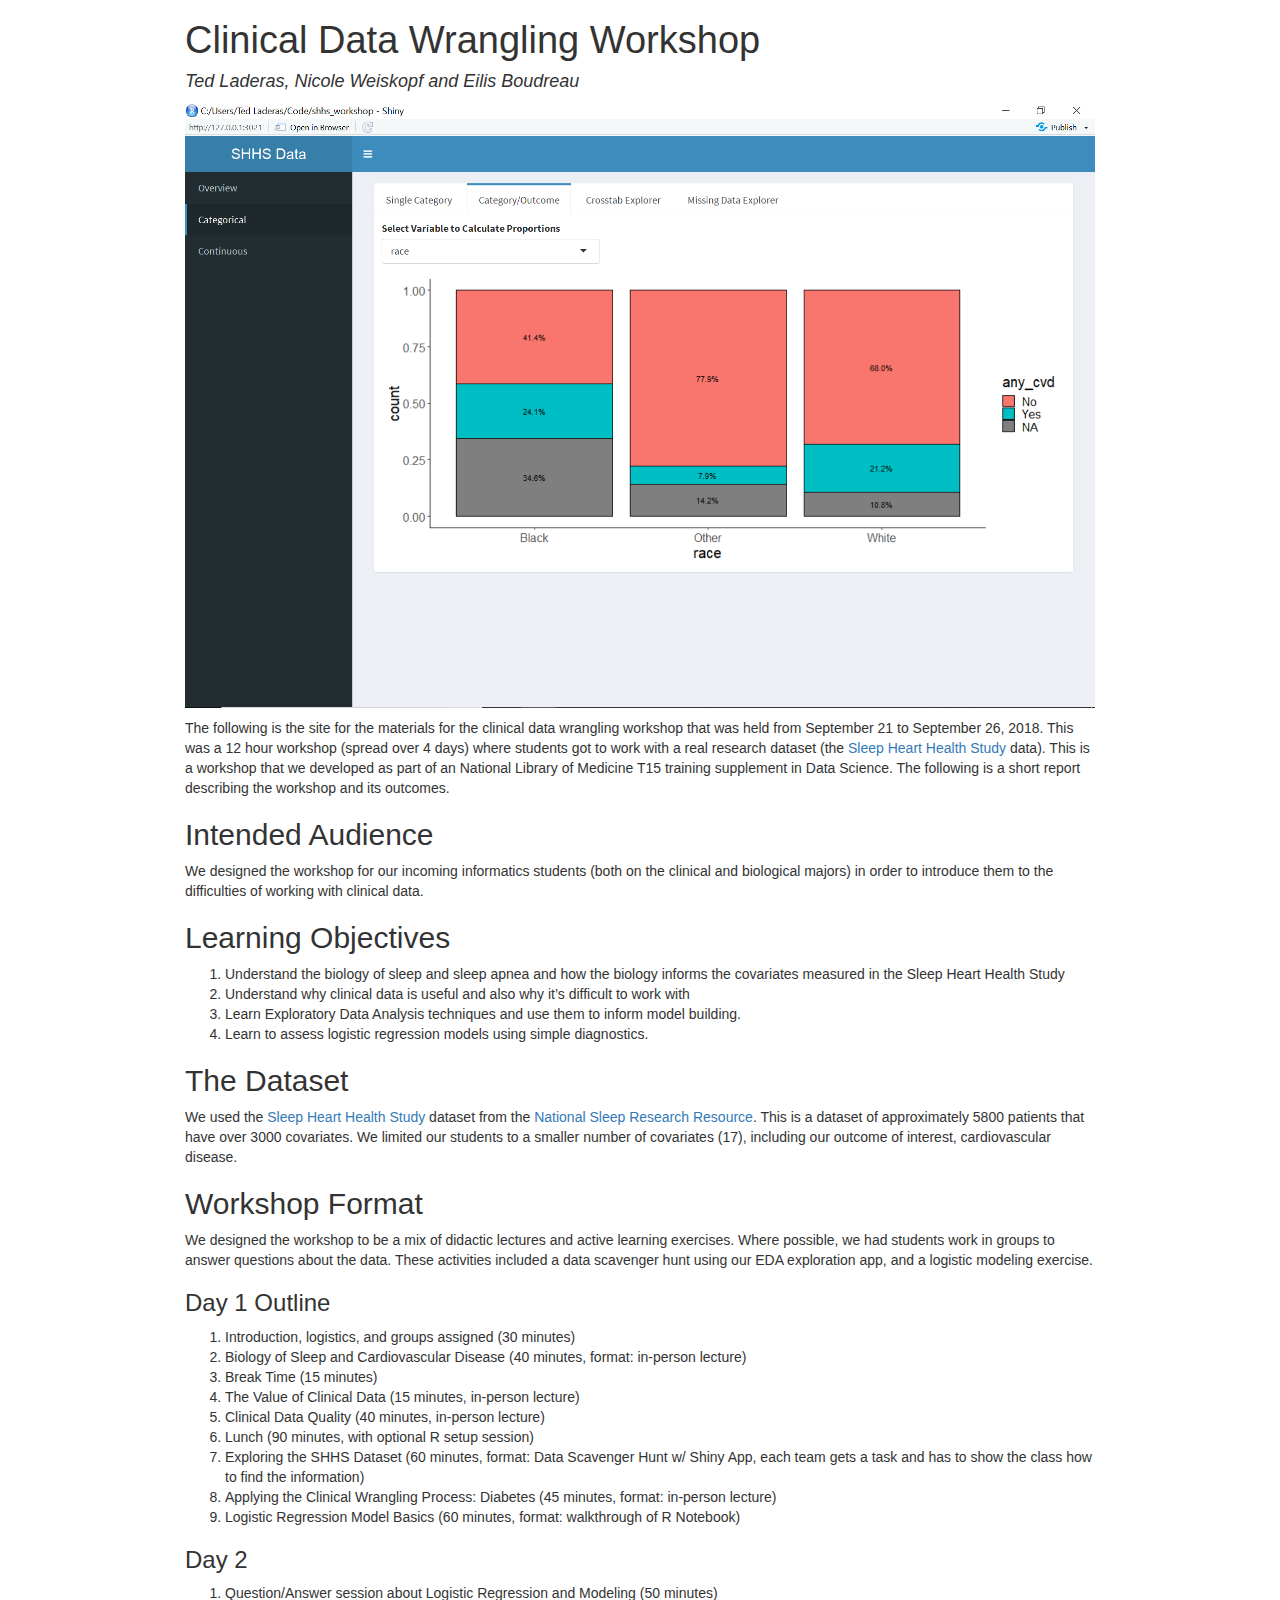
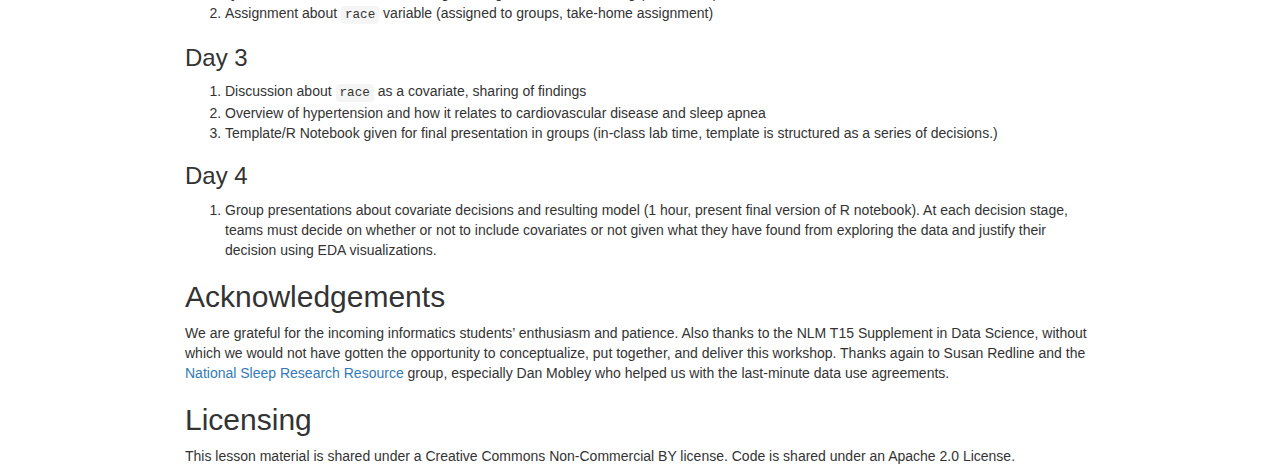
==== docs/index.html @ 7036409e "adding docs folder" ====
<!DOCTYPE html>

<html xmlns="http://www.w3.org/1999/xhtml">

<head>

<meta charset="utf-8" />
<meta http-equiv="Content-Type" content="text/html; charset=utf-8" />
<meta name="generator" content="pandoc" />


<meta name="author" content="Ted Laderas, Nicole Weiskopf and Eilis Boudreau" />


<title>Clinical Data Wrangling Workshop</title>

<script>/*! jQuery v1.11.3 | (c) 2005, 2015 jQuery Foundation, Inc. | jquery.org/license */
!function(a,b){"object"==typeof module&&"object"==typeof module.exports?module.exports=a.document?b(a,!0):function(a){if(!a.document)throw new Error("jQuery requires a window with a document");return b(a)}:b(a)}("undefined"!=typeof window?window:this,function(a,b){var c=[],d=c.slice,e=c.concat,f=c.push,g=c.indexOf,h={},i=h.toString,j=h.hasOwnProperty,k={},l="1.11.3",m=function(a,b){return new m.fn.init(a,b)},n=/^[\s\uFEFF\xA0]+|[\s\uFEFF\xA0]+$/g,o=/^-ms-/,p=/-([\da-z])/gi,q=function(a,b){return b.toUpperCase()};m.fn=m.prototype={jquery:l,constructor:m,selector:"",length:0,toArray:function(){return d.call(this)},get:function(a){return null!=a?0>a?this[a+this.length]:this[a]:d.call(this)},pushStack:function(a){var b=m.merge(this.constructor(),a);return b.prevObject=this,b.context=this.context,b},each:function(a,b){return m.each(this,a,b)},map:function(a){return this.pushStack(m.map(this,function(b,c){return a.call(b,c,b)}))},slice:function(){return this.pushStack(d.apply(this,arguments))},first:function(){return this.eq(0)},last:function(){return this.eq(-1)},eq:function(a){var b=this.length,c=+a+(0>a?b:0);return this.pushStack(c>=0&&b>c?[this[c]]:[])},end:function(){return this.prevObject||this.constructor(null)},push:f,sort:c.sort,splice:c.splice},m.extend=m.fn.extend=function(){var a,b,c,d,e,f,g=arguments[0]||{},h=1,i=arguments.length,j=!1;for("boolean"==typeof g&&(j=g,g=arguments[h]||{},h++),"object"==typeof g||m.isFunction(g)||(g={}),h===i&&(g=this,h--);i>h;h++)if(null!=(e=arguments[h]))for(d in e)a=g[d],c=e[d],g!==c&&(j&&c&&(m.isPlainObject(c)||(b=m.isArray(c)))?(b?(b=!1,f=a&&m.isArray(a)?a:[]):f=a&&m.isPlainObject(a)?a:{},g[d]=m.extend(j,f,c)):void 0!==c&&(g[d]=c));return g},m.extend({expando:"jQuery"+(l+Math.random()).replace(/\D/g,""),isReady:!0,error:function(a){throw new Error(a)},noop:function(){},isFunction:function(a){return"function"===m.type(a)},isArray:Array.isArray||function(a){return"array"===m.type(a)},isWindow:function(a){return null!=a&&a==a.window},isNumeric:function(a){return!m.isArray(a)&&a-parseFloat(a)+1>=0},isEmptyObject:function(a){var b;for(b in a)return!1;return!0},isPlainObject:function(a){var b;if(!a||"object"!==m.type(a)||a.nodeType||m.isWindow(a))return!1;try{if(a.constructor&&!j.call(a,"constructor")&&!j.call(a.constructor.prototype,"isPrototypeOf"))return!1}catch(c){return!1}if(k.ownLast)for(b in a)return j.call(a,b);for(b in a);return void 0===b||j.call(a,b)},type:function(a){return null==a?a+"":"object"==typeof a||"function"==typeof a?h[i.call(a)]||"object":typeof a},globalEval:function(b){b&&m.trim(b)&&(a.execScript||function(b){a.eval.call(a,b)})(b)},camelCase:function(a){return a.replace(o,"ms-").replace(p,q)},nodeName:function(a,b){return a.nodeName&&a.nodeName.toLowerCase()===b.toLowerCase()},each:function(a,b,c){var d,e=0,f=a.length,g=r(a);if(c){if(g){for(;f>e;e++)if(d=b.apply(a[e],c),d===!1)break}else for(e in a)if(d=b.apply(a[e],c),d===!1)break}else if(g){for(;f>e;e++)if(d=b.call(a[e],e,a[e]),d===!1)break}else for(e in a)if(d=b.call(a[e],e,a[e]),d===!1)break;return a},trim:function(a){return null==a?"":(a+"").replace(n,"")},makeArray:function(a,b){var c=b||[];return null!=a&&(r(Object(a))?m.merge(c,"string"==typeof a?[a]:a):f.call(c,a)),c},inArray:function(a,b,c){var d;if(b){if(g)return g.call(b,a,c);for(d=b.length,c=c?0>c?Math.max(0,d+c):c:0;d>c;c++)if(c in b&&b[c]===a)return c}return-1},merge:function(a,b){var c=+b.length,d=0,e=a.length;while(c>d)a[e++]=b[d++];if(c!==c)while(void 0!==b[d])a[e++]=b[d++];return a.length=e,a},grep:function(a,b,c){for(var d,e=[],f=0,g=a.length,h=!c;g>f;f++)d=!b(a[f],f),d!==h&&e.push(a[f]);return e},map:function(a,b,c){var d,f=0,g=a.length,h=r(a),i=[];if(h)for(;g>f;f++)d=b(a[f],f,c),null!=d&&i.push(d);else for(f in a)d=b(a[f],f,c),null!=d&&i.push(d);return e.apply([],i)},guid:1,proxy:function(a,b){var c,e,f;return"string"==typeof b&&(f=a[b],b=a,a=f),m.isFunction(a)?(c=d.call(arguments,2),e=function(){return a.apply(b||this,c.concat(d.call(arguments)))},e.guid=a.guid=a.guid||m.guid++,e):void 0},now:function(){return+new Date},support:k}),m.each("Boolean Number String Function Array Date RegExp Object Error".split(" "),function(a,b){h["[object "+b+"]"]=b.toLowerCase()});function r(a){var b="length"in a&&a.length,c=m.type(a);return"function"===c||m.isWindow(a)?!1:1===a.nodeType&&b?!0:"array"===c||0===b||"number"==typeof b&&b>0&&b-1 in a}var s=function(a){var b,c,d,e,f,g,h,i,j,k,l,m,n,o,p,q,r,s,t,u="sizzle"+1*new Date,v=a.document,w=0,x=0,y=ha(),z=ha(),A=ha(),B=function(a,b){return a===b&&(l=!0),0},C=1<<31,D={}.hasOwnProperty,E=[],F=E.pop,G=E.push,H=E.push,I=E.slice,J=function(a,b){for(var c=0,d=a.length;d>c;c++)if(a[c]===b)return c;return-1},K="checked|selected|async|autofocus|autoplay|controls|defer|disabled|hidden|ismap|loop|multiple|open|readonly|required|scoped",L="[\\x20\\t\\r\\n\\f]",M="(?:\\\\.|[\\w-]|[^\\x00-\\xa0])+",N=M.replace("w","w#"),O="\\["+L+"*("+M+")(?:"+L+"*([*^$|!~]?=)"+L+"*(?:'((?:\\\\.|[^\\\\'])*)'|\"((?:\\\\.|[^\\\\\"])*)\"|("+N+"))|)"+L+"*\\]",P=":("+M+")(?:\\((('((?:\\\\.|[^\\\\'])*)'|\"((?:\\\\.|[^\\\\\"])*)\")|((?:\\\\.|[^\\\\()[\\]]|"+O+")*)|.*)\\)|)",Q=new RegExp(L+"+","g"),R=new RegExp("^"+L+"+|((?:^|[^\\\\])(?:\\\\.)*)"+L+"+$","g"),S=new RegExp("^"+L+"*,"+L+"*"),T=new RegExp("^"+L+"*([>+~]|"+L+")"+L+"*"),U=new RegExp("="+L+"*([^\\]'\"]*?)"+L+"*\\]","g"),V=new RegExp(P),W=new RegExp("^"+N+"$"),X={ID:new RegExp("^#("+M+")"),CLASS:new RegExp("^\\.("+M+")"),TAG:new RegExp("^("+M.replace("w","w*")+")"),ATTR:new RegExp("^"+O),PSEUDO:new RegExp("^"+P),CHILD:new RegExp("^:(only|first|last|nth|nth-last)-(child|of-type)(?:\\("+L+"*(even|odd|(([+-]|)(\\d*)n|)"+L+"*(?:([+-]|)"+L+"*(\\d+)|))"+L+"*\\)|)","i"),bool:new RegExp("^(?:"+K+")$","i"),needsContext:new RegExp("^"+L+"*[>+~]|:(even|odd|eq|gt|lt|nth|first|last)(?:\\("+L+"*((?:-\\d)?\\d*)"+L+"*\\)|)(?=[^-]|$)","i")},Y=/^(?:input|select|textarea|button)$/i,Z=/^h\d$/i,$=/^[^{]+\{\s*\[native \w/,_=/^(?:#([\w-]+)|(\w+)|\.([\w-]+))$/,aa=/[+~]/,ba=/'|\\/g,ca=new RegExp("\\\\([\\da-f]{1,6}"+L+"?|("+L+")|.)","ig"),da=function(a,b,c){var d="0x"+b-65536;return d!==d||c?b:0>d?String.fromCharCode(d+65536):String.fromCharCode(d>>10|55296,1023&d|56320)},ea=function(){m()};try{H.apply(E=I.call(v.childNodes),v.childNodes),E[v.childNodes.length].nodeType}catch(fa){H={apply:E.length?function(a,b){G.apply(a,I.call(b))}:function(a,b){var c=a.length,d=0;while(a[c++]=b[d++]);a.length=c-1}}}function ga(a,b,d,e){var f,h,j,k,l,o,r,s,w,x;if((b?b.ownerDocument||b:v)!==n&&m(b),b=b||n,d=d||[],k=b.nodeType,"string"!=typeof a||!a||1!==k&&9!==k&&11!==k)return d;if(!e&&p){if(11!==k&&(f=_.exec(a)))if(j=f[1]){if(9===k){if(h=b.getElementById(j),!h||!h.parentNode)return d;if(h.id===j)return d.push(h),d}else if(b.ownerDocument&&(h=b.ownerDocument.getElementById(j))&&t(b,h)&&h.id===j)return d.push(h),d}else{if(f[2])return H.apply(d,b.getElementsByTagName(a)),d;if((j=f[3])&&c.getElementsByClassName)return H.apply(d,b.getElementsByClassName(j)),d}if(c.qsa&&(!q||!q.test(a))){if(s=r=u,w=b,x=1!==k&&a,1===k&&"object"!==b.nodeName.toLowerCase()){o=g(a),(r=b.getAttribute("id"))?s=r.replace(ba,"\\$&"):b.setAttribute("id",s),s="[id='"+s+"'] ",l=o.length;while(l--)o[l]=s+ra(o[l]);w=aa.test(a)&&pa(b.parentNode)||b,x=o.join(",")}if(x)try{return H.apply(d,w.querySelectorAll(x)),d}catch(y){}finally{r||b.removeAttribute("id")}}}return i(a.replace(R,"$1"),b,d,e)}function ha(){var a=[];function b(c,e){return a.push(c+" ")>d.cacheLength&&delete b[a.shift()],b[c+" "]=e}return b}function ia(a){return a[u]=!0,a}function ja(a){var b=n.createElement("div");try{return!!a(b)}catch(c){return!1}finally{b.parentNode&&b.parentNode.removeChild(b),b=null}}function ka(a,b){var c=a.split("|"),e=a.length;while(e--)d.attrHandle[c[e]]=b}function la(a,b){var c=b&&a,d=c&&1===a.nodeType&&1===b.nodeType&&(~b.sourceIndex||C)-(~a.sourceIndex||C);if(d)return d;if(c)while(c=c.nextSibling)if(c===b)return-1;return a?1:-1}function ma(a){return function(b){var c=b.nodeName.toLowerCase();return"input"===c&&b.type===a}}function na(a){return function(b){var c=b.nodeName.toLowerCase();return("input"===c||"button"===c)&&b.type===a}}function oa(a){return ia(function(b){return b=+b,ia(function(c,d){var e,f=a([],c.length,b),g=f.length;while(g--)c[e=f[g]]&&(c[e]=!(d[e]=c[e]))})})}function pa(a){return a&&"undefined"!=typeof a.getElementsByTagName&&a}c=ga.support={},f=ga.isXML=function(a){var b=a&&(a.ownerDocument||a).documentElement;return b?"HTML"!==b.nodeName:!1},m=ga.setDocument=function(a){var b,e,g=a?a.ownerDocument||a:v;return g!==n&&9===g.nodeType&&g.documentElement?(n=g,o=g.documentElement,e=g.defaultView,e&&e!==e.top&&(e.addEventListener?e.addEventListener("unload",ea,!1):e.attachEvent&&e.attachEvent("onunload",ea)),p=!f(g),c.attributes=ja(function(a){return a.className="i",!a.getAttribute("className")}),c.getElementsByTagName=ja(function(a){return a.appendChild(g.createComment("")),!a.getElementsByTagName("*").length}),c.getElementsByClassName=$.test(g.getElementsByClassName),c.getById=ja(function(a){return o.appendChild(a).id=u,!g.getElementsByName||!g.getElementsByName(u).length}),c.getById?(d.find.ID=function(a,b){if("undefined"!=typeof b.getElementById&&p){var c=b.getElementById(a);return c&&c.parentNode?[c]:[]}},d.filter.ID=function(a){var b=a.replace(ca,da);return function(a){return a.getAttribute("id")===b}}):(delete d.find.ID,d.filter.ID=function(a){var b=a.replace(ca,da);return function(a){var c="undefined"!=typeof a.getAttributeNode&&a.getAttributeNode("id");return c&&c.value===b}}),d.find.TAG=c.getElementsByTagName?function(a,b){return"undefined"!=typeof b.getElementsByTagName?b.getElementsByTagName(a):c.qsa?b.querySelectorAll(a):void 0}:function(a,b){var c,d=[],e=0,f=b.getElementsByTagName(a);if("*"===a){while(c=f[e++])1===c.nodeType&&d.push(c);return d}return f},d.find.CLASS=c.getElementsByClassName&&function(a,b){return p?b.getElementsByClassName(a):void 0},r=[],q=[],(c.qsa=$.test(g.querySelectorAll))&&(ja(function(a){o.appendChild(a).innerHTML="<a id='"+u+"'></a><select id='"+u+"-\f]' msallowcapture=''><option selected=''></option></select>",a.querySelectorAll("[msallowcapture^='']").length&&q.push("[*^$]="+L+"*(?:''|\"\")"),a.querySelectorAll("[selected]").length||q.push("\\["+L+"*(?:value|"+K+")"),a.querySelectorAll("[id~="+u+"-]").length||q.push("~="),a.querySelectorAll(":checked").length||q.push(":checked"),a.querySelectorAll("a#"+u+"+*").length||q.push(".#.+[+~]")}),ja(function(a){var b=g.createElement("input");b.setAttribute("type","hidden"),a.appendChild(b).setAttribute("name","D"),a.querySelectorAll("[name=d]").length&&q.push("name"+L+"*[*^$|!~]?="),a.querySelectorAll(":enabled").length||q.push(":enabled",":disabled"),a.querySelectorAll("*,:x"),q.push(",.*:")})),(c.matchesSelector=$.test(s=o.matches||o.webkitMatchesSelector||o.mozMatchesSelector||o.oMatchesSelector||o.msMatchesSelector))&&ja(function(a){c.disconnectedMatch=s.call(a,"div"),s.call(a,"[s!='']:x"),r.push("!=",P)}),q=q.length&&new RegExp(q.join("|")),r=r.length&&new RegExp(r.join("|")),b=$.test(o.compareDocumentPosition),t=b||$.test(o.contains)?function(a,b){var c=9===a.nodeType?a.documentElement:a,d=b&&b.parentNode;return a===d||!(!d||1!==d.nodeType||!(c.contains?c.contains(d):a.compareDocumentPosition&&16&a.compareDocumentPosition(d)))}:function(a,b){if(b)while(b=b.parentNode)if(b===a)return!0;return!1},B=b?function(a,b){if(a===b)return l=!0,0;var d=!a.compareDocumentPosition-!b.compareDocumentPosition;return d?d:(d=(a.ownerDocument||a)===(b.ownerDocument||b)?a.compareDocumentPosition(b):1,1&d||!c.sortDetached&&b.compareDocumentPosition(a)===d?a===g||a.ownerDocument===v&&t(v,a)?-1:b===g||b.ownerDocument===v&&t(v,b)?1:k?J(k,a)-J(k,b):0:4&d?-1:1)}:function(a,b){if(a===b)return l=!0,0;var c,d=0,e=a.parentNode,f=b.parentNode,h=[a],i=[b];if(!e||!f)return a===g?-1:b===g?1:e?-1:f?1:k?J(k,a)-J(k,b):0;if(e===f)return la(a,b);c=a;while(c=c.parentNode)h.unshift(c);c=b;while(c=c.parentNode)i.unshift(c);while(h[d]===i[d])d++;return d?la(h[d],i[d]):h[d]===v?-1:i[d]===v?1:0},g):n},ga.matches=function(a,b){return ga(a,null,null,b)},ga.matchesSelector=function(a,b){if((a.ownerDocument||a)!==n&&m(a),b=b.replace(U,"='$1']"),!(!c.matchesSelector||!p||r&&r.test(b)||q&&q.test(b)))try{var d=s.call(a,b);if(d||c.disconnectedMatch||a.document&&11!==a.document.nodeType)return d}catch(e){}return ga(b,n,null,[a]).length>0},ga.contains=function(a,b){return(a.ownerDocument||a)!==n&&m(a),t(a,b)},ga.attr=function(a,b){(a.ownerDocument||a)!==n&&m(a);var e=d.attrHandle[b.toLowerCase()],f=e&&D.call(d.attrHandle,b.toLowerCase())?e(a,b,!p):void 0;return void 0!==f?f:c.attributes||!p?a.getAttribute(b):(f=a.getAttributeNode(b))&&f.specified?f.value:null},ga.error=function(a){throw new Error("Syntax error, unrecognized expression: "+a)},ga.uniqueSort=function(a){var b,d=[],e=0,f=0;if(l=!c.detectDuplicates,k=!c.sortStable&&a.slice(0),a.sort(B),l){while(b=a[f++])b===a[f]&&(e=d.push(f));while(e--)a.splice(d[e],1)}return k=null,a},e=ga.getText=function(a){var b,c="",d=0,f=a.nodeType;if(f){if(1===f||9===f||11===f){if("string"==typeof a.textContent)return a.textContent;for(a=a.firstChild;a;a=a.nextSibling)c+=e(a)}else if(3===f||4===f)return a.nodeValue}else while(b=a[d++])c+=e(b);return c},d=ga.selectors={cacheLength:50,createPseudo:ia,match:X,attrHandle:{},find:{},relative:{">":{dir:"parentNode",first:!0}," ":{dir:"parentNode"},"+":{dir:"previousSibling",first:!0},"~":{dir:"previousSibling"}},preFilter:{ATTR:function(a){return a[1]=a[1].replace(ca,da),a[3]=(a[3]||a[4]||a[5]||"").replace(ca,da),"~="===a[2]&&(a[3]=" "+a[3]+" "),a.slice(0,4)},CHILD:function(a){return a[1]=a[1].toLowerCase(),"nth"===a[1].slice(0,3)?(a[3]||ga.error(a[0]),a[4]=+(a[4]?a[5]+(a[6]||1):2*("even"===a[3]||"odd"===a[3])),a[5]=+(a[7]+a[8]||"odd"===a[3])):a[3]&&ga.error(a[0]),a},PSEUDO:function(a){var b,c=!a[6]&&a[2];return X.CHILD.test(a[0])?null:(a[3]?a[2]=a[4]||a[5]||"":c&&V.test(c)&&(b=g(c,!0))&&(b=c.indexOf(")",c.length-b)-c.length)&&(a[0]=a[0].slice(0,b),a[2]=c.slice(0,b)),a.slice(0,3))}},filter:{TAG:function(a){var b=a.replace(ca,da).toLowerCase();return"*"===a?function(){return!0}:function(a){return a.nodeName&&a.nodeName.toLowerCase()===b}},CLASS:function(a){var b=y[a+" "];return b||(b=new RegExp("(^|"+L+")"+a+"("+L+"|$)"))&&y(a,function(a){return b.test("string"==typeof a.className&&a.className||"undefined"!=typeof a.getAttribute&&a.getAttribute("class")||"")})},ATTR:function(a,b,c){return function(d){var e=ga.attr(d,a);return null==e?"!="===b:b?(e+="","="===b?e===c:"!="===b?e!==c:"^="===b?c&&0===e.indexOf(c):"*="===b?c&&e.indexOf(c)>-1:"$="===b?c&&e.slice(-c.length)===c:"~="===b?(" "+e.replace(Q," ")+" ").indexOf(c)>-1:"|="===b?e===c||e.slice(0,c.length+1)===c+"-":!1):!0}},CHILD:function(a,b,c,d,e){var f="nth"!==a.slice(0,3),g="last"!==a.slice(-4),h="of-type"===b;return 1===d&&0===e?function(a){return!!a.parentNode}:function(b,c,i){var j,k,l,m,n,o,p=f!==g?"nextSibling":"previousSibling",q=b.parentNode,r=h&&b.nodeName.toLowerCase(),s=!i&&!h;if(q){if(f){while(p){l=b;while(l=l[p])if(h?l.nodeName.toLowerCase()===r:1===l.nodeType)return!1;o=p="only"===a&&!o&&"nextSibling"}return!0}if(o=[g?q.firstChild:q.lastChild],g&&s){k=q[u]||(q[u]={}),j=k[a]||[],n=j[0]===w&&j[1],m=j[0]===w&&j[2],l=n&&q.childNodes[n];while(l=++n&&l&&l[p]||(m=n=0)||o.pop())if(1===l.nodeType&&++m&&l===b){k[a]=[w,n,m];break}}else if(s&&(j=(b[u]||(b[u]={}))[a])&&j[0]===w)m=j[1];else while(l=++n&&l&&l[p]||(m=n=0)||o.pop())if((h?l.nodeName.toLowerCase()===r:1===l.nodeType)&&++m&&(s&&((l[u]||(l[u]={}))[a]=[w,m]),l===b))break;return m-=e,m===d||m%d===0&&m/d>=0}}},PSEUDO:function(a,b){var c,e=d.pseudos[a]||d.setFilters[a.toLowerCase()]||ga.error("unsupported pseudo: "+a);return e[u]?e(b):e.length>1?(c=[a,a,"",b],d.setFilters.hasOwnProperty(a.toLowerCase())?ia(function(a,c){var d,f=e(a,b),g=f.length;while(g--)d=J(a,f[g]),a[d]=!(c[d]=f[g])}):function(a){return e(a,0,c)}):e}},pseudos:{not:ia(function(a){var b=[],c=[],d=h(a.replace(R,"$1"));return d[u]?ia(function(a,b,c,e){var f,g=d(a,null,e,[]),h=a.length;while(h--)(f=g[h])&&(a[h]=!(b[h]=f))}):function(a,e,f){return b[0]=a,d(b,null,f,c),b[0]=null,!c.pop()}}),has:ia(function(a){return function(b){return ga(a,b).length>0}}),contains:ia(function(a){return a=a.replace(ca,da),function(b){return(b.textContent||b.innerText||e(b)).indexOf(a)>-1}}),lang:ia(function(a){return W.test(a||"")||ga.error("unsupported lang: "+a),a=a.replace(ca,da).toLowerCase(),function(b){var c;do if(c=p?b.lang:b.getAttribute("xml:lang")||b.getAttribute("lang"))return c=c.toLowerCase(),c===a||0===c.indexOf(a+"-");while((b=b.parentNode)&&1===b.nodeType);return!1}}),target:function(b){var c=a.location&&a.location.hash;return c&&c.slice(1)===b.id},root:function(a){return a===o},focus:function(a){return a===n.activeElement&&(!n.hasFocus||n.hasFocus())&&!!(a.type||a.href||~a.tabIndex)},enabled:function(a){return a.disabled===!1},disabled:function(a){return a.disabled===!0},checked:function(a){var b=a.nodeName.toLowerCase();return"input"===b&&!!a.checked||"option"===b&&!!a.selected},selected:function(a){return a.parentNode&&a.parentNode.selectedIndex,a.selected===!0},empty:function(a){for(a=a.firstChild;a;a=a.nextSibling)if(a.nodeType<6)return!1;return!0},parent:function(a){return!d.pseudos.empty(a)},header:function(a){return Z.test(a.nodeName)},input:function(a){return Y.test(a.nodeName)},button:function(a){var b=a.nodeName.toLowerCase();return"input"===b&&"button"===a.type||"button"===b},text:function(a){var b;return"input"===a.nodeName.toLowerCase()&&"text"===a.type&&(null==(b=a.getAttribute("type"))||"text"===b.toLowerCase())},first:oa(function(){return[0]}),last:oa(function(a,b){return[b-1]}),eq:oa(function(a,b,c){return[0>c?c+b:c]}),even:oa(function(a,b){for(var c=0;b>c;c+=2)a.push(c);return a}),odd:oa(function(a,b){for(var c=1;b>c;c+=2)a.push(c);return a}),lt:oa(function(a,b,c){for(var d=0>c?c+b:c;--d>=0;)a.push(d);return a}),gt:oa(function(a,b,c){for(var d=0>c?c+b:c;++d<b;)a.push(d);return a})}},d.pseudos.nth=d.pseudos.eq;for(b in{radio:!0,checkbox:!0,file:!0,password:!0,image:!0})d.pseudos[b]=ma(b);for(b in{submit:!0,reset:!0})d.pseudos[b]=na(b);function qa(){}qa.prototype=d.filters=d.pseudos,d.setFilters=new qa,g=ga.tokenize=function(a,b){var c,e,f,g,h,i,j,k=z[a+" "];if(k)return b?0:k.slice(0);h=a,i=[],j=d.preFilter;while(h){(!c||(e=S.exec(h)))&&(e&&(h=h.slice(e[0].length)||h),i.push(f=[])),c=!1,(e=T.exec(h))&&(c=e.shift(),f.push({value:c,type:e[0].replace(R," ")}),h=h.slice(c.length));for(g in d.filter)!(e=X[g].exec(h))||j[g]&&!(e=j[g](e))||(c=e.shift(),f.push({value:c,type:g,matches:e}),h=h.slice(c.length));if(!c)break}return b?h.length:h?ga.error(a):z(a,i).slice(0)};function ra(a){for(var b=0,c=a.length,d="";c>b;b++)d+=a[b].value;return d}function sa(a,b,c){var d=b.dir,e=c&&"parentNode"===d,f=x++;return b.first?function(b,c,f){while(b=b[d])if(1===b.nodeType||e)return a(b,c,f)}:function(b,c,g){var h,i,j=[w,f];if(g){while(b=b[d])if((1===b.nodeType||e)&&a(b,c,g))return!0}else while(b=b[d])if(1===b.nodeType||e){if(i=b[u]||(b[u]={}),(h=i[d])&&h[0]===w&&h[1]===f)return j[2]=h[2];if(i[d]=j,j[2]=a(b,c,g))return!0}}}function ta(a){return a.length>1?function(b,c,d){var e=a.length;while(e--)if(!a[e](b,c,d))return!1;return!0}:a[0]}function ua(a,b,c){for(var d=0,e=b.length;e>d;d++)ga(a,b[d],c);return c}function va(a,b,c,d,e){for(var f,g=[],h=0,i=a.length,j=null!=b;i>h;h++)(f=a[h])&&(!c||c(f,d,e))&&(g.push(f),j&&b.push(h));return g}function wa(a,b,c,d,e,f){return d&&!d[u]&&(d=wa(d)),e&&!e[u]&&(e=wa(e,f)),ia(function(f,g,h,i){var j,k,l,m=[],n=[],o=g.length,p=f||ua(b||"*",h.nodeType?[h]:h,[]),q=!a||!f&&b?p:va(p,m,a,h,i),r=c?e||(f?a:o||d)?[]:g:q;if(c&&c(q,r,h,i),d){j=va(r,n),d(j,[],h,i),k=j.length;while(k--)(l=j[k])&&(r[n[k]]=!(q[n[k]]=l))}if(f){if(e||a){if(e){j=[],k=r.length;while(k--)(l=r[k])&&j.push(q[k]=l);e(null,r=[],j,i)}k=r.length;while(k--)(l=r[k])&&(j=e?J(f,l):m[k])>-1&&(f[j]=!(g[j]=l))}}else r=va(r===g?r.splice(o,r.length):r),e?e(null,g,r,i):H.apply(g,r)})}function xa(a){for(var b,c,e,f=a.length,g=d.relative[a[0].type],h=g||d.relative[" "],i=g?1:0,k=sa(function(a){return a===b},h,!0),l=sa(function(a){return J(b,a)>-1},h,!0),m=[function(a,c,d){var e=!g&&(d||c!==j)||((b=c).nodeType?k(a,c,d):l(a,c,d));return b=null,e}];f>i;i++)if(c=d.relative[a[i].type])m=[sa(ta(m),c)];else{if(c=d.filter[a[i].type].apply(null,a[i].matches),c[u]){for(e=++i;f>e;e++)if(d.relative[a[e].type])break;return wa(i>1&&ta(m),i>1&&ra(a.slice(0,i-1).concat({value:" "===a[i-2].type?"*":""})).replace(R,"$1"),c,e>i&&xa(a.slice(i,e)),f>e&&xa(a=a.slice(e)),f>e&&ra(a))}m.push(c)}return ta(m)}function ya(a,b){var c=b.length>0,e=a.length>0,f=function(f,g,h,i,k){var l,m,o,p=0,q="0",r=f&&[],s=[],t=j,u=f||e&&d.find.TAG("*",k),v=w+=null==t?1:Math.random()||.1,x=u.length;for(k&&(j=g!==n&&g);q!==x&&null!=(l=u[q]);q++){if(e&&l){m=0;while(o=a[m++])if(o(l,g,h)){i.push(l);break}k&&(w=v)}c&&((l=!o&&l)&&p--,f&&r.push(l))}if(p+=q,c&&q!==p){m=0;while(o=b[m++])o(r,s,g,h);if(f){if(p>0)while(q--)r[q]||s[q]||(s[q]=F.call(i));s=va(s)}H.apply(i,s),k&&!f&&s.length>0&&p+b.length>1&&ga.uniqueSort(i)}return k&&(w=v,j=t),r};return c?ia(f):f}return h=ga.compile=function(a,b){var c,d=[],e=[],f=A[a+" "];if(!f){b||(b=g(a)),c=b.length;while(c--)f=xa(b[c]),f[u]?d.push(f):e.push(f);f=A(a,ya(e,d)),f.selector=a}return f},i=ga.select=function(a,b,e,f){var i,j,k,l,m,n="function"==typeof a&&a,o=!f&&g(a=n.selector||a);if(e=e||[],1===o.length){if(j=o[0]=o[0].slice(0),j.length>2&&"ID"===(k=j[0]).type&&c.getById&&9===b.nodeType&&p&&d.relative[j[1].type]){if(b=(d.find.ID(k.matches[0].replace(ca,da),b)||[])[0],!b)return e;n&&(b=b.parentNode),a=a.slice(j.shift().value.length)}i=X.needsContext.test(a)?0:j.length;while(i--){if(k=j[i],d.relative[l=k.type])break;if((m=d.find[l])&&(f=m(k.matches[0].replace(ca,da),aa.test(j[0].type)&&pa(b.parentNode)||b))){if(j.splice(i,1),a=f.length&&ra(j),!a)return H.apply(e,f),e;break}}}return(n||h(a,o))(f,b,!p,e,aa.test(a)&&pa(b.parentNode)||b),e},c.sortStable=u.split("").sort(B).join("")===u,c.detectDuplicates=!!l,m(),c.sortDetached=ja(function(a){return 1&a.compareDocumentPosition(n.createElement("div"))}),ja(function(a){return a.innerHTML="<a href='#'></a>","#"===a.firstChild.getAttribute("href")})||ka("type|href|height|width",function(a,b,c){return c?void 0:a.getAttribute(b,"type"===b.toLowerCase()?1:2)}),c.attributes&&ja(function(a){return a.innerHTML="<input/>",a.firstChild.setAttribute("value",""),""===a.firstChild.getAttribute("value")})||ka("value",function(a,b,c){return c||"input"!==a.nodeName.toLowerCase()?void 0:a.defaultValue}),ja(function(a){return null==a.getAttribute("disabled")})||ka(K,function(a,b,c){var d;return c?void 0:a[b]===!0?b.toLowerCase():(d=a.getAttributeNode(b))&&d.specified?d.value:null}),ga}(a);m.find=s,m.expr=s.selectors,m.expr[":"]=m.expr.pseudos,m.unique=s.uniqueSort,m.text=s.getText,m.isXMLDoc=s.isXML,m.contains=s.contains;var t=m.expr.match.needsContext,u=/^<(\w+)\s*\/?>(?:<\/\1>|)$/,v=/^.[^:#\[\.,]*$/;function w(a,b,c){if(m.isFunction(b))return m.grep(a,function(a,d){return!!b.call(a,d,a)!==c});if(b.nodeType)return m.grep(a,function(a){return a===b!==c});if("string"==typeof b){if(v.test(b))return m.filter(b,a,c);b=m.filter(b,a)}return m.grep(a,function(a){return m.inArray(a,b)>=0!==c})}m.filter=function(a,b,c){var d=b[0];return c&&(a=":not("+a+")"),1===b.length&&1===d.nodeType?m.find.matchesSelector(d,a)?[d]:[]:m.find.matches(a,m.grep(b,function(a){return 1===a.nodeType}))},m.fn.extend({find:function(a){var b,c=[],d=this,e=d.length;if("string"!=typeof a)return this.pushStack(m(a).filter(function(){for(b=0;e>b;b++)if(m.contains(d[b],this))return!0}));for(b=0;e>b;b++)m.find(a,d[b],c);return c=this.pushStack(e>1?m.unique(c):c),c.selector=this.selector?this.selector+" "+a:a,c},filter:function(a){return this.pushStack(w(this,a||[],!1))},not:function(a){return this.pushStack(w(this,a||[],!0))},is:function(a){return!!w(this,"string"==typeof a&&t.test(a)?m(a):a||[],!1).length}});var x,y=a.document,z=/^(?:\s*(<[\w\W]+>)[^>]*|#([\w-]*))$/,A=m.fn.init=function(a,b){var c,d;if(!a)return this;if("string"==typeof a){if(c="<"===a.charAt(0)&&">"===a.charAt(a.length-1)&&a.length>=3?[null,a,null]:z.exec(a),!c||!c[1]&&b)return!b||b.jquery?(b||x).find(a):this.constructor(b).find(a);if(c[1]){if(b=b instanceof m?b[0]:b,m.merge(this,m.parseHTML(c[1],b&&b.nodeType?b.ownerDocument||b:y,!0)),u.test(c[1])&&m.isPlainObject(b))for(c in b)m.isFunction(this[c])?this[c](b[c]):this.attr(c,b[c]);return this}if(d=y.getElementById(c[2]),d&&d.parentNode){if(d.id!==c[2])return x.find(a);this.length=1,this[0]=d}return this.context=y,this.selector=a,this}return a.nodeType?(this.context=this[0]=a,this.length=1,this):m.isFunction(a)?"undefined"!=typeof x.ready?x.ready(a):a(m):(void 0!==a.selector&&(this.selector=a.selector,this.context=a.context),m.makeArray(a,this))};A.prototype=m.fn,x=m(y);var B=/^(?:parents|prev(?:Until|All))/,C={children:!0,contents:!0,next:!0,prev:!0};m.extend({dir:function(a,b,c){var d=[],e=a[b];while(e&&9!==e.nodeType&&(void 0===c||1!==e.nodeType||!m(e).is(c)))1===e.nodeType&&d.push(e),e=e[b];return d},sibling:function(a,b){for(var c=[];a;a=a.nextSibling)1===a.nodeType&&a!==b&&c.push(a);return c}}),m.fn.extend({has:function(a){var b,c=m(a,this),d=c.length;return this.filter(function(){for(b=0;d>b;b++)if(m.contains(this,c[b]))return!0})},closest:function(a,b){for(var c,d=0,e=this.length,f=[],g=t.test(a)||"string"!=typeof a?m(a,b||this.context):0;e>d;d++)for(c=this[d];c&&c!==b;c=c.parentNode)if(c.nodeType<11&&(g?g.index(c)>-1:1===c.nodeType&&m.find.matchesSelector(c,a))){f.push(c);break}return this.pushStack(f.length>1?m.unique(f):f)},index:function(a){return a?"string"==typeof a?m.inArray(this[0],m(a)):m.inArray(a.jquery?a[0]:a,this):this[0]&&this[0].parentNode?this.first().prevAll().length:-1},add:function(a,b){return this.pushStack(m.unique(m.merge(this.get(),m(a,b))))},addBack:function(a){return this.add(null==a?this.prevObject:this.prevObject.filter(a))}});function D(a,b){do a=a[b];while(a&&1!==a.nodeType);return a}m.each({parent:function(a){var b=a.parentNode;return b&&11!==b.nodeType?b:null},parents:function(a){return m.dir(a,"parentNode")},parentsUntil:function(a,b,c){return m.dir(a,"parentNode",c)},next:function(a){return D(a,"nextSibling")},prev:function(a){return D(a,"previousSibling")},nextAll:function(a){return m.dir(a,"nextSibling")},prevAll:function(a){return m.dir(a,"previousSibling")},nextUntil:function(a,b,c){return m.dir(a,"nextSibling",c)},prevUntil:function(a,b,c){return m.dir(a,"previousSibling",c)},siblings:function(a){return m.sibling((a.parentNode||{}).firstChild,a)},children:function(a){return m.sibling(a.firstChild)},contents:function(a){return m.nodeName(a,"iframe")?a.contentDocument||a.contentWindow.document:m.merge([],a.childNodes)}},function(a,b){m.fn[a]=function(c,d){var e=m.map(this,b,c);return"Until"!==a.slice(-5)&&(d=c),d&&"string"==typeof d&&(e=m.filter(d,e)),this.length>1&&(C[a]||(e=m.unique(e)),B.test(a)&&(e=e.reverse())),this.pushStack(e)}});var E=/\S+/g,F={};function G(a){var b=F[a]={};return m.each(a.match(E)||[],function(a,c){b[c]=!0}),b}m.Callbacks=function(a){a="string"==typeof a?F[a]||G(a):m.extend({},a);var b,c,d,e,f,g,h=[],i=!a.once&&[],j=function(l){for(c=a.memory&&l,d=!0,f=g||0,g=0,e=h.length,b=!0;h&&e>f;f++)if(h[f].apply(l[0],l[1])===!1&&a.stopOnFalse){c=!1;break}b=!1,h&&(i?i.length&&j(i.shift()):c?h=[]:k.disable())},k={add:function(){if(h){var d=h.length;!function f(b){m.each(b,function(b,c){var d=m.type(c);"function"===d?a.unique&&k.has(c)||h.push(c):c&&c.length&&"string"!==d&&f(c)})}(arguments),b?e=h.length:c&&(g=d,j(c))}return this},remove:function(){return h&&m.each(arguments,function(a,c){var d;while((d=m.inArray(c,h,d))>-1)h.splice(d,1),b&&(e>=d&&e--,f>=d&&f--)}),this},has:function(a){return a?m.inArray(a,h)>-1:!(!h||!h.length)},empty:function(){return h=[],e=0,this},disable:function(){return h=i=c=void 0,this},disabled:function(){return!h},lock:function(){return i=void 0,c||k.disable(),this},locked:function(){return!i},fireWith:function(a,c){return!h||d&&!i||(c=c||[],c=[a,c.slice?c.slice():c],b?i.push(c):j(c)),this},fire:function(){return k.fireWith(this,arguments),this},fired:function(){return!!d}};return k},m.extend({Deferred:function(a){var b=[["resolve","done",m.Callbacks("once memory"),"resolved"],["reject","fail",m.Callbacks("once memory"),"rejected"],["notify","progress",m.Callbacks("memory")]],c="pending",d={state:function(){return c},always:function(){return e.done(arguments).fail(arguments),this},then:function(){var a=arguments;return m.Deferred(function(c){m.each(b,function(b,f){var g=m.isFunction(a[b])&&a[b];e[f[1]](function(){var a=g&&g.apply(this,arguments);a&&m.isFunction(a.promise)?a.promise().done(c.resolve).fail(c.reject).progress(c.notify):c[f[0]+"With"](this===d?c.promise():this,g?[a]:arguments)})}),a=null}).promise()},promise:function(a){return null!=a?m.extend(a,d):d}},e={};return d.pipe=d.then,m.each(b,function(a,f){var g=f[2],h=f[3];d[f[1]]=g.add,h&&g.add(function(){c=h},b[1^a][2].disable,b[2][2].lock),e[f[0]]=function(){return e[f[0]+"With"](this===e?d:this,arguments),this},e[f[0]+"With"]=g.fireWith}),d.promise(e),a&&a.call(e,e),e},when:function(a){var b=0,c=d.call(arguments),e=c.length,f=1!==e||a&&m.isFunction(a.promise)?e:0,g=1===f?a:m.Deferred(),h=function(a,b,c){return function(e){b[a]=this,c[a]=arguments.length>1?d.call(arguments):e,c===i?g.notifyWith(b,c):--f||g.resolveWith(b,c)}},i,j,k;if(e>1)for(i=new Array(e),j=new Array(e),k=new Array(e);e>b;b++)c[b]&&m.isFunction(c[b].promise)?c[b].promise().done(h(b,k,c)).fail(g.reject).progress(h(b,j,i)):--f;return f||g.resolveWith(k,c),g.promise()}});var H;m.fn.ready=function(a){return m.ready.promise().done(a),this},m.extend({isReady:!1,readyWait:1,holdReady:function(a){a?m.readyWait++:m.ready(!0)},ready:function(a){if(a===!0?!--m.readyWait:!m.isReady){if(!y.body)return setTimeout(m.ready);m.isReady=!0,a!==!0&&--m.readyWait>0||(H.resolveWith(y,[m]),m.fn.triggerHandler&&(m(y).triggerHandler("ready"),m(y).off("ready")))}}});function I(){y.addEventListener?(y.removeEventListener("DOMContentLoaded",J,!1),a.removeEventListener("load",J,!1)):(y.detachEvent("onreadystatechange",J),a.detachEvent("onload",J))}function J(){(y.addEventListener||"load"===event.type||"complete"===y.readyState)&&(I(),m.ready())}m.ready.promise=function(b){if(!H)if(H=m.Deferred(),"complete"===y.readyState)setTimeout(m.ready);else if(y.addEventListener)y.addEventListener("DOMContentLoaded",J,!1),a.addEventListener("load",J,!1);else{y.attachEvent("onreadystatechange",J),a.attachEvent("onload",J);var c=!1;try{c=null==a.frameElement&&y.documentElement}catch(d){}c&&c.doScroll&&!function e(){if(!m.isReady){try{c.doScroll("left")}catch(a){return setTimeout(e,50)}I(),m.ready()}}()}return H.promise(b)};var K="undefined",L;for(L in m(k))break;k.ownLast="0"!==L,k.inlineBlockNeedsLayout=!1,m(function(){var a,b,c,d;c=y.getElementsByTagName("body")[0],c&&c.style&&(b=y.createElement("div"),d=y.createElement("div"),d.style.cssText="position:absolute;border:0;width:0;height:0;top:0;left:-9999px",c.appendChild(d).appendChild(b),typeof b.style.zoom!==K&&(b.style.cssText="display:inline;margin:0;border:0;padding:1px;width:1px;zoom:1",k.inlineBlockNeedsLayout=a=3===b.offsetWidth,a&&(c.style.zoom=1)),c.removeChild(d))}),function(){var a=y.createElement("div");if(null==k.deleteExpando){k.deleteExpando=!0;try{delete a.test}catch(b){k.deleteExpando=!1}}a=null}(),m.acceptData=function(a){var b=m.noData[(a.nodeName+" ").toLowerCase()],c=+a.nodeType||1;return 1!==c&&9!==c?!1:!b||b!==!0&&a.getAttribute("classid")===b};var M=/^(?:\{[\w\W]*\}|\[[\w\W]*\])$/,N=/([A-Z])/g;function O(a,b,c){if(void 0===c&&1===a.nodeType){var d="data-"+b.replace(N,"-$1").toLowerCase();if(c=a.getAttribute(d),"string"==typeof c){try{c="true"===c?!0:"false"===c?!1:"null"===c?null:+c+""===c?+c:M.test(c)?m.parseJSON(c):c}catch(e){}m.data(a,b,c)}else c=void 0}return c}function P(a){var b;for(b in a)if(("data"!==b||!m.isEmptyObject(a[b]))&&"toJSON"!==b)return!1;

return!0}function Q(a,b,d,e){if(m.acceptData(a)){var f,g,h=m.expando,i=a.nodeType,j=i?m.cache:a,k=i?a[h]:a[h]&&h;if(k&&j[k]&&(e||j[k].data)||void 0!==d||"string"!=typeof b)return k||(k=i?a[h]=c.pop()||m.guid++:h),j[k]||(j[k]=i?{}:{toJSON:m.noop}),("object"==typeof b||"function"==typeof b)&&(e?j[k]=m.extend(j[k],b):j[k].data=m.extend(j[k].data,b)),g=j[k],e||(g.data||(g.data={}),g=g.data),void 0!==d&&(g[m.camelCase(b)]=d),"string"==typeof b?(f=g[b],null==f&&(f=g[m.camelCase(b)])):f=g,f}}function R(a,b,c){if(m.acceptData(a)){var d,e,f=a.nodeType,g=f?m.cache:a,h=f?a[m.expando]:m.expando;if(g[h]){if(b&&(d=c?g[h]:g[h].data)){m.isArray(b)?b=b.concat(m.map(b,m.camelCase)):b in d?b=[b]:(b=m.camelCase(b),b=b in d?[b]:b.split(" ")),e=b.length;while(e--)delete d[b[e]];if(c?!P(d):!m.isEmptyObject(d))return}(c||(delete g[h].data,P(g[h])))&&(f?m.cleanData([a],!0):k.deleteExpando||g!=g.window?delete g[h]:g[h]=null)}}}m.extend({cache:{},noData:{"applet ":!0,"embed ":!0,"object ":"clsid:D27CDB6E-AE6D-11cf-96B8-444553540000"},hasData:function(a){return a=a.nodeType?m.cache[a[m.expando]]:a[m.expando],!!a&&!P(a)},data:function(a,b,c){return Q(a,b,c)},removeData:function(a,b){return R(a,b)},_data:function(a,b,c){return Q(a,b,c,!0)},_removeData:function(a,b){return R(a,b,!0)}}),m.fn.extend({data:function(a,b){var c,d,e,f=this[0],g=f&&f.attributes;if(void 0===a){if(this.length&&(e=m.data(f),1===f.nodeType&&!m._data(f,"parsedAttrs"))){c=g.length;while(c--)g[c]&&(d=g[c].name,0===d.indexOf("data-")&&(d=m.camelCase(d.slice(5)),O(f,d,e[d])));m._data(f,"parsedAttrs",!0)}return e}return"object"==typeof a?this.each(function(){m.data(this,a)}):arguments.length>1?this.each(function(){m.data(this,a,b)}):f?O(f,a,m.data(f,a)):void 0},removeData:function(a){return this.each(function(){m.removeData(this,a)})}}),m.extend({queue:function(a,b,c){var d;return a?(b=(b||"fx")+"queue",d=m._data(a,b),c&&(!d||m.isArray(c)?d=m._data(a,b,m.makeArray(c)):d.push(c)),d||[]):void 0},dequeue:function(a,b){b=b||"fx";var c=m.queue(a,b),d=c.length,e=c.shift(),f=m._queueHooks(a,b),g=function(){m.dequeue(a,b)};"inprogress"===e&&(e=c.shift(),d--),e&&("fx"===b&&c.unshift("inprogress"),delete f.stop,e.call(a,g,f)),!d&&f&&f.empty.fire()},_queueHooks:function(a,b){var c=b+"queueHooks";return m._data(a,c)||m._data(a,c,{empty:m.Callbacks("once memory").add(function(){m._removeData(a,b+"queue"),m._removeData(a,c)})})}}),m.fn.extend({queue:function(a,b){var c=2;return"string"!=typeof a&&(b=a,a="fx",c--),arguments.length<c?m.queue(this[0],a):void 0===b?this:this.each(function(){var c=m.queue(this,a,b);m._queueHooks(this,a),"fx"===a&&"inprogress"!==c[0]&&m.dequeue(this,a)})},dequeue:function(a){return this.each(function(){m.dequeue(this,a)})},clearQueue:function(a){return this.queue(a||"fx",[])},promise:function(a,b){var c,d=1,e=m.Deferred(),f=this,g=this.length,h=function(){--d||e.resolveWith(f,[f])};"string"!=typeof a&&(b=a,a=void 0),a=a||"fx";while(g--)c=m._data(f[g],a+"queueHooks"),c&&c.empty&&(d++,c.empty.add(h));return h(),e.promise(b)}});var S=/[+-]?(?:\d*\.|)\d+(?:[eE][+-]?\d+|)/.source,T=["Top","Right","Bottom","Left"],U=function(a,b){return a=b||a,"none"===m.css(a,"display")||!m.contains(a.ownerDocument,a)},V=m.access=function(a,b,c,d,e,f,g){var h=0,i=a.length,j=null==c;if("object"===m.type(c)){e=!0;for(h in c)m.access(a,b,h,c[h],!0,f,g)}else if(void 0!==d&&(e=!0,m.isFunction(d)||(g=!0),j&&(g?(b.call(a,d),b=null):(j=b,b=function(a,b,c){return j.call(m(a),c)})),b))for(;i>h;h++)b(a[h],c,g?d:d.call(a[h],h,b(a[h],c)));return e?a:j?b.call(a):i?b(a[0],c):f},W=/^(?:checkbox|radio)$/i;!function(){var a=y.createElement("input"),b=y.createElement("div"),c=y.createDocumentFragment();if(b.innerHTML="  <link/><table></table><a href='/a'>a</a><input type='checkbox'/>",k.leadingWhitespace=3===b.firstChild.nodeType,k.tbody=!b.getElementsByTagName("tbody").length,k.htmlSerialize=!!b.getElementsByTagName("link").length,k.html5Clone="<:nav></:nav>"!==y.createElement("nav").cloneNode(!0).outerHTML,a.type="checkbox",a.checked=!0,c.appendChild(a),k.appendChecked=a.checked,b.innerHTML="<textarea>x</textarea>",k.noCloneChecked=!!b.cloneNode(!0).lastChild.defaultValue,c.appendChild(b),b.innerHTML="<input type='radio' checked='checked' name='t'/>",k.checkClone=b.cloneNode(!0).cloneNode(!0).lastChild.checked,k.noCloneEvent=!0,b.attachEvent&&(b.attachEvent("onclick",function(){k.noCloneEvent=!1}),b.cloneNode(!0).click()),null==k.deleteExpando){k.deleteExpando=!0;try{delete b.test}catch(d){k.deleteExpando=!1}}}(),function(){var b,c,d=y.createElement("div");for(b in{submit:!0,change:!0,focusin:!0})c="on"+b,(k[b+"Bubbles"]=c in a)||(d.setAttribute(c,"t"),k[b+"Bubbles"]=d.attributes[c].expando===!1);d=null}();var X=/^(?:input|select|textarea)$/i,Y=/^key/,Z=/^(?:mouse|pointer|contextmenu)|click/,$=/^(?:focusinfocus|focusoutblur)$/,_=/^([^.]*)(?:\.(.+)|)$/;function aa(){return!0}function ba(){return!1}function ca(){try{return y.activeElement}catch(a){}}m.event={global:{},add:function(a,b,c,d,e){var f,g,h,i,j,k,l,n,o,p,q,r=m._data(a);if(r){c.handler&&(i=c,c=i.handler,e=i.selector),c.guid||(c.guid=m.guid++),(g=r.events)||(g=r.events={}),(k=r.handle)||(k=r.handle=function(a){return typeof m===K||a&&m.event.triggered===a.type?void 0:m.event.dispatch.apply(k.elem,arguments)},k.elem=a),b=(b||"").match(E)||[""],h=b.length;while(h--)f=_.exec(b[h])||[],o=q=f[1],p=(f[2]||"").split(".").sort(),o&&(j=m.event.special[o]||{},o=(e?j.delegateType:j.bindType)||o,j=m.event.special[o]||{},l=m.extend({type:o,origType:q,data:d,handler:c,guid:c.guid,selector:e,needsContext:e&&m.expr.match.needsContext.test(e),namespace:p.join(".")},i),(n=g[o])||(n=g[o]=[],n.delegateCount=0,j.setup&&j.setup.call(a,d,p,k)!==!1||(a.addEventListener?a.addEventListener(o,k,!1):a.attachEvent&&a.attachEvent("on"+o,k))),j.add&&(j.add.call(a,l),l.handler.guid||(l.handler.guid=c.guid)),e?n.splice(n.delegateCount++,0,l):n.push(l),m.event.global[o]=!0);a=null}},remove:function(a,b,c,d,e){var f,g,h,i,j,k,l,n,o,p,q,r=m.hasData(a)&&m._data(a);if(r&&(k=r.events)){b=(b||"").match(E)||[""],j=b.length;while(j--)if(h=_.exec(b[j])||[],o=q=h[1],p=(h[2]||"").split(".").sort(),o){l=m.event.special[o]||{},o=(d?l.delegateType:l.bindType)||o,n=k[o]||[],h=h[2]&&new RegExp("(^|\\.)"+p.join("\\.(?:.*\\.|)")+"(\\.|$)"),i=f=n.length;while(f--)g=n[f],!e&&q!==g.origType||c&&c.guid!==g.guid||h&&!h.test(g.namespace)||d&&d!==g.selector&&("**"!==d||!g.selector)||(n.splice(f,1),g.selector&&n.delegateCount--,l.remove&&l.remove.call(a,g));i&&!n.length&&(l.teardown&&l.teardown.call(a,p,r.handle)!==!1||m.removeEvent(a,o,r.handle),delete k[o])}else for(o in k)m.event.remove(a,o+b[j],c,d,!0);m.isEmptyObject(k)&&(delete r.handle,m._removeData(a,"events"))}},trigger:function(b,c,d,e){var f,g,h,i,k,l,n,o=[d||y],p=j.call(b,"type")?b.type:b,q=j.call(b,"namespace")?b.namespace.split("."):[];if(h=l=d=d||y,3!==d.nodeType&&8!==d.nodeType&&!$.test(p+m.event.triggered)&&(p.indexOf(".")>=0&&(q=p.split("."),p=q.shift(),q.sort()),g=p.indexOf(":")<0&&"on"+p,b=b[m.expando]?b:new m.Event(p,"object"==typeof b&&b),b.isTrigger=e?2:3,b.namespace=q.join("."),b.namespace_re=b.namespace?new RegExp("(^|\\.)"+q.join("\\.(?:.*\\.|)")+"(\\.|$)"):null,b.result=void 0,b.target||(b.target=d),c=null==c?[b]:m.makeArray(c,[b]),k=m.event.special[p]||{},e||!k.trigger||k.trigger.apply(d,c)!==!1)){if(!e&&!k.noBubble&&!m.isWindow(d)){for(i=k.delegateType||p,$.test(i+p)||(h=h.parentNode);h;h=h.parentNode)o.push(h),l=h;l===(d.ownerDocument||y)&&o.push(l.defaultView||l.parentWindow||a)}n=0;while((h=o[n++])&&!b.isPropagationStopped())b.type=n>1?i:k.bindType||p,f=(m._data(h,"events")||{})[b.type]&&m._data(h,"handle"),f&&f.apply(h,c),f=g&&h[g],f&&f.apply&&m.acceptData(h)&&(b.result=f.apply(h,c),b.result===!1&&b.preventDefault());if(b.type=p,!e&&!b.isDefaultPrevented()&&(!k._default||k._default.apply(o.pop(),c)===!1)&&m.acceptData(d)&&g&&d[p]&&!m.isWindow(d)){l=d[g],l&&(d[g]=null),m.event.triggered=p;try{d[p]()}catch(r){}m.event.triggered=void 0,l&&(d[g]=l)}return b.result}},dispatch:function(a){a=m.event.fix(a);var b,c,e,f,g,h=[],i=d.call(arguments),j=(m._data(this,"events")||{})[a.type]||[],k=m.event.special[a.type]||{};if(i[0]=a,a.delegateTarget=this,!k.preDispatch||k.preDispatch.call(this,a)!==!1){h=m.event.handlers.call(this,a,j),b=0;while((f=h[b++])&&!a.isPropagationStopped()){a.currentTarget=f.elem,g=0;while((e=f.handlers[g++])&&!a.isImmediatePropagationStopped())(!a.namespace_re||a.namespace_re.test(e.namespace))&&(a.handleObj=e,a.data=e.data,c=((m.event.special[e.origType]||{}).handle||e.handler).apply(f.elem,i),void 0!==c&&(a.result=c)===!1&&(a.preventDefault(),a.stopPropagation()))}return k.postDispatch&&k.postDispatch.call(this,a),a.result}},handlers:function(a,b){var c,d,e,f,g=[],h=b.delegateCount,i=a.target;if(h&&i.nodeType&&(!a.button||"click"!==a.type))for(;i!=this;i=i.parentNode||this)if(1===i.nodeType&&(i.disabled!==!0||"click"!==a.type)){for(e=[],f=0;h>f;f++)d=b[f],c=d.selector+" ",void 0===e[c]&&(e[c]=d.needsContext?m(c,this).index(i)>=0:m.find(c,this,null,[i]).length),e[c]&&e.push(d);e.length&&g.push({elem:i,handlers:e})}return h<b.length&&g.push({elem:this,handlers:b.slice(h)}),g},fix:function(a){if(a[m.expando])return a;var b,c,d,e=a.type,f=a,g=this.fixHooks[e];g||(this.fixHooks[e]=g=Z.test(e)?this.mouseHooks:Y.test(e)?this.keyHooks:{}),d=g.props?this.props.concat(g.props):this.props,a=new m.Event(f),b=d.length;while(b--)c=d[b],a[c]=f[c];return a.target||(a.target=f.srcElement||y),3===a.target.nodeType&&(a.target=a.target.parentNode),a.metaKey=!!a.metaKey,g.filter?g.filter(a,f):a},props:"altKey bubbles cancelable ctrlKey currentTarget eventPhase metaKey relatedTarget shiftKey target timeStamp view which".split(" "),fixHooks:{},keyHooks:{props:"char charCode key keyCode".split(" "),filter:function(a,b){return null==a.which&&(a.which=null!=b.charCode?b.charCode:b.keyCode),a}},mouseHooks:{props:"button buttons clientX clientY fromElement offsetX offsetY pageX pageY screenX screenY toElement".split(" "),filter:function(a,b){var c,d,e,f=b.button,g=b.fromElement;return null==a.pageX&&null!=b.clientX&&(d=a.target.ownerDocument||y,e=d.documentElement,c=d.body,a.pageX=b.clientX+(e&&e.scrollLeft||c&&c.scrollLeft||0)-(e&&e.clientLeft||c&&c.clientLeft||0),a.pageY=b.clientY+(e&&e.scrollTop||c&&c.scrollTop||0)-(e&&e.clientTop||c&&c.clientTop||0)),!a.relatedTarget&&g&&(a.relatedTarget=g===a.target?b.toElement:g),a.which||void 0===f||(a.which=1&f?1:2&f?3:4&f?2:0),a}},special:{load:{noBubble:!0},focus:{trigger:function(){if(this!==ca()&&this.focus)try{return this.focus(),!1}catch(a){}},delegateType:"focusin"},blur:{trigger:function(){return this===ca()&&this.blur?(this.blur(),!1):void 0},delegateType:"focusout"},click:{trigger:function(){return m.nodeName(this,"input")&&"checkbox"===this.type&&this.click?(this.click(),!1):void 0},_default:function(a){return m.nodeName(a.target,"a")}},beforeunload:{postDispatch:function(a){void 0!==a.result&&a.originalEvent&&(a.originalEvent.returnValue=a.result)}}},simulate:function(a,b,c,d){var e=m.extend(new m.Event,c,{type:a,isSimulated:!0,originalEvent:{}});d?m.event.trigger(e,null,b):m.event.dispatch.call(b,e),e.isDefaultPrevented()&&c.preventDefault()}},m.removeEvent=y.removeEventListener?function(a,b,c){a.removeEventListener&&a.removeEventListener(b,c,!1)}:function(a,b,c){var d="on"+b;a.detachEvent&&(typeof a[d]===K&&(a[d]=null),a.detachEvent(d,c))},m.Event=function(a,b){return this instanceof m.Event?(a&&a.type?(this.originalEvent=a,this.type=a.type,this.isDefaultPrevented=a.defaultPrevented||void 0===a.defaultPrevented&&a.returnValue===!1?aa:ba):this.type=a,b&&m.extend(this,b),this.timeStamp=a&&a.timeStamp||m.now(),void(this[m.expando]=!0)):new m.Event(a,b)},m.Event.prototype={isDefaultPrevented:ba,isPropagationStopped:ba,isImmediatePropagationStopped:ba,preventDefault:function(){var a=this.originalEvent;this.isDefaultPrevented=aa,a&&(a.preventDefault?a.preventDefault():a.returnValue=!1)},stopPropagation:function(){var a=this.originalEvent;this.isPropagationStopped=aa,a&&(a.stopPropagation&&a.stopPropagation(),a.cancelBubble=!0)},stopImmediatePropagation:function(){var a=this.originalEvent;this.isImmediatePropagationStopped=aa,a&&a.stopImmediatePropagation&&a.stopImmediatePropagation(),this.stopPropagation()}},m.each({mouseenter:"mouseover",mouseleave:"mouseout",pointerenter:"pointerover",pointerleave:"pointerout"},function(a,b){m.event.special[a]={delegateType:b,bindType:b,handle:function(a){var c,d=this,e=a.relatedTarget,f=a.handleObj;return(!e||e!==d&&!m.contains(d,e))&&(a.type=f.origType,c=f.handler.apply(this,arguments),a.type=b),c}}}),k.submitBubbles||(m.event.special.submit={setup:function(){return m.nodeName(this,"form")?!1:void m.event.add(this,"click._submit keypress._submit",function(a){var b=a.target,c=m.nodeName(b,"input")||m.nodeName(b,"button")?b.form:void 0;c&&!m._data(c,"submitBubbles")&&(m.event.add(c,"submit._submit",function(a){a._submit_bubble=!0}),m._data(c,"submitBubbles",!0))})},postDispatch:function(a){a._submit_bubble&&(delete a._submit_bubble,this.parentNode&&!a.isTrigger&&m.event.simulate("submit",this.parentNode,a,!0))},teardown:function(){return m.nodeName(this,"form")?!1:void m.event.remove(this,"._submit")}}),k.changeBubbles||(m.event.special.change={setup:function(){return X.test(this.nodeName)?(("checkbox"===this.type||"radio"===this.type)&&(m.event.add(this,"propertychange._change",function(a){"checked"===a.originalEvent.propertyName&&(this._just_changed=!0)}),m.event.add(this,"click._change",function(a){this._just_changed&&!a.isTrigger&&(this._just_changed=!1),m.event.simulate("change",this,a,!0)})),!1):void m.event.add(this,"beforeactivate._change",function(a){var b=a.target;X.test(b.nodeName)&&!m._data(b,"changeBubbles")&&(m.event.add(b,"change._change",function(a){!this.parentNode||a.isSimulated||a.isTrigger||m.event.simulate("change",this.parentNode,a,!0)}),m._data(b,"changeBubbles",!0))})},handle:function(a){var b=a.target;return this!==b||a.isSimulated||a.isTrigger||"radio"!==b.type&&"checkbox"!==b.type?a.handleObj.handler.apply(this,arguments):void 0},teardown:function(){return m.event.remove(this,"._change"),!X.test(this.nodeName)}}),k.focusinBubbles||m.each({focus:"focusin",blur:"focusout"},function(a,b){var c=function(a){m.event.simulate(b,a.target,m.event.fix(a),!0)};m.event.special[b]={setup:function(){var d=this.ownerDocument||this,e=m._data(d,b);e||d.addEventListener(a,c,!0),m._data(d,b,(e||0)+1)},teardown:function(){var d=this.ownerDocument||this,e=m._data(d,b)-1;e?m._data(d,b,e):(d.removeEventListener(a,c,!0),m._removeData(d,b))}}}),m.fn.extend({on:function(a,b,c,d,e){var f,g;if("object"==typeof a){"string"!=typeof b&&(c=c||b,b=void 0);for(f in a)this.on(f,b,c,a[f],e);return this}if(null==c&&null==d?(d=b,c=b=void 0):null==d&&("string"==typeof b?(d=c,c=void 0):(d=c,c=b,b=void 0)),d===!1)d=ba;else if(!d)return this;return 1===e&&(g=d,d=function(a){return m().off(a),g.apply(this,arguments)},d.guid=g.guid||(g.guid=m.guid++)),this.each(function(){m.event.add(this,a,d,c,b)})},one:function(a,b,c,d){return this.on(a,b,c,d,1)},off:function(a,b,c){var d,e;if(a&&a.preventDefault&&a.handleObj)return d=a.handleObj,m(a.delegateTarget).off(d.namespace?d.origType+"."+d.namespace:d.origType,d.selector,d.handler),this;if("object"==typeof a){for(e in a)this.off(e,b,a[e]);return this}return(b===!1||"function"==typeof b)&&(c=b,b=void 0),c===!1&&(c=ba),this.each(function(){m.event.remove(this,a,c,b)})},trigger:function(a,b){return this.each(function(){m.event.trigger(a,b,this)})},triggerHandler:function(a,b){var c=this[0];return c?m.event.trigger(a,b,c,!0):void 0}});function da(a){var b=ea.split("|"),c=a.createDocumentFragment();if(c.createElement)while(b.length)c.createElement(b.pop());return c}var ea="abbr|article|aside|audio|bdi|canvas|data|datalist|details|figcaption|figure|footer|header|hgroup|mark|meter|nav|output|progress|section|summary|time|video",fa=/ jQuery\d+="(?:null|\d+)"/g,ga=new RegExp("<(?:"+ea+")[\\s/>]","i"),ha=/^\s+/,ia=/<(?!area|br|col|embed|hr|img|input|link|meta|param)(([\w:]+)[^>]*)\/>/gi,ja=/<([\w:]+)/,ka=/<tbody/i,la=/<|&#?\w+;/,ma=/<(?:script|style|link)/i,na=/checked\s*(?:[^=]|=\s*.checked.)/i,oa=/^$|\/(?:java|ecma)script/i,pa=/^true\/(.*)/,qa=/^\s*<!(?:\[CDATA\[|--)|(?:\]\]|--)>\s*$/g,ra={option:[1,"<select multiple='multiple'>","</select>"],legend:[1,"<fieldset>","</fieldset>"],area:[1,"<map>","</map>"],param:[1,"<object>","</object>"],thead:[1,"<table>","</table>"],tr:[2,"<table><tbody>","</tbody></table>"],col:[2,"<table><tbody></tbody><colgroup>","</colgroup></table>"],td:[3,"<table><tbody><tr>","</tr></tbody></table>"],_default:k.htmlSerialize?[0,"",""]:[1,"X<div>","</div>"]},sa=da(y),ta=sa.appendChild(y.createElement("div"));ra.optgroup=ra.option,ra.tbody=ra.tfoot=ra.colgroup=ra.caption=ra.thead,ra.th=ra.td;function ua(a,b){var c,d,e=0,f=typeof a.getElementsByTagName!==K?a.getElementsByTagName(b||"*"):typeof a.querySelectorAll!==K?a.querySelectorAll(b||"*"):void 0;if(!f)for(f=[],c=a.childNodes||a;null!=(d=c[e]);e++)!b||m.nodeName(d,b)?f.push(d):m.merge(f,ua(d,b));return void 0===b||b&&m.nodeName(a,b)?m.merge([a],f):f}function va(a){W.test(a.type)&&(a.defaultChecked=a.checked)}function wa(a,b){return m.nodeName(a,"table")&&m.nodeName(11!==b.nodeType?b:b.firstChild,"tr")?a.getElementsByTagName("tbody")[0]||a.appendChild(a.ownerDocument.createElement("tbody")):a}function xa(a){return a.type=(null!==m.find.attr(a,"type"))+"/"+a.type,a}function ya(a){var b=pa.exec(a.type);return b?a.type=b[1]:a.removeAttribute("type"),a}function za(a,b){for(var c,d=0;null!=(c=a[d]);d++)m._data(c,"globalEval",!b||m._data(b[d],"globalEval"))}function Aa(a,b){if(1===b.nodeType&&m.hasData(a)){var c,d,e,f=m._data(a),g=m._data(b,f),h=f.events;if(h){delete g.handle,g.events={};for(c in h)for(d=0,e=h[c].length;e>d;d++)m.event.add(b,c,h[c][d])}g.data&&(g.data=m.extend({},g.data))}}function Ba(a,b){var c,d,e;if(1===b.nodeType){if(c=b.nodeName.toLowerCase(),!k.noCloneEvent&&b[m.expando]){e=m._data(b);for(d in e.events)m.removeEvent(b,d,e.handle);b.removeAttribute(m.expando)}"script"===c&&b.text!==a.text?(xa(b).text=a.text,ya(b)):"object"===c?(b.parentNode&&(b.outerHTML=a.outerHTML),k.html5Clone&&a.innerHTML&&!m.trim(b.innerHTML)&&(b.innerHTML=a.innerHTML)):"input"===c&&W.test(a.type)?(b.defaultChecked=b.checked=a.checked,b.value!==a.value&&(b.value=a.value)):"option"===c?b.defaultSelected=b.selected=a.defaultSelected:("input"===c||"textarea"===c)&&(b.defaultValue=a.defaultValue)}}m.extend({clone:function(a,b,c){var d,e,f,g,h,i=m.contains(a.ownerDocument,a);if(k.html5Clone||m.isXMLDoc(a)||!ga.test("<"+a.nodeName+">")?f=a.cloneNode(!0):(ta.innerHTML=a.outerHTML,ta.removeChild(f=ta.firstChild)),!(k.noCloneEvent&&k.noCloneChecked||1!==a.nodeType&&11!==a.nodeType||m.isXMLDoc(a)))for(d=ua(f),h=ua(a),g=0;null!=(e=h[g]);++g)d[g]&&Ba(e,d[g]);if(b)if(c)for(h=h||ua(a),d=d||ua(f),g=0;null!=(e=h[g]);g++)Aa(e,d[g]);else Aa(a,f);return d=ua(f,"script"),d.length>0&&za(d,!i&&ua(a,"script")),d=h=e=null,f},buildFragment:function(a,b,c,d){for(var e,f,g,h,i,j,l,n=a.length,o=da(b),p=[],q=0;n>q;q++)if(f=a[q],f||0===f)if("object"===m.type(f))m.merge(p,f.nodeType?[f]:f);else if(la.test(f)){h=h||o.appendChild(b.createElement("div")),i=(ja.exec(f)||["",""])[1].toLowerCase(),l=ra[i]||ra._default,h.innerHTML=l[1]+f.replace(ia,"<$1></$2>")+l[2],e=l[0];while(e--)h=h.lastChild;if(!k.leadingWhitespace&&ha.test(f)&&p.push(b.createTextNode(ha.exec(f)[0])),!k.tbody){f="table"!==i||ka.test(f)?"<table>"!==l[1]||ka.test(f)?0:h:h.firstChild,e=f&&f.childNodes.length;while(e--)m.nodeName(j=f.childNodes[e],"tbody")&&!j.childNodes.length&&f.removeChild(j)}m.merge(p,h.childNodes),h.textContent="";while(h.firstChild)h.removeChild(h.firstChild);h=o.lastChild}else p.push(b.createTextNode(f));h&&o.removeChild(h),k.appendChecked||m.grep(ua(p,"input"),va),q=0;while(f=p[q++])if((!d||-1===m.inArray(f,d))&&(g=m.contains(f.ownerDocument,f),h=ua(o.appendChild(f),"script"),g&&za(h),c)){e=0;while(f=h[e++])oa.test(f.type||"")&&c.push(f)}return h=null,o},cleanData:function(a,b){for(var d,e,f,g,h=0,i=m.expando,j=m.cache,l=k.deleteExpando,n=m.event.special;null!=(d=a[h]);h++)if((b||m.acceptData(d))&&(f=d[i],g=f&&j[f])){if(g.events)for(e in g.events)n[e]?m.event.remove(d,e):m.removeEvent(d,e,g.handle);j[f]&&(delete j[f],l?delete d[i]:typeof d.removeAttribute!==K?d.removeAttribute(i):d[i]=null,c.push(f))}}}),m.fn.extend({text:function(a){return V(this,function(a){return void 0===a?m.text(this):this.empty().append((this[0]&&this[0].ownerDocument||y).createTextNode(a))},null,a,arguments.length)},append:function(){return this.domManip(arguments,function(a){if(1===this.nodeType||11===this.nodeType||9===this.nodeType){var b=wa(this,a);b.appendChild(a)}})},prepend:function(){return this.domManip(arguments,function(a){if(1===this.nodeType||11===this.nodeType||9===this.nodeType){var b=wa(this,a);b.insertBefore(a,b.firstChild)}})},before:function(){return this.domManip(arguments,function(a){this.parentNode&&this.parentNode.insertBefore(a,this)})},after:function(){return this.domManip(arguments,function(a){this.parentNode&&this.parentNode.insertBefore(a,this.nextSibling)})},remove:function(a,b){for(var c,d=a?m.filter(a,this):this,e=0;null!=(c=d[e]);e++)b||1!==c.nodeType||m.cleanData(ua(c)),c.parentNode&&(b&&m.contains(c.ownerDocument,c)&&za(ua(c,"script")),c.parentNode.removeChild(c));return this},empty:function(){for(var a,b=0;null!=(a=this[b]);b++){1===a.nodeType&&m.cleanData(ua(a,!1));while(a.firstChild)a.removeChild(a.firstChild);a.options&&m.nodeName(a,"select")&&(a.options.length=0)}return this},clone:function(a,b){return a=null==a?!1:a,b=null==b?a:b,this.map(function(){return m.clone(this,a,b)})},html:function(a){return V(this,function(a){var b=this[0]||{},c=0,d=this.length;if(void 0===a)return 1===b.nodeType?b.innerHTML.replace(fa,""):void 0;if(!("string"!=typeof a||ma.test(a)||!k.htmlSerialize&&ga.test(a)||!k.leadingWhitespace&&ha.test(a)||ra[(ja.exec(a)||["",""])[1].toLowerCase()])){a=a.replace(ia,"<$1></$2>");try{for(;d>c;c++)b=this[c]||{},1===b.nodeType&&(m.cleanData(ua(b,!1)),b.innerHTML=a);b=0}catch(e){}}b&&this.empty().append(a)},null,a,arguments.length)},replaceWith:function(){var a=arguments[0];return this.domManip(arguments,function(b){a=this.parentNode,m.cleanData(ua(this)),a&&a.replaceChild(b,this)}),a&&(a.length||a.nodeType)?this:this.remove()},detach:function(a){return this.remove(a,!0)},domManip:function(a,b){a=e.apply([],a);var c,d,f,g,h,i,j=0,l=this.length,n=this,o=l-1,p=a[0],q=m.isFunction(p);if(q||l>1&&"string"==typeof p&&!k.checkClone&&na.test(p))return this.each(function(c){var d=n.eq(c);q&&(a[0]=p.call(this,c,d.html())),d.domManip(a,b)});if(l&&(i=m.buildFragment(a,this[0].ownerDocument,!1,this),c=i.firstChild,1===i.childNodes.length&&(i=c),c)){for(g=m.map(ua(i,"script"),xa),f=g.length;l>j;j++)d=i,j!==o&&(d=m.clone(d,!0,!0),f&&m.merge(g,ua(d,"script"))),b.call(this[j],d,j);if(f)for(h=g[g.length-1].ownerDocument,m.map(g,ya),j=0;f>j;j++)d=g[j],oa.test(d.type||"")&&!m._data(d,"globalEval")&&m.contains(h,d)&&(d.src?m._evalUrl&&m._evalUrl(d.src):m.globalEval((d.text||d.textContent||d.innerHTML||"").replace(qa,"")));i=c=null}return this}}),m.each({appendTo:"append",prependTo:"prepend",insertBefore:"before",insertAfter:"after",replaceAll:"replaceWith"},function(a,b){m.fn[a]=function(a){for(var c,d=0,e=[],g=m(a),h=g.length-1;h>=d;d++)c=d===h?this:this.clone(!0),m(g[d])[b](c),f.apply(e,c.get());return this.pushStack(e)}});var Ca,Da={};function Ea(b,c){var d,e=m(c.createElement(b)).appendTo(c.body),f=a.getDefaultComputedStyle&&(d=a.getDefaultComputedStyle(e[0]))?d.display:m.css(e[0],"display");return e.detach(),f}function Fa(a){var b=y,c=Da[a];return c||(c=Ea(a,b),"none"!==c&&c||(Ca=(Ca||m("<iframe frameborder='0' width='0' height='0'/>")).appendTo(b.documentElement),b=(Ca[0].contentWindow||Ca[0].contentDocument).document,b.write(),b.close(),c=Ea(a,b),Ca.detach()),Da[a]=c),c}!function(){var a;k.shrinkWrapBlocks=function(){if(null!=a)return a;a=!1;var b,c,d;return c=y.getElementsByTagName("body")[0],c&&c.style?(b=y.createElement("div"),d=y.createElement("div"),d.style.cssText="position:absolute;border:0;width:0;height:0;top:0;left:-9999px",c.appendChild(d).appendChild(b),typeof b.style.zoom!==K&&(b.style.cssText="-webkit-box-sizing:content-box;-moz-box-sizing:content-box;box-sizing:content-box;display:block;margin:0;border:0;padding:1px;width:1px;zoom:1",b.appendChild(y.createElement("div")).style.width="5px",a=3!==b.offsetWidth),c.removeChild(d),a):void 0}}();var Ga=/^margin/,Ha=new RegExp("^("+S+")(?!px)[a-z%]+$","i"),Ia,Ja,Ka=/^(top|right|bottom|left)$/;a.getComputedStyle?(Ia=function(b){return b.ownerDocument.defaultView.opener?b.ownerDocument.defaultView.getComputedStyle(b,null):a.getComputedStyle(b,null)},Ja=function(a,b,c){var d,e,f,g,h=a.style;return c=c||Ia(a),g=c?c.getPropertyValue(b)||c[b]:void 0,c&&(""!==g||m.contains(a.ownerDocument,a)||(g=m.style(a,b)),Ha.test(g)&&Ga.test(b)&&(d=h.width,e=h.minWidth,f=h.maxWidth,h.minWidth=h.maxWidth=h.width=g,g=c.width,h.width=d,h.minWidth=e,h.maxWidth=f)),void 0===g?g:g+""}):y.documentElement.currentStyle&&(Ia=function(a){return a.currentStyle},Ja=function(a,b,c){var d,e,f,g,h=a.style;return c=c||Ia(a),g=c?c[b]:void 0,null==g&&h&&h[b]&&(g=h[b]),Ha.test(g)&&!Ka.test(b)&&(d=h.left,e=a.runtimeStyle,f=e&&e.left,f&&(e.left=a.currentStyle.left),h.left="fontSize"===b?"1em":g,g=h.pixelLeft+"px",h.left=d,f&&(e.left=f)),void 0===g?g:g+""||"auto"});function La(a,b){return{get:function(){var c=a();if(null!=c)return c?void delete this.get:(this.get=b).apply(this,arguments)}}}!function(){var b,c,d,e,f,g,h;if(b=y.createElement("div"),b.innerHTML="  <link/><table></table><a href='/a'>a</a><input type='checkbox'/>",d=b.getElementsByTagName("a")[0],c=d&&d.style){c.cssText="float:left;opacity:.5",k.opacity="0.5"===c.opacity,k.cssFloat=!!c.cssFloat,b.style.backgroundClip="content-box",b.cloneNode(!0).style.backgroundClip="",k.clearCloneStyle="content-box"===b.style.backgroundClip,k.boxSizing=""===c.boxSizing||""===c.MozBoxSizing||""===c.WebkitBoxSizing,m.extend(k,{reliableHiddenOffsets:function(){return null==g&&i(),g},boxSizingReliable:function(){return null==f&&i(),f},pixelPosition:function(){return null==e&&i(),e},reliableMarginRight:function(){return null==h&&i(),h}});function i(){var b,c,d,i;c=y.getElementsByTagName("body")[0],c&&c.style&&(b=y.createElement("div"),d=y.createElement("div"),d.style.cssText="position:absolute;border:0;width:0;height:0;top:0;left:-9999px",c.appendChild(d).appendChild(b),b.style.cssText="-webkit-box-sizing:border-box;-moz-box-sizing:border-box;box-sizing:border-box;display:block;margin-top:1%;top:1%;border:1px;padding:1px;width:4px;position:absolute",e=f=!1,h=!0,a.getComputedStyle&&(e="1%"!==(a.getComputedStyle(b,null)||{}).top,f="4px"===(a.getComputedStyle(b,null)||{width:"4px"}).width,i=b.appendChild(y.createElement("div")),i.style.cssText=b.style.cssText="-webkit-box-sizing:content-box;-moz-box-sizing:content-box;box-sizing:content-box;display:block;margin:0;border:0;padding:0",i.style.marginRight=i.style.width="0",b.style.width="1px",h=!parseFloat((a.getComputedStyle(i,null)||{}).marginRight),b.removeChild(i)),b.innerHTML="<table><tr><td></td><td>t</td></tr></table>",i=b.getElementsByTagName("td"),i[0].style.cssText="margin:0;border:0;padding:0;display:none",g=0===i[0].offsetHeight,g&&(i[0].style.display="",i[1].style.display="none",g=0===i[0].offsetHeight),c.removeChild(d))}}}(),m.swap=function(a,b,c,d){var e,f,g={};for(f in b)g[f]=a.style[f],a.style[f]=b[f];e=c.apply(a,d||[]);for(f in b)a.style[f]=g[f];return e};var Ma=/alpha\([^)]*\)/i,Na=/opacity\s*=\s*([^)]*)/,Oa=/^(none|table(?!-c[ea]).+)/,Pa=new RegExp("^("+S+")(.*)$","i"),Qa=new RegExp("^([+-])=("+S+")","i"),Ra={position:"absolute",visibility:"hidden",display:"block"},Sa={letterSpacing:"0",fontWeight:"400"},Ta=["Webkit","O","Moz","ms"];function Ua(a,b){if(b in a)return b;var c=b.charAt(0).toUpperCase()+b.slice(1),d=b,e=Ta.length;while(e--)if(b=Ta[e]+c,b in a)return b;return d}function Va(a,b){for(var c,d,e,f=[],g=0,h=a.length;h>g;g++)d=a[g],d.style&&(f[g]=m._data(d,"olddisplay"),c=d.style.display,b?(f[g]||"none"!==c||(d.style.display=""),""===d.style.display&&U(d)&&(f[g]=m._data(d,"olddisplay",Fa(d.nodeName)))):(e=U(d),(c&&"none"!==c||!e)&&m._data(d,"olddisplay",e?c:m.css(d,"display"))));for(g=0;h>g;g++)d=a[g],d.style&&(b&&"none"!==d.style.display&&""!==d.style.display||(d.style.display=b?f[g]||"":"none"));return a}function Wa(a,b,c){var d=Pa.exec(b);return d?Math.max(0,d[1]-(c||0))+(d[2]||"px"):b}function Xa(a,b,c,d,e){for(var f=c===(d?"border":"content")?4:"width"===b?1:0,g=0;4>f;f+=2)"margin"===c&&(g+=m.css(a,c+T[f],!0,e)),d?("content"===c&&(g-=m.css(a,"padding"+T[f],!0,e)),"margin"!==c&&(g-=m.css(a,"border"+T[f]+"Width",!0,e))):(g+=m.css(a,"padding"+T[f],!0,e),"padding"!==c&&(g+=m.css(a,"border"+T[f]+"Width",!0,e)));return g}function Ya(a,b,c){var d=!0,e="width"===b?a.offsetWidth:a.offsetHeight,f=Ia(a),g=k.boxSizing&&"border-box"===m.css(a,"boxSizing",!1,f);if(0>=e||null==e){if(e=Ja(a,b,f),(0>e||null==e)&&(e=a.style[b]),Ha.test(e))return e;d=g&&(k.boxSizingReliable()||e===a.style[b]),e=parseFloat(e)||0}return e+Xa(a,b,c||(g?"border":"content"),d,f)+"px"}m.extend({cssHooks:{opacity:{get:function(a,b){if(b){var c=Ja(a,"opacity");return""===c?"1":c}}}},cssNumber:{columnCount:!0,fillOpacity:!0,flexGrow:!0,flexShrink:!0,fontWeight:!0,lineHeight:!0,opacity:!0,order:!0,orphans:!0,widows:!0,zIndex:!0,zoom:!0},cssProps:{"float":k.cssFloat?"cssFloat":"styleFloat"},style:function(a,b,c,d){if(a&&3!==a.nodeType&&8!==a.nodeType&&a.style){var e,f,g,h=m.camelCase(b),i=a.style;if(b=m.cssProps[h]||(m.cssProps[h]=Ua(i,h)),g=m.cssHooks[b]||m.cssHooks[h],void 0===c)return g&&"get"in g&&void 0!==(e=g.get(a,!1,d))?e:i[b];if(f=typeof c,"string"===f&&(e=Qa.exec(c))&&(c=(e[1]+1)*e[2]+parseFloat(m.css(a,b)),f="number"),null!=c&&c===c&&("number"!==f||m.cssNumber[h]||(c+="px"),k.clearCloneStyle||""!==c||0!==b.indexOf("background")||(i[b]="inherit"),!(g&&"set"in g&&void 0===(c=g.set(a,c,d)))))try{i[b]=c}catch(j){}}},css:function(a,b,c,d){var e,f,g,h=m.camelCase(b);return b=m.cssProps[h]||(m.cssProps[h]=Ua(a.style,h)),g=m.cssHooks[b]||m.cssHooks[h],g&&"get"in g&&(f=g.get(a,!0,c)),void 0===f&&(f=Ja(a,b,d)),"normal"===f&&b in Sa&&(f=Sa[b]),""===c||c?(e=parseFloat(f),c===!0||m.isNumeric(e)?e||0:f):f}}),m.each(["height","width"],function(a,b){m.cssHooks[b]={get:function(a,c,d){return c?Oa.test(m.css(a,"display"))&&0===a.offsetWidth?m.swap(a,Ra,function(){return Ya(a,b,d)}):Ya(a,b,d):void 0},set:function(a,c,d){var e=d&&Ia(a);return Wa(a,c,d?Xa(a,b,d,k.boxSizing&&"border-box"===m.css(a,"boxSizing",!1,e),e):0)}}}),k.opacity||(m.cssHooks.opacity={get:function(a,b){return Na.test((b&&a.currentStyle?a.currentStyle.filter:a.style.filter)||"")?.01*parseFloat(RegExp.$1)+"":b?"1":""},set:function(a,b){var c=a.style,d=a.currentStyle,e=m.isNumeric(b)?"alpha(opacity="+100*b+")":"",f=d&&d.filter||c.filter||"";c.zoom=1,(b>=1||""===b)&&""===m.trim(f.replace(Ma,""))&&c.removeAttribute&&(c.removeAttribute("filter"),""===b||d&&!d.filter)||(c.filter=Ma.test(f)?f.replace(Ma,e):f+" "+e)}}),m.cssHooks.marginRight=La(k.reliableMarginRight,function(a,b){return b?m.swap(a,{display:"inline-block"},Ja,[a,"marginRight"]):void 0}),m.each({margin:"",padding:"",border:"Width"},function(a,b){m.cssHooks[a+b]={expand:function(c){for(var d=0,e={},f="string"==typeof c?c.split(" "):[c];4>d;d++)e[a+T[d]+b]=f[d]||f[d-2]||f[0];return e}},Ga.test(a)||(m.cssHooks[a+b].set=Wa)}),m.fn.extend({css:function(a,b){return V(this,function(a,b,c){var d,e,f={},g=0;if(m.isArray(b)){for(d=Ia(a),e=b.length;e>g;g++)f[b[g]]=m.css(a,b[g],!1,d);return f}return void 0!==c?m.style(a,b,c):m.css(a,b)},a,b,arguments.length>1)},show:function(){return Va(this,!0)},hide:function(){return Va(this)},toggle:function(a){return"boolean"==typeof a?a?this.show():this.hide():this.each(function(){U(this)?m(this).show():m(this).hide()})}});function Za(a,b,c,d,e){
return new Za.prototype.init(a,b,c,d,e)}m.Tween=Za,Za.prototype={constructor:Za,init:function(a,b,c,d,e,f){this.elem=a,this.prop=c,this.easing=e||"swing",this.options=b,this.start=this.now=this.cur(),this.end=d,this.unit=f||(m.cssNumber[c]?"":"px")},cur:function(){var a=Za.propHooks[this.prop];return a&&a.get?a.get(this):Za.propHooks._default.get(this)},run:function(a){var b,c=Za.propHooks[this.prop];return this.options.duration?this.pos=b=m.easing[this.easing](a,this.options.duration*a,0,1,this.options.duration):this.pos=b=a,this.now=(this.end-this.start)*b+this.start,this.options.step&&this.options.step.call(this.elem,this.now,this),c&&c.set?c.set(this):Za.propHooks._default.set(this),this}},Za.prototype.init.prototype=Za.prototype,Za.propHooks={_default:{get:function(a){var b;return null==a.elem[a.prop]||a.elem.style&&null!=a.elem.style[a.prop]?(b=m.css(a.elem,a.prop,""),b&&"auto"!==b?b:0):a.elem[a.prop]},set:function(a){m.fx.step[a.prop]?m.fx.step[a.prop](a):a.elem.style&&(null!=a.elem.style[m.cssProps[a.prop]]||m.cssHooks[a.prop])?m.style(a.elem,a.prop,a.now+a.unit):a.elem[a.prop]=a.now}}},Za.propHooks.scrollTop=Za.propHooks.scrollLeft={set:function(a){a.elem.nodeType&&a.elem.parentNode&&(a.elem[a.prop]=a.now)}},m.easing={linear:function(a){return a},swing:function(a){return.5-Math.cos(a*Math.PI)/2}},m.fx=Za.prototype.init,m.fx.step={};var $a,_a,ab=/^(?:toggle|show|hide)$/,bb=new RegExp("^(?:([+-])=|)("+S+")([a-z%]*)$","i"),cb=/queueHooks$/,db=[ib],eb={"*":[function(a,b){var c=this.createTween(a,b),d=c.cur(),e=bb.exec(b),f=e&&e[3]||(m.cssNumber[a]?"":"px"),g=(m.cssNumber[a]||"px"!==f&&+d)&&bb.exec(m.css(c.elem,a)),h=1,i=20;if(g&&g[3]!==f){f=f||g[3],e=e||[],g=+d||1;do h=h||".5",g/=h,m.style(c.elem,a,g+f);while(h!==(h=c.cur()/d)&&1!==h&&--i)}return e&&(g=c.start=+g||+d||0,c.unit=f,c.end=e[1]?g+(e[1]+1)*e[2]:+e[2]),c}]};function fb(){return setTimeout(function(){$a=void 0}),$a=m.now()}function gb(a,b){var c,d={height:a},e=0;for(b=b?1:0;4>e;e+=2-b)c=T[e],d["margin"+c]=d["padding"+c]=a;return b&&(d.opacity=d.width=a),d}function hb(a,b,c){for(var d,e=(eb[b]||[]).concat(eb["*"]),f=0,g=e.length;g>f;f++)if(d=e[f].call(c,b,a))return d}function ib(a,b,c){var d,e,f,g,h,i,j,l,n=this,o={},p=a.style,q=a.nodeType&&U(a),r=m._data(a,"fxshow");c.queue||(h=m._queueHooks(a,"fx"),null==h.unqueued&&(h.unqueued=0,i=h.empty.fire,h.empty.fire=function(){h.unqueued||i()}),h.unqueued++,n.always(function(){n.always(function(){h.unqueued--,m.queue(a,"fx").length||h.empty.fire()})})),1===a.nodeType&&("height"in b||"width"in b)&&(c.overflow=[p.overflow,p.overflowX,p.overflowY],j=m.css(a,"display"),l="none"===j?m._data(a,"olddisplay")||Fa(a.nodeName):j,"inline"===l&&"none"===m.css(a,"float")&&(k.inlineBlockNeedsLayout&&"inline"!==Fa(a.nodeName)?p.zoom=1:p.display="inline-block")),c.overflow&&(p.overflow="hidden",k.shrinkWrapBlocks()||n.always(function(){p.overflow=c.overflow[0],p.overflowX=c.overflow[1],p.overflowY=c.overflow[2]}));for(d in b)if(e=b[d],ab.exec(e)){if(delete b[d],f=f||"toggle"===e,e===(q?"hide":"show")){if("show"!==e||!r||void 0===r[d])continue;q=!0}o[d]=r&&r[d]||m.style(a,d)}else j=void 0;if(m.isEmptyObject(o))"inline"===("none"===j?Fa(a.nodeName):j)&&(p.display=j);else{r?"hidden"in r&&(q=r.hidden):r=m._data(a,"fxshow",{}),f&&(r.hidden=!q),q?m(a).show():n.done(function(){m(a).hide()}),n.done(function(){var b;m._removeData(a,"fxshow");for(b in o)m.style(a,b,o[b])});for(d in o)g=hb(q?r[d]:0,d,n),d in r||(r[d]=g.start,q&&(g.end=g.start,g.start="width"===d||"height"===d?1:0))}}function jb(a,b){var c,d,e,f,g;for(c in a)if(d=m.camelCase(c),e=b[d],f=a[c],m.isArray(f)&&(e=f[1],f=a[c]=f[0]),c!==d&&(a[d]=f,delete a[c]),g=m.cssHooks[d],g&&"expand"in g){f=g.expand(f),delete a[d];for(c in f)c in a||(a[c]=f[c],b[c]=e)}else b[d]=e}function kb(a,b,c){var d,e,f=0,g=db.length,h=m.Deferred().always(function(){delete i.elem}),i=function(){if(e)return!1;for(var b=$a||fb(),c=Math.max(0,j.startTime+j.duration-b),d=c/j.duration||0,f=1-d,g=0,i=j.tweens.length;i>g;g++)j.tweens[g].run(f);return h.notifyWith(a,[j,f,c]),1>f&&i?c:(h.resolveWith(a,[j]),!1)},j=h.promise({elem:a,props:m.extend({},b),opts:m.extend(!0,{specialEasing:{}},c),originalProperties:b,originalOptions:c,startTime:$a||fb(),duration:c.duration,tweens:[],createTween:function(b,c){var d=m.Tween(a,j.opts,b,c,j.opts.specialEasing[b]||j.opts.easing);return j.tweens.push(d),d},stop:function(b){var c=0,d=b?j.tweens.length:0;if(e)return this;for(e=!0;d>c;c++)j.tweens[c].run(1);return b?h.resolveWith(a,[j,b]):h.rejectWith(a,[j,b]),this}}),k=j.props;for(jb(k,j.opts.specialEasing);g>f;f++)if(d=db[f].call(j,a,k,j.opts))return d;return m.map(k,hb,j),m.isFunction(j.opts.start)&&j.opts.start.call(a,j),m.fx.timer(m.extend(i,{elem:a,anim:j,queue:j.opts.queue})),j.progress(j.opts.progress).done(j.opts.done,j.opts.complete).fail(j.opts.fail).always(j.opts.always)}m.Animation=m.extend(kb,{tweener:function(a,b){m.isFunction(a)?(b=a,a=["*"]):a=a.split(" ");for(var c,d=0,e=a.length;e>d;d++)c=a[d],eb[c]=eb[c]||[],eb[c].unshift(b)},prefilter:function(a,b){b?db.unshift(a):db.push(a)}}),m.speed=function(a,b,c){var d=a&&"object"==typeof a?m.extend({},a):{complete:c||!c&&b||m.isFunction(a)&&a,duration:a,easing:c&&b||b&&!m.isFunction(b)&&b};return d.duration=m.fx.off?0:"number"==typeof d.duration?d.duration:d.duration in m.fx.speeds?m.fx.speeds[d.duration]:m.fx.speeds._default,(null==d.queue||d.queue===!0)&&(d.queue="fx"),d.old=d.complete,d.complete=function(){m.isFunction(d.old)&&d.old.call(this),d.queue&&m.dequeue(this,d.queue)},d},m.fn.extend({fadeTo:function(a,b,c,d){return this.filter(U).css("opacity",0).show().end().animate({opacity:b},a,c,d)},animate:function(a,b,c,d){var e=m.isEmptyObject(a),f=m.speed(b,c,d),g=function(){var b=kb(this,m.extend({},a),f);(e||m._data(this,"finish"))&&b.stop(!0)};return g.finish=g,e||f.queue===!1?this.each(g):this.queue(f.queue,g)},stop:function(a,b,c){var d=function(a){var b=a.stop;delete a.stop,b(c)};return"string"!=typeof a&&(c=b,b=a,a=void 0),b&&a!==!1&&this.queue(a||"fx",[]),this.each(function(){var b=!0,e=null!=a&&a+"queueHooks",f=m.timers,g=m._data(this);if(e)g[e]&&g[e].stop&&d(g[e]);else for(e in g)g[e]&&g[e].stop&&cb.test(e)&&d(g[e]);for(e=f.length;e--;)f[e].elem!==this||null!=a&&f[e].queue!==a||(f[e].anim.stop(c),b=!1,f.splice(e,1));(b||!c)&&m.dequeue(this,a)})},finish:function(a){return a!==!1&&(a=a||"fx"),this.each(function(){var b,c=m._data(this),d=c[a+"queue"],e=c[a+"queueHooks"],f=m.timers,g=d?d.length:0;for(c.finish=!0,m.queue(this,a,[]),e&&e.stop&&e.stop.call(this,!0),b=f.length;b--;)f[b].elem===this&&f[b].queue===a&&(f[b].anim.stop(!0),f.splice(b,1));for(b=0;g>b;b++)d[b]&&d[b].finish&&d[b].finish.call(this);delete c.finish})}}),m.each(["toggle","show","hide"],function(a,b){var c=m.fn[b];m.fn[b]=function(a,d,e){return null==a||"boolean"==typeof a?c.apply(this,arguments):this.animate(gb(b,!0),a,d,e)}}),m.each({slideDown:gb("show"),slideUp:gb("hide"),slideToggle:gb("toggle"),fadeIn:{opacity:"show"},fadeOut:{opacity:"hide"},fadeToggle:{opacity:"toggle"}},function(a,b){m.fn[a]=function(a,c,d){return this.animate(b,a,c,d)}}),m.timers=[],m.fx.tick=function(){var a,b=m.timers,c=0;for($a=m.now();c<b.length;c++)a=b[c],a()||b[c]!==a||b.splice(c--,1);b.length||m.fx.stop(),$a=void 0},m.fx.timer=function(a){m.timers.push(a),a()?m.fx.start():m.timers.pop()},m.fx.interval=13,m.fx.start=function(){_a||(_a=setInterval(m.fx.tick,m.fx.interval))},m.fx.stop=function(){clearInterval(_a),_a=null},m.fx.speeds={slow:600,fast:200,_default:400},m.fn.delay=function(a,b){return a=m.fx?m.fx.speeds[a]||a:a,b=b||"fx",this.queue(b,function(b,c){var d=setTimeout(b,a);c.stop=function(){clearTimeout(d)}})},function(){var a,b,c,d,e;b=y.createElement("div"),b.setAttribute("className","t"),b.innerHTML="  <link/><table></table><a href='/a'>a</a><input type='checkbox'/>",d=b.getElementsByTagName("a")[0],c=y.createElement("select"),e=c.appendChild(y.createElement("option")),a=b.getElementsByTagName("input")[0],d.style.cssText="top:1px",k.getSetAttribute="t"!==b.className,k.style=/top/.test(d.getAttribute("style")),k.hrefNormalized="/a"===d.getAttribute("href"),k.checkOn=!!a.value,k.optSelected=e.selected,k.enctype=!!y.createElement("form").enctype,c.disabled=!0,k.optDisabled=!e.disabled,a=y.createElement("input"),a.setAttribute("value",""),k.input=""===a.getAttribute("value"),a.value="t",a.setAttribute("type","radio"),k.radioValue="t"===a.value}();var lb=/\r/g;m.fn.extend({val:function(a){var b,c,d,e=this[0];{if(arguments.length)return d=m.isFunction(a),this.each(function(c){var e;1===this.nodeType&&(e=d?a.call(this,c,m(this).val()):a,null==e?e="":"number"==typeof e?e+="":m.isArray(e)&&(e=m.map(e,function(a){return null==a?"":a+""})),b=m.valHooks[this.type]||m.valHooks[this.nodeName.toLowerCase()],b&&"set"in b&&void 0!==b.set(this,e,"value")||(this.value=e))});if(e)return b=m.valHooks[e.type]||m.valHooks[e.nodeName.toLowerCase()],b&&"get"in b&&void 0!==(c=b.get(e,"value"))?c:(c=e.value,"string"==typeof c?c.replace(lb,""):null==c?"":c)}}}),m.extend({valHooks:{option:{get:function(a){var b=m.find.attr(a,"value");return null!=b?b:m.trim(m.text(a))}},select:{get:function(a){for(var b,c,d=a.options,e=a.selectedIndex,f="select-one"===a.type||0>e,g=f?null:[],h=f?e+1:d.length,i=0>e?h:f?e:0;h>i;i++)if(c=d[i],!(!c.selected&&i!==e||(k.optDisabled?c.disabled:null!==c.getAttribute("disabled"))||c.parentNode.disabled&&m.nodeName(c.parentNode,"optgroup"))){if(b=m(c).val(),f)return b;g.push(b)}return g},set:function(a,b){var c,d,e=a.options,f=m.makeArray(b),g=e.length;while(g--)if(d=e[g],m.inArray(m.valHooks.option.get(d),f)>=0)try{d.selected=c=!0}catch(h){d.scrollHeight}else d.selected=!1;return c||(a.selectedIndex=-1),e}}}}),m.each(["radio","checkbox"],function(){m.valHooks[this]={set:function(a,b){return m.isArray(b)?a.checked=m.inArray(m(a).val(),b)>=0:void 0}},k.checkOn||(m.valHooks[this].get=function(a){return null===a.getAttribute("value")?"on":a.value})});var mb,nb,ob=m.expr.attrHandle,pb=/^(?:checked|selected)$/i,qb=k.getSetAttribute,rb=k.input;m.fn.extend({attr:function(a,b){return V(this,m.attr,a,b,arguments.length>1)},removeAttr:function(a){return this.each(function(){m.removeAttr(this,a)})}}),m.extend({attr:function(a,b,c){var d,e,f=a.nodeType;if(a&&3!==f&&8!==f&&2!==f)return typeof a.getAttribute===K?m.prop(a,b,c):(1===f&&m.isXMLDoc(a)||(b=b.toLowerCase(),d=m.attrHooks[b]||(m.expr.match.bool.test(b)?nb:mb)),void 0===c?d&&"get"in d&&null!==(e=d.get(a,b))?e:(e=m.find.attr(a,b),null==e?void 0:e):null!==c?d&&"set"in d&&void 0!==(e=d.set(a,c,b))?e:(a.setAttribute(b,c+""),c):void m.removeAttr(a,b))},removeAttr:function(a,b){var c,d,e=0,f=b&&b.match(E);if(f&&1===a.nodeType)while(c=f[e++])d=m.propFix[c]||c,m.expr.match.bool.test(c)?rb&&qb||!pb.test(c)?a[d]=!1:a[m.camelCase("default-"+c)]=a[d]=!1:m.attr(a,c,""),a.removeAttribute(qb?c:d)},attrHooks:{type:{set:function(a,b){if(!k.radioValue&&"radio"===b&&m.nodeName(a,"input")){var c=a.value;return a.setAttribute("type",b),c&&(a.value=c),b}}}}}),nb={set:function(a,b,c){return b===!1?m.removeAttr(a,c):rb&&qb||!pb.test(c)?a.setAttribute(!qb&&m.propFix[c]||c,c):a[m.camelCase("default-"+c)]=a[c]=!0,c}},m.each(m.expr.match.bool.source.match(/\w+/g),function(a,b){var c=ob[b]||m.find.attr;ob[b]=rb&&qb||!pb.test(b)?function(a,b,d){var e,f;return d||(f=ob[b],ob[b]=e,e=null!=c(a,b,d)?b.toLowerCase():null,ob[b]=f),e}:function(a,b,c){return c?void 0:a[m.camelCase("default-"+b)]?b.toLowerCase():null}}),rb&&qb||(m.attrHooks.value={set:function(a,b,c){return m.nodeName(a,"input")?void(a.defaultValue=b):mb&&mb.set(a,b,c)}}),qb||(mb={set:function(a,b,c){var d=a.getAttributeNode(c);return d||a.setAttributeNode(d=a.ownerDocument.createAttribute(c)),d.value=b+="","value"===c||b===a.getAttribute(c)?b:void 0}},ob.id=ob.name=ob.coords=function(a,b,c){var d;return c?void 0:(d=a.getAttributeNode(b))&&""!==d.value?d.value:null},m.valHooks.button={get:function(a,b){var c=a.getAttributeNode(b);return c&&c.specified?c.value:void 0},set:mb.set},m.attrHooks.contenteditable={set:function(a,b,c){mb.set(a,""===b?!1:b,c)}},m.each(["width","height"],function(a,b){m.attrHooks[b]={set:function(a,c){return""===c?(a.setAttribute(b,"auto"),c):void 0}}})),k.style||(m.attrHooks.style={get:function(a){return a.style.cssText||void 0},set:function(a,b){return a.style.cssText=b+""}});var sb=/^(?:input|select|textarea|button|object)$/i,tb=/^(?:a|area)$/i;m.fn.extend({prop:function(a,b){return V(this,m.prop,a,b,arguments.length>1)},removeProp:function(a){return a=m.propFix[a]||a,this.each(function(){try{this[a]=void 0,delete this[a]}catch(b){}})}}),m.extend({propFix:{"for":"htmlFor","class":"className"},prop:function(a,b,c){var d,e,f,g=a.nodeType;if(a&&3!==g&&8!==g&&2!==g)return f=1!==g||!m.isXMLDoc(a),f&&(b=m.propFix[b]||b,e=m.propHooks[b]),void 0!==c?e&&"set"in e&&void 0!==(d=e.set(a,c,b))?d:a[b]=c:e&&"get"in e&&null!==(d=e.get(a,b))?d:a[b]},propHooks:{tabIndex:{get:function(a){var b=m.find.attr(a,"tabindex");return b?parseInt(b,10):sb.test(a.nodeName)||tb.test(a.nodeName)&&a.href?0:-1}}}}),k.hrefNormalized||m.each(["href","src"],function(a,b){m.propHooks[b]={get:function(a){return a.getAttribute(b,4)}}}),k.optSelected||(m.propHooks.selected={get:function(a){var b=a.parentNode;return b&&(b.selectedIndex,b.parentNode&&b.parentNode.selectedIndex),null}}),m.each(["tabIndex","readOnly","maxLength","cellSpacing","cellPadding","rowSpan","colSpan","useMap","frameBorder","contentEditable"],function(){m.propFix[this.toLowerCase()]=this}),k.enctype||(m.propFix.enctype="encoding");var ub=/[\t\r\n\f]/g;m.fn.extend({addClass:function(a){var b,c,d,e,f,g,h=0,i=this.length,j="string"==typeof a&&a;if(m.isFunction(a))return this.each(function(b){m(this).addClass(a.call(this,b,this.className))});if(j)for(b=(a||"").match(E)||[];i>h;h++)if(c=this[h],d=1===c.nodeType&&(c.className?(" "+c.className+" ").replace(ub," "):" ")){f=0;while(e=b[f++])d.indexOf(" "+e+" ")<0&&(d+=e+" ");g=m.trim(d),c.className!==g&&(c.className=g)}return this},removeClass:function(a){var b,c,d,e,f,g,h=0,i=this.length,j=0===arguments.length||"string"==typeof a&&a;if(m.isFunction(a))return this.each(function(b){m(this).removeClass(a.call(this,b,this.className))});if(j)for(b=(a||"").match(E)||[];i>h;h++)if(c=this[h],d=1===c.nodeType&&(c.className?(" "+c.className+" ").replace(ub," "):"")){f=0;while(e=b[f++])while(d.indexOf(" "+e+" ")>=0)d=d.replace(" "+e+" "," ");g=a?m.trim(d):"",c.className!==g&&(c.className=g)}return this},toggleClass:function(a,b){var c=typeof a;return"boolean"==typeof b&&"string"===c?b?this.addClass(a):this.removeClass(a):this.each(m.isFunction(a)?function(c){m(this).toggleClass(a.call(this,c,this.className,b),b)}:function(){if("string"===c){var b,d=0,e=m(this),f=a.match(E)||[];while(b=f[d++])e.hasClass(b)?e.removeClass(b):e.addClass(b)}else(c===K||"boolean"===c)&&(this.className&&m._data(this,"__className__",this.className),this.className=this.className||a===!1?"":m._data(this,"__className__")||"")})},hasClass:function(a){for(var b=" "+a+" ",c=0,d=this.length;d>c;c++)if(1===this[c].nodeType&&(" "+this[c].className+" ").replace(ub," ").indexOf(b)>=0)return!0;return!1}}),m.each("blur focus focusin focusout load resize scroll unload click dblclick mousedown mouseup mousemove mouseover mouseout mouseenter mouseleave change select submit keydown keypress keyup error contextmenu".split(" "),function(a,b){m.fn[b]=function(a,c){return arguments.length>0?this.on(b,null,a,c):this.trigger(b)}}),m.fn.extend({hover:function(a,b){return this.mouseenter(a).mouseleave(b||a)},bind:function(a,b,c){return this.on(a,null,b,c)},unbind:function(a,b){return this.off(a,null,b)},delegate:function(a,b,c,d){return this.on(b,a,c,d)},undelegate:function(a,b,c){return 1===arguments.length?this.off(a,"**"):this.off(b,a||"**",c)}});var vb=m.now(),wb=/\?/,xb=/(,)|(\[|{)|(}|])|"(?:[^"\\\r\n]|\\["\\\/bfnrt]|\\u[\da-fA-F]{4})*"\s*:?|true|false|null|-?(?!0\d)\d+(?:\.\d+|)(?:[eE][+-]?\d+|)/g;m.parseJSON=function(b){if(a.JSON&&a.JSON.parse)return a.JSON.parse(b+"");var c,d=null,e=m.trim(b+"");return e&&!m.trim(e.replace(xb,function(a,b,e,f){return c&&b&&(d=0),0===d?a:(c=e||b,d+=!f-!e,"")}))?Function("return "+e)():m.error("Invalid JSON: "+b)},m.parseXML=function(b){var c,d;if(!b||"string"!=typeof b)return null;try{a.DOMParser?(d=new DOMParser,c=d.parseFromString(b,"text/xml")):(c=new ActiveXObject("Microsoft.XMLDOM"),c.async="false",c.loadXML(b))}catch(e){c=void 0}return c&&c.documentElement&&!c.getElementsByTagName("parsererror").length||m.error("Invalid XML: "+b),c};var yb,zb,Ab=/#.*$/,Bb=/([?&])_=[^&]*/,Cb=/^(.*?):[ \t]*([^\r\n]*)\r?$/gm,Db=/^(?:about|app|app-storage|.+-extension|file|res|widget):$/,Eb=/^(?:GET|HEAD)$/,Fb=/^\/\//,Gb=/^([\w.+-]+:)(?:\/\/(?:[^\/?#]*@|)([^\/?#:]*)(?::(\d+)|)|)/,Hb={},Ib={},Jb="*/".concat("*");try{zb=location.href}catch(Kb){zb=y.createElement("a"),zb.href="",zb=zb.href}yb=Gb.exec(zb.toLowerCase())||[];function Lb(a){return function(b,c){"string"!=typeof b&&(c=b,b="*");var d,e=0,f=b.toLowerCase().match(E)||[];if(m.isFunction(c))while(d=f[e++])"+"===d.charAt(0)?(d=d.slice(1)||"*",(a[d]=a[d]||[]).unshift(c)):(a[d]=a[d]||[]).push(c)}}function Mb(a,b,c,d){var e={},f=a===Ib;function g(h){var i;return e[h]=!0,m.each(a[h]||[],function(a,h){var j=h(b,c,d);return"string"!=typeof j||f||e[j]?f?!(i=j):void 0:(b.dataTypes.unshift(j),g(j),!1)}),i}return g(b.dataTypes[0])||!e["*"]&&g("*")}function Nb(a,b){var c,d,e=m.ajaxSettings.flatOptions||{};for(d in b)void 0!==b[d]&&((e[d]?a:c||(c={}))[d]=b[d]);return c&&m.extend(!0,a,c),a}function Ob(a,b,c){var d,e,f,g,h=a.contents,i=a.dataTypes;while("*"===i[0])i.shift(),void 0===e&&(e=a.mimeType||b.getResponseHeader("Content-Type"));if(e)for(g in h)if(h[g]&&h[g].test(e)){i.unshift(g);break}if(i[0]in c)f=i[0];else{for(g in c){if(!i[0]||a.converters[g+" "+i[0]]){f=g;break}d||(d=g)}f=f||d}return f?(f!==i[0]&&i.unshift(f),c[f]):void 0}function Pb(a,b,c,d){var e,f,g,h,i,j={},k=a.dataTypes.slice();if(k[1])for(g in a.converters)j[g.toLowerCase()]=a.converters[g];f=k.shift();while(f)if(a.responseFields[f]&&(c[a.responseFields[f]]=b),!i&&d&&a.dataFilter&&(b=a.dataFilter(b,a.dataType)),i=f,f=k.shift())if("*"===f)f=i;else if("*"!==i&&i!==f){if(g=j[i+" "+f]||j["* "+f],!g)for(e in j)if(h=e.split(" "),h[1]===f&&(g=j[i+" "+h[0]]||j["* "+h[0]])){g===!0?g=j[e]:j[e]!==!0&&(f=h[0],k.unshift(h[1]));break}if(g!==!0)if(g&&a["throws"])b=g(b);else try{b=g(b)}catch(l){return{state:"parsererror",error:g?l:"No conversion from "+i+" to "+f}}}return{state:"success",data:b}}m.extend({active:0,lastModified:{},etag:{},ajaxSettings:{url:zb,type:"GET",isLocal:Db.test(yb[1]),global:!0,processData:!0,async:!0,contentType:"application/x-www-form-urlencoded; charset=UTF-8",accepts:{"*":Jb,text:"text/plain",html:"text/html",xml:"application/xml, text/xml",json:"application/json, text/javascript"},contents:{xml:/xml/,html:/html/,json:/json/},responseFields:{xml:"responseXML",text:"responseText",json:"responseJSON"},converters:{"* text":String,"text html":!0,"text json":m.parseJSON,"text xml":m.parseXML},flatOptions:{url:!0,context:!0}},ajaxSetup:function(a,b){return b?Nb(Nb(a,m.ajaxSettings),b):Nb(m.ajaxSettings,a)},ajaxPrefilter:Lb(Hb),ajaxTransport:Lb(Ib),ajax:function(a,b){"object"==typeof a&&(b=a,a=void 0),b=b||{};var c,d,e,f,g,h,i,j,k=m.ajaxSetup({},b),l=k.context||k,n=k.context&&(l.nodeType||l.jquery)?m(l):m.event,o=m.Deferred(),p=m.Callbacks("once memory"),q=k.statusCode||{},r={},s={},t=0,u="canceled",v={readyState:0,getResponseHeader:function(a){var b;if(2===t){if(!j){j={};while(b=Cb.exec(f))j[b[1].toLowerCase()]=b[2]}b=j[a.toLowerCase()]}return null==b?null:b},getAllResponseHeaders:function(){return 2===t?f:null},setRequestHeader:function(a,b){var c=a.toLowerCase();return t||(a=s[c]=s[c]||a,r[a]=b),this},overrideMimeType:function(a){return t||(k.mimeType=a),this},statusCode:function(a){var b;if(a)if(2>t)for(b in a)q[b]=[q[b],a[b]];else v.always(a[v.status]);return this},abort:function(a){var b=a||u;return i&&i.abort(b),x(0,b),this}};if(o.promise(v).complete=p.add,v.success=v.done,v.error=v.fail,k.url=((a||k.url||zb)+"").replace(Ab,"").replace(Fb,yb[1]+"//"),k.type=b.method||b.type||k.method||k.type,k.dataTypes=m.trim(k.dataType||"*").toLowerCase().match(E)||[""],null==k.crossDomain&&(c=Gb.exec(k.url.toLowerCase()),k.crossDomain=!(!c||c[1]===yb[1]&&c[2]===yb[2]&&(c[3]||("http:"===c[1]?"80":"443"))===(yb[3]||("http:"===yb[1]?"80":"443")))),k.data&&k.processData&&"string"!=typeof k.data&&(k.data=m.param(k.data,k.traditional)),Mb(Hb,k,b,v),2===t)return v;h=m.event&&k.global,h&&0===m.active++&&m.event.trigger("ajaxStart"),k.type=k.type.toUpperCase(),k.hasContent=!Eb.test(k.type),e=k.url,k.hasContent||(k.data&&(e=k.url+=(wb.test(e)?"&":"?")+k.data,delete k.data),k.cache===!1&&(k.url=Bb.test(e)?e.replace(Bb,"$1_="+vb++):e+(wb.test(e)?"&":"?")+"_="+vb++)),k.ifModified&&(m.lastModified[e]&&v.setRequestHeader("If-Modified-Since",m.lastModified[e]),m.etag[e]&&v.setRequestHeader("If-None-Match",m.etag[e])),(k.data&&k.hasContent&&k.contentType!==!1||b.contentType)&&v.setRequestHeader("Content-Type",k.contentType),v.setRequestHeader("Accept",k.dataTypes[0]&&k.accepts[k.dataTypes[0]]?k.accepts[k.dataTypes[0]]+("*"!==k.dataTypes[0]?", "+Jb+"; q=0.01":""):k.accepts["*"]);for(d in k.headers)v.setRequestHeader(d,k.headers[d]);if(k.beforeSend&&(k.beforeSend.call(l,v,k)===!1||2===t))return v.abort();u="abort";for(d in{success:1,error:1,complete:1})v[d](k[d]);if(i=Mb(Ib,k,b,v)){v.readyState=1,h&&n.trigger("ajaxSend",[v,k]),k.async&&k.timeout>0&&(g=setTimeout(function(){v.abort("timeout")},k.timeout));try{t=1,i.send(r,x)}catch(w){if(!(2>t))throw w;x(-1,w)}}else x(-1,"No Transport");function x(a,b,c,d){var j,r,s,u,w,x=b;2!==t&&(t=2,g&&clearTimeout(g),i=void 0,f=d||"",v.readyState=a>0?4:0,j=a>=200&&300>a||304===a,c&&(u=Ob(k,v,c)),u=Pb(k,u,v,j),j?(k.ifModified&&(w=v.getResponseHeader("Last-Modified"),w&&(m.lastModified[e]=w),w=v.getResponseHeader("etag"),w&&(m.etag[e]=w)),204===a||"HEAD"===k.type?x="nocontent":304===a?x="notmodified":(x=u.state,r=u.data,s=u.error,j=!s)):(s=x,(a||!x)&&(x="error",0>a&&(a=0))),v.status=a,v.statusText=(b||x)+"",j?o.resolveWith(l,[r,x,v]):o.rejectWith(l,[v,x,s]),v.statusCode(q),q=void 0,h&&n.trigger(j?"ajaxSuccess":"ajaxError",[v,k,j?r:s]),p.fireWith(l,[v,x]),h&&(n.trigger("ajaxComplete",[v,k]),--m.active||m.event.trigger("ajaxStop")))}return v},getJSON:function(a,b,c){return m.get(a,b,c,"json")},getScript:function(a,b){return m.get(a,void 0,b,"script")}}),m.each(["get","post"],function(a,b){m[b]=function(a,c,d,e){return m.isFunction(c)&&(e=e||d,d=c,c=void 0),m.ajax({url:a,type:b,dataType:e,data:c,success:d})}}),m._evalUrl=function(a){return m.ajax({url:a,type:"GET",dataType:"script",async:!1,global:!1,"throws":!0})},m.fn.extend({wrapAll:function(a){if(m.isFunction(a))return this.each(function(b){m(this).wrapAll(a.call(this,b))});if(this[0]){var b=m(a,this[0].ownerDocument).eq(0).clone(!0);this[0].parentNode&&b.insertBefore(this[0]),b.map(function(){var a=this;while(a.firstChild&&1===a.firstChild.nodeType)a=a.firstChild;return a}).append(this)}return this},wrapInner:function(a){return this.each(m.isFunction(a)?function(b){m(this).wrapInner(a.call(this,b))}:function(){var b=m(this),c=b.contents();c.length?c.wrapAll(a):b.append(a)})},wrap:function(a){var b=m.isFunction(a);return this.each(function(c){m(this).wrapAll(b?a.call(this,c):a)})},unwrap:function(){return this.parent().each(function(){m.nodeName(this,"body")||m(this).replaceWith(this.childNodes)}).end()}}),m.expr.filters.hidden=function(a){return a.offsetWidth<=0&&a.offsetHeight<=0||!k.reliableHiddenOffsets()&&"none"===(a.style&&a.style.display||m.css(a,"display"))},m.expr.filters.visible=function(a){return!m.expr.filters.hidden(a)};var Qb=/%20/g,Rb=/\[\]$/,Sb=/\r?\n/g,Tb=/^(?:submit|button|image|reset|file)$/i,Ub=/^(?:input|select|textarea|keygen)/i;function Vb(a,b,c,d){var e;if(m.isArray(b))m.each(b,function(b,e){c||Rb.test(a)?d(a,e):Vb(a+"["+("object"==typeof e?b:"")+"]",e,c,d)});else if(c||"object"!==m.type(b))d(a,b);else for(e in b)Vb(a+"["+e+"]",b[e],c,d)}m.param=function(a,b){var c,d=[],e=function(a,b){b=m.isFunction(b)?b():null==b?"":b,d[d.length]=encodeURIComponent(a)+"="+encodeURIComponent(b)};if(void 0===b&&(b=m.ajaxSettings&&m.ajaxSettings.traditional),m.isArray(a)||a.jquery&&!m.isPlainObject(a))m.each(a,function(){e(this.name,this.value)});else for(c in a)Vb(c,a[c],b,e);return d.join("&").replace(Qb,"+")},m.fn.extend({serialize:function(){return m.param(this.serializeArray())},serializeArray:function(){return this.map(function(){var a=m.prop(this,"elements");return a?m.makeArray(a):this}).filter(function(){var a=this.type;return this.name&&!m(this).is(":disabled")&&Ub.test(this.nodeName)&&!Tb.test(a)&&(this.checked||!W.test(a))}).map(function(a,b){var c=m(this).val();return null==c?null:m.isArray(c)?m.map(c,function(a){return{name:b.name,value:a.replace(Sb,"\r\n")}}):{name:b.name,value:c.replace(Sb,"\r\n")}}).get()}}),m.ajaxSettings.xhr=void 0!==a.ActiveXObject?function(){return!this.isLocal&&/^(get|post|head|put|delete|options)$/i.test(this.type)&&Zb()||$b()}:Zb;var Wb=0,Xb={},Yb=m.ajaxSettings.xhr();a.attachEvent&&a.attachEvent("onunload",function(){for(var a in Xb)Xb[a](void 0,!0)}),k.cors=!!Yb&&"withCredentials"in Yb,Yb=k.ajax=!!Yb,Yb&&m.ajaxTransport(function(a){if(!a.crossDomain||k.cors){var b;return{send:function(c,d){var e,f=a.xhr(),g=++Wb;if(f.open(a.type,a.url,a.async,a.username,a.password),a.xhrFields)for(e in a.xhrFields)f[e]=a.xhrFields[e];a.mimeType&&f.overrideMimeType&&f.overrideMimeType(a.mimeType),a.crossDomain||c["X-Requested-With"]||(c["X-Requested-With"]="XMLHttpRequest");for(e in c)void 0!==c[e]&&f.setRequestHeader(e,c[e]+"");f.send(a.hasContent&&a.data||null),b=function(c,e){var h,i,j;if(b&&(e||4===f.readyState))if(delete Xb[g],b=void 0,f.onreadystatechange=m.noop,e)4!==f.readyState&&f.abort();else{j={},h=f.status,"string"==typeof f.responseText&&(j.text=f.responseText);try{i=f.statusText}catch(k){i=""}h||!a.isLocal||a.crossDomain?1223===h&&(h=204):h=j.text?200:404}j&&d(h,i,j,f.getAllResponseHeaders())},a.async?4===f.readyState?setTimeout(b):f.onreadystatechange=Xb[g]=b:b()},abort:function(){b&&b(void 0,!0)}}}});function Zb(){try{return new a.XMLHttpRequest}catch(b){}}function $b(){try{return new a.ActiveXObject("Microsoft.XMLHTTP")}catch(b){}}m.ajaxSetup({accepts:{script:"text/javascript, application/javascript, application/ecmascript, application/x-ecmascript"},contents:{script:/(?:java|ecma)script/},converters:{"text script":function(a){return m.globalEval(a),a}}}),m.ajaxPrefilter("script",function(a){void 0===a.cache&&(a.cache=!1),a.crossDomain&&(a.type="GET",a.global=!1)}),m.ajaxTransport("script",function(a){if(a.crossDomain){var b,c=y.head||m("head")[0]||y.documentElement;return{send:function(d,e){b=y.createElement("script"),b.async=!0,a.scriptCharset&&(b.charset=a.scriptCharset),b.src=a.url,b.onload=b.onreadystatechange=function(a,c){(c||!b.readyState||/loaded|complete/.test(b.readyState))&&(b.onload=b.onreadystatechange=null,b.parentNode&&b.parentNode.removeChild(b),b=null,c||e(200,"success"))},c.insertBefore(b,c.firstChild)},abort:function(){b&&b.onload(void 0,!0)}}}});var _b=[],ac=/(=)\?(?=&|$)|\?\?/;m.ajaxSetup({jsonp:"callback",jsonpCallback:function(){var a=_b.pop()||m.expando+"_"+vb++;return this[a]=!0,a}}),m.ajaxPrefilter("json jsonp",function(b,c,d){var e,f,g,h=b.jsonp!==!1&&(ac.test(b.url)?"url":"string"==typeof b.data&&!(b.contentType||"").indexOf("application/x-www-form-urlencoded")&&ac.test(b.data)&&"data");return h||"jsonp"===b.dataTypes[0]?(e=b.jsonpCallback=m.isFunction(b.jsonpCallback)?b.jsonpCallback():b.jsonpCallback,h?b[h]=b[h].replace(ac,"$1"+e):b.jsonp!==!1&&(b.url+=(wb.test(b.url)?"&":"?")+b.jsonp+"="+e),b.converters["script json"]=function(){return g||m.error(e+" was not called"),g[0]},b.dataTypes[0]="json",f=a[e],a[e]=function(){g=arguments},d.always(function(){a[e]=f,b[e]&&(b.jsonpCallback=c.jsonpCallback,_b.push(e)),g&&m.isFunction(f)&&f(g[0]),g=f=void 0}),"script"):void 0}),m.parseHTML=function(a,b,c){if(!a||"string"!=typeof a)return null;"boolean"==typeof b&&(c=b,b=!1),b=b||y;var d=u.exec(a),e=!c&&[];return d?[b.createElement(d[1])]:(d=m.buildFragment([a],b,e),e&&e.length&&m(e).remove(),m.merge([],d.childNodes))};var bc=m.fn.load;m.fn.load=function(a,b,c){if("string"!=typeof a&&bc)return bc.apply(this,arguments);var d,e,f,g=this,h=a.indexOf(" ");return h>=0&&(d=m.trim(a.slice(h,a.length)),a=a.slice(0,h)),m.isFunction(b)?(c=b,b=void 0):b&&"object"==typeof b&&(f="POST"),g.length>0&&m.ajax({url:a,type:f,dataType:"html",data:b}).done(function(a){e=arguments,g.html(d?m("<div>").append(m.parseHTML(a)).find(d):a)}).complete(c&&function(a,b){g.each(c,e||[a.responseText,b,a])}),this},m.each(["ajaxStart","ajaxStop","ajaxComplete","ajaxError","ajaxSuccess","ajaxSend"],function(a,b){m.fn[b]=function(a){return this.on(b,a)}}),m.expr.filters.animated=function(a){return m.grep(m.timers,function(b){return a===b.elem}).length};var cc=a.document.documentElement;function dc(a){return m.isWindow(a)?a:9===a.nodeType?a.defaultView||a.parentWindow:!1}m.offset={setOffset:function(a,b,c){var d,e,f,g,h,i,j,k=m.css(a,"position"),l=m(a),n={};"static"===k&&(a.style.position="relative"),h=l.offset(),f=m.css(a,"top"),i=m.css(a,"left"),j=("absolute"===k||"fixed"===k)&&m.inArray("auto",[f,i])>-1,j?(d=l.position(),g=d.top,e=d.left):(g=parseFloat(f)||0,e=parseFloat(i)||0),m.isFunction(b)&&(b=b.call(a,c,h)),null!=b.top&&(n.top=b.top-h.top+g),null!=b.left&&(n.left=b.left-h.left+e),"using"in b?b.using.call(a,n):l.css(n)}},m.fn.extend({offset:function(a){if(arguments.length)return void 0===a?this:this.each(function(b){m.offset.setOffset(this,a,b)});var b,c,d={top:0,left:0},e=this[0],f=e&&e.ownerDocument;if(f)return b=f.documentElement,m.contains(b,e)?(typeof e.getBoundingClientRect!==K&&(d=e.getBoundingClientRect()),c=dc(f),{top:d.top+(c.pageYOffset||b.scrollTop)-(b.clientTop||0),left:d.left+(c.pageXOffset||b.scrollLeft)-(b.clientLeft||0)}):d},position:function(){if(this[0]){var a,b,c={top:0,left:0},d=this[0];return"fixed"===m.css(d,"position")?b=d.getBoundingClientRect():(a=this.offsetParent(),b=this.offset(),m.nodeName(a[0],"html")||(c=a.offset()),c.top+=m.css(a[0],"borderTopWidth",!0),c.left+=m.css(a[0],"borderLeftWidth",!0)),{top:b.top-c.top-m.css(d,"marginTop",!0),left:b.left-c.left-m.css(d,"marginLeft",!0)}}},offsetParent:function(){return this.map(function(){var a=this.offsetParent||cc;while(a&&!m.nodeName(a,"html")&&"static"===m.css(a,"position"))a=a.offsetParent;return a||cc})}}),m.each({scrollLeft:"pageXOffset",scrollTop:"pageYOffset"},function(a,b){var c=/Y/.test(b);m.fn[a]=function(d){return V(this,function(a,d,e){var f=dc(a);return void 0===e?f?b in f?f[b]:f.document.documentElement[d]:a[d]:void(f?f.scrollTo(c?m(f).scrollLeft():e,c?e:m(f).scrollTop()):a[d]=e)},a,d,arguments.length,null)}}),m.each(["top","left"],function(a,b){m.cssHooks[b]=La(k.pixelPosition,function(a,c){return c?(c=Ja(a,b),Ha.test(c)?m(a).position()[b]+"px":c):void 0})}),m.each({Height:"height",Width:"width"},function(a,b){m.each({padding:"inner"+a,content:b,"":"outer"+a},function(c,d){m.fn[d]=function(d,e){var f=arguments.length&&(c||"boolean"!=typeof d),g=c||(d===!0||e===!0?"margin":"border");return V(this,function(b,c,d){var e;return m.isWindow(b)?b.document.documentElement["client"+a]:9===b.nodeType?(e=b.documentElement,Math.max(b.body["scroll"+a],e["scroll"+a],b.body["offset"+a],e["offset"+a],e["client"+a])):void 0===d?m.css(b,c,g):m.style(b,c,d,g)},b,f?d:void 0,f,null)}})}),m.fn.size=function(){return this.length},m.fn.andSelf=m.fn.addBack,"function"==typeof define&&define.amd&&define("jquery",[],function(){return m});var ec=a.jQuery,fc=a.$;return m.noConflict=function(b){return a.$===m&&(a.$=fc),b&&a.jQuery===m&&(a.jQuery=ec),m},typeof b===K&&(a.jQuery=a.$=m),m});
</script>
<meta name="viewport" content="width=device-width, initial-scale=1" />
<style type="text/css">html{font-family:sans-serif;-webkit-text-size-adjust:100%;-ms-text-size-adjust:100%}body{margin:0}article,aside,details,figcaption,figure,footer,header,hgroup,main,menu,nav,section,summary{display:block}audio,canvas,progress,video{display:inline-block;vertical-align:baseline}audio:not([controls]){display:none;height:0}[hidden],template{display:none}a{background-color:transparent}a:active,a:hover{outline:0}abbr[title]{border-bottom:1px dotted}b,strong{font-weight:700}dfn{font-style:italic}h1{margin:.67em 0;font-size:2em}mark{color:#000;background:#ff0}small{font-size:80%}sub,sup{position:relative;font-size:75%;line-height:0;vertical-align:baseline}sup{top:-.5em}sub{bottom:-.25em}img{border:0}svg:not(:root){overflow:hidden}figure{margin:1em 40px}hr{height:0;-webkit-box-sizing:content-box;-moz-box-sizing:content-box;box-sizing:content-box}pre{overflow:auto}code,kbd,pre,samp{font-family:monospace,monospace;font-size:1em}button,input,optgroup,select,textarea{margin:0;font:inherit;color:inherit}button{overflow:visible}button,select{text-transform:none}button,html input[type=button],input[type=reset],input[type=submit]{-webkit-appearance:button;cursor:pointer}button[disabled],html input[disabled]{cursor:default}button::-moz-focus-inner,input::-moz-focus-inner{padding:0;border:0}input{line-height:normal}input[type=checkbox],input[type=radio]{-webkit-box-sizing:border-box;-moz-box-sizing:border-box;box-sizing:border-box;padding:0}input[type=number]::-webkit-inner-spin-button,input[type=number]::-webkit-outer-spin-button{height:auto}input[type=search]{-webkit-box-sizing:content-box;-moz-box-sizing:content-box;box-sizing:content-box;-webkit-appearance:textfield}input[type=search]::-webkit-search-cancel-button,input[type=search]::-webkit-search-decoration{-webkit-appearance:none}fieldset{padding:.35em .625em .75em;margin:0 2px;border:1px solid silver}legend{padding:0;border:0}textarea{overflow:auto}optgroup{font-weight:700}table{border-spacing:0;border-collapse:collapse}td,th{padding:0}@media print{*,:after,:before{color:#000!important;text-shadow:none!important;background:0 0!important;-webkit-box-shadow:none!important;box-shadow:none!important}a,a:visited{text-decoration:underline}a[href]:after{content:" (" attr(href) ")"}abbr[title]:after{content:" (" attr(title) ")"}a[href^="javascript:"]:after,a[href^="#"]:after{content:""}blockquote,pre{border:1px solid #999;page-break-inside:avoid}thead{display:table-header-group}img,tr{page-break-inside:avoid}img{max-width:100%!important}h2,h3,p{orphans:3;widows:3}h2,h3{page-break-after:avoid}.navbar{display:none}.btn>.caret,.dropup>.btn>.caret{border-top-color:#000!important}.label{border:1px solid #000}.table{border-collapse:collapse!important}.table td,.table th{background-color:#fff!important}.table-bordered td,.table-bordered th{border:1px solid #ddd!important}}@font-face{font-family:'Glyphicons Halflings';src:url([data-uri]);src:url([data-uri]) format('embedded-opentype'),url([data-uri]) format('woff'),url([data-uri]) format('truetype'),url([data-uri]) format('svg')}.glyphicon{position:relative;top:1px;display:inline-block;font-family:'Glyphicons Halflings';font-style:normal;font-weight:400;line-height:1;-webkit-font-smoothing:antialiased;-moz-osx-font-smoothing:grayscale}.glyphicon-asterisk:before{content:"\2a"}.glyphicon-plus:before{content:"\2b"}.glyphicon-eur:before,.glyphicon-euro:before{content:"\20ac"}.glyphicon-minus:before{content:"\2212"}.glyphicon-cloud:before{content:"\2601"}.glyphicon-envelope:before{content:"\2709"}.glyphicon-pencil:before{content:"\270f"}.glyphicon-glass:before{content:"\e001"}.glyphicon-music:before{content:"\e002"}.glyphicon-search:before{content:"\e003"}.glyphicon-heart:before{content:"\e005"}.glyphicon-star:before{content:"\e006"}.glyphicon-star-empty:before{content:"\e007"}.glyphicon-user:before{content:"\e008"}.glyphicon-film:before{content:"\e009"}.glyphicon-th-large:before{content:"\e010"}.glyphicon-th:before{content:"\e011"}.glyphicon-th-list:before{content:"\e012"}.glyphicon-ok:before{content:"\e013"}.glyphicon-remove:before{content:"\e014"}.glyphicon-zoom-in:before{content:"\e015"}.glyphicon-zoom-out:before{content:"\e016"}.glyphicon-off:before{content:"\e017"}.glyphicon-signal:before{content:"\e018"}.glyphicon-cog:before{content:"\e019"}.glyphicon-trash:before{content:"\e020"}.glyphicon-home:before{content:"\e021"}.glyphicon-file:before{content:"\e022"}.glyphicon-time:before{content:"\e023"}.glyphicon-road:before{content:"\e024"}.glyphicon-download-alt:before{content:"\e025"}.glyphicon-download:before{content:"\e026"}.glyphicon-upload:before{content:"\e027"}.glyphicon-inbox:before{content:"\e028"}.glyphicon-play-circle:before{content:"\e029"}.glyphicon-repeat:before{content:"\e030"}.glyphicon-refresh:before{content:"\e031"}.glyphicon-list-alt:before{content:"\e032"}.glyphicon-lock:before{content:"\e033"}.glyphicon-flag:before{content:"\e034"}.glyphicon-headphones:before{content:"\e035"}.glyphicon-volume-off:before{content:"\e036"}.glyphicon-volume-down:before{content:"\e037"}.glyphicon-volume-up:before{content:"\e038"}.glyphicon-qrcode:before{content:"\e039"}.glyphicon-barcode:before{content:"\e040"}.glyphicon-tag:before{content:"\e041"}.glyphicon-tags:before{content:"\e042"}.glyphicon-book:before{content:"\e043"}.glyphicon-bookmark:before{content:"\e044"}.glyphicon-print:before{content:"\e045"}.glyphicon-camera:before{content:"\e046"}.glyphicon-font:before{content:"\e047"}.glyphicon-bold:before{content:"\e048"}.glyphicon-italic:before{content:"\e049"}.glyphicon-text-height:before{content:"\e050"}.glyphicon-text-width:before{content:"\e051"}.glyphicon-align-left:before{content:"\e052"}.glyphicon-align-center:before{content:"\e053"}.glyphicon-align-right:before{content:"\e054"}.glyphicon-align-justify:before{content:"\e055"}.glyphicon-list:before{content:"\e056"}.glyphicon-indent-left:before{content:"\e057"}.glyphicon-indent-right:before{content:"\e058"}.glyphicon-facetime-video:before{content:"\e059"}.glyphicon-picture:before{content:"\e060"}.glyphicon-map-marker:before{content:"\e062"}.glyphicon-adjust:before{content:"\e063"}.glyphicon-tint:before{content:"\e064"}.glyphicon-edit:before{content:"\e065"}.glyphicon-share:before{content:"\e066"}.glyphicon-check:before{content:"\e067"}.glyphicon-move:before{content:"\e068"}.glyphicon-step-backward:before{content:"\e069"}.glyphicon-fast-backward:before{content:"\e070"}.glyphicon-backward:before{content:"\e071"}.glyphicon-play:before{content:"\e072"}.glyphicon-pause:before{content:"\e073"}.glyphicon-stop:before{content:"\e074"}.glyphicon-forward:before{content:"\e075"}.glyphicon-fast-forward:before{content:"\e076"}.glyphicon-step-forward:before{content:"\e077"}.glyphicon-eject:before{content:"\e078"}.glyphicon-chevron-left:before{content:"\e079"}.glyphicon-chevron-right:before{content:"\e080"}.glyphicon-plus-sign:before{content:"\e081"}.glyphicon-minus-sign:before{content:"\e082"}.glyphicon-remove-sign:before{content:"\e083"}.glyphicon-ok-sign:before{content:"\e084"}.glyphicon-question-sign:before{content:"\e085"}.glyphicon-info-sign:before{content:"\e086"}.glyphicon-screenshot:before{content:"\e087"}.glyphicon-remove-circle:before{content:"\e088"}.glyphicon-ok-circle:before{content:"\e089"}.glyphicon-ban-circle:before{content:"\e090"}.glyphicon-arrow-left:before{content:"\e091"}.glyphicon-arrow-right:before{content:"\e092"}.glyphicon-arrow-up:before{content:"\e093"}.glyphicon-arrow-down:before{content:"\e094"}.glyphicon-share-alt:before{content:"\e095"}.glyphicon-resize-full:before{content:"\e096"}.glyphicon-resize-small:before{content:"\e097"}.glyphicon-exclamation-sign:before{content:"\e101"}.glyphicon-gift:before{content:"\e102"}.glyphicon-leaf:before{content:"\e103"}.glyphicon-fire:before{content:"\e104"}.glyphicon-eye-open:before{content:"\e105"}.glyphicon-eye-close:before{content:"\e106"}.glyphicon-warning-sign:before{content:"\e107"}.glyphicon-plane:before{content:"\e108"}.glyphicon-calendar:before{content:"\e109"}.glyphicon-random:before{content:"\e110"}.glyphicon-comment:before{content:"\e111"}.glyphicon-magnet:before{content:"\e112"}.glyphicon-chevron-up:before{content:"\e113"}.glyphicon-chevron-down:before{content:"\e114"}.glyphicon-retweet:before{content:"\e115"}.glyphicon-shopping-cart:before{content:"\e116"}.glyphicon-folder-close:before{content:"\e117"}.glyphicon-folder-open:before{content:"\e118"}.glyphicon-resize-vertical:before{content:"\e119"}.glyphicon-resize-horizontal:before{content:"\e120"}.glyphicon-hdd:before{content:"\e121"}.glyphicon-bullhorn:before{content:"\e122"}.glyphicon-bell:before{content:"\e123"}.glyphicon-certificate:before{content:"\e124"}.glyphicon-thumbs-up:before{content:"\e125"}.glyphicon-thumbs-down:before{content:"\e126"}.glyphicon-hand-right:before{content:"\e127"}.glyphicon-hand-left:before{content:"\e128"}.glyphicon-hand-up:before{content:"\e129"}.glyphicon-hand-down:before{content:"\e130"}.glyphicon-circle-arrow-right:before{content:"\e131"}.glyphicon-circle-arrow-left:before{content:"\e132"}.glyphicon-circle-arrow-up:before{content:"\e133"}.glyphicon-circle-arrow-down:before{content:"\e134"}.glyphicon-globe:before{content:"\e135"}.glyphicon-wrench:before{content:"\e136"}.glyphicon-tasks:before{content:"\e137"}.glyphicon-filter:before{content:"\e138"}.glyphicon-briefcase:before{content:"\e139"}.glyphicon-fullscreen:before{content:"\e140"}.glyphicon-dashboard:before{content:"\e141"}.glyphicon-paperclip:before{content:"\e142"}.glyphicon-heart-empty:before{content:"\e143"}.glyphicon-link:before{content:"\e144"}.glyphicon-phone:before{content:"\e145"}.glyphicon-pushpin:before{content:"\e146"}.glyphicon-usd:before{content:"\e148"}.glyphicon-gbp:before{content:"\e149"}.glyphicon-sort:before{content:"\e150"}.glyphicon-sort-by-alphabet:before{content:"\e151"}.glyphicon-sort-by-alphabet-alt:before{content:"\e152"}.glyphicon-sort-by-order:before{content:"\e153"}.glyphicon-sort-by-order-alt:before{content:"\e154"}.glyphicon-sort-by-attributes:before{content:"\e155"}.glyphicon-sort-by-attributes-alt:before{content:"\e156"}.glyphicon-unchecked:before{content:"\e157"}.glyphicon-expand:before{content:"\e158"}.glyphicon-collapse-down:before{content:"\e159"}.glyphicon-collapse-up:before{content:"\e160"}.glyphicon-log-in:before{content:"\e161"}.glyphicon-flash:before{content:"\e162"}.glyphicon-log-out:before{content:"\e163"}.glyphicon-new-window:before{content:"\e164"}.glyphicon-record:before{content:"\e165"}.glyphicon-save:before{content:"\e166"}.glyphicon-open:before{content:"\e167"}.glyphicon-saved:before{content:"\e168"}.glyphicon-import:before{content:"\e169"}.glyphicon-export:before{content:"\e170"}.glyphicon-send:before{content:"\e171"}.glyphicon-floppy-disk:before{content:"\e172"}.glyphicon-floppy-saved:before{content:"\e173"}.glyphicon-floppy-remove:before{content:"\e174"}.glyphicon-floppy-save:before{content:"\e175"}.glyphicon-floppy-open:before{content:"\e176"}.glyphicon-credit-card:before{content:"\e177"}.glyphicon-transfer:before{content:"\e178"}.glyphicon-cutlery:before{content:"\e179"}.glyphicon-header:before{content:"\e180"}.glyphicon-compressed:before{content:"\e181"}.glyphicon-earphone:before{content:"\e182"}.glyphicon-phone-alt:before{content:"\e183"}.glyphicon-tower:before{content:"\e184"}.glyphicon-stats:before{content:"\e185"}.glyphicon-sd-video:before{content:"\e186"}.glyphicon-hd-video:before{content:"\e187"}.glyphicon-subtitles:before{content:"\e188"}.glyphicon-sound-stereo:before{content:"\e189"}.glyphicon-sound-dolby:before{content:"\e190"}.glyphicon-sound-5-1:before{content:"\e191"}.glyphicon-sound-6-1:before{content:"\e192"}.glyphicon-sound-7-1:before{content:"\e193"}.glyphicon-copyright-mark:before{content:"\e194"}.glyphicon-registration-mark:before{content:"\e195"}.glyphicon-cloud-download:before{content:"\e197"}.glyphicon-cloud-upload:before{content:"\e198"}.glyphicon-tree-conifer:before{content:"\e199"}.glyphicon-tree-deciduous:before{content:"\e200"}.glyphicon-cd:before{content:"\e201"}.glyphicon-save-file:before{content:"\e202"}.glyphicon-open-file:before{content:"\e203"}.glyphicon-level-up:before{content:"\e204"}.glyphicon-copy:before{content:"\e205"}.glyphicon-paste:before{content:"\e206"}.glyphicon-alert:before{content:"\e209"}.glyphicon-equalizer:before{content:"\e210"}.glyphicon-king:before{content:"\e211"}.glyphicon-queen:before{content:"\e212"}.glyphicon-pawn:before{content:"\e213"}.glyphicon-bishop:before{content:"\e214"}.glyphicon-knight:before{content:"\e215"}.glyphicon-baby-formula:before{content:"\e216"}.glyphicon-tent:before{content:"\26fa"}.glyphicon-blackboard:before{content:"\e218"}.glyphicon-bed:before{content:"\e219"}.glyphicon-apple:before{content:"\f8ff"}.glyphicon-erase:before{content:"\e221"}.glyphicon-hourglass:before{content:"\231b"}.glyphicon-lamp:before{content:"\e223"}.glyphicon-duplicate:before{content:"\e224"}.glyphicon-piggy-bank:before{content:"\e225"}.glyphicon-scissors:before{content:"\e226"}.glyphicon-bitcoin:before{content:"\e227"}.glyphicon-btc:before{content:"\e227"}.glyphicon-xbt:before{content:"\e227"}.glyphicon-yen:before{content:"\00a5"}.glyphicon-jpy:before{content:"\00a5"}.glyphicon-ruble:before{content:"\20bd"}.glyphicon-rub:before{content:"\20bd"}.glyphicon-scale:before{content:"\e230"}.glyphicon-ice-lolly:before{content:"\e231"}.glyphicon-ice-lolly-tasted:before{content:"\e232"}.glyphicon-education:before{content:"\e233"}.glyphicon-option-horizontal:before{content:"\e234"}.glyphicon-option-vertical:before{content:"\e235"}.glyphicon-menu-hamburger:before{content:"\e236"}.glyphicon-modal-window:before{content:"\e237"}.glyphicon-oil:before{content:"\e238"}.glyphicon-grain:before{content:"\e239"}.glyphicon-sunglasses:before{content:"\e240"}.glyphicon-text-size:before{content:"\e241"}.glyphicon-text-color:before{content:"\e242"}.glyphicon-text-background:before{content:"\e243"}.glyphicon-object-align-top:before{content:"\e244"}.glyphicon-object-align-bottom:before{content:"\e245"}.glyphicon-object-align-horizontal:before{content:"\e246"}.glyphicon-object-align-left:before{content:"\e247"}.glyphicon-object-align-vertical:before{content:"\e248"}.glyphicon-object-align-right:before{content:"\e249"}.glyphicon-triangle-right:before{content:"\e250"}.glyphicon-triangle-left:before{content:"\e251"}.glyphicon-triangle-bottom:before{content:"\e252"}.glyphicon-triangle-top:before{content:"\e253"}.glyphicon-console:before{content:"\e254"}.glyphicon-superscript:before{content:"\e255"}.glyphicon-subscript:before{content:"\e256"}.glyphicon-menu-left:before{content:"\e257"}.glyphicon-menu-right:before{content:"\e258"}.glyphicon-menu-down:before{content:"\e259"}.glyphicon-menu-up:before{content:"\e260"}*{-webkit-box-sizing:border-box;-moz-box-sizing:border-box;box-sizing:border-box}:after,:before{-webkit-box-sizing:border-box;-moz-box-sizing:border-box;box-sizing:border-box}html{font-size:10px;-webkit-tap-highlight-color:rgba(0,0,0,0)}body{font-family:"Helvetica Neue",Helvetica,Arial,sans-serif;font-size:14px;line-height:1.42857143;color:#333;background-color:#fff}button,input,select,textarea{font-family:inherit;font-size:inherit;line-height:inherit}a{color:#337ab7;text-decoration:none}a:focus,a:hover{color:#23527c;text-decoration:underline}a:focus{outline:thin dotted;outline:5px auto -webkit-focus-ring-color;outline-offset:-2px}figure{margin:0}img{vertical-align:middle}.carousel-inner>.item>a>img,.carousel-inner>.item>img,.img-responsive,.thumbnail a>img,.thumbnail>img{display:block;max-width:100%;height:auto}.img-rounded{border-radius:6px}.img-thumbnail{display:inline-block;max-width:100%;height:auto;padding:4px;line-height:1.42857143;background-color:#fff;border:1px solid #ddd;border-radius:4px;-webkit-transition:all .2s ease-in-out;-o-transition:all .2s ease-in-out;transition:all .2s ease-in-out}.img-circle{border-radius:50%}hr{margin-top:20px;margin-bottom:20px;border:0;border-top:1px solid #eee}.sr-only{position:absolute;width:1px;height:1px;padding:0;margin:-1px;overflow:hidden;clip:rect(0,0,0,0);border:0}.sr-only-focusable:active,.sr-only-focusable:focus{position:static;width:auto;height:auto;margin:0;overflow:visible;clip:auto}[role=button]{cursor:pointer}.h1,.h2,.h3,.h4,.h5,.h6,h1,h2,h3,h4,h5,h6{font-family:inherit;font-weight:500;line-height:1.1;color:inherit}.h1 .small,.h1 small,.h2 .small,.h2 small,.h3 .small,.h3 small,.h4 .small,.h4 small,.h5 .small,.h5 small,.h6 .small,.h6 small,h1 .small,h1 small,h2 .small,h2 small,h3 .small,h3 small,h4 .small,h4 small,h5 .small,h5 small,h6 .small,h6 small{font-weight:400;line-height:1;color:#777}.h1,.h2,.h3,h1,h2,h3{margin-top:20px;margin-bottom:10px}.h1 .small,.h1 small,.h2 .small,.h2 small,.h3 .small,.h3 small,h1 .small,h1 small,h2 .small,h2 small,h3 .small,h3 small{font-size:65%}.h4,.h5,.h6,h4,h5,h6{margin-top:10px;margin-bottom:10px}.h4 .small,.h4 small,.h5 .small,.h5 small,.h6 .small,.h6 small,h4 .small,h4 small,h5 .small,h5 small,h6 .small,h6 small{font-size:75%}.h1,h1{font-size:36px}.h2,h2{font-size:30px}.h3,h3{font-size:24px}.h4,h4{font-size:18px}.h5,h5{font-size:14px}.h6,h6{font-size:12px}p{margin:0 0 10px}.lead{margin-bottom:20px;font-size:16px;font-weight:300;line-height:1.4}@media (min-width:768px){.lead{font-size:21px}}.small,small{font-size:85%}.mark,mark{padding:.2em;background-color:#fcf8e3}.text-left{text-align:left}.text-right{text-align:right}.text-center{text-align:center}.text-justify{text-align:justify}.text-nowrap{white-space:nowrap}.text-lowercase{text-transform:lowercase}.text-uppercase{text-transform:uppercase}.text-capitalize{text-transform:capitalize}.text-muted{color:#777}.text-primary{color:#337ab7}a.text-primary:focus,a.text-primary:hover{color:#286090}.text-success{color:#3c763d}a.text-success:focus,a.text-success:hover{color:#2b542c}.text-info{color:#31708f}a.text-info:focus,a.text-info:hover{color:#245269}.text-warning{color:#8a6d3b}a.text-warning:focus,a.text-warning:hover{color:#66512c}.text-danger{color:#a94442}a.text-danger:focus,a.text-danger:hover{color:#843534}.bg-primary{color:#fff;background-color:#337ab7}a.bg-primary:focus,a.bg-primary:hover{background-color:#286090}.bg-success{background-color:#dff0d8}a.bg-success:focus,a.bg-success:hover{background-color:#c1e2b3}.bg-info{background-color:#d9edf7}a.bg-info:focus,a.bg-info:hover{background-color:#afd9ee}.bg-warning{background-color:#fcf8e3}a.bg-warning:focus,a.bg-warning:hover{background-color:#f7ecb5}.bg-danger{background-color:#f2dede}a.bg-danger:focus,a.bg-danger:hover{background-color:#e4b9b9}.page-header{padding-bottom:9px;margin:40px 0 20px;border-bottom:1px solid #eee}ol,ul{margin-top:0;margin-bottom:10px}ol ol,ol ul,ul ol,ul ul{margin-bottom:0}.list-unstyled{padding-left:0;list-style:none}.list-inline{padding-left:0;margin-left:-5px;list-style:none}.list-inline>li{display:inline-block;padding-right:5px;padding-left:5px}dl{margin-top:0;margin-bottom:20px}dd,dt{line-height:1.42857143}dt{font-weight:700}dd{margin-left:0}@media (min-width:768px){.dl-horizontal dt{float:left;width:160px;overflow:hidden;clear:left;text-align:right;text-overflow:ellipsis;white-space:nowrap}.dl-horizontal dd{margin-left:180px}}abbr[data-original-title],abbr[title]{cursor:help;border-bottom:1px dotted #777}.initialism{font-size:90%;text-transform:uppercase}blockquote{padding:10px 20px;margin:0 0 20px;font-size:17.5px;border-left:5px solid #eee}blockquote ol:last-child,blockquote p:last-child,blockquote ul:last-child{margin-bottom:0}blockquote .small,blockquote footer,blockquote small{display:block;font-size:80%;line-height:1.42857143;color:#777}blockquote .small:before,blockquote footer:before,blockquote small:before{content:'\2014 \00A0'}.blockquote-reverse,blockquote.pull-right{padding-right:15px;padding-left:0;text-align:right;border-right:5px solid #eee;border-left:0}.blockquote-reverse .small:before,.blockquote-reverse footer:before,.blockquote-reverse small:before,blockquote.pull-right .small:before,blockquote.pull-right footer:before,blockquote.pull-right small:before{content:''}.blockquote-reverse .small:after,.blockquote-reverse footer:after,.blockquote-reverse small:after,blockquote.pull-right .small:after,blockquote.pull-right footer:after,blockquote.pull-right small:after{content:'\00A0 \2014'}address{margin-bottom:20px;font-style:normal;line-height:1.42857143}code,kbd,pre,samp{font-family:monospace}code{padding:2px 4px;font-size:90%;color:#c7254e;background-color:#f9f2f4;border-radius:4px}kbd{padding:2px 4px;font-size:90%;color:#fff;background-color:#333;border-radius:3px;-webkit-box-shadow:inset 0 -1px 0 rgba(0,0,0,.25);box-shadow:inset 0 -1px 0 rgba(0,0,0,.25)}kbd kbd{padding:0;font-size:100%;font-weight:700;-webkit-box-shadow:none;box-shadow:none}pre{display:block;padding:9.5px;margin:0 0 10px;font-size:13px;line-height:1.42857143;color:#333;word-break:break-all;word-wrap:break-word;background-color:#f5f5f5;border:1px solid #ccc;border-radius:4px}pre code{padding:0;font-size:inherit;color:inherit;white-space:pre-wrap;background-color:transparent;border-radius:0}.pre-scrollable{max-height:340px;overflow-y:scroll}.container{padding-right:15px;padding-left:15px;margin-right:auto;margin-left:auto}@media (min-width:768px){.container{width:750px}}@media (min-width:992px){.container{width:970px}}@media (min-width:1200px){.container{width:1170px}}.container-fluid{padding-right:15px;padding-left:15px;margin-right:auto;margin-left:auto}.row{margin-right:-15px;margin-left:-15px}.col-lg-1,.col-lg-10,.col-lg-11,.col-lg-12,.col-lg-2,.col-lg-3,.col-lg-4,.col-lg-5,.col-lg-6,.col-lg-7,.col-lg-8,.col-lg-9,.col-md-1,.col-md-10,.col-md-11,.col-md-12,.col-md-2,.col-md-3,.col-md-4,.col-md-5,.col-md-6,.col-md-7,.col-md-8,.col-md-9,.col-sm-1,.col-sm-10,.col-sm-11,.col-sm-12,.col-sm-2,.col-sm-3,.col-sm-4,.col-sm-5,.col-sm-6,.col-sm-7,.col-sm-8,.col-sm-9,.col-xs-1,.col-xs-10,.col-xs-11,.col-xs-12,.col-xs-2,.col-xs-3,.col-xs-4,.col-xs-5,.col-xs-6,.col-xs-7,.col-xs-8,.col-xs-9{position:relative;min-height:1px;padding-right:15px;padding-left:15px}.col-xs-1,.col-xs-10,.col-xs-11,.col-xs-12,.col-xs-2,.col-xs-3,.col-xs-4,.col-xs-5,.col-xs-6,.col-xs-7,.col-xs-8,.col-xs-9{float:left}.col-xs-12{width:100%}.col-xs-11{width:91.66666667%}.col-xs-10{width:83.33333333%}.col-xs-9{width:75%}.col-xs-8{width:66.66666667%}.col-xs-7{width:58.33333333%}.col-xs-6{width:50%}.col-xs-5{width:41.66666667%}.col-xs-4{width:33.33333333%}.col-xs-3{width:25%}.col-xs-2{width:16.66666667%}.col-xs-1{width:8.33333333%}.col-xs-pull-12{right:100%}.col-xs-pull-11{right:91.66666667%}.col-xs-pull-10{right:83.33333333%}.col-xs-pull-9{right:75%}.col-xs-pull-8{right:66.66666667%}.col-xs-pull-7{right:58.33333333%}.col-xs-pull-6{right:50%}.col-xs-pull-5{right:41.66666667%}.col-xs-pull-4{right:33.33333333%}.col-xs-pull-3{right:25%}.col-xs-pull-2{right:16.66666667%}.col-xs-pull-1{right:8.33333333%}.col-xs-pull-0{right:auto}.col-xs-push-12{left:100%}.col-xs-push-11{left:91.66666667%}.col-xs-push-10{left:83.33333333%}.col-xs-push-9{left:75%}.col-xs-push-8{left:66.66666667%}.col-xs-push-7{left:58.33333333%}.col-xs-push-6{left:50%}.col-xs-push-5{left:41.66666667%}.col-xs-push-4{left:33.33333333%}.col-xs-push-3{left:25%}.col-xs-push-2{left:16.66666667%}.col-xs-push-1{left:8.33333333%}.col-xs-push-0{left:auto}.col-xs-offset-12{margin-left:100%}.col-xs-offset-11{margin-left:91.66666667%}.col-xs-offset-10{margin-left:83.33333333%}.col-xs-offset-9{margin-left:75%}.col-xs-offset-8{margin-left:66.66666667%}.col-xs-offset-7{margin-left:58.33333333%}.col-xs-offset-6{margin-left:50%}.col-xs-offset-5{margin-left:41.66666667%}.col-xs-offset-4{margin-left:33.33333333%}.col-xs-offset-3{margin-left:25%}.col-xs-offset-2{margin-left:16.66666667%}.col-xs-offset-1{margin-left:8.33333333%}.col-xs-offset-0{margin-left:0}@media (min-width:768px){.col-sm-1,.col-sm-10,.col-sm-11,.col-sm-12,.col-sm-2,.col-sm-3,.col-sm-4,.col-sm-5,.col-sm-6,.col-sm-7,.col-sm-8,.col-sm-9{float:left}.col-sm-12{width:100%}.col-sm-11{width:91.66666667%}.col-sm-10{width:83.33333333%}.col-sm-9{width:75%}.col-sm-8{width:66.66666667%}.col-sm-7{width:58.33333333%}.col-sm-6{width:50%}.col-sm-5{width:41.66666667%}.col-sm-4{width:33.33333333%}.col-sm-3{width:25%}.col-sm-2{width:16.66666667%}.col-sm-1{width:8.33333333%}.col-sm-pull-12{right:100%}.col-sm-pull-11{right:91.66666667%}.col-sm-pull-10{right:83.33333333%}.col-sm-pull-9{right:75%}.col-sm-pull-8{right:66.66666667%}.col-sm-pull-7{right:58.33333333%}.col-sm-pull-6{right:50%}.col-sm-pull-5{right:41.66666667%}.col-sm-pull-4{right:33.33333333%}.col-sm-pull-3{right:25%}.col-sm-pull-2{right:16.66666667%}.col-sm-pull-1{right:8.33333333%}.col-sm-pull-0{right:auto}.col-sm-push-12{left:100%}.col-sm-push-11{left:91.66666667%}.col-sm-push-10{left:83.33333333%}.col-sm-push-9{left:75%}.col-sm-push-8{left:66.66666667%}.col-sm-push-7{left:58.33333333%}.col-sm-push-6{left:50%}.col-sm-push-5{left:41.66666667%}.col-sm-push-4{left:33.33333333%}.col-sm-push-3{left:25%}.col-sm-push-2{left:16.66666667%}.col-sm-push-1{left:8.33333333%}.col-sm-push-0{left:auto}.col-sm-offset-12{margin-left:100%}.col-sm-offset-11{margin-left:91.66666667%}.col-sm-offset-10{margin-left:83.33333333%}.col-sm-offset-9{margin-left:75%}.col-sm-offset-8{margin-left:66.66666667%}.col-sm-offset-7{margin-left:58.33333333%}.col-sm-offset-6{margin-left:50%}.col-sm-offset-5{margin-left:41.66666667%}.col-sm-offset-4{margin-left:33.33333333%}.col-sm-offset-3{margin-left:25%}.col-sm-offset-2{margin-left:16.66666667%}.col-sm-offset-1{margin-left:8.33333333%}.col-sm-offset-0{margin-left:0}}@media (min-width:992px){.col-md-1,.col-md-10,.col-md-11,.col-md-12,.col-md-2,.col-md-3,.col-md-4,.col-md-5,.col-md-6,.col-md-7,.col-md-8,.col-md-9{float:left}.col-md-12{width:100%}.col-md-11{width:91.66666667%}.col-md-10{width:83.33333333%}.col-md-9{width:75%}.col-md-8{width:66.66666667%}.col-md-7{width:58.33333333%}.col-md-6{width:50%}.col-md-5{width:41.66666667%}.col-md-4{width:33.33333333%}.col-md-3{width:25%}.col-md-2{width:16.66666667%}.col-md-1{width:8.33333333%}.col-md-pull-12{right:100%}.col-md-pull-11{right:91.66666667%}.col-md-pull-10{right:83.33333333%}.col-md-pull-9{right:75%}.col-md-pull-8{right:66.66666667%}.col-md-pull-7{right:58.33333333%}.col-md-pull-6{right:50%}.col-md-pull-5{right:41.66666667%}.col-md-pull-4{right:33.33333333%}.col-md-pull-3{right:25%}.col-md-pull-2{right:16.66666667%}.col-md-pull-1{right:8.33333333%}.col-md-pull-0{right:auto}.col-md-push-12{left:100%}.col-md-push-11{left:91.66666667%}.col-md-push-10{left:83.33333333%}.col-md-push-9{left:75%}.col-md-push-8{left:66.66666667%}.col-md-push-7{left:58.33333333%}.col-md-push-6{left:50%}.col-md-push-5{left:41.66666667%}.col-md-push-4{left:33.33333333%}.col-md-push-3{left:25%}.col-md-push-2{left:16.66666667%}.col-md-push-1{left:8.33333333%}.col-md-push-0{left:auto}.col-md-offset-12{margin-left:100%}.col-md-offset-11{margin-left:91.66666667%}.col-md-offset-10{margin-left:83.33333333%}.col-md-offset-9{margin-left:75%}.col-md-offset-8{margin-left:66.66666667%}.col-md-offset-7{margin-left:58.33333333%}.col-md-offset-6{margin-left:50%}.col-md-offset-5{margin-left:41.66666667%}.col-md-offset-4{margin-left:33.33333333%}.col-md-offset-3{margin-left:25%}.col-md-offset-2{margin-left:16.66666667%}.col-md-offset-1{margin-left:8.33333333%}.col-md-offset-0{margin-left:0}}@media (min-width:1200px){.col-lg-1,.col-lg-10,.col-lg-11,.col-lg-12,.col-lg-2,.col-lg-3,.col-lg-4,.col-lg-5,.col-lg-6,.col-lg-7,.col-lg-8,.col-lg-9{float:left}.col-lg-12{width:100%}.col-lg-11{width:91.66666667%}.col-lg-10{width:83.33333333%}.col-lg-9{width:75%}.col-lg-8{width:66.66666667%}.col-lg-7{width:58.33333333%}.col-lg-6{width:50%}.col-lg-5{width:41.66666667%}.col-lg-4{width:33.33333333%}.col-lg-3{width:25%}.col-lg-2{width:16.66666667%}.col-lg-1{width:8.33333333%}.col-lg-pull-12{right:100%}.col-lg-pull-11{right:91.66666667%}.col-lg-pull-10{right:83.33333333%}.col-lg-pull-9{right:75%}.col-lg-pull-8{right:66.66666667%}.col-lg-pull-7{right:58.33333333%}.col-lg-pull-6{right:50%}.col-lg-pull-5{right:41.66666667%}.col-lg-pull-4{right:33.33333333%}.col-lg-pull-3{right:25%}.col-lg-pull-2{right:16.66666667%}.col-lg-pull-1{right:8.33333333%}.col-lg-pull-0{right:auto}.col-lg-push-12{left:100%}.col-lg-push-11{left:91.66666667%}.col-lg-push-10{left:83.33333333%}.col-lg-push-9{left:75%}.col-lg-push-8{left:66.66666667%}.col-lg-push-7{left:58.33333333%}.col-lg-push-6{left:50%}.col-lg-push-5{left:41.66666667%}.col-lg-push-4{left:33.33333333%}.col-lg-push-3{left:25%}.col-lg-push-2{left:16.66666667%}.col-lg-push-1{left:8.33333333%}.col-lg-push-0{left:auto}.col-lg-offset-12{margin-left:100%}.col-lg-offset-11{margin-left:91.66666667%}.col-lg-offset-10{margin-left:83.33333333%}.col-lg-offset-9{margin-left:75%}.col-lg-offset-8{margin-left:66.66666667%}.col-lg-offset-7{margin-left:58.33333333%}.col-lg-offset-6{margin-left:50%}.col-lg-offset-5{margin-left:41.66666667%}.col-lg-offset-4{margin-left:33.33333333%}.col-lg-offset-3{margin-left:25%}.col-lg-offset-2{margin-left:16.66666667%}.col-lg-offset-1{margin-left:8.33333333%}.col-lg-offset-0{margin-left:0}}table{background-color:transparent}caption{padding-top:8px;padding-bottom:8px;color:#777;text-align:left}th{}.table{width:100%;max-width:100%;margin-bottom:20px}.table>tbody>tr>td,.table>tbody>tr>th,.table>tfoot>tr>td,.table>tfoot>tr>th,.table>thead>tr>td,.table>thead>tr>th{padding:8px;line-height:1.42857143;vertical-align:top;border-top:1px solid #ddd}.table>thead>tr>th{vertical-align:bottom;border-bottom:2px solid #ddd}.table>caption+thead>tr:first-child>td,.table>caption+thead>tr:first-child>th,.table>colgroup+thead>tr:first-child>td,.table>colgroup+thead>tr:first-child>th,.table>thead:first-child>tr:first-child>td,.table>thead:first-child>tr:first-child>th{border-top:0}.table>tbody+tbody{border-top:2px solid #ddd}.table .table{background-color:#fff}.table-condensed>tbody>tr>td,.table-condensed>tbody>tr>th,.table-condensed>tfoot>tr>td,.table-condensed>tfoot>tr>th,.table-condensed>thead>tr>td,.table-condensed>thead>tr>th{padding:5px}.table-bordered{border:1px solid #ddd}.table-bordered>tbody>tr>td,.table-bordered>tbody>tr>th,.table-bordered>tfoot>tr>td,.table-bordered>tfoot>tr>th,.table-bordered>thead>tr>td,.table-bordered>thead>tr>th{border:1px solid #ddd}.table-bordered>thead>tr>td,.table-bordered>thead>tr>th{border-bottom-width:2px}.table-striped>tbody>tr:nth-of-type(odd){background-color:#f9f9f9}.table-hover>tbody>tr:hover{background-color:#f5f5f5}table col[class*=col-]{position:static;display:table-column;float:none}table td[class*=col-],table th[class*=col-]{position:static;display:table-cell;float:none}.table>tbody>tr.active>td,.table>tbody>tr.active>th,.table>tbody>tr>td.active,.table>tbody>tr>th.active,.table>tfoot>tr.active>td,.table>tfoot>tr.active>th,.table>tfoot>tr>td.active,.table>tfoot>tr>th.active,.table>thead>tr.active>td,.table>thead>tr.active>th,.table>thead>tr>td.active,.table>thead>tr>th.active{background-color:#f5f5f5}.table-hover>tbody>tr.active:hover>td,.table-hover>tbody>tr.active:hover>th,.table-hover>tbody>tr:hover>.active,.table-hover>tbody>tr>td.active:hover,.table-hover>tbody>tr>th.active:hover{background-color:#e8e8e8}.table>tbody>tr.success>td,.table>tbody>tr.success>th,.table>tbody>tr>td.success,.table>tbody>tr>th.success,.table>tfoot>tr.success>td,.table>tfoot>tr.success>th,.table>tfoot>tr>td.success,.table>tfoot>tr>th.success,.table>thead>tr.success>td,.table>thead>tr.success>th,.table>thead>tr>td.success,.table>thead>tr>th.success{background-color:#dff0d8}.table-hover>tbody>tr.success:hover>td,.table-hover>tbody>tr.success:hover>th,.table-hover>tbody>tr:hover>.success,.table-hover>tbody>tr>td.success:hover,.table-hover>tbody>tr>th.success:hover{background-color:#d0e9c6}.table>tbody>tr.info>td,.table>tbody>tr.info>th,.table>tbody>tr>td.info,.table>tbody>tr>th.info,.table>tfoot>tr.info>td,.table>tfoot>tr.info>th,.table>tfoot>tr>td.info,.table>tfoot>tr>th.info,.table>thead>tr.info>td,.table>thead>tr.info>th,.table>thead>tr>td.info,.table>thead>tr>th.info{background-color:#d9edf7}.table-hover>tbody>tr.info:hover>td,.table-hover>tbody>tr.info:hover>th,.table-hover>tbody>tr:hover>.info,.table-hover>tbody>tr>td.info:hover,.table-hover>tbody>tr>th.info:hover{background-color:#c4e3f3}.table>tbody>tr.warning>td,.table>tbody>tr.warning>th,.table>tbody>tr>td.warning,.table>tbody>tr>th.warning,.table>tfoot>tr.warning>td,.table>tfoot>tr.warning>th,.table>tfoot>tr>td.warning,.table>tfoot>tr>th.warning,.table>thead>tr.warning>td,.table>thead>tr.warning>th,.table>thead>tr>td.warning,.table>thead>tr>th.warning{background-color:#fcf8e3}.table-hover>tbody>tr.warning:hover>td,.table-hover>tbody>tr.warning:hover>th,.table-hover>tbody>tr:hover>.warning,.table-hover>tbody>tr>td.warning:hover,.table-hover>tbody>tr>th.warning:hover{background-color:#faf2cc}.table>tbody>tr.danger>td,.table>tbody>tr.danger>th,.table>tbody>tr>td.danger,.table>tbody>tr>th.danger,.table>tfoot>tr.danger>td,.table>tfoot>tr.danger>th,.table>tfoot>tr>td.danger,.table>tfoot>tr>th.danger,.table>thead>tr.danger>td,.table>thead>tr.danger>th,.table>thead>tr>td.danger,.table>thead>tr>th.danger{background-color:#f2dede}.table-hover>tbody>tr.danger:hover>td,.table-hover>tbody>tr.danger:hover>th,.table-hover>tbody>tr:hover>.danger,.table-hover>tbody>tr>td.danger:hover,.table-hover>tbody>tr>th.danger:hover{background-color:#ebcccc}.table-responsive{min-height:.01%;overflow-x:auto}@media screen and (max-width:767px){.table-responsive{width:100%;margin-bottom:15px;overflow-y:hidden;-ms-overflow-style:-ms-autohiding-scrollbar;border:1px solid #ddd}.table-responsive>.table{margin-bottom:0}.table-responsive>.table>tbody>tr>td,.table-responsive>.table>tbody>tr>th,.table-responsive>.table>tfoot>tr>td,.table-responsive>.table>tfoot>tr>th,.table-responsive>.table>thead>tr>td,.table-responsive>.table>thead>tr>th{white-space:nowrap}.table-responsive>.table-bordered{border:0}.table-responsive>.table-bordered>tbody>tr>td:first-child,.table-responsive>.table-bordered>tbody>tr>th:first-child,.table-responsive>.table-bordered>tfoot>tr>td:first-child,.table-responsive>.table-bordered>tfoot>tr>th:first-child,.table-responsive>.table-bordered>thead>tr>td:first-child,.table-responsive>.table-bordered>thead>tr>th:first-child{border-left:0}.table-responsive>.table-bordered>tbody>tr>td:last-child,.table-responsive>.table-bordered>tbody>tr>th:last-child,.table-responsive>.table-bordered>tfoot>tr>td:last-child,.table-responsive>.table-bordered>tfoot>tr>th:last-child,.table-responsive>.table-bordered>thead>tr>td:last-child,.table-responsive>.table-bordered>thead>tr>th:last-child{border-right:0}.table-responsive>.table-bordered>tbody>tr:last-child>td,.table-responsive>.table-bordered>tbody>tr:last-child>th,.table-responsive>.table-bordered>tfoot>tr:last-child>td,.table-responsive>.table-bordered>tfoot>tr:last-child>th{border-bottom:0}}fieldset{min-width:0;padding:0;margin:0;border:0}legend{display:block;width:100%;padding:0;margin-bottom:20px;font-size:21px;line-height:inherit;color:#333;border:0;border-bottom:1px solid #e5e5e5}label{display:inline-block;max-width:100%;margin-bottom:5px;font-weight:700}input[type=search]{-webkit-box-sizing:border-box;-moz-box-sizing:border-box;box-sizing:border-box}input[type=checkbox],input[type=radio]{margin:4px 0 0;margin-top:1px\9;line-height:normal}input[type=file]{display:block}input[type=range]{display:block;width:100%}select[multiple],select[size]{height:auto}input[type=file]:focus,input[type=checkbox]:focus,input[type=radio]:focus{outline:thin dotted;outline:5px auto -webkit-focus-ring-color;outline-offset:-2px}output{display:block;padding-top:7px;font-size:14px;line-height:1.42857143;color:#555}.form-control{display:block;width:100%;height:34px;padding:6px 12px;font-size:14px;line-height:1.42857143;color:#555;background-color:#fff;background-image:none;border:1px solid #ccc;border-radius:4px;-webkit-box-shadow:inset 0 1px 1px rgba(0,0,0,.075);box-shadow:inset 0 1px 1px rgba(0,0,0,.075);-webkit-transition:border-color ease-in-out .15s,-webkit-box-shadow ease-in-out .15s;-o-transition:border-color ease-in-out .15s,box-shadow ease-in-out .15s;transition:border-color ease-in-out .15s,box-shadow ease-in-out .15s}.form-control:focus{border-color:#66afe9;outline:0;-webkit-box-shadow:inset 0 1px 1px rgba(0,0,0,.075),0 0 8px rgba(102,175,233,.6);box-shadow:inset 0 1px 1px rgba(0,0,0,.075),0 0 8px rgba(102,175,233,.6)}.form-control::-moz-placeholder{color:#999;opacity:1}.form-control:-ms-input-placeholder{color:#999}.form-control::-webkit-input-placeholder{color:#999}.form-control[disabled],.form-control[readonly],fieldset[disabled] .form-control{background-color:#eee;opacity:1}.form-control[disabled],fieldset[disabled] .form-control{cursor:not-allowed}textarea.form-control{height:auto}input[type=search]{-webkit-appearance:none}@media screen and (-webkit-min-device-pixel-ratio:0){input[type=date].form-control,input[type=time].form-control,input[type=datetime-local].form-control,input[type=month].form-control{line-height:34px}.input-group-sm input[type=date],.input-group-sm input[type=time],.input-group-sm input[type=datetime-local],.input-group-sm input[type=month],input[type=date].input-sm,input[type=time].input-sm,input[type=datetime-local].input-sm,input[type=month].input-sm{line-height:30px}.input-group-lg input[type=date],.input-group-lg input[type=time],.input-group-lg input[type=datetime-local],.input-group-lg input[type=month],input[type=date].input-lg,input[type=time].input-lg,input[type=datetime-local].input-lg,input[type=month].input-lg{line-height:46px}}.form-group{margin-bottom:15px}.checkbox,.radio{position:relative;display:block;margin-top:10px;margin-bottom:10px}.checkbox label,.radio label{min-height:20px;padding-left:20px;margin-bottom:0;font-weight:400;cursor:pointer}.checkbox input[type=checkbox],.checkbox-inline input[type=checkbox],.radio input[type=radio],.radio-inline input[type=radio]{position:absolute;margin-top:4px\9;margin-left:-20px}.checkbox+.checkbox,.radio+.radio{margin-top:-5px}.checkbox-inline,.radio-inline{position:relative;display:inline-block;padding-left:20px;margin-bottom:0;font-weight:400;vertical-align:middle;cursor:pointer}.checkbox-inline+.checkbox-inline,.radio-inline+.radio-inline{margin-top:0;margin-left:10px}fieldset[disabled] input[type=checkbox],fieldset[disabled] input[type=radio],input[type=checkbox].disabled,input[type=checkbox][disabled],input[type=radio].disabled,input[type=radio][disabled]{cursor:not-allowed}.checkbox-inline.disabled,.radio-inline.disabled,fieldset[disabled] .checkbox-inline,fieldset[disabled] .radio-inline{cursor:not-allowed}.checkbox.disabled label,.radio.disabled label,fieldset[disabled] .checkbox label,fieldset[disabled] .radio label{cursor:not-allowed}.form-control-static{min-height:34px;padding-top:7px;padding-bottom:7px;margin-bottom:0}.form-control-static.input-lg,.form-control-static.input-sm{padding-right:0;padding-left:0}.input-sm{height:30px;padding:5px 10px;font-size:12px;line-height:1.5;border-radius:3px}select.input-sm{height:30px;line-height:30px}select[multiple].input-sm,textarea.input-sm{height:auto}.form-group-sm .form-control{height:30px;padding:5px 10px;font-size:12px;line-height:1.5;border-radius:3px}.form-group-sm select.form-control{height:30px;line-height:30px}.form-group-sm select[multiple].form-control,.form-group-sm textarea.form-control{height:auto}.form-group-sm .form-control-static{height:30px;min-height:32px;padding:6px 10px;font-size:12px;line-height:1.5}.input-lg{height:46px;padding:10px 16px;font-size:18px;line-height:1.3333333;border-radius:6px}select.input-lg{height:46px;line-height:46px}select[multiple].input-lg,textarea.input-lg{height:auto}.form-group-lg .form-control{height:46px;padding:10px 16px;font-size:18px;line-height:1.3333333;border-radius:6px}.form-group-lg select.form-control{height:46px;line-height:46px}.form-group-lg select[multiple].form-control,.form-group-lg textarea.form-control{height:auto}.form-group-lg .form-control-static{height:46px;min-height:38px;padding:11px 16px;font-size:18px;line-height:1.3333333}.has-feedback{position:relative}.has-feedback .form-control{padding-right:42.5px}.form-control-feedback{position:absolute;top:0;right:0;z-index:2;display:block;width:34px;height:34px;line-height:34px;text-align:center;pointer-events:none}.form-group-lg .form-control+.form-control-feedback,.input-group-lg+.form-control-feedback,.input-lg+.form-control-feedback{width:46px;height:46px;line-height:46px}.form-group-sm .form-control+.form-control-feedback,.input-group-sm+.form-control-feedback,.input-sm+.form-control-feedback{width:30px;height:30px;line-height:30px}.has-success .checkbox,.has-success .checkbox-inline,.has-success .control-label,.has-success .help-block,.has-success .radio,.has-success .radio-inline,.has-success.checkbox label,.has-success.checkbox-inline label,.has-success.radio label,.has-success.radio-inline label{color:#3c763d}.has-success .form-control{border-color:#3c763d;-webkit-box-shadow:inset 0 1px 1px rgba(0,0,0,.075);box-shadow:inset 0 1px 1px rgba(0,0,0,.075)}.has-success .form-control:focus{border-color:#2b542c;-webkit-box-shadow:inset 0 1px 1px rgba(0,0,0,.075),0 0 6px #67b168;box-shadow:inset 0 1px 1px rgba(0,0,0,.075),0 0 6px #67b168}.has-success .input-group-addon{color:#3c763d;background-color:#dff0d8;border-color:#3c763d}.has-success .form-control-feedback{color:#3c763d}.has-warning .checkbox,.has-warning .checkbox-inline,.has-warning .control-label,.has-warning .help-block,.has-warning .radio,.has-warning .radio-inline,.has-warning.checkbox label,.has-warning.checkbox-inline label,.has-warning.radio label,.has-warning.radio-inline label{color:#8a6d3b}.has-warning .form-control{border-color:#8a6d3b;-webkit-box-shadow:inset 0 1px 1px rgba(0,0,0,.075);box-shadow:inset 0 1px 1px rgba(0,0,0,.075)}.has-warning .form-control:focus{border-color:#66512c;-webkit-box-shadow:inset 0 1px 1px rgba(0,0,0,.075),0 0 6px #c0a16b;box-shadow:inset 0 1px 1px rgba(0,0,0,.075),0 0 6px #c0a16b}.has-warning .input-group-addon{color:#8a6d3b;background-color:#fcf8e3;border-color:#8a6d3b}.has-warning .form-control-feedback{color:#8a6d3b}.has-error .checkbox,.has-error .checkbox-inline,.has-error .control-label,.has-error .help-block,.has-error .radio,.has-error .radio-inline,.has-error.checkbox label,.has-error.checkbox-inline label,.has-error.radio label,.has-error.radio-inline label{color:#a94442}.has-error .form-control{border-color:#a94442;-webkit-box-shadow:inset 0 1px 1px rgba(0,0,0,.075);box-shadow:inset 0 1px 1px rgba(0,0,0,.075)}.has-error .form-control:focus{border-color:#843534;-webkit-box-shadow:inset 0 1px 1px rgba(0,0,0,.075),0 0 6px #ce8483;box-shadow:inset 0 1px 1px rgba(0,0,0,.075),0 0 6px #ce8483}.has-error .input-group-addon{color:#a94442;background-color:#f2dede;border-color:#a94442}.has-error .form-control-feedback{color:#a94442}.has-feedback label~.form-control-feedback{top:25px}.has-feedback label.sr-only~.form-control-feedback{top:0}.help-block{display:block;margin-top:5px;margin-bottom:10px;color:#737373}@media (min-width:768px){.form-inline .form-group{display:inline-block;margin-bottom:0;vertical-align:middle}.form-inline .form-control{display:inline-block;width:auto;vertical-align:middle}.form-inline .form-control-static{display:inline-block}.form-inline .input-group{display:inline-table;vertical-align:middle}.form-inline .input-group .form-control,.form-inline .input-group .input-group-addon,.form-inline .input-group .input-group-btn{width:auto}.form-inline .input-group>.form-control{width:100%}.form-inline .control-label{margin-bottom:0;vertical-align:middle}.form-inline .checkbox,.form-inline .radio{display:inline-block;margin-top:0;margin-bottom:0;vertical-align:middle}.form-inline .checkbox label,.form-inline .radio label{padding-left:0}.form-inline .checkbox input[type=checkbox],.form-inline .radio input[type=radio]{position:relative;margin-left:0}.form-inline .has-feedback .form-control-feedback{top:0}}.form-horizontal .checkbox,.form-horizontal .checkbox-inline,.form-horizontal .radio,.form-horizontal .radio-inline{padding-top:7px;margin-top:0;margin-bottom:0}.form-horizontal .checkbox,.form-horizontal .radio{min-height:27px}.form-horizontal .form-group{margin-right:-15px;margin-left:-15px}@media (min-width:768px){.form-horizontal .control-label{padding-top:7px;margin-bottom:0;text-align:right}}.form-horizontal .has-feedback .form-control-feedback{right:15px}@media (min-width:768px){.form-horizontal .form-group-lg .control-label{padding-top:14.33px;font-size:18px}}@media (min-width:768px){.form-horizontal .form-group-sm .control-label{padding-top:6px;font-size:12px}}.btn{display:inline-block;padding:6px 12px;margin-bottom:0;font-size:14px;font-weight:400;line-height:1.42857143;text-align:center;white-space:nowrap;vertical-align:middle;-ms-touch-action:manipulation;touch-action:manipulation;cursor:pointer;-webkit-user-select:none;-moz-user-select:none;-ms-user-select:none;user-select:none;background-image:none;border:1px solid transparent;border-radius:4px}.btn.active.focus,.btn.active:focus,.btn.focus,.btn:active.focus,.btn:active:focus,.btn:focus{outline:thin dotted;outline:5px auto -webkit-focus-ring-color;outline-offset:-2px}.btn.focus,.btn:focus,.btn:hover{color:#333;text-decoration:none}.btn.active,.btn:active{background-image:none;outline:0;-webkit-box-shadow:inset 0 3px 5px rgba(0,0,0,.125);box-shadow:inset 0 3px 5px rgba(0,0,0,.125)}.btn.disabled,.btn[disabled],fieldset[disabled] .btn{cursor:not-allowed;filter:alpha(opacity=65);-webkit-box-shadow:none;box-shadow:none;opacity:.65}a.btn.disabled,fieldset[disabled] a.btn{pointer-events:none}.btn-default{color:#333;background-color:#fff;border-color:#ccc}.btn-default.focus,.btn-default:focus{color:#333;background-color:#e6e6e6;border-color:#8c8c8c}.btn-default:hover{color:#333;background-color:#e6e6e6;border-color:#adadad}.btn-default.active,.btn-default:active,.open>.dropdown-toggle.btn-default{color:#333;background-color:#e6e6e6;border-color:#adadad}.btn-default.active.focus,.btn-default.active:focus,.btn-default.active:hover,.btn-default:active.focus,.btn-default:active:focus,.btn-default:active:hover,.open>.dropdown-toggle.btn-default.focus,.open>.dropdown-toggle.btn-default:focus,.open>.dropdown-toggle.btn-default:hover{color:#333;background-color:#d4d4d4;border-color:#8c8c8c}.btn-default.active,.btn-default:active,.open>.dropdown-toggle.btn-default{background-image:none}.btn-default.disabled,.btn-default.disabled.active,.btn-default.disabled.focus,.btn-default.disabled:active,.btn-default.disabled:focus,.btn-default.disabled:hover,.btn-default[disabled],.btn-default[disabled].active,.btn-default[disabled].focus,.btn-default[disabled]:active,.btn-default[disabled]:focus,.btn-default[disabled]:hover,fieldset[disabled] .btn-default,fieldset[disabled] .btn-default.active,fieldset[disabled] .btn-default.focus,fieldset[disabled] .btn-default:active,fieldset[disabled] .btn-default:focus,fieldset[disabled] .btn-default:hover{background-color:#fff;border-color:#ccc}.btn-default .badge{color:#fff;background-color:#333}.btn-primary{color:#fff;background-color:#337ab7;border-color:#2e6da4}.btn-primary.focus,.btn-primary:focus{color:#fff;background-color:#286090;border-color:#122b40}.btn-primary:hover{color:#fff;background-color:#286090;border-color:#204d74}.btn-primary.active,.btn-primary:active,.open>.dropdown-toggle.btn-primary{color:#fff;background-color:#286090;border-color:#204d74}.btn-primary.active.focus,.btn-primary.active:focus,.btn-primary.active:hover,.btn-primary:active.focus,.btn-primary:active:focus,.btn-primary:active:hover,.open>.dropdown-toggle.btn-primary.focus,.open>.dropdown-toggle.btn-primary:focus,.open>.dropdown-toggle.btn-primary:hover{color:#fff;background-color:#204d74;border-color:#122b40}.btn-primary.active,.btn-primary:active,.open>.dropdown-toggle.btn-primary{background-image:none}.btn-primary.disabled,.btn-primary.disabled.active,.btn-primary.disabled.focus,.btn-primary.disabled:active,.btn-primary.disabled:focus,.btn-primary.disabled:hover,.btn-primary[disabled],.btn-primary[disabled].active,.btn-primary[disabled].focus,.btn-primary[disabled]:active,.btn-primary[disabled]:focus,.btn-primary[disabled]:hover,fieldset[disabled] .btn-primary,fieldset[disabled] .btn-primary.active,fieldset[disabled] .btn-primary.focus,fieldset[disabled] .btn-primary:active,fieldset[disabled] .btn-primary:focus,fieldset[disabled] .btn-primary:hover{background-color:#337ab7;border-color:#2e6da4}.btn-primary .badge{color:#337ab7;background-color:#fff}.btn-success{color:#fff;background-color:#5cb85c;border-color:#4cae4c}.btn-success.focus,.btn-success:focus{color:#fff;background-color:#449d44;border-color:#255625}.btn-success:hover{color:#fff;background-color:#449d44;border-color:#398439}.btn-success.active,.btn-success:active,.open>.dropdown-toggle.btn-success{color:#fff;background-color:#449d44;border-color:#398439}.btn-success.active.focus,.btn-success.active:focus,.btn-success.active:hover,.btn-success:active.focus,.btn-success:active:focus,.btn-success:active:hover,.open>.dropdown-toggle.btn-success.focus,.open>.dropdown-toggle.btn-success:focus,.open>.dropdown-toggle.btn-success:hover{color:#fff;background-color:#398439;border-color:#255625}.btn-success.active,.btn-success:active,.open>.dropdown-toggle.btn-success{background-image:none}.btn-success.disabled,.btn-success.disabled.active,.btn-success.disabled.focus,.btn-success.disabled:active,.btn-success.disabled:focus,.btn-success.disabled:hover,.btn-success[disabled],.btn-success[disabled].active,.btn-success[disabled].focus,.btn-success[disabled]:active,.btn-success[disabled]:focus,.btn-success[disabled]:hover,fieldset[disabled] .btn-success,fieldset[disabled] .btn-success.active,fieldset[disabled] .btn-success.focus,fieldset[disabled] .btn-success:active,fieldset[disabled] .btn-success:focus,fieldset[disabled] .btn-success:hover{background-color:#5cb85c;border-color:#4cae4c}.btn-success .badge{color:#5cb85c;background-color:#fff}.btn-info{color:#fff;background-color:#5bc0de;border-color:#46b8da}.btn-info.focus,.btn-info:focus{color:#fff;background-color:#31b0d5;border-color:#1b6d85}.btn-info:hover{color:#fff;background-color:#31b0d5;border-color:#269abc}.btn-info.active,.btn-info:active,.open>.dropdown-toggle.btn-info{color:#fff;background-color:#31b0d5;border-color:#269abc}.btn-info.active.focus,.btn-info.active:focus,.btn-info.active:hover,.btn-info:active.focus,.btn-info:active:focus,.btn-info:active:hover,.open>.dropdown-toggle.btn-info.focus,.open>.dropdown-toggle.btn-info:focus,.open>.dropdown-toggle.btn-info:hover{color:#fff;background-color:#269abc;border-color:#1b6d85}.btn-info.active,.btn-info:active,.open>.dropdown-toggle.btn-info{background-image:none}.btn-info.disabled,.btn-info.disabled.active,.btn-info.disabled.focus,.btn-info.disabled:active,.btn-info.disabled:focus,.btn-info.disabled:hover,.btn-info[disabled],.btn-info[disabled].active,.btn-info[disabled].focus,.btn-info[disabled]:active,.btn-info[disabled]:focus,.btn-info[disabled]:hover,fieldset[disabled] .btn-info,fieldset[disabled] .btn-info.active,fieldset[disabled] .btn-info.focus,fieldset[disabled] .btn-info:active,fieldset[disabled] .btn-info:focus,fieldset[disabled] .btn-info:hover{background-color:#5bc0de;border-color:#46b8da}.btn-info .badge{color:#5bc0de;background-color:#fff}.btn-warning{color:#fff;background-color:#f0ad4e;border-color:#eea236}.btn-warning.focus,.btn-warning:focus{color:#fff;background-color:#ec971f;border-color:#985f0d}.btn-warning:hover{color:#fff;background-color:#ec971f;border-color:#d58512}.btn-warning.active,.btn-warning:active,.open>.dropdown-toggle.btn-warning{color:#fff;background-color:#ec971f;border-color:#d58512}.btn-warning.active.focus,.btn-warning.active:focus,.btn-warning.active:hover,.btn-warning:active.focus,.btn-warning:active:focus,.btn-warning:active:hover,.open>.dropdown-toggle.btn-warning.focus,.open>.dropdown-toggle.btn-warning:focus,.open>.dropdown-toggle.btn-warning:hover{color:#fff;background-color:#d58512;border-color:#985f0d}.btn-warning.active,.btn-warning:active,.open>.dropdown-toggle.btn-warning{background-image:none}.btn-warning.disabled,.btn-warning.disabled.active,.btn-warning.disabled.focus,.btn-warning.disabled:active,.btn-warning.disabled:focus,.btn-warning.disabled:hover,.btn-warning[disabled],.btn-warning[disabled].active,.btn-warning[disabled].focus,.btn-warning[disabled]:active,.btn-warning[disabled]:focus,.btn-warning[disabled]:hover,fieldset[disabled] .btn-warning,fieldset[disabled] .btn-warning.active,fieldset[disabled] .btn-warning.focus,fieldset[disabled] .btn-warning:active,fieldset[disabled] .btn-warning:focus,fieldset[disabled] .btn-warning:hover{background-color:#f0ad4e;border-color:#eea236}.btn-warning .badge{color:#f0ad4e;background-color:#fff}.btn-danger{color:#fff;background-color:#d9534f;border-color:#d43f3a}.btn-danger.focus,.btn-danger:focus{color:#fff;background-color:#c9302c;border-color:#761c19}.btn-danger:hover{color:#fff;background-color:#c9302c;border-color:#ac2925}.btn-danger.active,.btn-danger:active,.open>.dropdown-toggle.btn-danger{color:#fff;background-color:#c9302c;border-color:#ac2925}.btn-danger.active.focus,.btn-danger.active:focus,.btn-danger.active:hover,.btn-danger:active.focus,.btn-danger:active:focus,.btn-danger:active:hover,.open>.dropdown-toggle.btn-danger.focus,.open>.dropdown-toggle.btn-danger:focus,.open>.dropdown-toggle.btn-danger:hover{color:#fff;background-color:#ac2925;border-color:#761c19}.btn-danger.active,.btn-danger:active,.open>.dropdown-toggle.btn-danger{background-image:none}.btn-danger.disabled,.btn-danger.disabled.active,.btn-danger.disabled.focus,.btn-danger.disabled:active,.btn-danger.disabled:focus,.btn-danger.disabled:hover,.btn-danger[disabled],.btn-danger[disabled].active,.btn-danger[disabled].focus,.btn-danger[disabled]:active,.btn-danger[disabled]:focus,.btn-danger[disabled]:hover,fieldset[disabled] .btn-danger,fieldset[disabled] .btn-danger.active,fieldset[disabled] .btn-danger.focus,fieldset[disabled] .btn-danger:active,fieldset[disabled] .btn-danger:focus,fieldset[disabled] .btn-danger:hover{background-color:#d9534f;border-color:#d43f3a}.btn-danger .badge{color:#d9534f;background-color:#fff}.btn-link{font-weight:400;color:#337ab7;border-radius:0}.btn-link,.btn-link.active,.btn-link:active,.btn-link[disabled],fieldset[disabled] .btn-link{background-color:transparent;-webkit-box-shadow:none;box-shadow:none}.btn-link,.btn-link:active,.btn-link:focus,.btn-link:hover{border-color:transparent}.btn-link:focus,.btn-link:hover{color:#23527c;text-decoration:underline;background-color:transparent}.btn-link[disabled]:focus,.btn-link[disabled]:hover,fieldset[disabled] .btn-link:focus,fieldset[disabled] .btn-link:hover{color:#777;text-decoration:none}.btn-group-lg>.btn,.btn-lg{padding:10px 16px;font-size:18px;line-height:1.3333333;border-radius:6px}.btn-group-sm>.btn,.btn-sm{padding:5px 10px;font-size:12px;line-height:1.5;border-radius:3px}.btn-group-xs>.btn,.btn-xs{padding:1px 5px;font-size:12px;line-height:1.5;border-radius:3px}.btn-block{display:block;width:100%}.btn-block+.btn-block{margin-top:5px}input[type=button].btn-block,input[type=reset].btn-block,input[type=submit].btn-block{width:100%}.fade{opacity:0;-webkit-transition:opacity .15s linear;-o-transition:opacity .15s linear;transition:opacity .15s linear}.fade.in{opacity:1}.collapse{display:none}.collapse.in{display:block}tr.collapse.in{display:table-row}tbody.collapse.in{display:table-row-group}.collapsing{position:relative;height:0;overflow:hidden;-webkit-transition-timing-function:ease;-o-transition-timing-function:ease;transition-timing-function:ease;-webkit-transition-duration:.35s;-o-transition-duration:.35s;transition-duration:.35s;-webkit-transition-property:height,visibility;-o-transition-property:height,visibility;transition-property:height,visibility}.caret{display:inline-block;width:0;height:0;margin-left:2px;vertical-align:middle;border-top:4px dashed;border-top:4px solid\9;border-right:4px solid transparent;border-left:4px solid transparent}.dropdown,.dropup{position:relative}.dropdown-toggle:focus{outline:0}.dropdown-menu{position:absolute;top:100%;left:0;z-index:1000;display:none;float:left;min-width:160px;padding:5px 0;margin:2px 0 0;font-size:14px;text-align:left;list-style:none;background-color:#fff;-webkit-background-clip:padding-box;background-clip:padding-box;border:1px solid #ccc;border:1px solid rgba(0,0,0,.15);border-radius:4px;-webkit-box-shadow:0 6px 12px rgba(0,0,0,.175);box-shadow:0 6px 12px rgba(0,0,0,.175)}.dropdown-menu.pull-right{right:0;left:auto}.dropdown-menu .divider{height:1px;margin:9px 0;overflow:hidden;background-color:#e5e5e5}.dropdown-menu>li>a{display:block;padding:3px 20px;clear:both;font-weight:400;line-height:1.42857143;color:#333;white-space:nowrap}.dropdown-menu>li>a:focus,.dropdown-menu>li>a:hover{color:#262626;text-decoration:none;background-color:#f5f5f5}.dropdown-menu>.active>a,.dropdown-menu>.active>a:focus,.dropdown-menu>.active>a:hover{color:#fff;text-decoration:none;background-color:#337ab7;outline:0}.dropdown-menu>.disabled>a,.dropdown-menu>.disabled>a:focus,.dropdown-menu>.disabled>a:hover{color:#777}.dropdown-menu>.disabled>a:focus,.dropdown-menu>.disabled>a:hover{text-decoration:none;cursor:not-allowed;background-color:transparent;background-image:none;filter:progid:DXImageTransform.Microsoft.gradient(enabled=false)}.open>.dropdown-menu{display:block}.open>a{outline:0}.dropdown-menu-right{right:0;left:auto}.dropdown-menu-left{right:auto;left:0}.dropdown-header{display:block;padding:3px 20px;font-size:12px;line-height:1.42857143;color:#777;white-space:nowrap}.dropdown-backdrop{position:fixed;top:0;right:0;bottom:0;left:0;z-index:990}.pull-right>.dropdown-menu{right:0;left:auto}.dropup .caret,.navbar-fixed-bottom .dropdown .caret{content:"";border-top:0;border-bottom:4px dashed;border-bottom:4px solid\9}.dropup .dropdown-menu,.navbar-fixed-bottom .dropdown .dropdown-menu{top:auto;bottom:100%;margin-bottom:2px}@media (min-width:768px){.navbar-right .dropdown-menu{right:0;left:auto}.navbar-right .dropdown-menu-left{right:auto;left:0}}.btn-group,.btn-group-vertical{position:relative;display:inline-block;vertical-align:middle}.btn-group-vertical>.btn,.btn-group>.btn{position:relative;float:left}.btn-group-vertical>.btn.active,.btn-group-vertical>.btn:active,.btn-group-vertical>.btn:focus,.btn-group-vertical>.btn:hover,.btn-group>.btn.active,.btn-group>.btn:active,.btn-group>.btn:focus,.btn-group>.btn:hover{z-index:2}.btn-group .btn+.btn,.btn-group .btn+.btn-group,.btn-group .btn-group+.btn,.btn-group .btn-group+.btn-group{margin-left:-1px}.btn-toolbar{margin-left:-5px}.btn-toolbar .btn,.btn-toolbar .btn-group,.btn-toolbar .input-group{float:left}.btn-toolbar>.btn,.btn-toolbar>.btn-group,.btn-toolbar>.input-group{margin-left:5px}.btn-group>.btn:not(:first-child):not(:last-child):not(.dropdown-toggle){border-radius:0}.btn-group>.btn:first-child{margin-left:0}.btn-group>.btn:first-child:not(:last-child):not(.dropdown-toggle){border-top-right-radius:0;border-bottom-right-radius:0}.btn-group>.btn:last-child:not(:first-child),.btn-group>.dropdown-toggle:not(:first-child){border-top-left-radius:0;border-bottom-left-radius:0}.btn-group>.btn-group{float:left}.btn-group>.btn-group:not(:first-child):not(:last-child)>.btn{border-radius:0}.btn-group>.btn-group:first-child:not(:last-child)>.btn:last-child,.btn-group>.btn-group:first-child:not(:last-child)>.dropdown-toggle{border-top-right-radius:0;border-bottom-right-radius:0}.btn-group>.btn-group:last-child:not(:first-child)>.btn:first-child{border-top-left-radius:0;border-bottom-left-radius:0}.btn-group .dropdown-toggle:active,.btn-group.open .dropdown-toggle{outline:0}.btn-group>.btn+.dropdown-toggle{padding-right:8px;padding-left:8px}.btn-group>.btn-lg+.dropdown-toggle{padding-right:12px;padding-left:12px}.btn-group.open .dropdown-toggle{-webkit-box-shadow:inset 0 3px 5px rgba(0,0,0,.125);box-shadow:inset 0 3px 5px rgba(0,0,0,.125)}.btn-group.open .dropdown-toggle.btn-link{-webkit-box-shadow:none;box-shadow:none}.btn .caret{margin-left:0}.btn-lg .caret{border-width:5px 5px 0;border-bottom-width:0}.dropup .btn-lg .caret{border-width:0 5px 5px}.btn-group-vertical>.btn,.btn-group-vertical>.btn-group,.btn-group-vertical>.btn-group>.btn{display:block;float:none;width:100%;max-width:100%}.btn-group-vertical>.btn-group>.btn{float:none}.btn-group-vertical>.btn+.btn,.btn-group-vertical>.btn+.btn-group,.btn-group-vertical>.btn-group+.btn,.btn-group-vertical>.btn-group+.btn-group{margin-top:-1px;margin-left:0}.btn-group-vertical>.btn:not(:first-child):not(:last-child){border-radius:0}.btn-group-vertical>.btn:first-child:not(:last-child){border-top-right-radius:4px;border-bottom-right-radius:0;border-bottom-left-radius:0}.btn-group-vertical>.btn:last-child:not(:first-child){border-top-left-radius:0;border-top-right-radius:0;border-bottom-left-radius:4px}.btn-group-vertical>.btn-group:not(:first-child):not(:last-child)>.btn{border-radius:0}.btn-group-vertical>.btn-group:first-child:not(:last-child)>.btn:last-child,.btn-group-vertical>.btn-group:first-child:not(:last-child)>.dropdown-toggle{border-bottom-right-radius:0;border-bottom-left-radius:0}.btn-group-vertical>.btn-group:last-child:not(:first-child)>.btn:first-child{border-top-left-radius:0;border-top-right-radius:0}.btn-group-justified{display:table;width:100%;table-layout:fixed;border-collapse:separate}.btn-group-justified>.btn,.btn-group-justified>.btn-group{display:table-cell;float:none;width:1%}.btn-group-justified>.btn-group .btn{width:100%}.btn-group-justified>.btn-group .dropdown-menu{left:auto}[data-toggle=buttons]>.btn input[type=checkbox],[data-toggle=buttons]>.btn input[type=radio],[data-toggle=buttons]>.btn-group>.btn input[type=checkbox],[data-toggle=buttons]>.btn-group>.btn input[type=radio]{position:absolute;clip:rect(0,0,0,0);pointer-events:none}.input-group{position:relative;display:table;border-collapse:separate}.input-group[class*=col-]{float:none;padding-right:0;padding-left:0}.input-group .form-control{position:relative;z-index:2;float:left;width:100%;margin-bottom:0}.input-group-lg>.form-control,.input-group-lg>.input-group-addon,.input-group-lg>.input-group-btn>.btn{height:46px;padding:10px 16px;font-size:18px;line-height:1.3333333;border-radius:6px}select.input-group-lg>.form-control,select.input-group-lg>.input-group-addon,select.input-group-lg>.input-group-btn>.btn{height:46px;line-height:46px}select[multiple].input-group-lg>.form-control,select[multiple].input-group-lg>.input-group-addon,select[multiple].input-group-lg>.input-group-btn>.btn,textarea.input-group-lg>.form-control,textarea.input-group-lg>.input-group-addon,textarea.input-group-lg>.input-group-btn>.btn{height:auto}.input-group-sm>.form-control,.input-group-sm>.input-group-addon,.input-group-sm>.input-group-btn>.btn{height:30px;padding:5px 10px;font-size:12px;line-height:1.5;border-radius:3px}select.input-group-sm>.form-control,select.input-group-sm>.input-group-addon,select.input-group-sm>.input-group-btn>.btn{height:30px;line-height:30px}select[multiple].input-group-sm>.form-control,select[multiple].input-group-sm>.input-group-addon,select[multiple].input-group-sm>.input-group-btn>.btn,textarea.input-group-sm>.form-control,textarea.input-group-sm>.input-group-addon,textarea.input-group-sm>.input-group-btn>.btn{height:auto}.input-group .form-control,.input-group-addon,.input-group-btn{display:table-cell}.input-group .form-control:not(:first-child):not(:last-child),.input-group-addon:not(:first-child):not(:last-child),.input-group-btn:not(:first-child):not(:last-child){border-radius:0}.input-group-addon,.input-group-btn{width:1%;white-space:nowrap;vertical-align:middle}.input-group-addon{padding:6px 12px;font-size:14px;font-weight:400;line-height:1;color:#555;text-align:center;background-color:#eee;border:1px solid #ccc;border-radius:4px}.input-group-addon.input-sm{padding:5px 10px;font-size:12px;border-radius:3px}.input-group-addon.input-lg{padding:10px 16px;font-size:18px;border-radius:6px}.input-group-addon input[type=checkbox],.input-group-addon input[type=radio]{margin-top:0}.input-group .form-control:first-child,.input-group-addon:first-child,.input-group-btn:first-child>.btn,.input-group-btn:first-child>.btn-group>.btn,.input-group-btn:first-child>.dropdown-toggle,.input-group-btn:last-child>.btn-group:not(:last-child)>.btn,.input-group-btn:last-child>.btn:not(:last-child):not(.dropdown-toggle){border-top-right-radius:0;border-bottom-right-radius:0}.input-group-addon:first-child{border-right:0}.input-group .form-control:last-child,.input-group-addon:last-child,.input-group-btn:first-child>.btn-group:not(:first-child)>.btn,.input-group-btn:first-child>.btn:not(:first-child),.input-group-btn:last-child>.btn,.input-group-btn:last-child>.btn-group>.btn,.input-group-btn:last-child>.dropdown-toggle{border-top-left-radius:0;border-bottom-left-radius:0}.input-group-addon:last-child{border-left:0}.input-group-btn{position:relative;font-size:0;white-space:nowrap}.input-group-btn>.btn{position:relative}.input-group-btn>.btn+.btn{margin-left:-1px}.input-group-btn>.btn:active,.input-group-btn>.btn:focus,.input-group-btn>.btn:hover{z-index:2}.input-group-btn:first-child>.btn,.input-group-btn:first-child>.btn-group{margin-right:-1px}.input-group-btn:last-child>.btn,.input-group-btn:last-child>.btn-group{z-index:2;margin-left:-1px}.nav{padding-left:0;margin-bottom:0;list-style:none}.nav>li{position:relative;display:block}.nav>li>a{position:relative;display:block;padding:10px 15px}.nav>li>a:focus,.nav>li>a:hover{text-decoration:none;background-color:#eee}.nav>li.disabled>a{color:#777}.nav>li.disabled>a:focus,.nav>li.disabled>a:hover{color:#777;text-decoration:none;cursor:not-allowed;background-color:transparent}.nav .open>a,.nav .open>a:focus,.nav .open>a:hover{background-color:#eee;border-color:#337ab7}.nav .nav-divider{height:1px;margin:9px 0;overflow:hidden;background-color:#e5e5e5}.nav>li>a>img{max-width:none}.nav-tabs{border-bottom:1px solid #ddd}.nav-tabs>li{float:left;margin-bottom:-1px}.nav-tabs>li>a{margin-right:2px;line-height:1.42857143;border:1px solid transparent;border-radius:4px 4px 0 0}.nav-tabs>li>a:hover{border-color:#eee #eee #ddd}.nav-tabs>li.active>a,.nav-tabs>li.active>a:focus,.nav-tabs>li.active>a:hover{color:#555;cursor:default;background-color:#fff;border:1px solid #ddd;border-bottom-color:transparent}.nav-tabs.nav-justified{width:100%;border-bottom:0}.nav-tabs.nav-justified>li{float:none}.nav-tabs.nav-justified>li>a{margin-bottom:5px;text-align:center}.nav-tabs.nav-justified>.dropdown .dropdown-menu{top:auto;left:auto}@media (min-width:768px){.nav-tabs.nav-justified>li{display:table-cell;width:1%}.nav-tabs.nav-justified>li>a{margin-bottom:0}}.nav-tabs.nav-justified>li>a{margin-right:0;border-radius:4px}.nav-tabs.nav-justified>.active>a,.nav-tabs.nav-justified>.active>a:focus,.nav-tabs.nav-justified>.active>a:hover{border:1px solid #ddd}@media (min-width:768px){.nav-tabs.nav-justified>li>a{border-bottom:1px solid #ddd;border-radius:4px 4px 0 0}.nav-tabs.nav-justified>.active>a,.nav-tabs.nav-justified>.active>a:focus,.nav-tabs.nav-justified>.active>a:hover{border-bottom-color:#fff}}.nav-pills>li{float:left}.nav-pills>li>a{border-radius:4px}.nav-pills>li+li{margin-left:2px}.nav-pills>li.active>a,.nav-pills>li.active>a:focus,.nav-pills>li.active>a:hover{color:#fff;background-color:#337ab7}.nav-stacked>li{float:none}.nav-stacked>li+li{margin-top:2px;margin-left:0}.nav-justified{width:100%}.nav-justified>li{float:none}.nav-justified>li>a{margin-bottom:5px;text-align:center}.nav-justified>.dropdown .dropdown-menu{top:auto;left:auto}@media (min-width:768px){.nav-justified>li{display:table-cell;width:1%}.nav-justified>li>a{margin-bottom:0}}.nav-tabs-justified{border-bottom:0}.nav-tabs-justified>li>a{margin-right:0;border-radius:4px}.nav-tabs-justified>.active>a,.nav-tabs-justified>.active>a:focus,.nav-tabs-justified>.active>a:hover{border:1px solid #ddd}@media (min-width:768px){.nav-tabs-justified>li>a{border-bottom:1px solid #ddd;border-radius:4px 4px 0 0}.nav-tabs-justified>.active>a,.nav-tabs-justified>.active>a:focus,.nav-tabs-justified>.active>a:hover{border-bottom-color:#fff}}.tab-content>.tab-pane{display:none}.tab-content>.active{display:block}.nav-tabs .dropdown-menu{margin-top:-1px;border-top-left-radius:0;border-top-right-radius:0}.navbar{position:relative;min-height:50px;margin-bottom:20px;border:1px solid transparent}@media (min-width:768px){.navbar{border-radius:4px}}@media (min-width:768px){.navbar-header{float:left}}.navbar-collapse{padding-right:15px;padding-left:15px;overflow-x:visible;-webkit-overflow-scrolling:touch;border-top:1px solid transparent;-webkit-box-shadow:inset 0 1px 0 rgba(255,255,255,.1);box-shadow:inset 0 1px 0 rgba(255,255,255,.1)}.navbar-collapse.in{overflow-y:auto}@media (min-width:768px){.navbar-collapse{width:auto;border-top:0;-webkit-box-shadow:none;box-shadow:none}.navbar-collapse.collapse{display:block!important;height:auto!important;padding-bottom:0;overflow:visible!important}.navbar-collapse.in{overflow-y:visible}.navbar-fixed-bottom .navbar-collapse,.navbar-fixed-top .navbar-collapse,.navbar-static-top .navbar-collapse{padding-right:0;padding-left:0}}.navbar-fixed-bottom .navbar-collapse,.navbar-fixed-top .navbar-collapse{max-height:340px}@media (max-device-width:480px) and (orientation:landscape){.navbar-fixed-bottom .navbar-collapse,.navbar-fixed-top .navbar-collapse{max-height:200px}}.container-fluid>.navbar-collapse,.container-fluid>.navbar-header,.container>.navbar-collapse,.container>.navbar-header{margin-right:-15px;margin-left:-15px}@media (min-width:768px){.container-fluid>.navbar-collapse,.container-fluid>.navbar-header,.container>.navbar-collapse,.container>.navbar-header{margin-right:0;margin-left:0}}.navbar-static-top{z-index:1000;border-width:0 0 1px}@media (min-width:768px){.navbar-static-top{border-radius:0}}.navbar-fixed-bottom,.navbar-fixed-top{position:fixed;right:0;left:0;z-index:1030}@media (min-width:768px){.navbar-fixed-bottom,.navbar-fixed-top{border-radius:0}}.navbar-fixed-top{top:0;border-width:0 0 1px}.navbar-fixed-bottom{bottom:0;margin-bottom:0;border-width:1px 0 0}.navbar-brand{float:left;height:50px;padding:15px 15px;font-size:18px;line-height:20px}.navbar-brand:focus,.navbar-brand:hover{text-decoration:none}.navbar-brand>img{display:block}@media (min-width:768px){.navbar>.container .navbar-brand,.navbar>.container-fluid .navbar-brand{margin-left:-15px}}.navbar-toggle{position:relative;float:right;padding:9px 10px;margin-top:8px;margin-right:15px;margin-bottom:8px;background-color:transparent;background-image:none;border:1px solid transparent;border-radius:4px}.navbar-toggle:focus{outline:0}.navbar-toggle .icon-bar{display:block;width:22px;height:2px;border-radius:1px}.navbar-toggle .icon-bar+.icon-bar{margin-top:4px}@media (min-width:768px){.navbar-toggle{display:none}}.navbar-nav{margin:7.5px -15px}.navbar-nav>li>a{padding-top:10px;padding-bottom:10px;line-height:20px}@media (max-width:767px){.navbar-nav .open .dropdown-menu{position:static;float:none;width:auto;margin-top:0;background-color:transparent;border:0;-webkit-box-shadow:none;box-shadow:none}.navbar-nav .open .dropdown-menu .dropdown-header,.navbar-nav .open .dropdown-menu>li>a{padding:5px 15px 5px 25px}.navbar-nav .open .dropdown-menu>li>a{line-height:20px}.navbar-nav .open .dropdown-menu>li>a:focus,.navbar-nav .open .dropdown-menu>li>a:hover{background-image:none}}@media (min-width:768px){.navbar-nav{float:left;margin:0}.navbar-nav>li{float:left}.navbar-nav>li>a{padding-top:15px;padding-bottom:15px}}.navbar-form{padding:10px 15px;margin-top:8px;margin-right:-15px;margin-bottom:8px;margin-left:-15px;border-top:1px solid transparent;border-bottom:1px solid transparent;-webkit-box-shadow:inset 0 1px 0 rgba(255,255,255,.1),0 1px 0 rgba(255,255,255,.1);box-shadow:inset 0 1px 0 rgba(255,255,255,.1),0 1px 0 rgba(255,255,255,.1)}@media (min-width:768px){.navbar-form .form-group{display:inline-block;margin-bottom:0;vertical-align:middle}.navbar-form .form-control{display:inline-block;width:auto;vertical-align:middle}.navbar-form .form-control-static{display:inline-block}.navbar-form .input-group{display:inline-table;vertical-align:middle}.navbar-form .input-group .form-control,.navbar-form .input-group .input-group-addon,.navbar-form .input-group .input-group-btn{width:auto}.navbar-form .input-group>.form-control{width:100%}.navbar-form .control-label{margin-bottom:0;vertical-align:middle}.navbar-form .checkbox,.navbar-form .radio{display:inline-block;margin-top:0;margin-bottom:0;vertical-align:middle}.navbar-form .checkbox label,.navbar-form .radio label{padding-left:0}.navbar-form .checkbox input[type=checkbox],.navbar-form .radio input[type=radio]{position:relative;margin-left:0}.navbar-form .has-feedback .form-control-feedback{top:0}}@media (max-width:767px){.navbar-form .form-group{margin-bottom:5px}.navbar-form .form-group:last-child{margin-bottom:0}}@media (min-width:768px){.navbar-form{width:auto;padding-top:0;padding-bottom:0;margin-right:0;margin-left:0;border:0;-webkit-box-shadow:none;box-shadow:none}}.navbar-nav>li>.dropdown-menu{margin-top:0;border-top-left-radius:0;border-top-right-radius:0}.navbar-fixed-bottom .navbar-nav>li>.dropdown-menu{margin-bottom:0;border-top-left-radius:4px;border-top-right-radius:4px;border-bottom-right-radius:0;border-bottom-left-radius:0}.navbar-btn{margin-top:8px;margin-bottom:8px}.navbar-btn.btn-sm{margin-top:10px;margin-bottom:10px}.navbar-btn.btn-xs{margin-top:14px;margin-bottom:14px}.navbar-text{margin-top:15px;margin-bottom:15px}@media (min-width:768px){.navbar-text{float:left;margin-right:15px;margin-left:15px}}@media (min-width:768px){.navbar-left{float:left!important}.navbar-right{float:right!important;margin-right:-15px}.navbar-right~.navbar-right{margin-right:0}}.navbar-default{background-color:#f8f8f8;border-color:#e7e7e7}.navbar-default .navbar-brand{color:#777}.navbar-default .navbar-brand:focus,.navbar-default .navbar-brand:hover{color:#5e5e5e;background-color:transparent}.navbar-default .navbar-text{color:#777}.navbar-default .navbar-nav>li>a{color:#777}.navbar-default .navbar-nav>li>a:focus,.navbar-default .navbar-nav>li>a:hover{color:#333;background-color:transparent}.navbar-default .navbar-nav>.active>a,.navbar-default .navbar-nav>.active>a:focus,.navbar-default .navbar-nav>.active>a:hover{color:#555;background-color:#e7e7e7}.navbar-default .navbar-nav>.disabled>a,.navbar-default .navbar-nav>.disabled>a:focus,.navbar-default .navbar-nav>.disabled>a:hover{color:#ccc;background-color:transparent}.navbar-default .navbar-toggle{border-color:#ddd}.navbar-default .navbar-toggle:focus,.navbar-default .navbar-toggle:hover{background-color:#ddd}.navbar-default .navbar-toggle .icon-bar{background-color:#888}.navbar-default .navbar-collapse,.navbar-default .navbar-form{border-color:#e7e7e7}.navbar-default .navbar-nav>.open>a,.navbar-default .navbar-nav>.open>a:focus,.navbar-default .navbar-nav>.open>a:hover{color:#555;background-color:#e7e7e7}@media (max-width:767px){.navbar-default .navbar-nav .open .dropdown-menu>li>a{color:#777}.navbar-default .navbar-nav .open .dropdown-menu>li>a:focus,.navbar-default .navbar-nav .open .dropdown-menu>li>a:hover{color:#333;background-color:transparent}.navbar-default .navbar-nav .open .dropdown-menu>.active>a,.navbar-default .navbar-nav .open .dropdown-menu>.active>a:focus,.navbar-default .navbar-nav .open .dropdown-menu>.active>a:hover{color:#555;background-color:#e7e7e7}.navbar-default .navbar-nav .open .dropdown-menu>.disabled>a,.navbar-default .navbar-nav .open .dropdown-menu>.disabled>a:focus,.navbar-default .navbar-nav .open .dropdown-menu>.disabled>a:hover{color:#ccc;background-color:transparent}}.navbar-default .navbar-link{color:#777}.navbar-default .navbar-link:hover{color:#333}.navbar-default .btn-link{color:#777}.navbar-default .btn-link:focus,.navbar-default .btn-link:hover{color:#333}.navbar-default .btn-link[disabled]:focus,.navbar-default .btn-link[disabled]:hover,fieldset[disabled] .navbar-default .btn-link:focus,fieldset[disabled] .navbar-default .btn-link:hover{color:#ccc}.navbar-inverse{background-color:#222;border-color:#080808}.navbar-inverse .navbar-brand{color:#9d9d9d}.navbar-inverse .navbar-brand:focus,.navbar-inverse .navbar-brand:hover{color:#fff;background-color:transparent}.navbar-inverse .navbar-text{color:#9d9d9d}.navbar-inverse .navbar-nav>li>a{color:#9d9d9d}.navbar-inverse .navbar-nav>li>a:focus,.navbar-inverse .navbar-nav>li>a:hover{color:#fff;background-color:transparent}.navbar-inverse .navbar-nav>.active>a,.navbar-inverse .navbar-nav>.active>a:focus,.navbar-inverse .navbar-nav>.active>a:hover{color:#fff;background-color:#080808}.navbar-inverse .navbar-nav>.disabled>a,.navbar-inverse .navbar-nav>.disabled>a:focus,.navbar-inverse .navbar-nav>.disabled>a:hover{color:#444;background-color:transparent}.navbar-inverse .navbar-toggle{border-color:#333}.navbar-inverse .navbar-toggle:focus,.navbar-inverse .navbar-toggle:hover{background-color:#333}.navbar-inverse .navbar-toggle .icon-bar{background-color:#fff}.navbar-inverse .navbar-collapse,.navbar-inverse .navbar-form{border-color:#101010}.navbar-inverse .navbar-nav>.open>a,.navbar-inverse .navbar-nav>.open>a:focus,.navbar-inverse .navbar-nav>.open>a:hover{color:#fff;background-color:#080808}@media (max-width:767px){.navbar-inverse .navbar-nav .open .dropdown-menu>.dropdown-header{border-color:#080808}.navbar-inverse .navbar-nav .open .dropdown-menu .divider{background-color:#080808}.navbar-inverse .navbar-nav .open .dropdown-menu>li>a{color:#9d9d9d}.navbar-inverse .navbar-nav .open .dropdown-menu>li>a:focus,.navbar-inverse .navbar-nav .open .dropdown-menu>li>a:hover{color:#fff;background-color:transparent}.navbar-inverse .navbar-nav .open .dropdown-menu>.active>a,.navbar-inverse .navbar-nav .open .dropdown-menu>.active>a:focus,.navbar-inverse .navbar-nav .open .dropdown-menu>.active>a:hover{color:#fff;background-color:#080808}.navbar-inverse .navbar-nav .open .dropdown-menu>.disabled>a,.navbar-inverse .navbar-nav .open .dropdown-menu>.disabled>a:focus,.navbar-inverse .navbar-nav .open .dropdown-menu>.disabled>a:hover{color:#444;background-color:transparent}}.navbar-inverse .navbar-link{color:#9d9d9d}.navbar-inverse .navbar-link:hover{color:#fff}.navbar-inverse .btn-link{color:#9d9d9d}.navbar-inverse .btn-link:focus,.navbar-inverse .btn-link:hover{color:#fff}.navbar-inverse .btn-link[disabled]:focus,.navbar-inverse .btn-link[disabled]:hover,fieldset[disabled] .navbar-inverse .btn-link:focus,fieldset[disabled] .navbar-inverse .btn-link:hover{color:#444}.breadcrumb{padding:8px 15px;margin-bottom:20px;list-style:none;background-color:#f5f5f5;border-radius:4px}.breadcrumb>li{display:inline-block}.breadcrumb>li+li:before{padding:0 5px;color:#ccc;content:"/\00a0"}.breadcrumb>.active{color:#777}.pagination{display:inline-block;padding-left:0;margin:20px 0;border-radius:4px}.pagination>li{display:inline}.pagination>li>a,.pagination>li>span{position:relative;float:left;padding:6px 12px;margin-left:-1px;line-height:1.42857143;color:#337ab7;text-decoration:none;background-color:#fff;border:1px solid #ddd}.pagination>li:first-child>a,.pagination>li:first-child>span{margin-left:0;border-top-left-radius:4px;border-bottom-left-radius:4px}.pagination>li:last-child>a,.pagination>li:last-child>span{border-top-right-radius:4px;border-bottom-right-radius:4px}.pagination>li>a:focus,.pagination>li>a:hover,.pagination>li>span:focus,.pagination>li>span:hover{z-index:3;color:#23527c;background-color:#eee;border-color:#ddd}.pagination>.active>a,.pagination>.active>a:focus,.pagination>.active>a:hover,.pagination>.active>span,.pagination>.active>span:focus,.pagination>.active>span:hover{z-index:2;color:#fff;cursor:default;background-color:#337ab7;border-color:#337ab7}.pagination>.disabled>a,.pagination>.disabled>a:focus,.pagination>.disabled>a:hover,.pagination>.disabled>span,.pagination>.disabled>span:focus,.pagination>.disabled>span:hover{color:#777;cursor:not-allowed;background-color:#fff;border-color:#ddd}.pagination-lg>li>a,.pagination-lg>li>span{padding:10px 16px;font-size:18px;line-height:1.3333333}.pagination-lg>li:first-child>a,.pagination-lg>li:first-child>span{border-top-left-radius:6px;border-bottom-left-radius:6px}.pagination-lg>li:last-child>a,.pagination-lg>li:last-child>span{border-top-right-radius:6px;border-bottom-right-radius:6px}.pagination-sm>li>a,.pagination-sm>li>span{padding:5px 10px;font-size:12px;line-height:1.5}.pagination-sm>li:first-child>a,.pagination-sm>li:first-child>span{border-top-left-radius:3px;border-bottom-left-radius:3px}.pagination-sm>li:last-child>a,.pagination-sm>li:last-child>span{border-top-right-radius:3px;border-bottom-right-radius:3px}.pager{padding-left:0;margin:20px 0;text-align:center;list-style:none}.pager li{display:inline}.pager li>a,.pager li>span{display:inline-block;padding:5px 14px;background-color:#fff;border:1px solid #ddd;border-radius:15px}.pager li>a:focus,.pager li>a:hover{text-decoration:none;background-color:#eee}.pager .next>a,.pager .next>span{float:right}.pager .previous>a,.pager .previous>span{float:left}.pager .disabled>a,.pager .disabled>a:focus,.pager .disabled>a:hover,.pager .disabled>span{color:#777;cursor:not-allowed;background-color:#fff}.label{display:inline;padding:.2em .6em .3em;font-size:75%;font-weight:700;line-height:1;color:#fff;text-align:center;white-space:nowrap;vertical-align:baseline;border-radius:.25em}a.label:focus,a.label:hover{color:#fff;text-decoration:none;cursor:pointer}.label:empty{display:none}.btn .label{position:relative;top:-1px}.label-default{background-color:#777}.label-default[href]:focus,.label-default[href]:hover{background-color:#5e5e5e}.label-primary{background-color:#337ab7}.label-primary[href]:focus,.label-primary[href]:hover{background-color:#286090}.label-success{background-color:#5cb85c}.label-success[href]:focus,.label-success[href]:hover{background-color:#449d44}.label-info{background-color:#5bc0de}.label-info[href]:focus,.label-info[href]:hover{background-color:#31b0d5}.label-warning{background-color:#f0ad4e}.label-warning[href]:focus,.label-warning[href]:hover{background-color:#ec971f}.label-danger{background-color:#d9534f}.label-danger[href]:focus,.label-danger[href]:hover{background-color:#c9302c}.badge{display:inline-block;min-width:10px;padding:3px 7px;font-size:12px;font-weight:700;line-height:1;color:#fff;text-align:center;white-space:nowrap;vertical-align:middle;background-color:#777;border-radius:10px}.badge:empty{display:none}.btn .badge{position:relative;top:-1px}.btn-group-xs>.btn .badge,.btn-xs .badge{top:0;padding:1px 5px}a.badge:focus,a.badge:hover{color:#fff;text-decoration:none;cursor:pointer}.list-group-item.active>.badge,.nav-pills>.active>a>.badge{color:#337ab7;background-color:#fff}.list-group-item>.badge{float:right}.list-group-item>.badge+.badge{margin-right:5px}.nav-pills>li>a>.badge{margin-left:3px}.jumbotron{padding-top:30px;padding-bottom:30px;margin-bottom:30px;color:inherit;background-color:#eee}.jumbotron .h1,.jumbotron h1{color:inherit}.jumbotron p{margin-bottom:15px;font-size:21px;font-weight:200}.jumbotron>hr{border-top-color:#d5d5d5}.container .jumbotron,.container-fluid .jumbotron{border-radius:6px}.jumbotron .container{max-width:100%}@media screen and (min-width:768px){.jumbotron{padding-top:48px;padding-bottom:48px}.container .jumbotron,.container-fluid .jumbotron{padding-right:60px;padding-left:60px}.jumbotron .h1,.jumbotron h1{font-size:63px}}.thumbnail{display:block;padding:4px;margin-bottom:20px;line-height:1.42857143;background-color:#fff;border:1px solid #ddd;border-radius:4px;-webkit-transition:border .2s ease-in-out;-o-transition:border .2s ease-in-out;transition:border .2s ease-in-out}.thumbnail a>img,.thumbnail>img{margin-right:auto;margin-left:auto}a.thumbnail.active,a.thumbnail:focus,a.thumbnail:hover{border-color:#337ab7}.thumbnail .caption{padding:9px;color:#333}.alert{padding:15px;margin-bottom:20px;border:1px solid transparent;border-radius:4px}.alert h4{margin-top:0;color:inherit}.alert .alert-link{font-weight:700}.alert>p,.alert>ul{margin-bottom:0}.alert>p+p{margin-top:5px}.alert-dismissable,.alert-dismissible{padding-right:35px}.alert-dismissable .close,.alert-dismissible .close{position:relative;top:-2px;right:-21px;color:inherit}.alert-success{color:#3c763d;background-color:#dff0d8;border-color:#d6e9c6}.alert-success hr{border-top-color:#c9e2b3}.alert-success .alert-link{color:#2b542c}.alert-info{color:#31708f;background-color:#d9edf7;border-color:#bce8f1}.alert-info hr{border-top-color:#a6e1ec}.alert-info .alert-link{color:#245269}.alert-warning{color:#8a6d3b;background-color:#fcf8e3;border-color:#faebcc}.alert-warning hr{border-top-color:#f7e1b5}.alert-warning .alert-link{color:#66512c}.alert-danger{color:#a94442;background-color:#f2dede;border-color:#ebccd1}.alert-danger hr{border-top-color:#e4b9c0}.alert-danger .alert-link{color:#843534}@-webkit-keyframes progress-bar-stripes{from{background-position:40px 0}to{background-position:0 0}}@-o-keyframes progress-bar-stripes{from{background-position:40px 0}to{background-position:0 0}}@keyframes progress-bar-stripes{from{background-position:40px 0}to{background-position:0 0}}.progress{height:20px;margin-bottom:20px;overflow:hidden;background-color:#f5f5f5;border-radius:4px;-webkit-box-shadow:inset 0 1px 2px rgba(0,0,0,.1);box-shadow:inset 0 1px 2px rgba(0,0,0,.1)}.progress-bar{float:left;width:0;height:100%;font-size:12px;line-height:20px;color:#fff;text-align:center;background-color:#337ab7;-webkit-box-shadow:inset 0 -1px 0 rgba(0,0,0,.15);box-shadow:inset 0 -1px 0 rgba(0,0,0,.15);-webkit-transition:width .6s ease;-o-transition:width .6s ease;transition:width .6s ease}.progress-bar-striped,.progress-striped .progress-bar{background-image:-webkit-linear-gradient(45deg,rgba(255,255,255,.15) 25%,transparent 25%,transparent 50%,rgba(255,255,255,.15) 50%,rgba(255,255,255,.15) 75%,transparent 75%,transparent);background-image:-o-linear-gradient(45deg,rgba(255,255,255,.15) 25%,transparent 25%,transparent 50%,rgba(255,255,255,.15) 50%,rgba(255,255,255,.15) 75%,transparent 75%,transparent);background-image:linear-gradient(45deg,rgba(255,255,255,.15) 25%,transparent 25%,transparent 50%,rgba(255,255,255,.15) 50%,rgba(255,255,255,.15) 75%,transparent 75%,transparent);-webkit-background-size:40px 40px;background-size:40px 40px}.progress-bar.active,.progress.active .progress-bar{-webkit-animation:progress-bar-stripes 2s linear infinite;-o-animation:progress-bar-stripes 2s linear infinite;animation:progress-bar-stripes 2s linear infinite}.progress-bar-success{background-color:#5cb85c}.progress-striped .progress-bar-success{background-image:-webkit-linear-gradient(45deg,rgba(255,255,255,.15) 25%,transparent 25%,transparent 50%,rgba(255,255,255,.15) 50%,rgba(255,255,255,.15) 75%,transparent 75%,transparent);background-image:-o-linear-gradient(45deg,rgba(255,255,255,.15) 25%,transparent 25%,transparent 50%,rgba(255,255,255,.15) 50%,rgba(255,255,255,.15) 75%,transparent 75%,transparent);background-image:linear-gradient(45deg,rgba(255,255,255,.15) 25%,transparent 25%,transparent 50%,rgba(255,255,255,.15) 50%,rgba(255,255,255,.15) 75%,transparent 75%,transparent)}.progress-bar-info{background-color:#5bc0de}.progress-striped .progress-bar-info{background-image:-webkit-linear-gradient(45deg,rgba(255,255,255,.15) 25%,transparent 25%,transparent 50%,rgba(255,255,255,.15) 50%,rgba(255,255,255,.15) 75%,transparent 75%,transparent);background-image:-o-linear-gradient(45deg,rgba(255,255,255,.15) 25%,transparent 25%,transparent 50%,rgba(255,255,255,.15) 50%,rgba(255,255,255,.15) 75%,transparent 75%,transparent);background-image:linear-gradient(45deg,rgba(255,255,255,.15) 25%,transparent 25%,transparent 50%,rgba(255,255,255,.15) 50%,rgba(255,255,255,.15) 75%,transparent 75%,transparent)}.progress-bar-warning{background-color:#f0ad4e}.progress-striped .progress-bar-warning{background-image:-webkit-linear-gradient(45deg,rgba(255,255,255,.15) 25%,transparent 25%,transparent 50%,rgba(255,255,255,.15) 50%,rgba(255,255,255,.15) 75%,transparent 75%,transparent);background-image:-o-linear-gradient(45deg,rgba(255,255,255,.15) 25%,transparent 25%,transparent 50%,rgba(255,255,255,.15) 50%,rgba(255,255,255,.15) 75%,transparent 75%,transparent);background-image:linear-gradient(45deg,rgba(255,255,255,.15) 25%,transparent 25%,transparent 50%,rgba(255,255,255,.15) 50%,rgba(255,255,255,.15) 75%,transparent 75%,transparent)}.progress-bar-danger{background-color:#d9534f}.progress-striped .progress-bar-danger{background-image:-webkit-linear-gradient(45deg,rgba(255,255,255,.15) 25%,transparent 25%,transparent 50%,rgba(255,255,255,.15) 50%,rgba(255,255,255,.15) 75%,transparent 75%,transparent);background-image:-o-linear-gradient(45deg,rgba(255,255,255,.15) 25%,transparent 25%,transparent 50%,rgba(255,255,255,.15) 50%,rgba(255,255,255,.15) 75%,transparent 75%,transparent);background-image:linear-gradient(45deg,rgba(255,255,255,.15) 25%,transparent 25%,transparent 50%,rgba(255,255,255,.15) 50%,rgba(255,255,255,.15) 75%,transparent 75%,transparent)}.media{margin-top:15px}.media:first-child{margin-top:0}.media,.media-body{overflow:hidden;zoom:1}.media-body{width:10000px}.media-object{display:block}.media-object.img-thumbnail{max-width:none}.media-right,.media>.pull-right{padding-left:10px}.media-left,.media>.pull-left{padding-right:10px}.media-body,.media-left,.media-right{display:table-cell;vertical-align:top}.media-middle{vertical-align:middle}.media-bottom{vertical-align:bottom}.media-heading{margin-top:0;margin-bottom:5px}.media-list{padding-left:0;list-style:none}.list-group{padding-left:0;margin-bottom:20px}.list-group-item{position:relative;display:block;padding:10px 15px;margin-bottom:-1px;background-color:#fff;border:1px solid #ddd}.list-group-item:first-child{border-top-left-radius:4px;border-top-right-radius:4px}.list-group-item:last-child{margin-bottom:0;border-bottom-right-radius:4px;border-bottom-left-radius:4px}a.list-group-item,button.list-group-item{color:#555}a.list-group-item .list-group-item-heading,button.list-group-item .list-group-item-heading{color:#333}a.list-group-item:focus,a.list-group-item:hover,button.list-group-item:focus,button.list-group-item:hover{color:#555;text-decoration:none;background-color:#f5f5f5}button.list-group-item{width:100%;text-align:left}.list-group-item.disabled,.list-group-item.disabled:focus,.list-group-item.disabled:hover{color:#777;cursor:not-allowed;background-color:#eee}.list-group-item.disabled .list-group-item-heading,.list-group-item.disabled:focus .list-group-item-heading,.list-group-item.disabled:hover .list-group-item-heading{color:inherit}.list-group-item.disabled .list-group-item-text,.list-group-item.disabled:focus .list-group-item-text,.list-group-item.disabled:hover .list-group-item-text{color:#777}.list-group-item.active,.list-group-item.active:focus,.list-group-item.active:hover{z-index:2;color:#fff;background-color:#337ab7;border-color:#337ab7}.list-group-item.active .list-group-item-heading,.list-group-item.active .list-group-item-heading>.small,.list-group-item.active .list-group-item-heading>small,.list-group-item.active:focus .list-group-item-heading,.list-group-item.active:focus .list-group-item-heading>.small,.list-group-item.active:focus .list-group-item-heading>small,.list-group-item.active:hover .list-group-item-heading,.list-group-item.active:hover .list-group-item-heading>.small,.list-group-item.active:hover .list-group-item-heading>small{color:inherit}.list-group-item.active .list-group-item-text,.list-group-item.active:focus .list-group-item-text,.list-group-item.active:hover .list-group-item-text{color:#c7ddef}.list-group-item-success{color:#3c763d;background-color:#dff0d8}a.list-group-item-success,button.list-group-item-success{color:#3c763d}a.list-group-item-success .list-group-item-heading,button.list-group-item-success .list-group-item-heading{color:inherit}a.list-group-item-success:focus,a.list-group-item-success:hover,button.list-group-item-success:focus,button.list-group-item-success:hover{color:#3c763d;background-color:#d0e9c6}a.list-group-item-success.active,a.list-group-item-success.active:focus,a.list-group-item-success.active:hover,button.list-group-item-success.active,button.list-group-item-success.active:focus,button.list-group-item-success.active:hover{color:#fff;background-color:#3c763d;border-color:#3c763d}.list-group-item-info{color:#31708f;background-color:#d9edf7}a.list-group-item-info,button.list-group-item-info{color:#31708f}a.list-group-item-info .list-group-item-heading,button.list-group-item-info .list-group-item-heading{color:inherit}a.list-group-item-info:focus,a.list-group-item-info:hover,button.list-group-item-info:focus,button.list-group-item-info:hover{color:#31708f;background-color:#c4e3f3}a.list-group-item-info.active,a.list-group-item-info.active:focus,a.list-group-item-info.active:hover,button.list-group-item-info.active,button.list-group-item-info.active:focus,button.list-group-item-info.active:hover{color:#fff;background-color:#31708f;border-color:#31708f}.list-group-item-warning{color:#8a6d3b;background-color:#fcf8e3}a.list-group-item-warning,button.list-group-item-warning{color:#8a6d3b}a.list-group-item-warning .list-group-item-heading,button.list-group-item-warning .list-group-item-heading{color:inherit}a.list-group-item-warning:focus,a.list-group-item-warning:hover,button.list-group-item-warning:focus,button.list-group-item-warning:hover{color:#8a6d3b;background-color:#faf2cc}a.list-group-item-warning.active,a.list-group-item-warning.active:focus,a.list-group-item-warning.active:hover,button.list-group-item-warning.active,button.list-group-item-warning.active:focus,button.list-group-item-warning.active:hover{color:#fff;background-color:#8a6d3b;border-color:#8a6d3b}.list-group-item-danger{color:#a94442;background-color:#f2dede}a.list-group-item-danger,button.list-group-item-danger{color:#a94442}a.list-group-item-danger .list-group-item-heading,button.list-group-item-danger .list-group-item-heading{color:inherit}a.list-group-item-danger:focus,a.list-group-item-danger:hover,button.list-group-item-danger:focus,button.list-group-item-danger:hover{color:#a94442;background-color:#ebcccc}a.list-group-item-danger.active,a.list-group-item-danger.active:focus,a.list-group-item-danger.active:hover,button.list-group-item-danger.active,button.list-group-item-danger.active:focus,button.list-group-item-danger.active:hover{color:#fff;background-color:#a94442;border-color:#a94442}.list-group-item-heading{margin-top:0;margin-bottom:5px}.list-group-item-text{margin-bottom:0;line-height:1.3}.panel{margin-bottom:20px;background-color:#fff;border:1px solid transparent;border-radius:4px;-webkit-box-shadow:0 1px 1px rgba(0,0,0,.05);box-shadow:0 1px 1px rgba(0,0,0,.05)}.panel-body{padding:15px}.panel-heading{padding:10px 15px;border-bottom:1px solid transparent;border-top-left-radius:3px;border-top-right-radius:3px}.panel-heading>.dropdown .dropdown-toggle{color:inherit}.panel-title{margin-top:0;margin-bottom:0;font-size:16px;color:inherit}.panel-title>.small,.panel-title>.small>a,.panel-title>a,.panel-title>small,.panel-title>small>a{color:inherit}.panel-footer{padding:10px 15px;background-color:#f5f5f5;border-top:1px solid #ddd;border-bottom-right-radius:3px;border-bottom-left-radius:3px}.panel>.list-group,.panel>.panel-collapse>.list-group{margin-bottom:0}.panel>.list-group .list-group-item,.panel>.panel-collapse>.list-group .list-group-item{border-width:1px 0;border-radius:0}.panel>.list-group:first-child .list-group-item:first-child,.panel>.panel-collapse>.list-group:first-child .list-group-item:first-child{border-top:0;border-top-left-radius:3px;border-top-right-radius:3px}.panel>.list-group:last-child .list-group-item:last-child,.panel>.panel-collapse>.list-group:last-child .list-group-item:last-child{border-bottom:0;border-bottom-right-radius:3px;border-bottom-left-radius:3px}.panel>.panel-heading+.panel-collapse>.list-group .list-group-item:first-child{border-top-left-radius:0;border-top-right-radius:0}.panel-heading+.list-group .list-group-item:first-child{border-top-width:0}.list-group+.panel-footer{border-top-width:0}.panel>.panel-collapse>.table,.panel>.table,.panel>.table-responsive>.table{margin-bottom:0}.panel>.panel-collapse>.table caption,.panel>.table caption,.panel>.table-responsive>.table caption{padding-right:15px;padding-left:15px}.panel>.table-responsive:first-child>.table:first-child,.panel>.table:first-child{border-top-left-radius:3px;border-top-right-radius:3px}.panel>.table-responsive:first-child>.table:first-child>tbody:first-child>tr:first-child,.panel>.table-responsive:first-child>.table:first-child>thead:first-child>tr:first-child,.panel>.table:first-child>tbody:first-child>tr:first-child,.panel>.table:first-child>thead:first-child>tr:first-child{border-top-left-radius:3px;border-top-right-radius:3px}.panel>.table-responsive:first-child>.table:first-child>tbody:first-child>tr:first-child td:first-child,.panel>.table-responsive:first-child>.table:first-child>tbody:first-child>tr:first-child th:first-child,.panel>.table-responsive:first-child>.table:first-child>thead:first-child>tr:first-child td:first-child,.panel>.table-responsive:first-child>.table:first-child>thead:first-child>tr:first-child th:first-child,.panel>.table:first-child>tbody:first-child>tr:first-child td:first-child,.panel>.table:first-child>tbody:first-child>tr:first-child th:first-child,.panel>.table:first-child>thead:first-child>tr:first-child td:first-child,.panel>.table:first-child>thead:first-child>tr:first-child th:first-child{border-top-left-radius:3px}.panel>.table-responsive:first-child>.table:first-child>tbody:first-child>tr:first-child td:last-child,.panel>.table-responsive:first-child>.table:first-child>tbody:first-child>tr:first-child th:last-child,.panel>.table-responsive:first-child>.table:first-child>thead:first-child>tr:first-child td:last-child,.panel>.table-responsive:first-child>.table:first-child>thead:first-child>tr:first-child th:last-child,.panel>.table:first-child>tbody:first-child>tr:first-child td:last-child,.panel>.table:first-child>tbody:first-child>tr:first-child th:last-child,.panel>.table:first-child>thead:first-child>tr:first-child td:last-child,.panel>.table:first-child>thead:first-child>tr:first-child th:last-child{border-top-right-radius:3px}.panel>.table-responsive:last-child>.table:last-child,.panel>.table:last-child{border-bottom-right-radius:3px;border-bottom-left-radius:3px}.panel>.table-responsive:last-child>.table:last-child>tbody:last-child>tr:last-child,.panel>.table-responsive:last-child>.table:last-child>tfoot:last-child>tr:last-child,.panel>.table:last-child>tbody:last-child>tr:last-child,.panel>.table:last-child>tfoot:last-child>tr:last-child{border-bottom-right-radius:3px;border-bottom-left-radius:3px}.panel>.table-responsive:last-child>.table:last-child>tbody:last-child>tr:last-child td:first-child,.panel>.table-responsive:last-child>.table:last-child>tbody:last-child>tr:last-child th:first-child,.panel>.table-responsive:last-child>.table:last-child>tfoot:last-child>tr:last-child td:first-child,.panel>.table-responsive:last-child>.table:last-child>tfoot:last-child>tr:last-child th:first-child,.panel>.table:last-child>tbody:last-child>tr:last-child td:first-child,.panel>.table:last-child>tbody:last-child>tr:last-child th:first-child,.panel>.table:last-child>tfoot:last-child>tr:last-child td:first-child,.panel>.table:last-child>tfoot:last-child>tr:last-child th:first-child{border-bottom-left-radius:3px}.panel>.table-responsive:last-child>.table:last-child>tbody:last-child>tr:last-child td:last-child,.panel>.table-responsive:last-child>.table:last-child>tbody:last-child>tr:last-child th:last-child,.panel>.table-responsive:last-child>.table:last-child>tfoot:last-child>tr:last-child td:last-child,.panel>.table-responsive:last-child>.table:last-child>tfoot:last-child>tr:last-child th:last-child,.panel>.table:last-child>tbody:last-child>tr:last-child td:last-child,.panel>.table:last-child>tbody:last-child>tr:last-child th:last-child,.panel>.table:last-child>tfoot:last-child>tr:last-child td:last-child,.panel>.table:last-child>tfoot:last-child>tr:last-child th:last-child{border-bottom-right-radius:3px}.panel>.panel-body+.table,.panel>.panel-body+.table-responsive,.panel>.table+.panel-body,.panel>.table-responsive+.panel-body{border-top:1px solid #ddd}.panel>.table>tbody:first-child>tr:first-child td,.panel>.table>tbody:first-child>tr:first-child th{border-top:0}.panel>.table-bordered,.panel>.table-responsive>.table-bordered{border:0}.panel>.table-bordered>tbody>tr>td:first-child,.panel>.table-bordered>tbody>tr>th:first-child,.panel>.table-bordered>tfoot>tr>td:first-child,.panel>.table-bordered>tfoot>tr>th:first-child,.panel>.table-bordered>thead>tr>td:first-child,.panel>.table-bordered>thead>tr>th:first-child,.panel>.table-responsive>.table-bordered>tbody>tr>td:first-child,.panel>.table-responsive>.table-bordered>tbody>tr>th:first-child,.panel>.table-responsive>.table-bordered>tfoot>tr>td:first-child,.panel>.table-responsive>.table-bordered>tfoot>tr>th:first-child,.panel>.table-responsive>.table-bordered>thead>tr>td:first-child,.panel>.table-responsive>.table-bordered>thead>tr>th:first-child{border-left:0}.panel>.table-bordered>tbody>tr>td:last-child,.panel>.table-bordered>tbody>tr>th:last-child,.panel>.table-bordered>tfoot>tr>td:last-child,.panel>.table-bordered>tfoot>tr>th:last-child,.panel>.table-bordered>thead>tr>td:last-child,.panel>.table-bordered>thead>tr>th:last-child,.panel>.table-responsive>.table-bordered>tbody>tr>td:last-child,.panel>.table-responsive>.table-bordered>tbody>tr>th:last-child,.panel>.table-responsive>.table-bordered>tfoot>tr>td:last-child,.panel>.table-responsive>.table-bordered>tfoot>tr>th:last-child,.panel>.table-responsive>.table-bordered>thead>tr>td:last-child,.panel>.table-responsive>.table-bordered>thead>tr>th:last-child{border-right:0}.panel>.table-bordered>tbody>tr:first-child>td,.panel>.table-bordered>tbody>tr:first-child>th,.panel>.table-bordered>thead>tr:first-child>td,.panel>.table-bordered>thead>tr:first-child>th,.panel>.table-responsive>.table-bordered>tbody>tr:first-child>td,.panel>.table-responsive>.table-bordered>tbody>tr:first-child>th,.panel>.table-responsive>.table-bordered>thead>tr:first-child>td,.panel>.table-responsive>.table-bordered>thead>tr:first-child>th{border-bottom:0}.panel>.table-bordered>tbody>tr:last-child>td,.panel>.table-bordered>tbody>tr:last-child>th,.panel>.table-bordered>tfoot>tr:last-child>td,.panel>.table-bordered>tfoot>tr:last-child>th,.panel>.table-responsive>.table-bordered>tbody>tr:last-child>td,.panel>.table-responsive>.table-bordered>tbody>tr:last-child>th,.panel>.table-responsive>.table-bordered>tfoot>tr:last-child>td,.panel>.table-responsive>.table-bordered>tfoot>tr:last-child>th{border-bottom:0}.panel>.table-responsive{margin-bottom:0;border:0}.panel-group{margin-bottom:20px}.panel-group .panel{margin-bottom:0;border-radius:4px}.panel-group .panel+.panel{margin-top:5px}.panel-group .panel-heading{border-bottom:0}.panel-group .panel-heading+.panel-collapse>.list-group,.panel-group .panel-heading+.panel-collapse>.panel-body{border-top:1px solid #ddd}.panel-group .panel-footer{border-top:0}.panel-group .panel-footer+.panel-collapse .panel-body{border-bottom:1px solid #ddd}.panel-default{border-color:#ddd}.panel-default>.panel-heading{color:#333;background-color:#f5f5f5;border-color:#ddd}.panel-default>.panel-heading+.panel-collapse>.panel-body{border-top-color:#ddd}.panel-default>.panel-heading .badge{color:#f5f5f5;background-color:#333}.panel-default>.panel-footer+.panel-collapse>.panel-body{border-bottom-color:#ddd}.panel-primary{border-color:#337ab7}.panel-primary>.panel-heading{color:#fff;background-color:#337ab7;border-color:#337ab7}.panel-primary>.panel-heading+.panel-collapse>.panel-body{border-top-color:#337ab7}.panel-primary>.panel-heading .badge{color:#337ab7;background-color:#fff}.panel-primary>.panel-footer+.panel-collapse>.panel-body{border-bottom-color:#337ab7}.panel-success{border-color:#d6e9c6}.panel-success>.panel-heading{color:#3c763d;background-color:#dff0d8;border-color:#d6e9c6}.panel-success>.panel-heading+.panel-collapse>.panel-body{border-top-color:#d6e9c6}.panel-success>.panel-heading .badge{color:#dff0d8;background-color:#3c763d}.panel-success>.panel-footer+.panel-collapse>.panel-body{border-bottom-color:#d6e9c6}.panel-info{border-color:#bce8f1}.panel-info>.panel-heading{color:#31708f;background-color:#d9edf7;border-color:#bce8f1}.panel-info>.panel-heading+.panel-collapse>.panel-body{border-top-color:#bce8f1}.panel-info>.panel-heading .badge{color:#d9edf7;background-color:#31708f}.panel-info>.panel-footer+.panel-collapse>.panel-body{border-bottom-color:#bce8f1}.panel-warning{border-color:#faebcc}.panel-warning>.panel-heading{color:#8a6d3b;background-color:#fcf8e3;border-color:#faebcc}.panel-warning>.panel-heading+.panel-collapse>.panel-body{border-top-color:#faebcc}.panel-warning>.panel-heading .badge{color:#fcf8e3;background-color:#8a6d3b}.panel-warning>.panel-footer+.panel-collapse>.panel-body{border-bottom-color:#faebcc}.panel-danger{border-color:#ebccd1}.panel-danger>.panel-heading{color:#a94442;background-color:#f2dede;border-color:#ebccd1}.panel-danger>.panel-heading+.panel-collapse>.panel-body{border-top-color:#ebccd1}.panel-danger>.panel-heading .badge{color:#f2dede;background-color:#a94442}.panel-danger>.panel-footer+.panel-collapse>.panel-body{border-bottom-color:#ebccd1}.embed-responsive{position:relative;display:block;height:0;padding:0;overflow:hidden}.embed-responsive .embed-responsive-item,.embed-responsive embed,.embed-responsive iframe,.embed-responsive object,.embed-responsive video{position:absolute;top:0;bottom:0;left:0;width:100%;height:100%;border:0}.embed-responsive-16by9{padding-bottom:56.25%}.embed-responsive-4by3{padding-bottom:75%}.well{min-height:20px;padding:19px;margin-bottom:20px;background-color:#f5f5f5;border:1px solid #e3e3e3;border-radius:4px;-webkit-box-shadow:inset 0 1px 1px rgba(0,0,0,.05);box-shadow:inset 0 1px 1px rgba(0,0,0,.05)}.well blockquote{border-color:#ddd;border-color:rgba(0,0,0,.15)}.well-lg{padding:24px;border-radius:6px}.well-sm{padding:9px;border-radius:3px}.close{float:right;font-size:21px;font-weight:700;line-height:1;color:#000;text-shadow:0 1px 0 #fff;filter:alpha(opacity=20);opacity:.2}.close:focus,.close:hover{color:#000;text-decoration:none;cursor:pointer;filter:alpha(opacity=50);opacity:.5}button.close{-webkit-appearance:none;padding:0;cursor:pointer;background:0 0;border:0}.modal-open{overflow:hidden}.modal{position:fixed;top:0;right:0;bottom:0;left:0;z-index:1050;display:none;overflow:hidden;-webkit-overflow-scrolling:touch;outline:0}.modal.fade .modal-dialog{-webkit-transition:-webkit-transform .3s ease-out;-o-transition:-o-transform .3s ease-out;transition:transform .3s ease-out;-webkit-transform:translate(0,-25%);-ms-transform:translate(0,-25%);-o-transform:translate(0,-25%);transform:translate(0,-25%)}.modal.in .modal-dialog{-webkit-transform:translate(0,0);-ms-transform:translate(0,0);-o-transform:translate(0,0);transform:translate(0,0)}.modal-open .modal{overflow-x:hidden;overflow-y:auto}.modal-dialog{position:relative;width:auto;margin:10px}.modal-content{position:relative;background-color:#fff;-webkit-background-clip:padding-box;background-clip:padding-box;border:1px solid #999;border:1px solid rgba(0,0,0,.2);border-radius:6px;outline:0;-webkit-box-shadow:0 3px 9px rgba(0,0,0,.5);box-shadow:0 3px 9px rgba(0,0,0,.5)}.modal-backdrop{position:fixed;top:0;right:0;bottom:0;left:0;z-index:1040;background-color:#000}.modal-backdrop.fade{filter:alpha(opacity=0);opacity:0}.modal-backdrop.in{filter:alpha(opacity=50);opacity:.5}.modal-header{min-height:16.43px;padding:15px;border-bottom:1px solid #e5e5e5}.modal-header .close{margin-top:-2px}.modal-title{margin:0;line-height:1.42857143}.modal-body{position:relative;padding:15px}.modal-footer{padding:15px;text-align:right;border-top:1px solid #e5e5e5}.modal-footer .btn+.btn{margin-bottom:0;margin-left:5px}.modal-footer .btn-group .btn+.btn{margin-left:-1px}.modal-footer .btn-block+.btn-block{margin-left:0}.modal-scrollbar-measure{position:absolute;top:-9999px;width:50px;height:50px;overflow:scroll}@media (min-width:768px){.modal-dialog{width:600px;margin:30px auto}.modal-content{-webkit-box-shadow:0 5px 15px rgba(0,0,0,.5);box-shadow:0 5px 15px rgba(0,0,0,.5)}.modal-sm{width:300px}}@media (min-width:992px){.modal-lg{width:900px}}.tooltip{position:absolute;z-index:1070;display:block;font-family:"Helvetica Neue",Helvetica,Arial,sans-serif;font-size:12px;font-style:normal;font-weight:400;line-height:1.42857143;text-align:left;text-align:start;text-decoration:none;text-shadow:none;text-transform:none;letter-spacing:normal;word-break:normal;word-spacing:normal;word-wrap:normal;white-space:normal;filter:alpha(opacity=0);opacity:0;line-break:auto}.tooltip.in{filter:alpha(opacity=90);opacity:.9}.tooltip.top{padding:5px 0;margin-top:-3px}.tooltip.right{padding:0 5px;margin-left:3px}.tooltip.bottom{padding:5px 0;margin-top:3px}.tooltip.left{padding:0 5px;margin-left:-3px}.tooltip-inner{max-width:200px;padding:3px 8px;color:#fff;text-align:center;background-color:#000;border-radius:4px}.tooltip-arrow{position:absolute;width:0;height:0;border-color:transparent;border-style:solid}.tooltip.top .tooltip-arrow{bottom:0;left:50%;margin-left:-5px;border-width:5px 5px 0;border-top-color:#000}.tooltip.top-left .tooltip-arrow{right:5px;bottom:0;margin-bottom:-5px;border-width:5px 5px 0;border-top-color:#000}.tooltip.top-right .tooltip-arrow{bottom:0;left:5px;margin-bottom:-5px;border-width:5px 5px 0;border-top-color:#000}.tooltip.right .tooltip-arrow{top:50%;left:0;margin-top:-5px;border-width:5px 5px 5px 0;border-right-color:#000}.tooltip.left .tooltip-arrow{top:50%;right:0;margin-top:-5px;border-width:5px 0 5px 5px;border-left-color:#000}.tooltip.bottom .tooltip-arrow{top:0;left:50%;margin-left:-5px;border-width:0 5px 5px;border-bottom-color:#000}.tooltip.bottom-left .tooltip-arrow{top:0;right:5px;margin-top:-5px;border-width:0 5px 5px;border-bottom-color:#000}.tooltip.bottom-right .tooltip-arrow{top:0;left:5px;margin-top:-5px;border-width:0 5px 5px;border-bottom-color:#000}.popover{position:absolute;top:0;left:0;z-index:1060;display:none;max-width:276px;padding:1px;font-family:"Helvetica Neue",Helvetica,Arial,sans-serif;font-size:14px;font-style:normal;font-weight:400;line-height:1.42857143;text-align:left;text-align:start;text-decoration:none;text-shadow:none;text-transform:none;letter-spacing:normal;word-break:normal;word-spacing:normal;word-wrap:normal;white-space:normal;background-color:#fff;-webkit-background-clip:padding-box;background-clip:padding-box;border:1px solid #ccc;border:1px solid rgba(0,0,0,.2);border-radius:6px;-webkit-box-shadow:0 5px 10px rgba(0,0,0,.2);box-shadow:0 5px 10px rgba(0,0,0,.2);line-break:auto}.popover.top{margin-top:-10px}.popover.right{margin-left:10px}.popover.bottom{margin-top:10px}.popover.left{margin-left:-10px}.popover-title{padding:8px 14px;margin:0;font-size:14px;background-color:#f7f7f7;border-bottom:1px solid #ebebeb;border-radius:5px 5px 0 0}.popover-content{padding:9px 14px}.popover>.arrow,.popover>.arrow:after{position:absolute;display:block;width:0;height:0;border-color:transparent;border-style:solid}.popover>.arrow{border-width:11px}.popover>.arrow:after{content:"";border-width:10px}.popover.top>.arrow{bottom:-11px;left:50%;margin-left:-11px;border-top-color:#999;border-top-color:rgba(0,0,0,.25);border-bottom-width:0}.popover.top>.arrow:after{bottom:1px;margin-left:-10px;content:" ";border-top-color:#fff;border-bottom-width:0}.popover.right>.arrow{top:50%;left:-11px;margin-top:-11px;border-right-color:#999;border-right-color:rgba(0,0,0,.25);border-left-width:0}.popover.right>.arrow:after{bottom:-10px;left:1px;content:" ";border-right-color:#fff;border-left-width:0}.popover.bottom>.arrow{top:-11px;left:50%;margin-left:-11px;border-top-width:0;border-bottom-color:#999;border-bottom-color:rgba(0,0,0,.25)}.popover.bottom>.arrow:after{top:1px;margin-left:-10px;content:" ";border-top-width:0;border-bottom-color:#fff}.popover.left>.arrow{top:50%;right:-11px;margin-top:-11px;border-right-width:0;border-left-color:#999;border-left-color:rgba(0,0,0,.25)}.popover.left>.arrow:after{right:1px;bottom:-10px;content:" ";border-right-width:0;border-left-color:#fff}.carousel{position:relative}.carousel-inner{position:relative;width:100%;overflow:hidden}.carousel-inner>.item{position:relative;display:none;-webkit-transition:.6s ease-in-out left;-o-transition:.6s ease-in-out left;transition:.6s ease-in-out left}.carousel-inner>.item>a>img,.carousel-inner>.item>img{line-height:1}@media all and (transform-3d),(-webkit-transform-3d){.carousel-inner>.item{-webkit-transition:-webkit-transform .6s ease-in-out;-o-transition:-o-transform .6s ease-in-out;transition:transform .6s ease-in-out;-webkit-backface-visibility:hidden;backface-visibility:hidden;-webkit-perspective:1000px;perspective:1000px}.carousel-inner>.item.active.right,.carousel-inner>.item.next{left:0;-webkit-transform:translate3d(100%,0,0);transform:translate3d(100%,0,0)}.carousel-inner>.item.active.left,.carousel-inner>.item.prev{left:0;-webkit-transform:translate3d(-100%,0,0);transform:translate3d(-100%,0,0)}.carousel-inner>.item.active,.carousel-inner>.item.next.left,.carousel-inner>.item.prev.right{left:0;-webkit-transform:translate3d(0,0,0);transform:translate3d(0,0,0)}}.carousel-inner>.active,.carousel-inner>.next,.carousel-inner>.prev{display:block}.carousel-inner>.active{left:0}.carousel-inner>.next,.carousel-inner>.prev{position:absolute;top:0;width:100%}.carousel-inner>.next{left:100%}.carousel-inner>.prev{left:-100%}.carousel-inner>.next.left,.carousel-inner>.prev.right{left:0}.carousel-inner>.active.left{left:-100%}.carousel-inner>.active.right{left:100%}.carousel-control{position:absolute;top:0;bottom:0;left:0;width:15%;font-size:20px;color:#fff;text-align:center;text-shadow:0 1px 2px rgba(0,0,0,.6);filter:alpha(opacity=50);opacity:.5}.carousel-control.left{background-image:-webkit-linear-gradient(left,rgba(0,0,0,.5) 0,rgba(0,0,0,.0001) 100%);background-image:-o-linear-gradient(left,rgba(0,0,0,.5) 0,rgba(0,0,0,.0001) 100%);background-image:-webkit-gradient(linear,left top,right top,from(rgba(0,0,0,.5)),to(rgba(0,0,0,.0001)));background-image:linear-gradient(to right,rgba(0,0,0,.5) 0,rgba(0,0,0,.0001) 100%);filter:progid:DXImageTransform.Microsoft.gradient(startColorstr='#80000000', endColorstr='#00000000', GradientType=1);background-repeat:repeat-x}.carousel-control.right{right:0;left:auto;background-image:-webkit-linear-gradient(left,rgba(0,0,0,.0001) 0,rgba(0,0,0,.5) 100%);background-image:-o-linear-gradient(left,rgba(0,0,0,.0001) 0,rgba(0,0,0,.5) 100%);background-image:-webkit-gradient(linear,left top,right top,from(rgba(0,0,0,.0001)),to(rgba(0,0,0,.5)));background-image:linear-gradient(to right,rgba(0,0,0,.0001) 0,rgba(0,0,0,.5) 100%);filter:progid:DXImageTransform.Microsoft.gradient(startColorstr='#00000000', endColorstr='#80000000', GradientType=1);background-repeat:repeat-x}.carousel-control:focus,.carousel-control:hover{color:#fff;text-decoration:none;filter:alpha(opacity=90);outline:0;opacity:.9}.carousel-control .glyphicon-chevron-left,.carousel-control .glyphicon-chevron-right,.carousel-control .icon-next,.carousel-control .icon-prev{position:absolute;top:50%;z-index:5;display:inline-block;margin-top:-10px}.carousel-control .glyphicon-chevron-left,.carousel-control .icon-prev{left:50%;margin-left:-10px}.carousel-control .glyphicon-chevron-right,.carousel-control .icon-next{right:50%;margin-right:-10px}.carousel-control .icon-next,.carousel-control .icon-prev{width:20px;height:20px;font-family:serif;line-height:1}.carousel-control .icon-prev:before{content:'\2039'}.carousel-control .icon-next:before{content:'\203a'}.carousel-indicators{position:absolute;bottom:10px;left:50%;z-index:15;width:60%;padding-left:0;margin-left:-30%;text-align:center;list-style:none}.carousel-indicators li{display:inline-block;width:10px;height:10px;margin:1px;text-indent:-999px;cursor:pointer;background-color:#000\9;background-color:rgba(0,0,0,0);border:1px solid #fff;border-radius:10px}.carousel-indicators .active{width:12px;height:12px;margin:0;background-color:#fff}.carousel-caption{position:absolute;right:15%;bottom:20px;left:15%;z-index:10;padding-top:20px;padding-bottom:20px;color:#fff;text-align:center;text-shadow:0 1px 2px rgba(0,0,0,.6)}.carousel-caption .btn{text-shadow:none}@media screen and (min-width:768px){.carousel-control .glyphicon-chevron-left,.carousel-control .glyphicon-chevron-right,.carousel-control .icon-next,.carousel-control .icon-prev{width:30px;height:30px;margin-top:-15px;font-size:30px}.carousel-control .glyphicon-chevron-left,.carousel-control .icon-prev{margin-left:-15px}.carousel-control .glyphicon-chevron-right,.carousel-control .icon-next{margin-right:-15px}.carousel-caption{right:20%;left:20%;padding-bottom:30px}.carousel-indicators{bottom:20px}}.btn-group-vertical>.btn-group:after,.btn-group-vertical>.btn-group:before,.btn-toolbar:after,.btn-toolbar:before,.clearfix:after,.clearfix:before,.container-fluid:after,.container-fluid:before,.container:after,.container:before,.dl-horizontal dd:after,.dl-horizontal dd:before,.form-horizontal .form-group:after,.form-horizontal .form-group:before,.modal-footer:after,.modal-footer:before,.nav:after,.nav:before,.navbar-collapse:after,.navbar-collapse:before,.navbar-header:after,.navbar-header:before,.navbar:after,.navbar:before,.pager:after,.pager:before,.panel-body:after,.panel-body:before,.row:after,.row:before{display:table;content:" "}.btn-group-vertical>.btn-group:after,.btn-toolbar:after,.clearfix:after,.container-fluid:after,.container:after,.dl-horizontal dd:after,.form-horizontal .form-group:after,.modal-footer:after,.nav:after,.navbar-collapse:after,.navbar-header:after,.navbar:after,.pager:after,.panel-body:after,.row:after{clear:both}.center-block{display:block;margin-right:auto;margin-left:auto}.pull-right{float:right!important}.pull-left{float:left!important}.hide{display:none!important}.show{display:block!important}.invisible{visibility:hidden}.text-hide{font:0/0 a;color:transparent;text-shadow:none;background-color:transparent;border:0}.hidden{display:none!important}.affix{position:fixed}@-ms-viewport{width:device-width}.visible-lg,.visible-md,.visible-sm,.visible-xs{display:none!important}.visible-lg-block,.visible-lg-inline,.visible-lg-inline-block,.visible-md-block,.visible-md-inline,.visible-md-inline-block,.visible-sm-block,.visible-sm-inline,.visible-sm-inline-block,.visible-xs-block,.visible-xs-inline,.visible-xs-inline-block{display:none!important}@media (max-width:767px){.visible-xs{display:block!important}table.visible-xs{display:table!important}tr.visible-xs{display:table-row!important}td.visible-xs,th.visible-xs{display:table-cell!important}}@media (max-width:767px){.visible-xs-block{display:block!important}}@media (max-width:767px){.visible-xs-inline{display:inline!important}}@media (max-width:767px){.visible-xs-inline-block{display:inline-block!important}}@media (min-width:768px) and (max-width:991px){.visible-sm{display:block!important}table.visible-sm{display:table!important}tr.visible-sm{display:table-row!important}td.visible-sm,th.visible-sm{display:table-cell!important}}@media (min-width:768px) and (max-width:991px){.visible-sm-block{display:block!important}}@media (min-width:768px) and (max-width:991px){.visible-sm-inline{display:inline!important}}@media (min-width:768px) and (max-width:991px){.visible-sm-inline-block{display:inline-block!important}}@media (min-width:992px) and (max-width:1199px){.visible-md{display:block!important}table.visible-md{display:table!important}tr.visible-md{display:table-row!important}td.visible-md,th.visible-md{display:table-cell!important}}@media (min-width:992px) and (max-width:1199px){.visible-md-block{display:block!important}}@media (min-width:992px) and (max-width:1199px){.visible-md-inline{display:inline!important}}@media (min-width:992px) and (max-width:1199px){.visible-md-inline-block{display:inline-block!important}}@media (min-width:1200px){.visible-lg{display:block!important}table.visible-lg{display:table!important}tr.visible-lg{display:table-row!important}td.visible-lg,th.visible-lg{display:table-cell!important}}@media (min-width:1200px){.visible-lg-block{display:block!important}}@media (min-width:1200px){.visible-lg-inline{display:inline!important}}@media (min-width:1200px){.visible-lg-inline-block{display:inline-block!important}}@media (max-width:767px){.hidden-xs{display:none!important}}@media (min-width:768px) and (max-width:991px){.hidden-sm{display:none!important}}@media (min-width:992px) and (max-width:1199px){.hidden-md{display:none!important}}@media (min-width:1200px){.hidden-lg{display:none!important}}.visible-print{display:none!important}@media print{.visible-print{display:block!important}table.visible-print{display:table!important}tr.visible-print{display:table-row!important}td.visible-print,th.visible-print{display:table-cell!important}}.visible-print-block{display:none!important}@media print{.visible-print-block{display:block!important}}.visible-print-inline{display:none!important}@media print{.visible-print-inline{display:inline!important}}.visible-print-inline-block{display:none!important}@media print{.visible-print-inline-block{display:inline-block!important}}@media print{.hidden-print{display:none!important}}
</style>
<script>/*!
 * Bootstrap v3.3.5 (http://getbootstrap.com)
 * Copyright 2011-2015 Twitter, Inc.
 * Licensed under the MIT license
 */
if("undefined"==typeof jQuery)throw new Error("Bootstrap's JavaScript requires jQuery");+function(a){"use strict";var b=a.fn.jquery.split(" ")[0].split(".");if(b[0]<2&&b[1]<9||1==b[0]&&9==b[1]&&b[2]<1)throw new Error("Bootstrap's JavaScript requires jQuery version 1.9.1 or higher")}(jQuery),+function(a){"use strict";function b(){var a=document.createElement("bootstrap"),b={WebkitTransition:"webkitTransitionEnd",MozTransition:"transitionend",OTransition:"oTransitionEnd otransitionend",transition:"transitionend"};for(var c in b)if(void 0!==a.style[c])return{end:b[c]};return!1}a.fn.emulateTransitionEnd=function(b){var c=!1,d=this;a(this).one("bsTransitionEnd",function(){c=!0});var e=function(){c||a(d).trigger(a.support.transition.end)};return setTimeout(e,b),this},a(function(){a.support.transition=b(),a.support.transition&&(a.event.special.bsTransitionEnd={bindType:a.support.transition.end,delegateType:a.support.transition.end,handle:function(b){return a(b.target).is(this)?b.handleObj.handler.apply(this,arguments):void 0}})})}(jQuery),+function(a){"use strict";function b(b){return this.each(function(){var c=a(this),e=c.data("bs.alert");e||c.data("bs.alert",e=new d(this)),"string"==typeof b&&e[b].call(c)})}var c='[data-dismiss="alert"]',d=function(b){a(b).on("click",c,this.close)};d.VERSION="3.3.5",d.TRANSITION_DURATION=150,d.prototype.close=function(b){function c(){g.detach().trigger("closed.bs.alert").remove()}var e=a(this),f=e.attr("data-target");f||(f=e.attr("href"),f=f&&f.replace(/.*(?=#[^\s]*$)/,""));var g=a(f);b&&b.preventDefault(),g.length||(g=e.closest(".alert")),g.trigger(b=a.Event("close.bs.alert")),b.isDefaultPrevented()||(g.removeClass("in"),a.support.transition&&g.hasClass("fade")?g.one("bsTransitionEnd",c).emulateTransitionEnd(d.TRANSITION_DURATION):c())};var e=a.fn.alert;a.fn.alert=b,a.fn.alert.Constructor=d,a.fn.alert.noConflict=function(){return a.fn.alert=e,this},a(document).on("click.bs.alert.data-api",c,d.prototype.close)}(jQuery),+function(a){"use strict";function b(b){return this.each(function(){var d=a(this),e=d.data("bs.button"),f="object"==typeof b&&b;e||d.data("bs.button",e=new c(this,f)),"toggle"==b?e.toggle():b&&e.setState(b)})}var c=function(b,d){this.$element=a(b),this.options=a.extend({},c.DEFAULTS,d),this.isLoading=!1};c.VERSION="3.3.5",c.DEFAULTS={loadingText:"loading..."},c.prototype.setState=function(b){var c="disabled",d=this.$element,e=d.is("input")?"val":"html",f=d.data();b+="Text",null==f.resetText&&d.data("resetText",d[e]()),setTimeout(a.proxy(function(){d[e](null==f[b]?this.options[b]:f[b]),"loadingText"==b?(this.isLoading=!0,d.addClass(c).attr(c,c)):this.isLoading&&(this.isLoading=!1,d.removeClass(c).removeAttr(c))},this),0)},c.prototype.toggle=function(){var a=!0,b=this.$element.closest('[data-toggle="buttons"]');if(b.length){var c=this.$element.find("input");"radio"==c.prop("type")?(c.prop("checked")&&(a=!1),b.find(".active").removeClass("active"),this.$element.addClass("active")):"checkbox"==c.prop("type")&&(c.prop("checked")!==this.$element.hasClass("active")&&(a=!1),this.$element.toggleClass("active")),c.prop("checked",this.$element.hasClass("active")),a&&c.trigger("change")}else this.$element.attr("aria-pressed",!this.$element.hasClass("active")),this.$element.toggleClass("active")};var d=a.fn.button;a.fn.button=b,a.fn.button.Constructor=c,a.fn.button.noConflict=function(){return a.fn.button=d,this},a(document).on("click.bs.button.data-api",'[data-toggle^="button"]',function(c){var d=a(c.target);d.hasClass("btn")||(d=d.closest(".btn")),b.call(d,"toggle"),a(c.target).is('input[type="radio"]')||a(c.target).is('input[type="checkbox"]')||c.preventDefault()}).on("focus.bs.button.data-api blur.bs.button.data-api",'[data-toggle^="button"]',function(b){a(b.target).closest(".btn").toggleClass("focus",/^focus(in)?$/.test(b.type))})}(jQuery),+function(a){"use strict";function b(b){return this.each(function(){var d=a(this),e=d.data("bs.carousel"),f=a.extend({},c.DEFAULTS,d.data(),"object"==typeof b&&b),g="string"==typeof b?b:f.slide;e||d.data("bs.carousel",e=new c(this,f)),"number"==typeof b?e.to(b):g?e[g]():f.interval&&e.pause().cycle()})}var c=function(b,c){this.$element=a(b),this.$indicators=this.$element.find(".carousel-indicators"),this.options=c,this.paused=null,this.sliding=null,this.interval=null,this.$active=null,this.$items=null,this.options.keyboard&&this.$element.on("keydown.bs.carousel",a.proxy(this.keydown,this)),"hover"==this.options.pause&&!("ontouchstart"in document.documentElement)&&this.$element.on("mouseenter.bs.carousel",a.proxy(this.pause,this)).on("mouseleave.bs.carousel",a.proxy(this.cycle,this))};c.VERSION="3.3.5",c.TRANSITION_DURATION=600,c.DEFAULTS={interval:5e3,pause:"hover",wrap:!0,keyboard:!0},c.prototype.keydown=function(a){if(!/input|textarea/i.test(a.target.tagName)){switch(a.which){case 37:this.prev();break;case 39:this.next();break;default:return}a.preventDefault()}},c.prototype.cycle=function(b){return b||(this.paused=!1),this.interval&&clearInterval(this.interval),this.options.interval&&!this.paused&&(this.interval=setInterval(a.proxy(this.next,this),this.options.interval)),this},c.prototype.getItemIndex=function(a){return this.$items=a.parent().children(".item"),this.$items.index(a||this.$active)},c.prototype.getItemForDirection=function(a,b){var c=this.getItemIndex(b),d="prev"==a&&0===c||"next"==a&&c==this.$items.length-1;if(d&&!this.options.wrap)return b;var e="prev"==a?-1:1,f=(c+e)%this.$items.length;return this.$items.eq(f)},c.prototype.to=function(a){var b=this,c=this.getItemIndex(this.$active=this.$element.find(".item.active"));return a>this.$items.length-1||0>a?void 0:this.sliding?this.$element.one("slid.bs.carousel",function(){b.to(a)}):c==a?this.pause().cycle():this.slide(a>c?"next":"prev",this.$items.eq(a))},c.prototype.pause=function(b){return b||(this.paused=!0),this.$element.find(".next, .prev").length&&a.support.transition&&(this.$element.trigger(a.support.transition.end),this.cycle(!0)),this.interval=clearInterval(this.interval),this},c.prototype.next=function(){return this.sliding?void 0:this.slide("next")},c.prototype.prev=function(){return this.sliding?void 0:this.slide("prev")},c.prototype.slide=function(b,d){var e=this.$element.find(".item.active"),f=d||this.getItemForDirection(b,e),g=this.interval,h="next"==b?"left":"right",i=this;if(f.hasClass("active"))return this.sliding=!1;var j=f[0],k=a.Event("slide.bs.carousel",{relatedTarget:j,direction:h});if(this.$element.trigger(k),!k.isDefaultPrevented()){if(this.sliding=!0,g&&this.pause(),this.$indicators.length){this.$indicators.find(".active").removeClass("active");var l=a(this.$indicators.children()[this.getItemIndex(f)]);l&&l.addClass("active")}var m=a.Event("slid.bs.carousel",{relatedTarget:j,direction:h});return a.support.transition&&this.$element.hasClass("slide")?(f.addClass(b),f[0].offsetWidth,e.addClass(h),f.addClass(h),e.one("bsTransitionEnd",function(){f.removeClass([b,h].join(" ")).addClass("active"),e.removeClass(["active",h].join(" ")),i.sliding=!1,setTimeout(function(){i.$element.trigger(m)},0)}).emulateTransitionEnd(c.TRANSITION_DURATION)):(e.removeClass("active"),f.addClass("active"),this.sliding=!1,this.$element.trigger(m)),g&&this.cycle(),this}};var d=a.fn.carousel;a.fn.carousel=b,a.fn.carousel.Constructor=c,a.fn.carousel.noConflict=function(){return a.fn.carousel=d,this};var e=function(c){var d,e=a(this),f=a(e.attr("data-target")||(d=e.attr("href"))&&d.replace(/.*(?=#[^\s]+$)/,""));if(f.hasClass("carousel")){var g=a.extend({},f.data(),e.data()),h=e.attr("data-slide-to");h&&(g.interval=!1),b.call(f,g),h&&f.data("bs.carousel").to(h),c.preventDefault()}};a(document).on("click.bs.carousel.data-api","[data-slide]",e).on("click.bs.carousel.data-api","[data-slide-to]",e),a(window).on("load",function(){a('[data-ride="carousel"]').each(function(){var c=a(this);b.call(c,c.data())})})}(jQuery),+function(a){"use strict";function b(b){var c,d=b.attr("data-target")||(c=b.attr("href"))&&c.replace(/.*(?=#[^\s]+$)/,"");return a(d)}function c(b){return this.each(function(){var c=a(this),e=c.data("bs.collapse"),f=a.extend({},d.DEFAULTS,c.data(),"object"==typeof b&&b);!e&&f.toggle&&/show|hide/.test(b)&&(f.toggle=!1),e||c.data("bs.collapse",e=new d(this,f)),"string"==typeof b&&e[b]()})}var d=function(b,c){this.$element=a(b),this.options=a.extend({},d.DEFAULTS,c),this.$trigger=a('[data-toggle="collapse"][href="#'+b.id+'"],[data-toggle="collapse"][data-target="#'+b.id+'"]'),this.transitioning=null,this.options.parent?this.$parent=this.getParent():this.addAriaAndCollapsedClass(this.$element,this.$trigger),this.options.toggle&&this.toggle()};d.VERSION="3.3.5",d.TRANSITION_DURATION=350,d.DEFAULTS={toggle:!0},d.prototype.dimension=function(){var a=this.$element.hasClass("width");return a?"width":"height"},d.prototype.show=function(){if(!this.transitioning&&!this.$element.hasClass("in")){var b,e=this.$parent&&this.$parent.children(".panel").children(".in, .collapsing");if(!(e&&e.length&&(b=e.data("bs.collapse"),b&&b.transitioning))){var f=a.Event("show.bs.collapse");if(this.$element.trigger(f),!f.isDefaultPrevented()){e&&e.length&&(c.call(e,"hide"),b||e.data("bs.collapse",null));var g=this.dimension();this.$element.removeClass("collapse").addClass("collapsing")[g](0).attr("aria-expanded",!0),this.$trigger.removeClass("collapsed").attr("aria-expanded",!0),this.transitioning=1;var h=function(){this.$element.removeClass("collapsing").addClass("collapse in")[g](""),this.transitioning=0,this.$element.trigger("shown.bs.collapse")};if(!a.support.transition)return h.call(this);var i=a.camelCase(["scroll",g].join("-"));this.$element.one("bsTransitionEnd",a.proxy(h,this)).emulateTransitionEnd(d.TRANSITION_DURATION)[g](this.$element[0][i])}}}},d.prototype.hide=function(){if(!this.transitioning&&this.$element.hasClass("in")){var b=a.Event("hide.bs.collapse");if(this.$element.trigger(b),!b.isDefaultPrevented()){var c=this.dimension();this.$element[c](this.$element[c]())[0].offsetHeight,this.$element.addClass("collapsing").removeClass("collapse in").attr("aria-expanded",!1),this.$trigger.addClass("collapsed").attr("aria-expanded",!1),this.transitioning=1;var e=function(){this.transitioning=0,this.$element.removeClass("collapsing").addClass("collapse").trigger("hidden.bs.collapse")};return a.support.transition?void this.$element[c](0).one("bsTransitionEnd",a.proxy(e,this)).emulateTransitionEnd(d.TRANSITION_DURATION):e.call(this)}}},d.prototype.toggle=function(){this[this.$element.hasClass("in")?"hide":"show"]()},d.prototype.getParent=function(){return a(this.options.parent).find('[data-toggle="collapse"][data-parent="'+this.options.parent+'"]').each(a.proxy(function(c,d){var e=a(d);this.addAriaAndCollapsedClass(b(e),e)},this)).end()},d.prototype.addAriaAndCollapsedClass=function(a,b){var c=a.hasClass("in");a.attr("aria-expanded",c),b.toggleClass("collapsed",!c).attr("aria-expanded",c)};var e=a.fn.collapse;a.fn.collapse=c,a.fn.collapse.Constructor=d,a.fn.collapse.noConflict=function(){return a.fn.collapse=e,this},a(document).on("click.bs.collapse.data-api",'[data-toggle="collapse"]',function(d){var e=a(this);e.attr("data-target")||d.preventDefault();var f=b(e),g=f.data("bs.collapse"),h=g?"toggle":e.data();c.call(f,h)})}(jQuery),+function(a){"use strict";function b(b){var c=b.attr("data-target");c||(c=b.attr("href"),c=c&&/#[A-Za-z]/.test(c)&&c.replace(/.*(?=#[^\s]*$)/,""));var d=c&&a(c);return d&&d.length?d:b.parent()}function c(c){c&&3===c.which||(a(e).remove(),a(f).each(function(){var d=a(this),e=b(d),f={relatedTarget:this};e.hasClass("open")&&(c&&"click"==c.type&&/input|textarea/i.test(c.target.tagName)&&a.contains(e[0],c.target)||(e.trigger(c=a.Event("hide.bs.dropdown",f)),c.isDefaultPrevented()||(d.attr("aria-expanded","false"),e.removeClass("open").trigger("hidden.bs.dropdown",f))))}))}function d(b){return this.each(function(){var c=a(this),d=c.data("bs.dropdown");d||c.data("bs.dropdown",d=new g(this)),"string"==typeof b&&d[b].call(c)})}var e=".dropdown-backdrop",f='[data-toggle="dropdown"]',g=function(b){a(b).on("click.bs.dropdown",this.toggle)};g.VERSION="3.3.5",g.prototype.toggle=function(d){var e=a(this);if(!e.is(".disabled, :disabled")){var f=b(e),g=f.hasClass("open");if(c(),!g){"ontouchstart"in document.documentElement&&!f.closest(".navbar-nav").length&&a(document.createElement("div")).addClass("dropdown-backdrop").insertAfter(a(this)).on("click",c);var h={relatedTarget:this};if(f.trigger(d=a.Event("show.bs.dropdown",h)),d.isDefaultPrevented())return;e.trigger("focus").attr("aria-expanded","true"),f.toggleClass("open").trigger("shown.bs.dropdown",h)}return!1}},g.prototype.keydown=function(c){if(/(38|40|27|32)/.test(c.which)&&!/input|textarea/i.test(c.target.tagName)){var d=a(this);if(c.preventDefault(),c.stopPropagation(),!d.is(".disabled, :disabled")){var e=b(d),g=e.hasClass("open");if(!g&&27!=c.which||g&&27==c.which)return 27==c.which&&e.find(f).trigger("focus"),d.trigger("click");var h=" li:not(.disabled):visible a",i=e.find(".dropdown-menu"+h);if(i.length){var j=i.index(c.target);38==c.which&&j>0&&j--,40==c.which&&j<i.length-1&&j++,~j||(j=0),i.eq(j).trigger("focus")}}}};var h=a.fn.dropdown;a.fn.dropdown=d,a.fn.dropdown.Constructor=g,a.fn.dropdown.noConflict=function(){return a.fn.dropdown=h,this},a(document).on("click.bs.dropdown.data-api",c).on("click.bs.dropdown.data-api",".dropdown form",function(a){a.stopPropagation()}).on("click.bs.dropdown.data-api",f,g.prototype.toggle).on("keydown.bs.dropdown.data-api",f,g.prototype.keydown).on("keydown.bs.dropdown.data-api",".dropdown-menu",g.prototype.keydown)}(jQuery),+function(a){"use strict";function b(b,d){return this.each(function(){var e=a(this),f=e.data("bs.modal"),g=a.extend({},c.DEFAULTS,e.data(),"object"==typeof b&&b);f||e.data("bs.modal",f=new c(this,g)),"string"==typeof b?f[b](d):g.show&&f.show(d)})}var c=function(b,c){this.options=c,this.$body=a(document.body),this.$element=a(b),this.$dialog=this.$element.find(".modal-dialog"),this.$backdrop=null,this.isShown=null,this.originalBodyPad=null,this.scrollbarWidth=0,this.ignoreBackdropClick=!1,this.options.remote&&this.$element.find(".modal-content").load(this.options.remote,a.proxy(function(){this.$element.trigger("loaded.bs.modal")},this))};c.VERSION="3.3.5",c.TRANSITION_DURATION=300,c.BACKDROP_TRANSITION_DURATION=150,c.DEFAULTS={backdrop:!0,keyboard:!0,show:!0},c.prototype.toggle=function(a){return this.isShown?this.hide():this.show(a)},c.prototype.show=function(b){var d=this,e=a.Event("show.bs.modal",{relatedTarget:b});this.$element.trigger(e),this.isShown||e.isDefaultPrevented()||(this.isShown=!0,this.checkScrollbar(),this.setScrollbar(),this.$body.addClass("modal-open"),this.escape(),this.resize(),this.$element.on("click.dismiss.bs.modal",'[data-dismiss="modal"]',a.proxy(this.hide,this)),this.$dialog.on("mousedown.dismiss.bs.modal",function(){d.$element.one("mouseup.dismiss.bs.modal",function(b){a(b.target).is(d.$element)&&(d.ignoreBackdropClick=!0)})}),this.backdrop(function(){var e=a.support.transition&&d.$element.hasClass("fade");d.$element.parent().length||d.$element.appendTo(d.$body),d.$element.show().scrollTop(0),d.adjustDialog(),e&&d.$element[0].offsetWidth,d.$element.addClass("in"),d.enforceFocus();var f=a.Event("shown.bs.modal",{relatedTarget:b});e?d.$dialog.one("bsTransitionEnd",function(){d.$element.trigger("focus").trigger(f)}).emulateTransitionEnd(c.TRANSITION_DURATION):d.$element.trigger("focus").trigger(f)}))},c.prototype.hide=function(b){b&&b.preventDefault(),b=a.Event("hide.bs.modal"),this.$element.trigger(b),this.isShown&&!b.isDefaultPrevented()&&(this.isShown=!1,this.escape(),this.resize(),a(document).off("focusin.bs.modal"),this.$element.removeClass("in").off("click.dismiss.bs.modal").off("mouseup.dismiss.bs.modal"),this.$dialog.off("mousedown.dismiss.bs.modal"),a.support.transition&&this.$element.hasClass("fade")?this.$element.one("bsTransitionEnd",a.proxy(this.hideModal,this)).emulateTransitionEnd(c.TRANSITION_DURATION):this.hideModal())},c.prototype.enforceFocus=function(){a(document).off("focusin.bs.modal").on("focusin.bs.modal",a.proxy(function(a){this.$element[0]===a.target||this.$element.has(a.target).length||this.$element.trigger("focus")},this))},c.prototype.escape=function(){this.isShown&&this.options.keyboard?this.$element.on("keydown.dismiss.bs.modal",a.proxy(function(a){27==a.which&&this.hide()},this)):this.isShown||this.$element.off("keydown.dismiss.bs.modal")},c.prototype.resize=function(){this.isShown?a(window).on("resize.bs.modal",a.proxy(this.handleUpdate,this)):a(window).off("resize.bs.modal")},c.prototype.hideModal=function(){var a=this;this.$element.hide(),this.backdrop(function(){a.$body.removeClass("modal-open"),a.resetAdjustments(),a.resetScrollbar(),a.$element.trigger("hidden.bs.modal")})},c.prototype.removeBackdrop=function(){this.$backdrop&&this.$backdrop.remove(),this.$backdrop=null},c.prototype.backdrop=function(b){var d=this,e=this.$element.hasClass("fade")?"fade":"";if(this.isShown&&this.options.backdrop){var f=a.support.transition&&e;if(this.$backdrop=a(document.createElement("div")).addClass("modal-backdrop "+e).appendTo(this.$body),this.$element.on("click.dismiss.bs.modal",a.proxy(function(a){return this.ignoreBackdropClick?void(this.ignoreBackdropClick=!1):void(a.target===a.currentTarget&&("static"==this.options.backdrop?this.$element[0].focus():this.hide()))},this)),f&&this.$backdrop[0].offsetWidth,this.$backdrop.addClass("in"),!b)return;f?this.$backdrop.one("bsTransitionEnd",b).emulateTransitionEnd(c.BACKDROP_TRANSITION_DURATION):b()}else if(!this.isShown&&this.$backdrop){this.$backdrop.removeClass("in");var g=function(){d.removeBackdrop(),b&&b()};a.support.transition&&this.$element.hasClass("fade")?this.$backdrop.one("bsTransitionEnd",g).emulateTransitionEnd(c.BACKDROP_TRANSITION_DURATION):g()}else b&&b()},c.prototype.handleUpdate=function(){this.adjustDialog()},c.prototype.adjustDialog=function(){var a=this.$element[0].scrollHeight>document.documentElement.clientHeight;this.$element.css({paddingLeft:!this.bodyIsOverflowing&&a?this.scrollbarWidth:"",paddingRight:this.bodyIsOverflowing&&!a?this.scrollbarWidth:""})},c.prototype.resetAdjustments=function(){this.$element.css({paddingLeft:"",paddingRight:""})},c.prototype.checkScrollbar=function(){var a=window.innerWidth;if(!a){var b=document.documentElement.getBoundingClientRect();a=b.right-Math.abs(b.left)}this.bodyIsOverflowing=document.body.clientWidth<a,this.scrollbarWidth=this.measureScrollbar()},c.prototype.setScrollbar=function(){var a=parseInt(this.$body.css("padding-right")||0,10);this.originalBodyPad=document.body.style.paddingRight||"",this.bodyIsOverflowing&&this.$body.css("padding-right",a+this.scrollbarWidth)},c.prototype.resetScrollbar=function(){this.$body.css("padding-right",this.originalBodyPad)},c.prototype.measureScrollbar=function(){var a=document.createElement("div");a.className="modal-scrollbar-measure",this.$body.append(a);var b=a.offsetWidth-a.clientWidth;return this.$body[0].removeChild(a),b};var d=a.fn.modal;a.fn.modal=b,a.fn.modal.Constructor=c,a.fn.modal.noConflict=function(){return a.fn.modal=d,this},a(document).on("click.bs.modal.data-api",'[data-toggle="modal"]',function(c){var d=a(this),e=d.attr("href"),f=a(d.attr("data-target")||e&&e.replace(/.*(?=#[^\s]+$)/,"")),g=f.data("bs.modal")?"toggle":a.extend({remote:!/#/.test(e)&&e},f.data(),d.data());d.is("a")&&c.preventDefault(),f.one("show.bs.modal",function(a){a.isDefaultPrevented()||f.one("hidden.bs.modal",function(){d.is(":visible")&&d.trigger("focus")})}),b.call(f,g,this)})}(jQuery),+function(a){"use strict";function b(b){return this.each(function(){var d=a(this),e=d.data("bs.tooltip"),f="object"==typeof b&&b;(e||!/destroy|hide/.test(b))&&(e||d.data("bs.tooltip",e=new c(this,f)),"string"==typeof b&&e[b]())})}var c=function(a,b){this.type=null,this.options=null,this.enabled=null,this.timeout=null,this.hoverState=null,this.$element=null,this.inState=null,this.init("tooltip",a,b)};c.VERSION="3.3.5",c.TRANSITION_DURATION=150,c.DEFAULTS={animation:!0,placement:"top",selector:!1,template:'<div class="tooltip" role="tooltip"><div class="tooltip-arrow"></div><div class="tooltip-inner"></div></div>',trigger:"hover focus",title:"",delay:0,html:!1,container:!1,viewport:{selector:"body",padding:0}},c.prototype.init=function(b,c,d){if(this.enabled=!0,this.type=b,this.$element=a(c),this.options=this.getOptions(d),this.$viewport=this.options.viewport&&a(a.isFunction(this.options.viewport)?this.options.viewport.call(this,this.$element):this.options.viewport.selector||this.options.viewport),this.inState={click:!1,hover:!1,focus:!1},this.$element[0]instanceof document.constructor&&!this.options.selector)throw new Error("`selector` option must be specified when initializing "+this.type+" on the window.document object!");for(var e=this.options.trigger.split(" "),f=e.length;f--;){var g=e[f];if("click"==g)this.$element.on("click."+this.type,this.options.selector,a.proxy(this.toggle,this));else if("manual"!=g){var h="hover"==g?"mouseenter":"focusin",i="hover"==g?"mouseleave":"focusout";this.$element.on(h+"."+this.type,this.options.selector,a.proxy(this.enter,this)),this.$element.on(i+"."+this.type,this.options.selector,a.proxy(this.leave,this))}}this.options.selector?this._options=a.extend({},this.options,{trigger:"manual",selector:""}):this.fixTitle()},c.prototype.getDefaults=function(){return c.DEFAULTS},c.prototype.getOptions=function(b){return b=a.extend({},this.getDefaults(),this.$element.data(),b),b.delay&&"number"==typeof b.delay&&(b.delay={show:b.delay,hide:b.delay}),b},c.prototype.getDelegateOptions=function(){var b={},c=this.getDefaults();return this._options&&a.each(this._options,function(a,d){c[a]!=d&&(b[a]=d)}),b},c.prototype.enter=function(b){var c=b instanceof this.constructor?b:a(b.currentTarget).data("bs."+this.type);return c||(c=new this.constructor(b.currentTarget,this.getDelegateOptions()),a(b.currentTarget).data("bs."+this.type,c)),b instanceof a.Event&&(c.inState["focusin"==b.type?"focus":"hover"]=!0),c.tip().hasClass("in")||"in"==c.hoverState?void(c.hoverState="in"):(clearTimeout(c.timeout),c.hoverState="in",c.options.delay&&c.options.delay.show?void(c.timeout=setTimeout(function(){"in"==c.hoverState&&c.show()},c.options.delay.show)):c.show())},c.prototype.isInStateTrue=function(){for(var a in this.inState)if(this.inState[a])return!0;return!1},c.prototype.leave=function(b){var c=b instanceof this.constructor?b:a(b.currentTarget).data("bs."+this.type);return c||(c=new this.constructor(b.currentTarget,this.getDelegateOptions()),a(b.currentTarget).data("bs."+this.type,c)),b instanceof a.Event&&(c.inState["focusout"==b.type?"focus":"hover"]=!1),c.isInStateTrue()?void 0:(clearTimeout(c.timeout),c.hoverState="out",c.options.delay&&c.options.delay.hide?void(c.timeout=setTimeout(function(){"out"==c.hoverState&&c.hide()},c.options.delay.hide)):c.hide())},c.prototype.show=function(){var b=a.Event("show.bs."+this.type);if(this.hasContent()&&this.enabled){this.$element.trigger(b);var d=a.contains(this.$element[0].ownerDocument.documentElement,this.$element[0]);if(b.isDefaultPrevented()||!d)return;var e=this,f=this.tip(),g=this.getUID(this.type);this.setContent(),f.attr("id",g),this.$element.attr("aria-describedby",g),this.options.animation&&f.addClass("fade");var h="function"==typeof this.options.placement?this.options.placement.call(this,f[0],this.$element[0]):this.options.placement,i=/\s?auto?\s?/i,j=i.test(h);j&&(h=h.replace(i,"")||"top"),f.detach().css({top:0,left:0,display:"block"}).addClass(h).data("bs."+this.type,this),this.options.container?f.appendTo(this.options.container):f.insertAfter(this.$element),this.$element.trigger("inserted.bs."+this.type);var k=this.getPosition(),l=f[0].offsetWidth,m=f[0].offsetHeight;if(j){var n=h,o=this.getPosition(this.$viewport);h="bottom"==h&&k.bottom+m>o.bottom?"top":"top"==h&&k.top-m<o.top?"bottom":"right"==h&&k.right+l>o.width?"left":"left"==h&&k.left-l<o.left?"right":h,f.removeClass(n).addClass(h)}var p=this.getCalculatedOffset(h,k,l,m);this.applyPlacement(p,h);var q=function(){var a=e.hoverState;e.$element.trigger("shown.bs."+e.type),e.hoverState=null,"out"==a&&e.leave(e)};a.support.transition&&this.$tip.hasClass("fade")?f.one("bsTransitionEnd",q).emulateTransitionEnd(c.TRANSITION_DURATION):q()}},c.prototype.applyPlacement=function(b,c){var d=this.tip(),e=d[0].offsetWidth,f=d[0].offsetHeight,g=parseInt(d.css("margin-top"),10),h=parseInt(d.css("margin-left"),10);isNaN(g)&&(g=0),isNaN(h)&&(h=0),b.top+=g,b.left+=h,a.offset.setOffset(d[0],a.extend({using:function(a){d.css({top:Math.round(a.top),left:Math.round(a.left)})}},b),0),d.addClass("in");var i=d[0].offsetWidth,j=d[0].offsetHeight;"top"==c&&j!=f&&(b.top=b.top+f-j);var k=this.getViewportAdjustedDelta(c,b,i,j);k.left?b.left+=k.left:b.top+=k.top;var l=/top|bottom/.test(c),m=l?2*k.left-e+i:2*k.top-f+j,n=l?"offsetWidth":"offsetHeight";d.offset(b),this.replaceArrow(m,d[0][n],l)},c.prototype.replaceArrow=function(a,b,c){this.arrow().css(c?"left":"top",50*(1-a/b)+"%").css(c?"top":"left","")},c.prototype.setContent=function(){var a=this.tip(),b=this.getTitle();a.find(".tooltip-inner")[this.options.html?"html":"text"](b),a.removeClass("fade in top bottom left right")},c.prototype.hide=function(b){function d(){"in"!=e.hoverState&&f.detach(),e.$element.removeAttr("aria-describedby").trigger("hidden.bs."+e.type),b&&b()}var e=this,f=a(this.$tip),g=a.Event("hide.bs."+this.type);return this.$element.trigger(g),g.isDefaultPrevented()?void 0:(f.removeClass("in"),a.support.transition&&f.hasClass("fade")?f.one("bsTransitionEnd",d).emulateTransitionEnd(c.TRANSITION_DURATION):d(),this.hoverState=null,this)},c.prototype.fixTitle=function(){var a=this.$element;(a.attr("title")||"string"!=typeof a.attr("data-original-title"))&&a.attr("data-original-title",a.attr("title")||"").attr("title","")},c.prototype.hasContent=function(){return this.getTitle()},c.prototype.getPosition=function(b){b=b||this.$element;var c=b[0],d="BODY"==c.tagName,e=c.getBoundingClientRect();null==e.width&&(e=a.extend({},e,{width:e.right-e.left,height:e.bottom-e.top}));var f=d?{top:0,left:0}:b.offset(),g={scroll:d?document.documentElement.scrollTop||document.body.scrollTop:b.scrollTop()},h=d?{width:a(window).width(),height:a(window).height()}:null;return a.extend({},e,g,h,f)},c.prototype.getCalculatedOffset=function(a,b,c,d){return"bottom"==a?{top:b.top+b.height,left:b.left+b.width/2-c/2}:"top"==a?{top:b.top-d,left:b.left+b.width/2-c/2}:"left"==a?{top:b.top+b.height/2-d/2,left:b.left-c}:{top:b.top+b.height/2-d/2,left:b.left+b.width}},c.prototype.getViewportAdjustedDelta=function(a,b,c,d){var e={top:0,left:0};if(!this.$viewport)return e;var f=this.options.viewport&&this.options.viewport.padding||0,g=this.getPosition(this.$viewport);if(/right|left/.test(a)){var h=b.top-f-g.scroll,i=b.top+f-g.scroll+d;h<g.top?e.top=g.top-h:i>g.top+g.height&&(e.top=g.top+g.height-i)}else{var j=b.left-f,k=b.left+f+c;j<g.left?e.left=g.left-j:k>g.right&&(e.left=g.left+g.width-k)}return e},c.prototype.getTitle=function(){var a,b=this.$element,c=this.options;return a=b.attr("data-original-title")||("function"==typeof c.title?c.title.call(b[0]):c.title)},c.prototype.getUID=function(a){do a+=~~(1e6*Math.random());while(document.getElementById(a));return a},c.prototype.tip=function(){if(!this.$tip&&(this.$tip=a(this.options.template),1!=this.$tip.length))throw new Error(this.type+" `template` option must consist of exactly 1 top-level element!");return this.$tip},c.prototype.arrow=function(){return this.$arrow=this.$arrow||this.tip().find(".tooltip-arrow")},c.prototype.enable=function(){this.enabled=!0},c.prototype.disable=function(){this.enabled=!1},c.prototype.toggleEnabled=function(){this.enabled=!this.enabled},c.prototype.toggle=function(b){var c=this;b&&(c=a(b.currentTarget).data("bs."+this.type),c||(c=new this.constructor(b.currentTarget,this.getDelegateOptions()),a(b.currentTarget).data("bs."+this.type,c))),b?(c.inState.click=!c.inState.click,c.isInStateTrue()?c.enter(c):c.leave(c)):c.tip().hasClass("in")?c.leave(c):c.enter(c)},c.prototype.destroy=function(){var a=this;clearTimeout(this.timeout),this.hide(function(){a.$element.off("."+a.type).removeData("bs."+a.type),a.$tip&&a.$tip.detach(),a.$tip=null,a.$arrow=null,a.$viewport=null})};var d=a.fn.tooltip;a.fn.tooltip=b,a.fn.tooltip.Constructor=c,a.fn.tooltip.noConflict=function(){return a.fn.tooltip=d,this}}(jQuery),+function(a){"use strict";function b(b){return this.each(function(){var d=a(this),e=d.data("bs.popover"),f="object"==typeof b&&b;(e||!/destroy|hide/.test(b))&&(e||d.data("bs.popover",e=new c(this,f)),"string"==typeof b&&e[b]())})}var c=function(a,b){this.init("popover",a,b)};if(!a.fn.tooltip)throw new Error("Popover requires tooltip.js");c.VERSION="3.3.5",c.DEFAULTS=a.extend({},a.fn.tooltip.Constructor.DEFAULTS,{placement:"right",trigger:"click",content:"",template:'<div class="popover" role="tooltip"><div class="arrow"></div><h3 class="popover-title"></h3><div class="popover-content"></div></div>'}),c.prototype=a.extend({},a.fn.tooltip.Constructor.prototype),c.prototype.constructor=c,c.prototype.getDefaults=function(){return c.DEFAULTS},c.prototype.setContent=function(){var a=this.tip(),b=this.getTitle(),c=this.getContent();a.find(".popover-title")[this.options.html?"html":"text"](b),a.find(".popover-content").children().detach().end()[this.options.html?"string"==typeof c?"html":"append":"text"](c),a.removeClass("fade top bottom left right in"),a.find(".popover-title").html()||a.find(".popover-title").hide()},c.prototype.hasContent=function(){return this.getTitle()||this.getContent()},c.prototype.getContent=function(){var a=this.$element,b=this.options;return a.attr("data-content")||("function"==typeof b.content?b.content.call(a[0]):b.content)},c.prototype.arrow=function(){return this.$arrow=this.$arrow||this.tip().find(".arrow")};var d=a.fn.popover;a.fn.popover=b,a.fn.popover.Constructor=c,a.fn.popover.noConflict=function(){return a.fn.popover=d,this}}(jQuery),+function(a){"use strict";function b(c,d){this.$body=a(document.body),this.$scrollElement=a(a(c).is(document.body)?window:c),this.options=a.extend({},b.DEFAULTS,d),this.selector=(this.options.target||"")+" .nav li > a",this.offsets=[],this.targets=[],this.activeTarget=null,this.scrollHeight=0,this.$scrollElement.on("scroll.bs.scrollspy",a.proxy(this.process,this)),this.refresh(),this.process()}function c(c){return this.each(function(){var d=a(this),e=d.data("bs.scrollspy"),f="object"==typeof c&&c;e||d.data("bs.scrollspy",e=new b(this,f)),"string"==typeof c&&e[c]()})}b.VERSION="3.3.5",b.DEFAULTS={offset:10},b.prototype.getScrollHeight=function(){return this.$scrollElement[0].scrollHeight||Math.max(this.$body[0].scrollHeight,document.documentElement.scrollHeight)},b.prototype.refresh=function(){var b=this,c="offset",d=0;this.offsets=[],this.targets=[],this.scrollHeight=this.getScrollHeight(),a.isWindow(this.$scrollElement[0])||(c="position",d=this.$scrollElement.scrollTop()),this.$body.find(this.selector).map(function(){var b=a(this),e=b.data("target")||b.attr("href"),f=/^#./.test(e)&&a(e);return f&&f.length&&f.is(":visible")&&[[f[c]().top+d,e]]||null}).sort(function(a,b){return a[0]-b[0]}).each(function(){b.offsets.push(this[0]),b.targets.push(this[1])})},b.prototype.process=function(){var a,b=this.$scrollElement.scrollTop()+this.options.offset,c=this.getScrollHeight(),d=this.options.offset+c-this.$scrollElement.height(),e=this.offsets,f=this.targets,g=this.activeTarget;if(this.scrollHeight!=c&&this.refresh(),b>=d)return g!=(a=f[f.length-1])&&this.activate(a);if(g&&b<e[0])return this.activeTarget=null,this.clear();for(a=e.length;a--;)g!=f[a]&&b>=e[a]&&(void 0===e[a+1]||b<e[a+1])&&this.activate(f[a])},b.prototype.activate=function(b){this.activeTarget=b,this.clear();var c=this.selector+'[data-target="'+b+'"],'+this.selector+'[href="'+b+'"]',d=a(c).parents("li").addClass("active");d.parent(".dropdown-menu").length&&(d=d.closest("li.dropdown").addClass("active")),
d.trigger("activate.bs.scrollspy")},b.prototype.clear=function(){a(this.selector).parentsUntil(this.options.target,".active").removeClass("active")};var d=a.fn.scrollspy;a.fn.scrollspy=c,a.fn.scrollspy.Constructor=b,a.fn.scrollspy.noConflict=function(){return a.fn.scrollspy=d,this},a(window).on("load.bs.scrollspy.data-api",function(){a('[data-spy="scroll"]').each(function(){var b=a(this);c.call(b,b.data())})})}(jQuery),+function(a){"use strict";function b(b){return this.each(function(){var d=a(this),e=d.data("bs.tab");e||d.data("bs.tab",e=new c(this)),"string"==typeof b&&e[b]()})}var c=function(b){this.element=a(b)};c.VERSION="3.3.5",c.TRANSITION_DURATION=150,c.prototype.show=function(){var b=this.element,c=b.closest("ul:not(.dropdown-menu)"),d=b.data("target");if(d||(d=b.attr("href"),d=d&&d.replace(/.*(?=#[^\s]*$)/,"")),!b.parent("li").hasClass("active")){var e=c.find(".active:last a"),f=a.Event("hide.bs.tab",{relatedTarget:b[0]}),g=a.Event("show.bs.tab",{relatedTarget:e[0]});if(e.trigger(f),b.trigger(g),!g.isDefaultPrevented()&&!f.isDefaultPrevented()){var h=a(d);this.activate(b.closest("li"),c),this.activate(h,h.parent(),function(){e.trigger({type:"hidden.bs.tab",relatedTarget:b[0]}),b.trigger({type:"shown.bs.tab",relatedTarget:e[0]})})}}},c.prototype.activate=function(b,d,e){function f(){g.removeClass("active").find("> .dropdown-menu > .active").removeClass("active").end().find('[data-toggle="tab"]').attr("aria-expanded",!1),b.addClass("active").find('[data-toggle="tab"]').attr("aria-expanded",!0),h?(b[0].offsetWidth,b.addClass("in")):b.removeClass("fade"),b.parent(".dropdown-menu").length&&b.closest("li.dropdown").addClass("active").end().find('[data-toggle="tab"]').attr("aria-expanded",!0),e&&e()}var g=d.find("> .active"),h=e&&a.support.transition&&(g.length&&g.hasClass("fade")||!!d.find("> .fade").length);g.length&&h?g.one("bsTransitionEnd",f).emulateTransitionEnd(c.TRANSITION_DURATION):f(),g.removeClass("in")};var d=a.fn.tab;a.fn.tab=b,a.fn.tab.Constructor=c,a.fn.tab.noConflict=function(){return a.fn.tab=d,this};var e=function(c){c.preventDefault(),b.call(a(this),"show")};a(document).on("click.bs.tab.data-api",'[data-toggle="tab"]',e).on("click.bs.tab.data-api",'[data-toggle="pill"]',e)}(jQuery),+function(a){"use strict";function b(b){return this.each(function(){var d=a(this),e=d.data("bs.affix"),f="object"==typeof b&&b;e||d.data("bs.affix",e=new c(this,f)),"string"==typeof b&&e[b]()})}var c=function(b,d){this.options=a.extend({},c.DEFAULTS,d),this.$target=a(this.options.target).on("scroll.bs.affix.data-api",a.proxy(this.checkPosition,this)).on("click.bs.affix.data-api",a.proxy(this.checkPositionWithEventLoop,this)),this.$element=a(b),this.affixed=null,this.unpin=null,this.pinnedOffset=null,this.checkPosition()};c.VERSION="3.3.5",c.RESET="affix affix-top affix-bottom",c.DEFAULTS={offset:0,target:window},c.prototype.getState=function(a,b,c,d){var e=this.$target.scrollTop(),f=this.$element.offset(),g=this.$target.height();if(null!=c&&"top"==this.affixed)return c>e?"top":!1;if("bottom"==this.affixed)return null!=c?e+this.unpin<=f.top?!1:"bottom":a-d>=e+g?!1:"bottom";var h=null==this.affixed,i=h?e:f.top,j=h?g:b;return null!=c&&c>=e?"top":null!=d&&i+j>=a-d?"bottom":!1},c.prototype.getPinnedOffset=function(){if(this.pinnedOffset)return this.pinnedOffset;this.$element.removeClass(c.RESET).addClass("affix");var a=this.$target.scrollTop(),b=this.$element.offset();return this.pinnedOffset=b.top-a},c.prototype.checkPositionWithEventLoop=function(){setTimeout(a.proxy(this.checkPosition,this),1)},c.prototype.checkPosition=function(){if(this.$element.is(":visible")){var b=this.$element.height(),d=this.options.offset,e=d.top,f=d.bottom,g=Math.max(a(document).height(),a(document.body).height());"object"!=typeof d&&(f=e=d),"function"==typeof e&&(e=d.top(this.$element)),"function"==typeof f&&(f=d.bottom(this.$element));var h=this.getState(g,b,e,f);if(this.affixed!=h){null!=this.unpin&&this.$element.css("top","");var i="affix"+(h?"-"+h:""),j=a.Event(i+".bs.affix");if(this.$element.trigger(j),j.isDefaultPrevented())return;this.affixed=h,this.unpin="bottom"==h?this.getPinnedOffset():null,this.$element.removeClass(c.RESET).addClass(i).trigger(i.replace("affix","affixed")+".bs.affix")}"bottom"==h&&this.$element.offset({top:g-b-f})}};var d=a.fn.affix;a.fn.affix=b,a.fn.affix.Constructor=c,a.fn.affix.noConflict=function(){return a.fn.affix=d,this},a(window).on("load",function(){a('[data-spy="affix"]').each(function(){var c=a(this),d=c.data();d.offset=d.offset||{},null!=d.offsetBottom&&(d.offset.bottom=d.offsetBottom),null!=d.offsetTop&&(d.offset.top=d.offsetTop),b.call(c,d)})})}(jQuery);</script>
<script>/**
* @preserve HTML5 Shiv 3.7.2 | @afarkas @jdalton @jon_neal @rem | MIT/GPL2 Licensed
*/
// Only run this code in IE 8
if (!!window.navigator.userAgent.match("MSIE 8")) {
!function(a,b){function c(a,b){var c=a.createElement("p"),d=a.getElementsByTagName("head")[0]||a.documentElement;return c.innerHTML="x<style>"+b+"</style>",d.insertBefore(c.lastChild,d.firstChild)}function d(){var a=t.elements;return"string"==typeof a?a.split(" "):a}function e(a,b){var c=t.elements;"string"!=typeof c&&(c=c.join(" ")),"string"!=typeof a&&(a=a.join(" ")),t.elements=c+" "+a,j(b)}function f(a){var b=s[a[q]];return b||(b={},r++,a[q]=r,s[r]=b),b}function g(a,c,d){if(c||(c=b),l)return c.createElement(a);d||(d=f(c));var e;return e=d.cache[a]?d.cache[a].cloneNode():p.test(a)?(d.cache[a]=d.createElem(a)).cloneNode():d.createElem(a),!e.canHaveChildren||o.test(a)||e.tagUrn?e:d.frag.appendChild(e)}function h(a,c){if(a||(a=b),l)return a.createDocumentFragment();c=c||f(a);for(var e=c.frag.cloneNode(),g=0,h=d(),i=h.length;i>g;g++)e.createElement(h[g]);return e}function i(a,b){b.cache||(b.cache={},b.createElem=a.createElement,b.createFrag=a.createDocumentFragment,b.frag=b.createFrag()),a.createElement=function(c){return t.shivMethods?g(c,a,b):b.createElem(c)},a.createDocumentFragment=Function("h,f","return function(){var n=f.cloneNode(),c=n.createElement;h.shivMethods&&("+d().join().replace(/[\w\-:]+/g,function(a){return b.createElem(a),b.frag.createElement(a),'c("'+a+'")'})+");return n}")(t,b.frag)}function j(a){a||(a=b);var d=f(a);return!t.shivCSS||k||d.hasCSS||(d.hasCSS=!!c(a,"article,aside,dialog,figcaption,figure,footer,header,hgroup,main,nav,section{display:block}mark{background:#FF0;color:#000}template{display:none}")),l||i(a,d),a}var k,l,m="3.7.2",n=a.html5||{},o=/^<|^(?:button|map|select|textarea|object|iframe|option|optgroup)$/i,p=/^(?:a|b|code|div|fieldset|h1|h2|h3|h4|h5|h6|i|label|li|ol|p|q|span|strong|style|table|tbody|td|th|tr|ul)$/i,q="_html5shiv",r=0,s={};!function(){try{var a=b.createElement("a");a.innerHTML="<xyz></xyz>",k="hidden"in a,l=1==a.childNodes.length||function(){b.createElement("a");var a=b.createDocumentFragment();return"undefined"==typeof a.cloneNode||"undefined"==typeof a.createDocumentFragment||"undefined"==typeof a.createElement}()}catch(c){k=!0,l=!0}}();var t={elements:n.elements||"abbr article aside audio bdi canvas data datalist details dialog figcaption figure footer header hgroup main mark meter nav output picture progress section summary template time video",version:m,shivCSS:n.shivCSS!==!1,supportsUnknownElements:l,shivMethods:n.shivMethods!==!1,type:"default",shivDocument:j,createElement:g,createDocumentFragment:h,addElements:e};a.html5=t,j(b)}(this,document);
};
</script>
<script>/*! Respond.js v1.4.2: min/max-width media query polyfill * Copyright 2013 Scott Jehl
 * Licensed under https://github.com/scottjehl/Respond/blob/master/LICENSE-MIT
 *  */

// Only run this code in IE 8
if (!!window.navigator.userAgent.match("MSIE 8")) {
!function(a){"use strict";a.matchMedia=a.matchMedia||function(a){var b,c=a.documentElement,d=c.firstElementChild||c.firstChild,e=a.createElement("body"),f=a.createElement("div");return f.id="mq-test-1",f.style.cssText="position:absolute;top:-100em",e.style.background="none",e.appendChild(f),function(a){return f.innerHTML='&shy;<style media="'+a+'"> #mq-test-1 { width: 42px; }</style>',c.insertBefore(e,d),b=42===f.offsetWidth,c.removeChild(e),{matches:b,media:a}}}(a.document)}(this),function(a){"use strict";function b(){u(!0)}var c={};a.respond=c,c.update=function(){};var d=[],e=function(){var b=!1;try{b=new a.XMLHttpRequest}catch(c){b=new a.ActiveXObject("Microsoft.XMLHTTP")}return function(){return b}}(),f=function(a,b){var c=e();c&&(c.open("GET",a,!0),c.onreadystatechange=function(){4!==c.readyState||200!==c.status&&304!==c.status||b(c.responseText)},4!==c.readyState&&c.send(null))};if(c.ajax=f,c.queue=d,c.regex={media:/@media[^\{]+\{([^\{\}]*\{[^\}\{]*\})+/gi,keyframes:/@(?:\-(?:o|moz|webkit)\-)?keyframes[^\{]+\{(?:[^\{\}]*\{[^\}\{]*\})+[^\}]*\}/gi,urls:/(url\()['"]?([^\/\)'"][^:\)'"]+)['"]?(\))/g,findStyles:/@media *([^\{]+)\{([\S\s]+?)$/,only:/(only\s+)?([a-zA-Z]+)\s?/,minw:/\([\s]*min\-width\s*:[\s]*([\s]*[0-9\.]+)(px|em)[\s]*\)/,maxw:/\([\s]*max\-width\s*:[\s]*([\s]*[0-9\.]+)(px|em)[\s]*\)/},c.mediaQueriesSupported=a.matchMedia&&null!==a.matchMedia("only all")&&a.matchMedia("only all").matches,!c.mediaQueriesSupported){var g,h,i,j=a.document,k=j.documentElement,l=[],m=[],n=[],o={},p=30,q=j.getElementsByTagName("head")[0]||k,r=j.getElementsByTagName("base")[0],s=q.getElementsByTagName("link"),t=function(){var a,b=j.createElement("div"),c=j.body,d=k.style.fontSize,e=c&&c.style.fontSize,f=!1;return b.style.cssText="position:absolute;font-size:1em;width:1em",c||(c=f=j.createElement("body"),c.style.background="none"),k.style.fontSize="100%",c.style.fontSize="100%",c.appendChild(b),f&&k.insertBefore(c,k.firstChild),a=b.offsetWidth,f?k.removeChild(c):c.removeChild(b),k.style.fontSize=d,e&&(c.style.fontSize=e),a=i=parseFloat(a)},u=function(b){var c="clientWidth",d=k[c],e="CSS1Compat"===j.compatMode&&d||j.body[c]||d,f={},o=s[s.length-1],r=(new Date).getTime();if(b&&g&&p>r-g)return a.clearTimeout(h),h=a.setTimeout(u,p),void 0;g=r;for(var v in l)if(l.hasOwnProperty(v)){var w=l[v],x=w.minw,y=w.maxw,z=null===x,A=null===y,B="em";x&&(x=parseFloat(x)*(x.indexOf(B)>-1?i||t():1)),y&&(y=parseFloat(y)*(y.indexOf(B)>-1?i||t():1)),w.hasquery&&(z&&A||!(z||e>=x)||!(A||y>=e))||(f[w.media]||(f[w.media]=[]),f[w.media].push(m[w.rules]))}for(var C in n)n.hasOwnProperty(C)&&n[C]&&n[C].parentNode===q&&q.removeChild(n[C]);n.length=0;for(var D in f)if(f.hasOwnProperty(D)){var E=j.createElement("style"),F=f[D].join("\n");E.type="text/css",E.media=D,q.insertBefore(E,o.nextSibling),E.styleSheet?E.styleSheet.cssText=F:E.appendChild(j.createTextNode(F)),n.push(E)}},v=function(a,b,d){var e=a.replace(c.regex.keyframes,"").match(c.regex.media),f=e&&e.length||0;b=b.substring(0,b.lastIndexOf("/"));var g=function(a){return a.replace(c.regex.urls,"$1"+b+"$2$3")},h=!f&&d;b.length&&(b+="/"),h&&(f=1);for(var i=0;f>i;i++){var j,k,n,o;h?(j=d,m.push(g(a))):(j=e[i].match(c.regex.findStyles)&&RegExp.$1,m.push(RegExp.$2&&g(RegExp.$2))),n=j.split(","),o=n.length;for(var p=0;o>p;p++)k=n[p],l.push({media:k.split("(")[0].match(c.regex.only)&&RegExp.$2||"all",rules:m.length-1,hasquery:k.indexOf("(")>-1,minw:k.match(c.regex.minw)&&parseFloat(RegExp.$1)+(RegExp.$2||""),maxw:k.match(c.regex.maxw)&&parseFloat(RegExp.$1)+(RegExp.$2||"")})}u()},w=function(){if(d.length){var b=d.shift();f(b.href,function(c){v(c,b.href,b.media),o[b.href]=!0,a.setTimeout(function(){w()},0)})}},x=function(){for(var b=0;b<s.length;b++){var c=s[b],e=c.href,f=c.media,g=c.rel&&"stylesheet"===c.rel.toLowerCase();e&&g&&!o[e]&&(c.styleSheet&&c.styleSheet.rawCssText?(v(c.styleSheet.rawCssText,e,f),o[e]=!0):(!/^([a-zA-Z:]*\/\/)/.test(e)&&!r||e.replace(RegExp.$1,"").split("/")[0]===a.location.host)&&("//"===e.substring(0,2)&&(e=a.location.protocol+e),d.push({href:e,media:f})))}w()};x(),c.update=x,c.getEmValue=t,a.addEventListener?a.addEventListener("resize",b,!1):a.attachEvent&&a.attachEvent("onresize",b)}}(this);
};
</script>
<script>

/**
 * jQuery Plugin: Sticky Tabs
 *
 * @author Aidan Lister <aidan@php.net>
 * adapted by Ruben Arslan to activate parent tabs too
 * http://www.aidanlister.com/2014/03/persisting-the-tab-state-in-bootstrap/
 */
(function($) {
  "use strict";
  $.fn.rmarkdownStickyTabs = function() {
    var context = this;
    // Show the tab corresponding with the hash in the URL, or the first tab
    var showStuffFromHash = function() {
      var hash = window.location.hash;
      var selector = hash ? 'a[href="' + hash + '"]' : 'li.active > a';
      var $selector = $(selector, context);
      if($selector.data('toggle') === "tab") {
        $selector.tab('show');
        // walk up the ancestors of this element, show any hidden tabs
        $selector.parents('.section.tabset').each(function(i, elm) {
          var link = $('a[href="#' + $(elm).attr('id') + '"]');
          if(link.data('toggle') === "tab") {
            link.tab("show");
          }
        });
      }
    };


    // Set the correct tab when the page loads
    showStuffFromHash(context);

    // Set the correct tab when a user uses their back/forward button
    $(window).on('hashchange', function() {
      showStuffFromHash(context);
    });

    // Change the URL when tabs are clicked
    $('a', context).on('click', function(e) {
      history.pushState(null, null, this.href);
      showStuffFromHash(context);
    });

    return this;
  };
}(jQuery));

window.buildTabsets = function(tocID) {

  // build a tabset from a section div with the .tabset class
  function buildTabset(tabset) {

    // check for fade and pills options
    var fade = tabset.hasClass("tabset-fade");
    var pills = tabset.hasClass("tabset-pills");
    var navClass = pills ? "nav-pills" : "nav-tabs";

    // determine the heading level of the tabset and tabs
    var match = tabset.attr('class').match(/level(\d) /);
    if (match === null)
      return;
    var tabsetLevel = Number(match[1]);
    var tabLevel = tabsetLevel + 1;

    // find all subheadings immediately below
    var tabs = tabset.find("div.section.level" + tabLevel);
    if (!tabs.length)
      return;

    // create tablist and tab-content elements
    var tabList = $('<ul class="nav ' + navClass + '" role="tablist"></ul>');
    $(tabs[0]).before(tabList);
    var tabContent = $('<div class="tab-content"></div>');
    $(tabs[0]).before(tabContent);

    // build the tabset
    var activeTab = 0;
    tabs.each(function(i) {

      // get the tab div
      var tab = $(tabs[i]);

      // get the id then sanitize it for use with bootstrap tabs
      var id = tab.attr('id');

      // see if this is marked as the active tab
      if (tab.hasClass('active'))
        activeTab = i;

      // remove any table of contents entries associated with
      // this ID (since we'll be removing the heading element)
      $("div#" + tocID + " li a[href='#" + id + "']").parent().remove();

      // sanitize the id for use with bootstrap tabs
      id = id.replace(/[.\/?&!#<>]/g, '').replace(/\s/g, '_');
      tab.attr('id', id);

      // get the heading element within it, grab it's text, then remove it
      var heading = tab.find('h' + tabLevel + ':first');
      var headingText = heading.html();
      heading.remove();

      // build and append the tab list item
      var a = $('<a role="tab" data-toggle="tab">' + headingText + '</a>');
      a.attr('href', '#' + id);
      a.attr('aria-controls', id);
      var li = $('<li role="presentation"></li>');
      li.append(a);
      tabList.append(li);

      // set it's attributes
      tab.attr('role', 'tabpanel');
      tab.addClass('tab-pane');
      tab.addClass('tabbed-pane');
      if (fade)
        tab.addClass('fade');

      // move it into the tab content div
      tab.detach().appendTo(tabContent);
    });

    // set active tab
    $(tabList.children('li')[activeTab]).addClass('active');
    var active = $(tabContent.children('div.section')[activeTab]);
    active.addClass('active');
    if (fade)
      active.addClass('in');

    if (tabset.hasClass("tabset-sticky"))
      tabset.rmarkdownStickyTabs();
  }

  // convert section divs with the .tabset class to tabsets
  var tabsets = $("div.section.tabset");
  tabsets.each(function(i) {
    buildTabset($(tabsets[i]));
  });
};

</script>
<style type="text/css">.hljs-literal {
color: #990073;
}
.hljs-number {
color: #099;
}
.hljs-comment {
color: #998;
font-style: italic;
}
.hljs-keyword {
color: #900;
font-weight: bold;
}
.hljs-string {
color: #d14;
}
</style>
<script src="[data-uri]"></script>

<style type="text/css">code{white-space: pre;}</style>
<style type="text/css">
  pre:not([class]) {
    background-color: white;
  }
</style>
<script type="text/javascript">
if (window.hljs) {
  hljs.configure({languages: []});
  hljs.initHighlightingOnLoad();
  if (document.readyState && document.readyState === "complete") {
    window.setTimeout(function() { hljs.initHighlighting(); }, 0);
  }
}
</script>



<style type="text/css">
h1 {
  font-size: 34px;
}
h1.title {
  font-size: 38px;
}
h2 {
  font-size: 30px;
}
h3 {
  font-size: 24px;
}
h4 {
  font-size: 18px;
}
h5 {
  font-size: 16px;
}
h6 {
  font-size: 12px;
}
.table th:not([align]) {
  text-align: left;
}
</style>


</head>

<body>

<style type="text/css">
.main-container {
  max-width: 940px;
  margin-left: auto;
  margin-right: auto;
}
code {
  color: inherit;
  background-color: rgba(0, 0, 0, 0.04);
}
img {
  max-width:100%;
  height: auto;
}
.tabbed-pane {
  padding-top: 12px;
}
.html-widget {
  margin-bottom: 20px;
}
button.code-folding-btn:focus {
  outline: none;
}
</style>



<div class="container-fluid main-container">

<!-- tabsets -->
<script>
$(document).ready(function () {
  window.buildTabsets("TOC");
});
</script>

<!-- code folding -->






<div class="fluid-row" id="header">



<h1 class="title toc-ignore">Clinical Data Wrangling Workshop</h1>
<h4 class="author"><em>Ted Laderas, Nicole Weiskopf and Eilis Boudreau</em></h4>

</div>


<p><img src="[data-uri]" height="400px"></p>
<p>The following is the site for the materials for the clinical data wrangling workshop that was held from September 21 to September 26, 2018. This was a 12 hour workshop (spread over 4 days) where students got to work with a real research dataset (the <a href="http://sleepdata.org">Sleep Heart Health Study</a> data). This is a workshop that we developed as part of an National Library of Medicine T15 training supplement in Data Science. The following is a short report describing the workshop and its outcomes.</p>
<div id="intended-audience" class="section level2">
<h2>Intended Audience</h2>
<p>We designed the workshop for our incoming informatics students (both on the clinical and biological majors) in order to introduce them to the difficulties of working with clinical data.</p>
</div>
<div id="learning-objectives" class="section level2">
<h2>Learning Objectives</h2>
<ol style="list-style-type: decimal">
<li>Understand the biology of sleep and sleep apnea and how the biology informs the covariates measured in the Sleep Heart Health Study</li>
<li>Understand why clinical data is useful and also why it’s difficult to work with</li>
<li>Learn Exploratory Data Analysis techniques and use them to inform model building.</li>
<li>Learn to assess logistic regression models using simple diagnostics.</li>
</ol>
</div>
<div id="the-dataset" class="section level2">
<h2>The Dataset</h2>
<p>We used the <a href="https://sleepdata.org/datasets/shhs">Sleep Heart Health Study</a> dataset from the <a href="https://sleepdata.org">National Sleep Research Resource</a>. This is a dataset of approximately 5800 patients that have over 3000 covariates. We limited our students to a smaller number of covariates (17), including our outcome of interest, cardiovascular disease.</p>
</div>
<div id="workshop-format" class="section level2">
<h2>Workshop Format</h2>
<p>We designed the workshop to be a mix of didactic lectures and active learning exercises. Where possible, we had students work in groups to answer questions about the data. These activities included a data scavenger hunt using our EDA exploration app, and a logistic modeling exercise.</p>
<div id="day-1-outline" class="section level3">
<h3>Day 1 Outline</h3>
<ol style="list-style-type: decimal">
<li>Introduction, logistics, and groups assigned (30 minutes)</li>
<li>Biology of Sleep and Cardiovascular Disease (40 minutes, format: in-person lecture)</li>
<li>Break Time (15 minutes)</li>
<li>The Value of Clinical Data (15 minutes, in-person lecture)</li>
<li>Clinical Data Quality (40 minutes, in-person lecture)</li>
<li>Lunch (90 minutes, with optional R setup session)</li>
<li>Exploring the SHHS Dataset (60 minutes, format: Data Scavenger Hunt w/ Shiny App, each team gets a task and has to show the class how to find the information)</li>
<li>Applying the Clinical Wrangling Process: Diabetes (45 minutes, format: in-person lecture)</li>
<li>Logistic Regression Model Basics (60 minutes, format: walkthrough of R Notebook)</li>
</ol>
</div>
<div id="day-2" class="section level3">
<h3>Day 2</h3>
<ol style="list-style-type: decimal">
<li>Question/Answer session about Logistic Regression and Modeling (50 minutes)</li>
<li>Assignment about <code>race</code> variable (assigned to groups, take-home assignment)</li>
</ol>
</div>
<div id="day-3" class="section level3">
<h3>Day 3</h3>
<ol style="list-style-type: decimal">
<li>Discussion about <code>race</code> as a covariate, sharing of findings</li>
<li>Overview of hypertension and how it relates to cardiovascular disease and sleep apnea</li>
<li>Template/R Notebook given for final presentation in groups (in-class lab time, template is structured as a series of decisions.)</li>
</ol>
</div>
<div id="day-4" class="section level3">
<h3>Day 4</h3>
<ol style="list-style-type: decimal">
<li>Group presentations about covariate decisions and resulting model (1 hour, present final version of R notebook). At each decision stage, teams must decide on whether or not to include covariates or not given what they have found from exploring the data and justify their decision using EDA visualizations.</li>
</ol>
</div>
</div>
<div id="acknowledgements" class="section level2">
<h2>Acknowledgements</h2>
<p>We are grateful for the incoming informatics students’ enthusiasm and patience. Also thanks to the NLM T15 Supplement in Data Science, without which we would not have gotten the opportunity to conceptualize, put together, and deliver this workshop. Thanks again to Susan Redline and the <a href="http://sleepdata.org">National Sleep Research Resource</a> group, especially Dan Mobley who helped us with the last-minute data use agreements.</p>
</div>
<div id="licensing" class="section level2">
<h2>Licensing</h2>
<p>This lesson material is shared under a Creative Commons Non-Commercial BY license. Code is shared under an Apache 2.0 License.</p>
</div>




</div>

<script>

// add bootstrap table styles to pandoc tables
function bootstrapStylePandocTables() {
  $('tr.header').parent('thead').parent('table').addClass('table table-condensed');
}
$(document).ready(function () {
  bootstrapStylePandocTables();
});


</script>

<!-- dynamically load mathjax for compatibility with self-contained -->
<script>
  (function () {
    var script = document.createElement("script");
    script.type = "text/javascript";
    script.src  = "https://mathjax.rstudio.com/latest/MathJax.js?config=TeX-AMS-MML_HTMLorMML";
    document.getElementsByTagName("head")[0].appendChild(script);
  })();
</script>

</body>
</html>
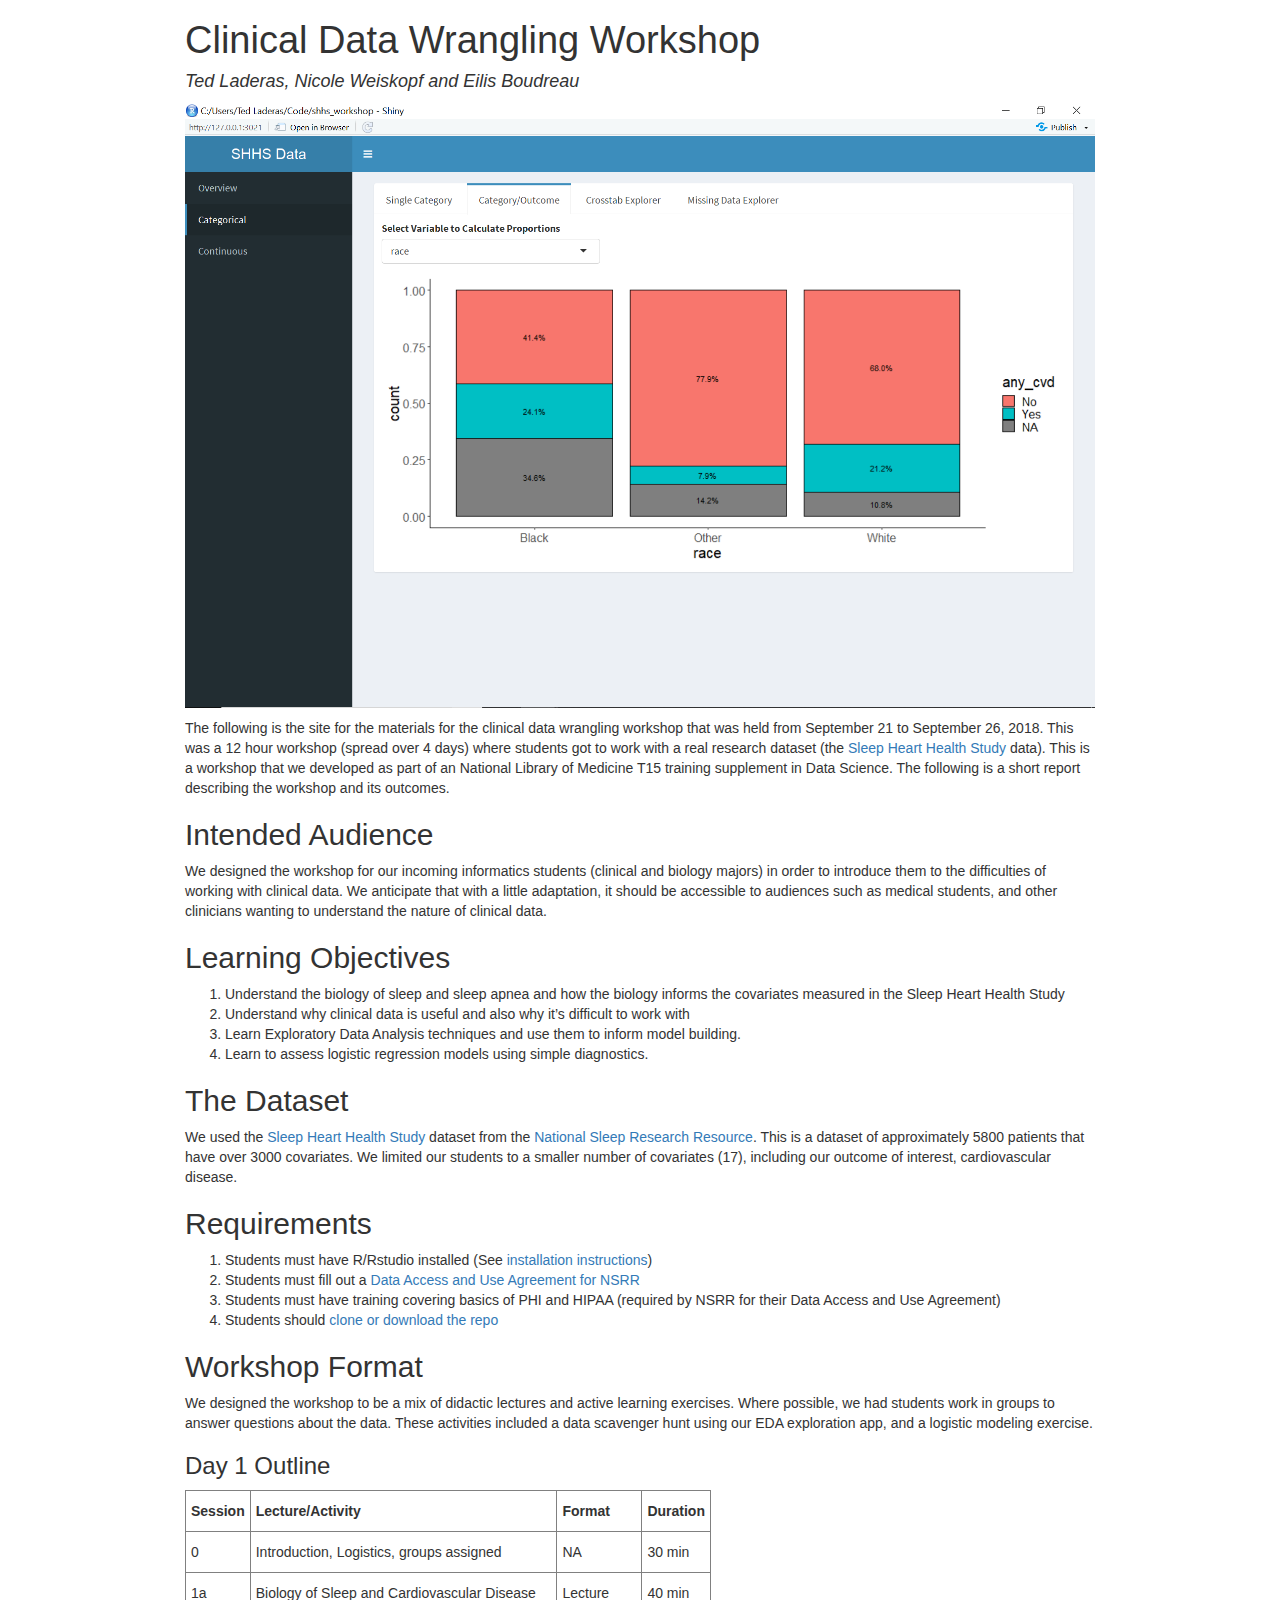
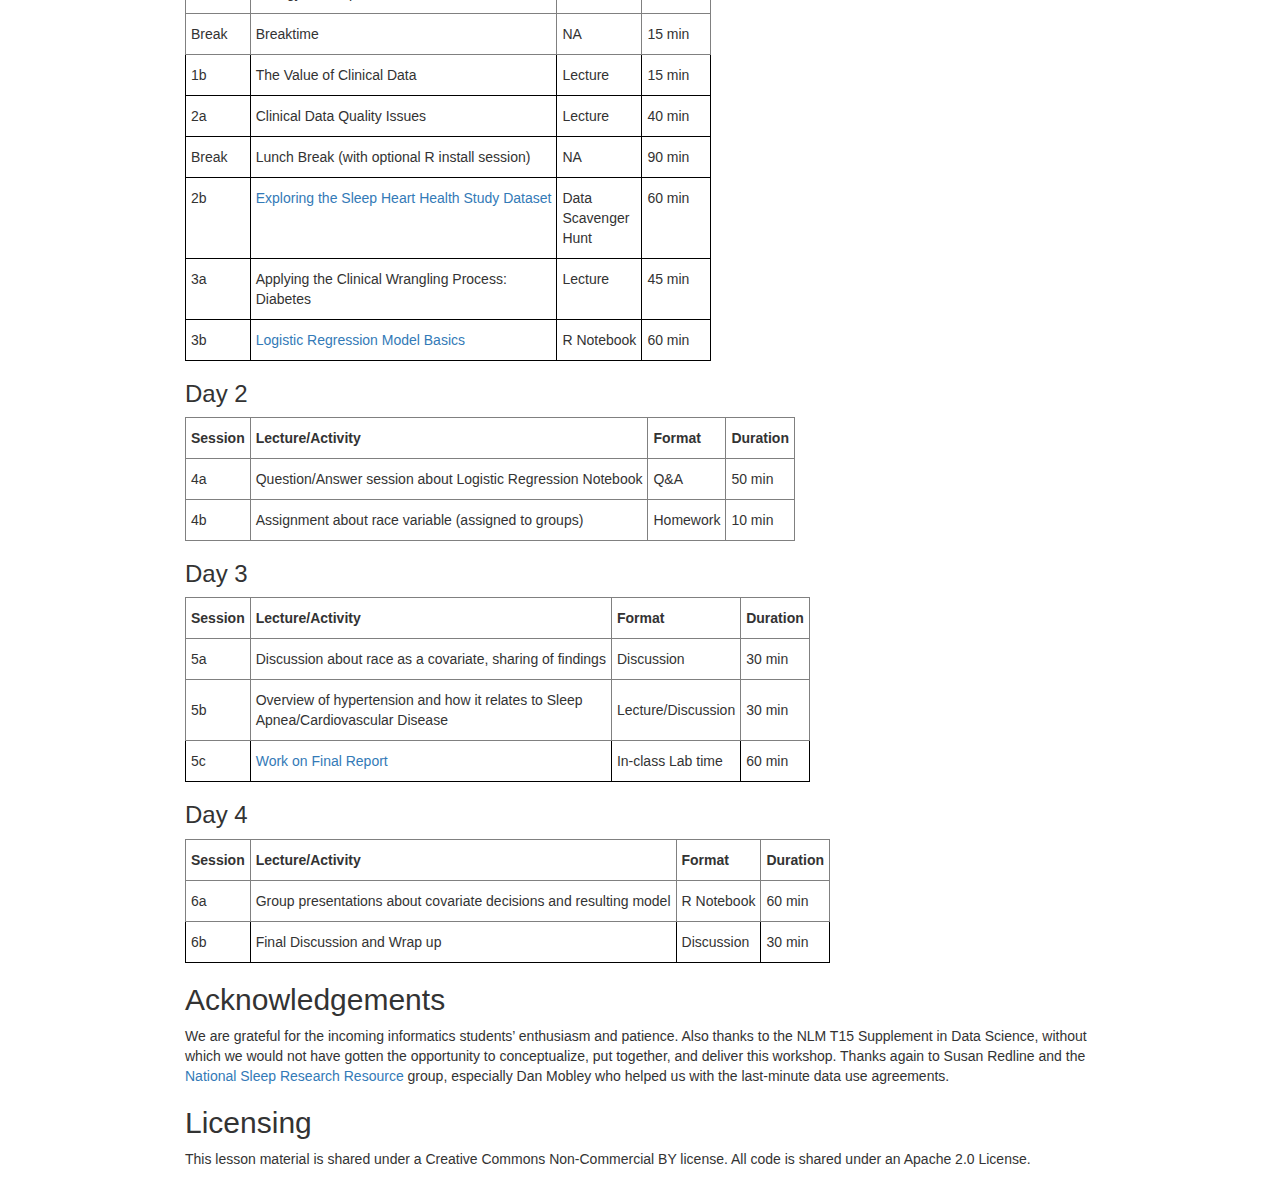
==== commit 1dc741c9: "update with tables" ====
--- a/docs/index.html
+++ b/docs/index.html
@@ -316,7 +316,7 @@
 <p>The following is the site for the materials for the clinical data wrangling workshop that was held from September 21 to September 26, 2018. This was a 12 hour workshop (spread over 4 days) where students got to work with a real research dataset (the <a href="http://sleepdata.org">Sleep Heart Health Study</a> data). This is a workshop that we developed as part of an National Library of Medicine T15 training supplement in Data Science. The following is a short report describing the workshop and its outcomes.</p>
 <div id="intended-audience" class="section level2">
 <h2>Intended Audience</h2>
-<p>We designed the workshop for our incoming informatics students (both on the clinical and biological majors) in order to introduce them to the difficulties of working with clinical data.</p>
+<p>We designed the workshop for our incoming informatics students (clinical and biology majors) in order to introduce them to the difficulties of working with clinical data. We anticipate that with a little adaptation, it should be accessible to audiences such as medical students, and other clinicians wanting to understand the nature of clinical data.</p>
 </div>
 <div id="learning-objectives" class="section level2">
 <h2>Learning Objectives</h2>
@@ -331,43 +331,348 @@
 <h2>The Dataset</h2>
 <p>We used the <a href="https://sleepdata.org/datasets/shhs">Sleep Heart Health Study</a> dataset from the <a href="https://sleepdata.org">National Sleep Research Resource</a>. This is a dataset of approximately 5800 patients that have over 3000 covariates. We limited our students to a smaller number of covariates (17), including our outcome of interest, cardiovascular disease.</p>
 </div>
+<div id="requirements" class="section level2">
+<h2>Requirements</h2>
+<ol style="list-style-type: decimal">
+<li>Students must have R/Rstudio installed (See <a href="install/installing_R_Rstudio.pdf">installation instructions</a>)</li>
+<li>Students must fill out a <a href="RequestingDataAccessInstructions.pdf">Data Access and Use Agreement for NSRR</a></li>
+<li>Students must have training covering basics of PHI and HIPAA (required by NSRR for their Data Access and Use Agreement)</li>
+<li>Students should <a href="http://github.com/laderast/shhs_workshop">clone or download the repo</a></li>
+</ol>
+</div>
 <div id="workshop-format" class="section level2">
 <h2>Workshop Format</h2>
 <p>We designed the workshop to be a mix of didactic lectures and active learning exercises. Where possible, we had students work in groups to answer questions about the data. These activities included a data scavenger hunt using our EDA exploration app, and a logistic modeling exercise.</p>
 <div id="day-1-outline" class="section level3">
 <h3>Day 1 Outline</h3>
-<ol style="list-style-type: decimal">
-<li>Introduction, logistics, and groups assigned (30 minutes)</li>
-<li>Biology of Sleep and Cardiovascular Disease (40 minutes, format: in-person lecture)</li>
-<li>Break Time (15 minutes)</li>
-<li>The Value of Clinical Data (15 minutes, in-person lecture)</li>
-<li>Clinical Data Quality (40 minutes, in-person lecture)</li>
-<li>Lunch (90 minutes, with optional R setup session)</li>
-<li>Exploring the SHHS Dataset (60 minutes, format: Data Scavenger Hunt w/ Shiny App, each team gets a task and has to show the class how to find the information)</li>
-<li>Applying the Clinical Wrangling Process: Diabetes (45 minutes, format: in-person lecture)</li>
-<li>Logistic Regression Model Basics (60 minutes, format: walkthrough of R Notebook)</li>
-</ol>
+<style type="text/css">
+.tg  {border-collapse:collapse;border-spacing:0;}
+.tg td{font-family:Arial, sans-serif;font-size:14px;padding:10px 5px;border-style:solid;border-width:1px;overflow:hidden;word-break:normal;border-color:black;}
+.tg th{font-family:Arial, sans-serif;font-size:14px;font-weight:normal;padding:10px 5px;border-style:solid;border-width:1px;overflow:hidden;word-break:normal;border-color:black;}
+.tg .tg-fymr{font-weight:bold;border-color:inherit;text-align:left;vertical-align:top}
+.tg .tg-0pky{border-color:inherit;text-align:left;vertical-align:top}
+.tg .tg-0lax{text-align:left;vertical-align:top}
+</style>
+<table class="tg">
+<tr>
+<th class="tg-fymr">
+Session
+</th>
+<th class="tg-fymr">
+Lecture/Activity
+</th>
+<th class="tg-fymr">
+Format
+</th>
+<th class="tg-fymr">
+Duration
+</th>
+</tr>
+<tr>
+<td class="tg-0pky">
+0
+</td>
+<td class="tg-0pky">
+Introduction, Logistics, groups assigned
+</td>
+<td class="tg-0pky">
+NA
+</td>
+<td class="tg-0pky">
+30 min
+</td>
+</tr>
+<tr>
+<td class="tg-0pky">
+1a
+</td>
+<td class="tg-0pky">
+Biology of Sleep and Cardiovascular Disease
+</td>
+<td class="tg-0pky">
+Lecture
+</td>
+<td class="tg-0pky">
+40 min
+</td>
+</tr>
+<tr>
+<td class="tg-0pky">
+Break
+</td>
+<td class="tg-0pky">
+Breaktime
+</td>
+<td class="tg-0pky">
+NA
+</td>
+<td class="tg-0pky">
+15 min
+</td>
+</tr>
+<tr>
+<td class="tg-0lax">
+1b
+</td>
+<td class="tg-0lax">
+The Value of Clinical Data
+</td>
+<td class="tg-0lax">
+Lecture
+</td>
+<td class="tg-0lax">
+15 min
+</td>
+</tr>
+<tr>
+<td class="tg-0lax">
+2a
+</td>
+<td class="tg-0lax">
+Clinical Data Quality Issues
+</td>
+<td class="tg-0lax">
+Lecture
+</td>
+<td class="tg-0lax">
+40 min
+</td>
+</tr>
+<tr>
+<td class="tg-0lax">
+Break
+</td>
+<td class="tg-0lax">
+Lunch Break (with optional R install session)
+</td>
+<td class="tg-0lax">
+NA
+</td>
+<td class="tg-0lax">
+90 min
+</td>
+</tr>
+<tr>
+<td class="tg-0lax">
+2b
+</td>
+<td class="tg-0lax">
+<a href="slides/data_exploration_wrangling.html">Exploring the Sleep Heart Health Study Dataset</a>
+</td>
+<td class="tg-0lax">
+Data<br>Scavenger<br>Hunt
+</td>
+<td class="tg-0lax">
+60 min
+</td>
+</tr>
+<tr>
+<td class="tg-0lax">
+3a
+</td>
+<td class="tg-0lax">
+Applying the Clinical Wrangling Process: <br>Diabetes
+</td>
+<td class="tg-0lax">
+Lecture
+</td>
+<td class="tg-0lax">
+45 min
+</td>
+</tr>
+<tr>
+<td class="tg-0lax">
+3b
+</td>
+<td class="tg-0lax">
+<a href="notebooks/predictive_model.nb.html">Logistic Regression Model Basics</a>
+</td>
+<td class="tg-0lax">
+R Notebook
+</td>
+<td class="tg-0lax">
+60 min
+</td>
+</tr>
+</table>
 </div>
 <div id="day-2" class="section level3">
 <h3>Day 2</h3>
-<ol style="list-style-type: decimal">
-<li>Question/Answer session about Logistic Regression and Modeling (50 minutes)</li>
-<li>Assignment about <code>race</code> variable (assigned to groups, take-home assignment)</li>
-</ol>
+<style type="text/css">
+.tg  {border-collapse:collapse;border-spacing:0;}
+.tg td{font-family:Arial, sans-serif;font-size:14px;padding:10px 5px;border-style:solid;border-width:1px;overflow:hidden;word-break:normal;border-color:black;}
+.tg th{font-family:Arial, sans-serif;font-size:14px;font-weight:normal;padding:10px 5px;border-style:solid;border-width:1px;overflow:hidden;word-break:normal;border-color:black;}
+.tg .tg-kiyi{font-weight:bold;border-color:inherit;text-align:left}
+.tg .tg-xldj{border-color:inherit;text-align:left}
+</style>
+<table class="tg">
+<tr>
+<th class="tg-kiyi">
+Session
+</th>
+<th class="tg-kiyi">
+Lecture/Activity
+</th>
+<th class="tg-kiyi">
+Format
+</th>
+<th class="tg-kiyi">
+Duration
+</th>
+</tr>
+<tr>
+<td class="tg-xldj">
+4a
+</td>
+<td class="tg-xldj">
+Question/Answer session about Logistic Regression Notebook
+</td>
+<td class="tg-xldj">
+Q&amp;A
+</td>
+<td class="tg-xldj">
+50 min
+</td>
+</tr>
+<tr>
+<td class="tg-xldj">
+4b
+</td>
+<td class="tg-xldj">
+Assignment about race variable (assigned to groups)
+</td>
+<td class="tg-xldj">
+Homework
+</td>
+<td class="tg-xldj">
+10 min
+</td>
+</tr>
+</table>
 </div>
 <div id="day-3" class="section level3">
 <h3>Day 3</h3>
-<ol style="list-style-type: decimal">
-<li>Discussion about <code>race</code> as a covariate, sharing of findings</li>
-<li>Overview of hypertension and how it relates to cardiovascular disease and sleep apnea</li>
-<li>Template/R Notebook given for final presentation in groups (in-class lab time, template is structured as a series of decisions.)</li>
-</ol>
+<style type="text/css">
+.tg  {border-collapse:collapse;border-spacing:0;}
+.tg td{font-family:Arial, sans-serif;font-size:14px;padding:10px 5px;border-style:solid;border-width:1px;overflow:hidden;word-break:normal;border-color:black;}
+.tg th{font-family:Arial, sans-serif;font-size:14px;font-weight:normal;padding:10px 5px;border-style:solid;border-width:1px;overflow:hidden;word-break:normal;border-color:black;}
+.tg .tg-kiyi{font-weight:bold;border-color:inherit;text-align:left}
+.tg .tg-xldj{border-color:inherit;text-align:left}
+.tg .tg-0lax{text-align:left;vertical-align:top}
+</style>
+<table class="tg">
+<tr>
+<th class="tg-kiyi">
+Session
+</th>
+<th class="tg-kiyi">
+Lecture/Activity
+</th>
+<th class="tg-kiyi">
+Format
+</th>
+<th class="tg-kiyi">
+Duration
+</th>
+</tr>
+<tr>
+<td class="tg-xldj">
+5a
+</td>
+<td class="tg-xldj">
+Discussion about race as a covariate, sharing of findings
+</td>
+<td class="tg-xldj">
+Discussion
+</td>
+<td class="tg-xldj">
+30 min
+</td>
+</tr>
+<tr>
+<td class="tg-xldj">
+5b
+</td>
+<td class="tg-xldj">
+Overview of hypertension and how it relates to Sleep <br>Apnea/Cardiovascular Disease
+</td>
+<td class="tg-xldj">
+Lecture/Discussion
+</td>
+<td class="tg-xldj">
+30 min
+</td>
+</tr>
+<tr>
+<td class="tg-0lax">
+5c
+</td>
+<td class="tg-0lax">
+<a href="notebooks/final_report.nb.html">Work on Final Report</a>
+</td>
+<td class="tg-0lax">
+In-class Lab time
+</td>
+<td class="tg-0lax">
+60 min
+</td>
+</tr>
+</table>
 </div>
 <div id="day-4" class="section level3">
 <h3>Day 4</h3>
-<ol style="list-style-type: decimal">
-<li>Group presentations about covariate decisions and resulting model (1 hour, present final version of R notebook). At each decision stage, teams must decide on whether or not to include covariates or not given what they have found from exploring the data and justify their decision using EDA visualizations.</li>
-</ol>
+<style type="text/css">
+.tg  {border-collapse:collapse;border-spacing:0;}
+.tg td{font-family:Arial, sans-serif;font-size:14px;padding:10px 5px;border-style:solid;border-width:1px;overflow:hidden;word-break:normal;border-color:black;}
+.tg th{font-family:Arial, sans-serif;font-size:14px;font-weight:normal;padding:10px 5px;border-style:solid;border-width:1px;overflow:hidden;word-break:normal;border-color:black;}
+.tg .tg-kiyi{font-weight:bold;border-color:inherit;text-align:left}
+.tg .tg-xldj{border-color:inherit;text-align:left}
+.tg .tg-0lax{text-align:left;vertical-align:top}
+</style>
+<table class="tg">
+<tr>
+<th class="tg-kiyi">
+Session
+</th>
+<th class="tg-kiyi">
+Lecture/Activity
+</th>
+<th class="tg-kiyi">
+Format
+</th>
+<th class="tg-kiyi">
+Duration
+</th>
+</tr>
+<tr>
+<td class="tg-xldj">
+6a
+</td>
+<td class="tg-xldj">
+Group presentations about covariate decisions and resulting model
+</td>
+<td class="tg-xldj">
+R Notebook
+</td>
+<td class="tg-xldj">
+60 min
+</td>
+</tr>
+<tr>
+<td class="tg-0lax">
+6b
+</td>
+<td class="tg-0lax">
+Final Discussion and Wrap up
+</td>
+<td class="tg-0lax">
+Discussion
+</td>
+<td class="tg-0lax">
+30 min
+</td>
+</tr>
+</table>
 </div>
 </div>
 <div id="acknowledgements" class="section level2">
@@ -376,7 +681,7 @@
 </div>
 <div id="licensing" class="section level2">
 <h2>Licensing</h2>
-<p>This lesson material is shared under a Creative Commons Non-Commercial BY license. Code is shared under an Apache 2.0 License.</p>
+<p>This lesson material is shared under a Creative Commons Non-Commercial BY license. All code is shared under an Apache 2.0 License.</p>
 </div>
 
 
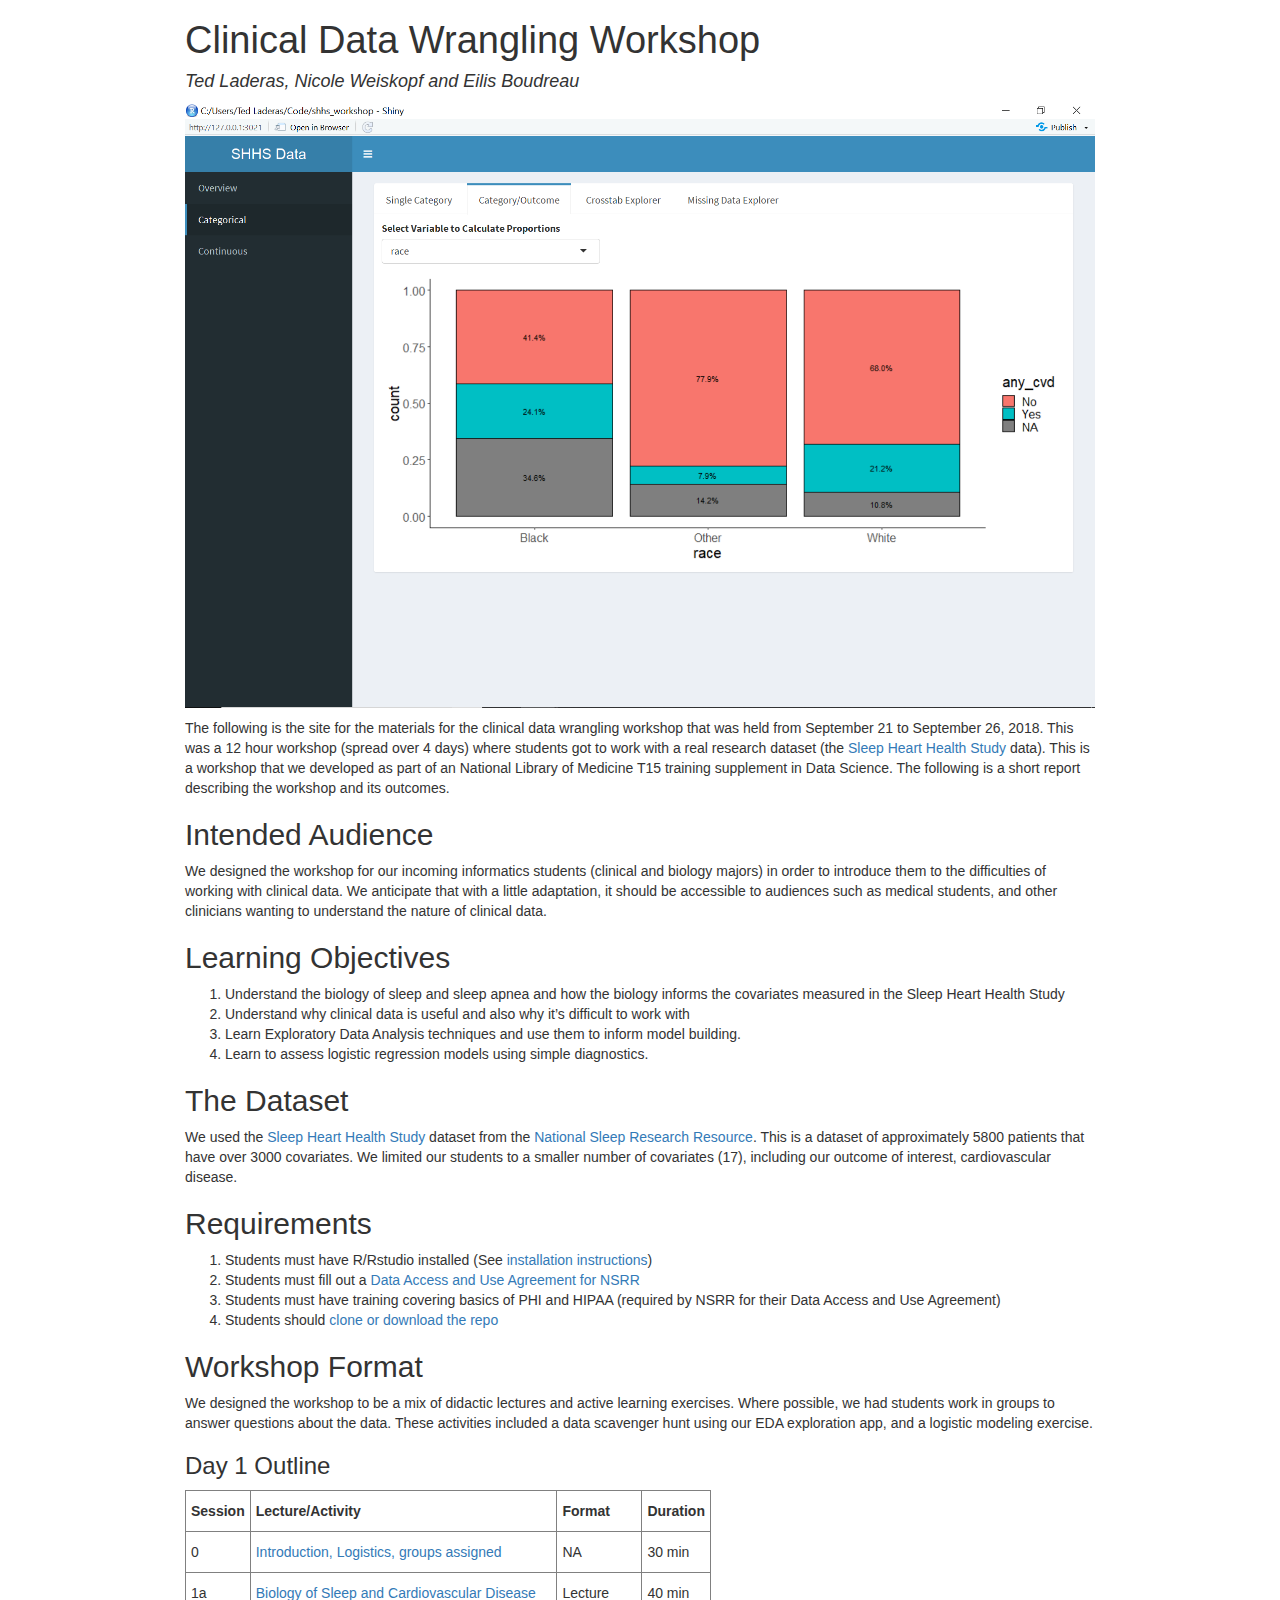
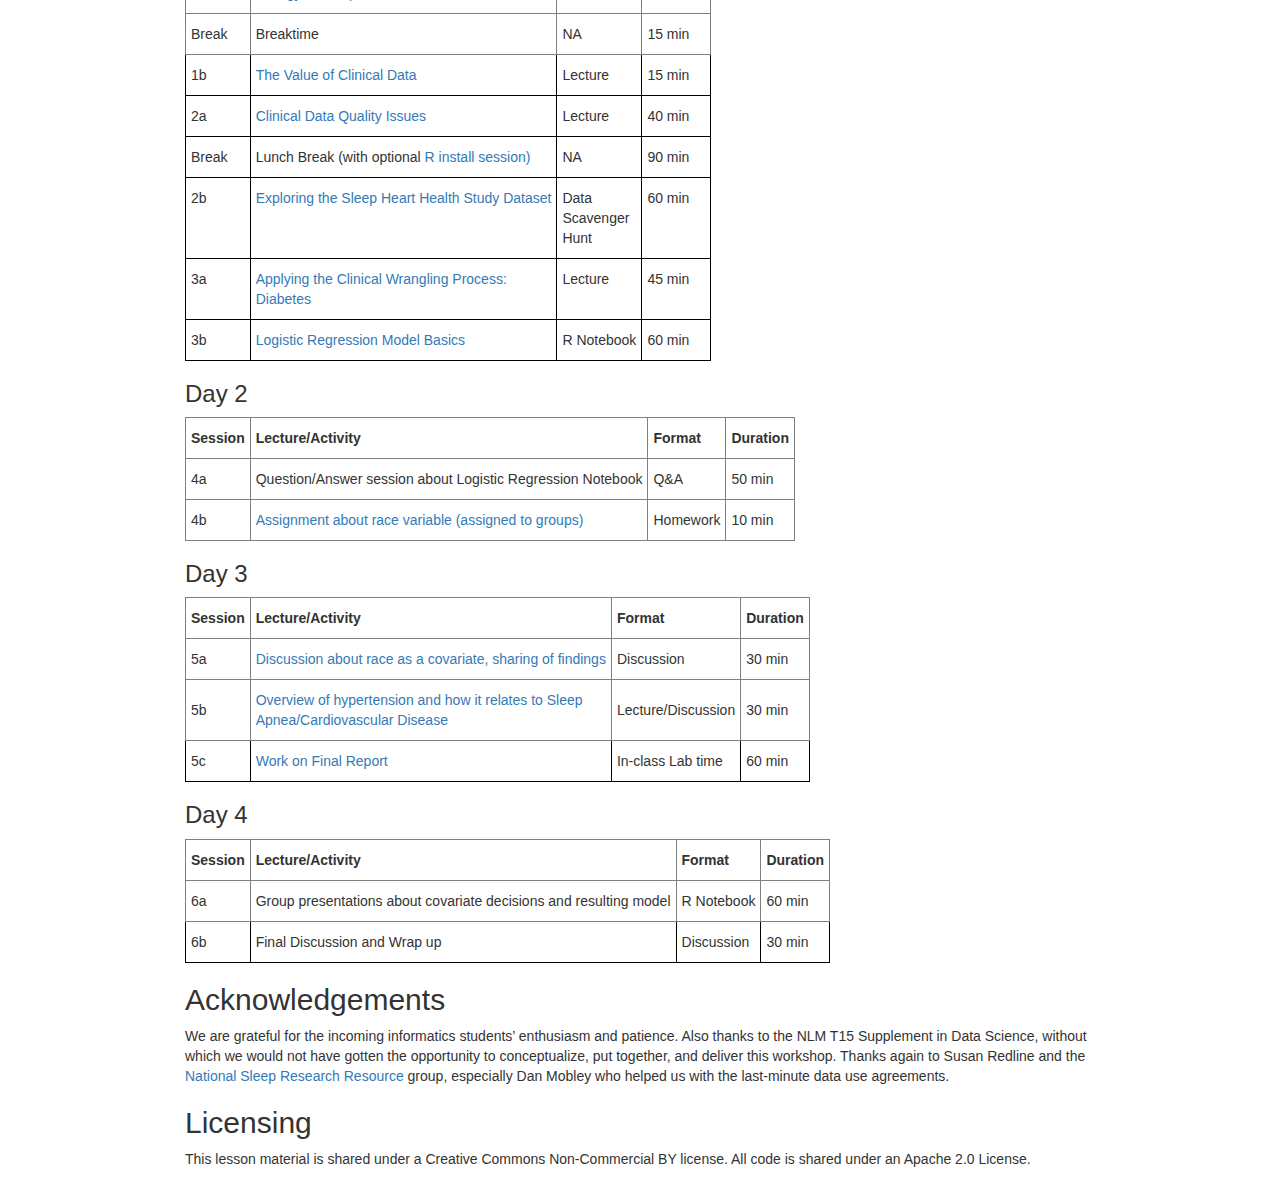
==== commit 20782303: "update" ====
--- a/docs/index.html
+++ b/docs/index.html
@@ -373,7 +373,7 @@
 0
 </td>
 <td class="tg-0pky">
-Introduction, Logistics, groups assigned
+<a href="slides/session_0_welcome.pdf">Introduction, Logistics, groups assigned</a>
 </td>
 <td class="tg-0pky">
 NA
@@ -387,7 +387,7 @@
 1a
 </td>
 <td class="tg-0pky">
-Biology of Sleep and Cardiovascular Disease
+<a href="slides/session_1a-introduction_to_sleep_apnea.pdf">Biology of Sleep and Cardiovascular Disease</a>
 </td>
 <td class="tg-0pky">
 Lecture
@@ -415,7 +415,7 @@
 1b
 </td>
 <td class="tg-0lax">
-The Value of Clinical Data
+<a href="slides/session_1b-the_added_value_of_clinical_data.pdf">The Value of Clinical Data</a>
 </td>
 <td class="tg-0lax">
 Lecture
@@ -429,7 +429,7 @@
 2a
 </td>
 <td class="tg-0lax">
-Clinical Data Quality Issues
+<a href="slides/session_2a-intro_to_ehr_data_quality.pdf">Clinical Data Quality Issues</a>
 </td>
 <td class="tg-0lax">
 Lecture
@@ -443,7 +443,7 @@
 Break
 </td>
 <td class="tg-0lax">
-Lunch Break (with optional R install session)
+Lunch Break (with optional <a href="install/installing_R_Rstudio.pdf">R install session)</a>
 </td>
 <td class="tg-0lax">
 NA
@@ -457,7 +457,7 @@
 2b
 </td>
 <td class="tg-0lax">
-<a href="slides/data_exploration_wrangling.html">Exploring the Sleep Heart Health Study Dataset</a>
+<a href="slides/session_2b-data_exploration_and_wrangling.pdf">Exploring the Sleep Heart Health Study Dataset</a>
 </td>
 <td class="tg-0lax">
 Data<br>Scavenger<br>Hunt
@@ -471,7 +471,7 @@
 3a
 </td>
 <td class="tg-0lax">
-Applying the Clinical Wrangling Process: <br>Diabetes
+<a href="slides/session_3a_diabetes_demonstration.pdf">Applying the Clinical Wrangling Process: <br>Diabetes</a>
 </td>
 <td class="tg-0lax">
 Lecture
@@ -539,7 +539,7 @@
 4b
 </td>
 <td class="tg-xldj">
-Assignment about race variable (assigned to groups)
+<a href="slides/session_4_race_and_ethnicity_slides.pdf">Assignment about race variable (assigned to groups)</a>
 </td>
 <td class="tg-xldj">
 Homework
@@ -580,7 +580,7 @@
 5a
 </td>
 <td class="tg-xldj">
-Discussion about race as a covariate, sharing of findings
+<a href="slides/session_4_race_and_ethnicity_slides.pdf">Discussion about race as a covariate, sharing of findings</a>
 </td>
 <td class="tg-xldj">
 Discussion
@@ -594,7 +594,7 @@
 5b
 </td>
 <td class="tg-xldj">
-Overview of hypertension and how it relates to Sleep <br>Apnea/Cardiovascular Disease
+<a href="slides/session_5_hypertension.pdf">Overview of hypertension and how it relates to Sleep <br>Apnea/Cardiovascular Disease</a>
 </td>
 <td class="tg-xldj">
 Lecture/Discussion
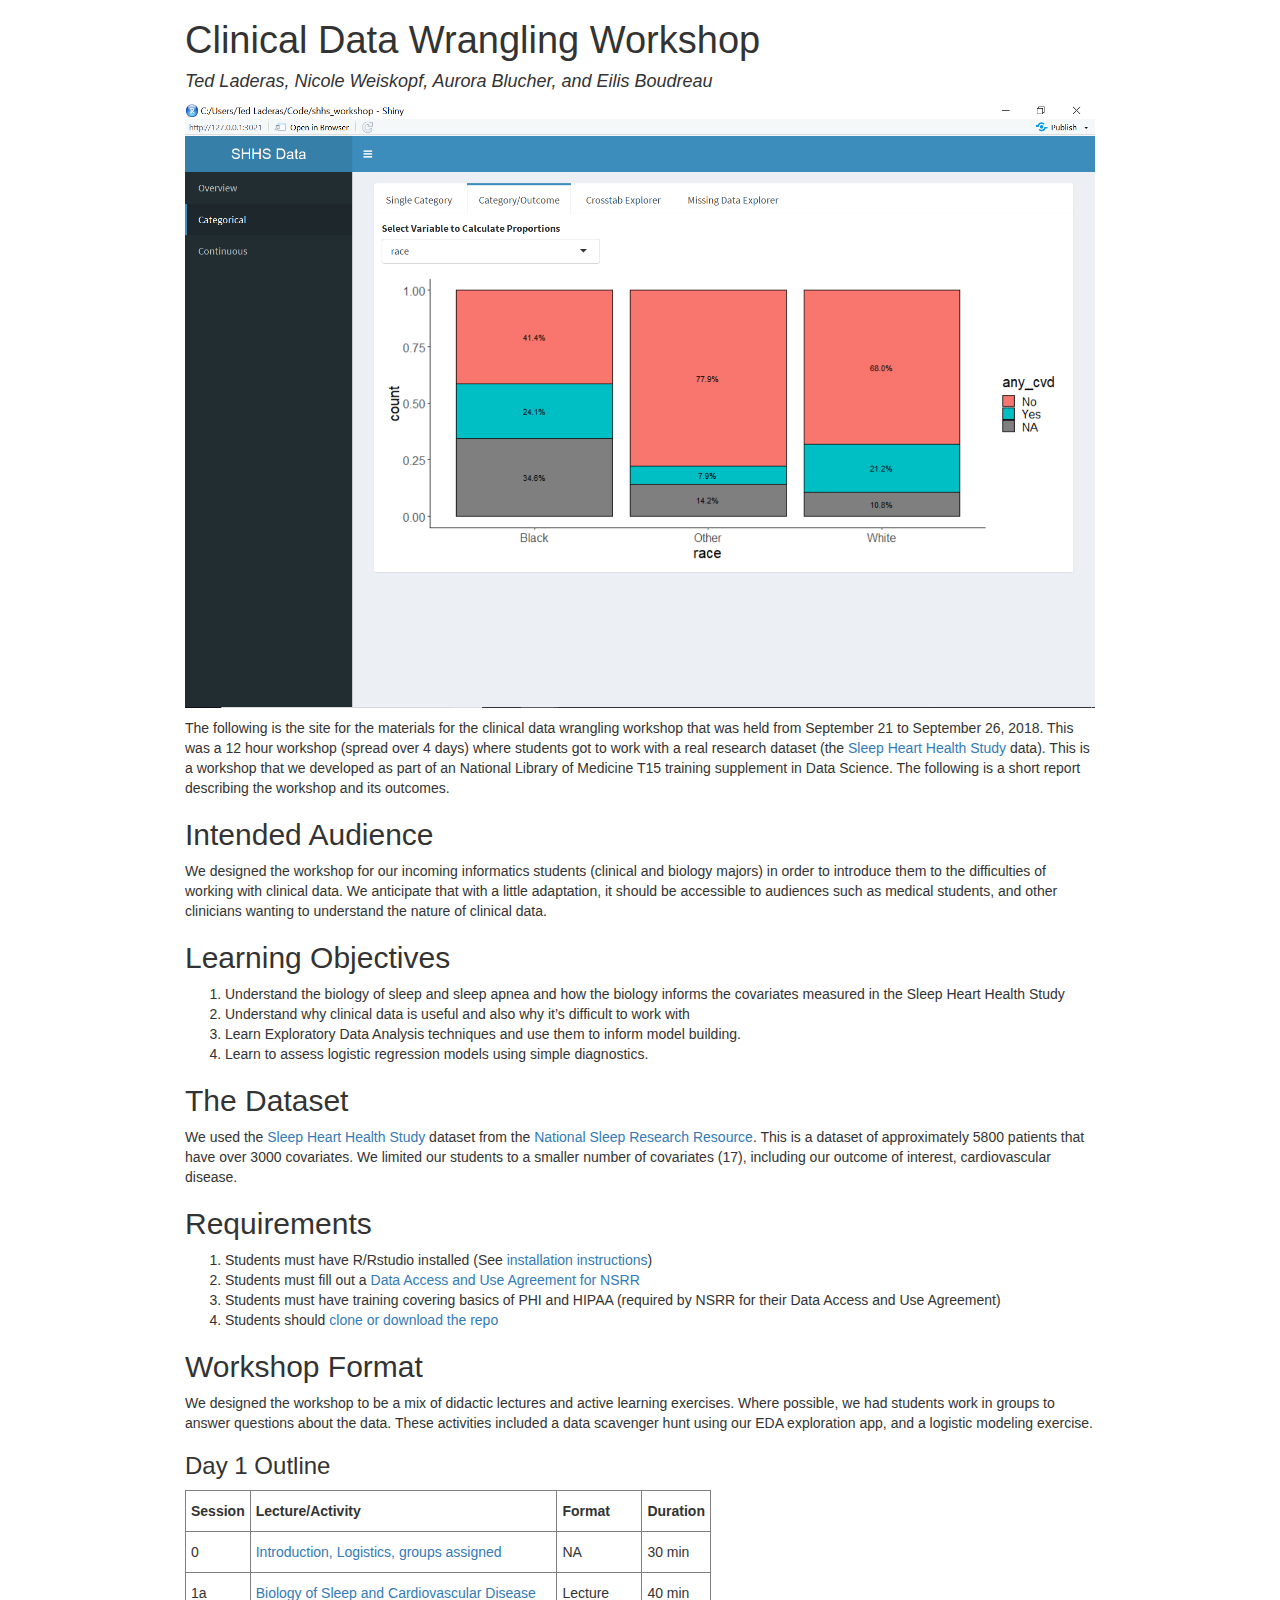
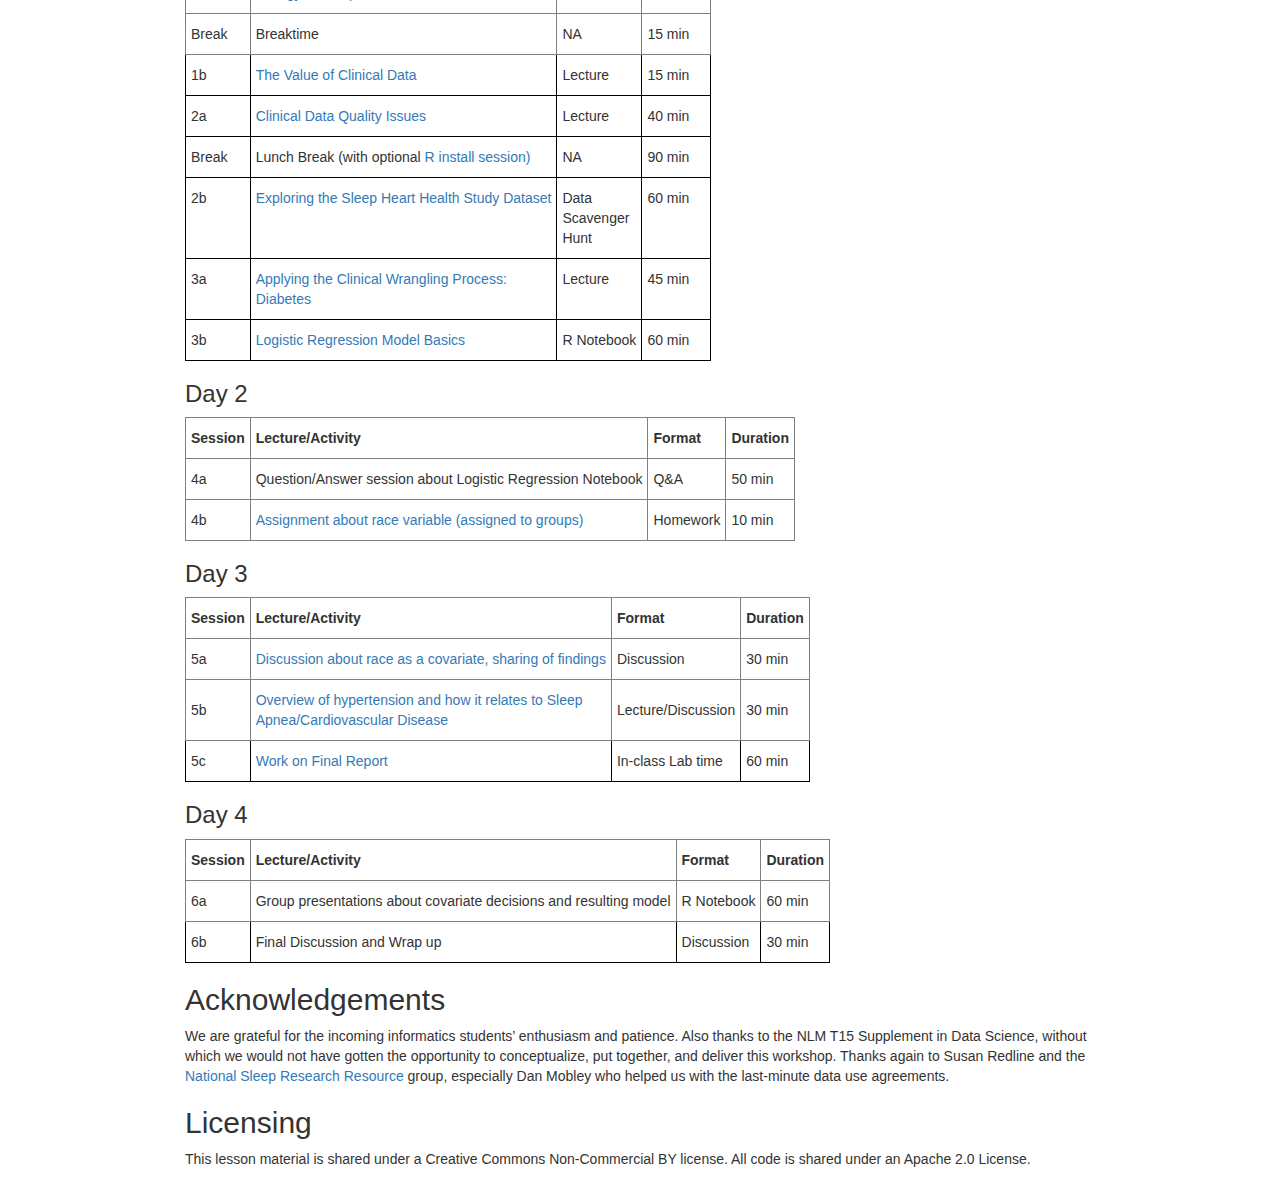
==== commit 4fbb8b2d: "update" ====
--- a/docs/index.html
+++ b/docs/index.html
@@ -9,7 +9,7 @@
 <meta name="generator" content="pandoc" />
 
 
-<meta name="author" content="Ted Laderas, Nicole Weiskopf and Eilis Boudreau" />
+<meta name="author" content="Ted Laderas, Nicole Weiskopf, Aurora Blucher, and Eilis Boudreau" />
 
 
 <title>Clinical Data Wrangling Workshop</title>
@@ -307,7 +307,7 @@
 
 
 <h1 class="title toc-ignore">Clinical Data Wrangling Workshop</h1>
-<h4 class="author"><em>Ted Laderas, Nicole Weiskopf and Eilis Boudreau</em></h4>
+<h4 class="author"><em>Ted Laderas, Nicole Weiskopf, Aurora Blucher, and Eilis Boudreau</em></h4>
 
 </div>
 
@@ -471,7 +471,7 @@
 3a
 </td>
 <td class="tg-0lax">
-<a href="slides/session_3a_diabetes_demonstration.pdf">Applying the Clinical Wrangling Process: <br>Diabetes</a>
+<a href="slides/session_3a-diabetes_demonstration.pdf">Applying the Clinical Wrangling Process: <br>Diabetes</a>
 </td>
 <td class="tg-0lax">
 Lecture
@@ -539,7 +539,7 @@
 4b
 </td>
 <td class="tg-xldj">
-<a href="slides/session_4_race_and_ethnicity_slides.pdf">Assignment about race variable (assigned to groups)</a>
+<a href="slides/session_4-race_and_ethnicity_slides.pdf">Assignment about race variable (assigned to groups)</a>
 </td>
 <td class="tg-xldj">
 Homework
@@ -580,7 +580,7 @@
 5a
 </td>
 <td class="tg-xldj">
-<a href="slides/session_4_race_and_ethnicity_slides.pdf">Discussion about race as a covariate, sharing of findings</a>
+<a href="slides/session_4-race_and_ethnicity_slides.pdf">Discussion about race as a covariate, sharing of findings</a>
 </td>
 <td class="tg-xldj">
 Discussion
@@ -594,7 +594,7 @@
 5b
 </td>
 <td class="tg-xldj">
-<a href="slides/session_5_hypertension.pdf">Overview of hypertension and how it relates to Sleep <br>Apnea/Cardiovascular Disease</a>
+<a href="slides/session_5-hypertension.pdf">Overview of hypertension and how it relates to Sleep <br>Apnea/Cardiovascular Disease</a>
 </td>
 <td class="tg-xldj">
 Lecture/Discussion
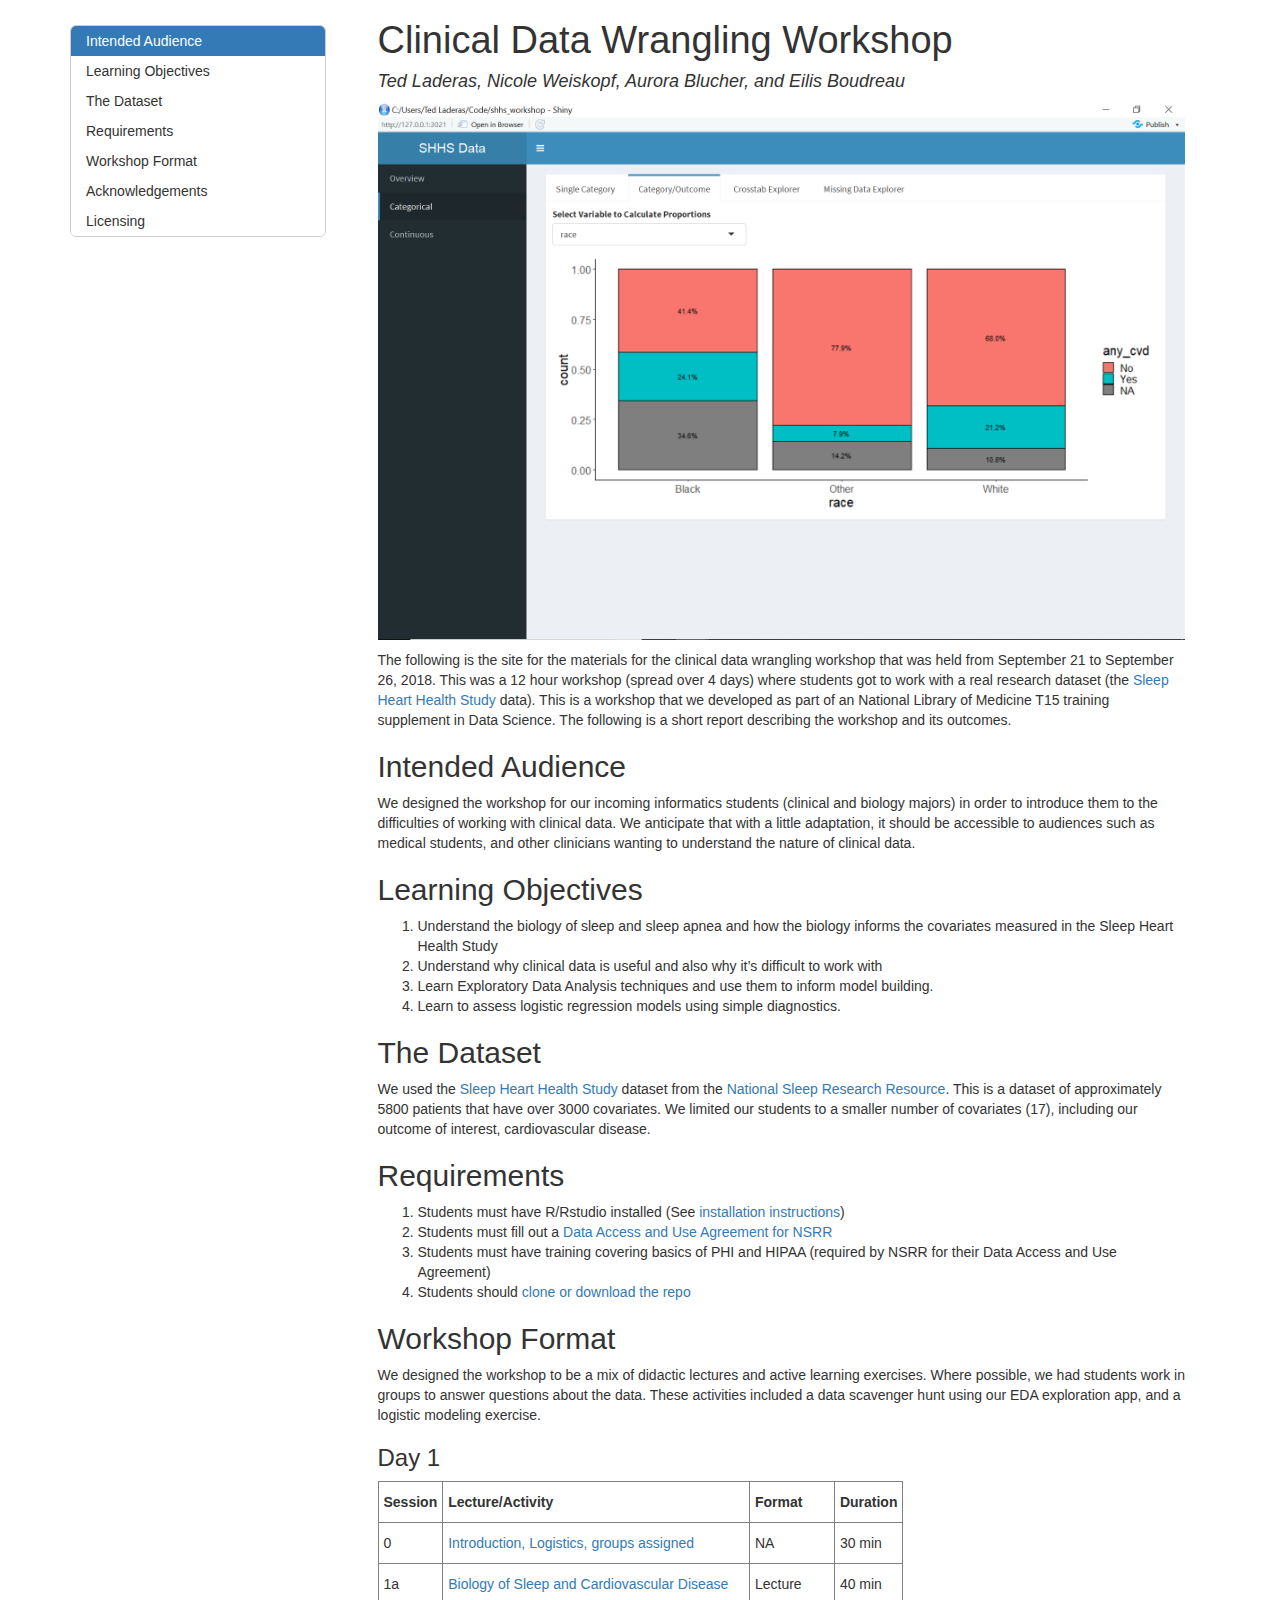
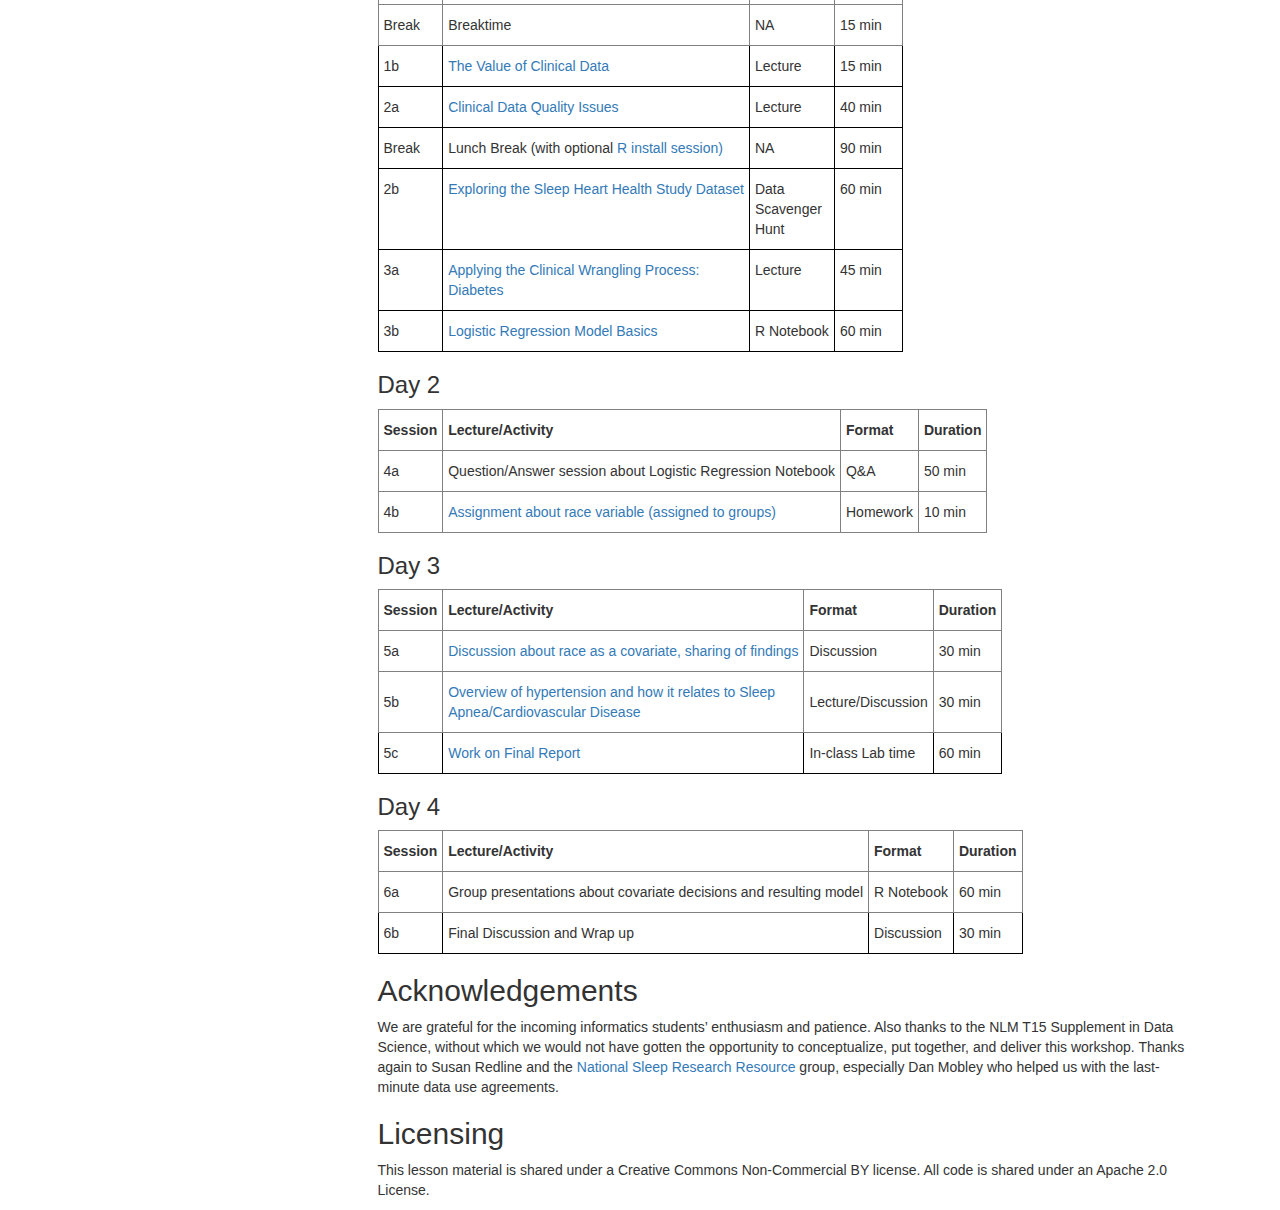
==== commit b306a189: "updating site with floating toc" ====
--- a/docs/index.html
+++ b/docs/index.html
@@ -46,6 +46,1077 @@
 if (!!window.navigator.userAgent.match("MSIE 8")) {
 !function(a){"use strict";a.matchMedia=a.matchMedia||function(a){var b,c=a.documentElement,d=c.firstElementChild||c.firstChild,e=a.createElement("body"),f=a.createElement("div");return f.id="mq-test-1",f.style.cssText="position:absolute;top:-100em",e.style.background="none",e.appendChild(f),function(a){return f.innerHTML='&shy;<style media="'+a+'"> #mq-test-1 { width: 42px; }</style>',c.insertBefore(e,d),b=42===f.offsetWidth,c.removeChild(e),{matches:b,media:a}}}(a.document)}(this),function(a){"use strict";function b(){u(!0)}var c={};a.respond=c,c.update=function(){};var d=[],e=function(){var b=!1;try{b=new a.XMLHttpRequest}catch(c){b=new a.ActiveXObject("Microsoft.XMLHTTP")}return function(){return b}}(),f=function(a,b){var c=e();c&&(c.open("GET",a,!0),c.onreadystatechange=function(){4!==c.readyState||200!==c.status&&304!==c.status||b(c.responseText)},4!==c.readyState&&c.send(null))};if(c.ajax=f,c.queue=d,c.regex={media:/@media[^\{]+\{([^\{\}]*\{[^\}\{]*\})+/gi,keyframes:/@(?:\-(?:o|moz|webkit)\-)?keyframes[^\{]+\{(?:[^\{\}]*\{[^\}\{]*\})+[^\}]*\}/gi,urls:/(url\()['"]?([^\/\)'"][^:\)'"]+)['"]?(\))/g,findStyles:/@media *([^\{]+)\{([\S\s]+?)$/,only:/(only\s+)?([a-zA-Z]+)\s?/,minw:/\([\s]*min\-width\s*:[\s]*([\s]*[0-9\.]+)(px|em)[\s]*\)/,maxw:/\([\s]*max\-width\s*:[\s]*([\s]*[0-9\.]+)(px|em)[\s]*\)/},c.mediaQueriesSupported=a.matchMedia&&null!==a.matchMedia("only all")&&a.matchMedia("only all").matches,!c.mediaQueriesSupported){var g,h,i,j=a.document,k=j.documentElement,l=[],m=[],n=[],o={},p=30,q=j.getElementsByTagName("head")[0]||k,r=j.getElementsByTagName("base")[0],s=q.getElementsByTagName("link"),t=function(){var a,b=j.createElement("div"),c=j.body,d=k.style.fontSize,e=c&&c.style.fontSize,f=!1;return b.style.cssText="position:absolute;font-size:1em;width:1em",c||(c=f=j.createElement("body"),c.style.background="none"),k.style.fontSize="100%",c.style.fontSize="100%",c.appendChild(b),f&&k.insertBefore(c,k.firstChild),a=b.offsetWidth,f?k.removeChild(c):c.removeChild(b),k.style.fontSize=d,e&&(c.style.fontSize=e),a=i=parseFloat(a)},u=function(b){var c="clientWidth",d=k[c],e="CSS1Compat"===j.compatMode&&d||j.body[c]||d,f={},o=s[s.length-1],r=(new Date).getTime();if(b&&g&&p>r-g)return a.clearTimeout(h),h=a.setTimeout(u,p),void 0;g=r;for(var v in l)if(l.hasOwnProperty(v)){var w=l[v],x=w.minw,y=w.maxw,z=null===x,A=null===y,B="em";x&&(x=parseFloat(x)*(x.indexOf(B)>-1?i||t():1)),y&&(y=parseFloat(y)*(y.indexOf(B)>-1?i||t():1)),w.hasquery&&(z&&A||!(z||e>=x)||!(A||y>=e))||(f[w.media]||(f[w.media]=[]),f[w.media].push(m[w.rules]))}for(var C in n)n.hasOwnProperty(C)&&n[C]&&n[C].parentNode===q&&q.removeChild(n[C]);n.length=0;for(var D in f)if(f.hasOwnProperty(D)){var E=j.createElement("style"),F=f[D].join("\n");E.type="text/css",E.media=D,q.insertBefore(E,o.nextSibling),E.styleSheet?E.styleSheet.cssText=F:E.appendChild(j.createTextNode(F)),n.push(E)}},v=function(a,b,d){var e=a.replace(c.regex.keyframes,"").match(c.regex.media),f=e&&e.length||0;b=b.substring(0,b.lastIndexOf("/"));var g=function(a){return a.replace(c.regex.urls,"$1"+b+"$2$3")},h=!f&&d;b.length&&(b+="/"),h&&(f=1);for(var i=0;f>i;i++){var j,k,n,o;h?(j=d,m.push(g(a))):(j=e[i].match(c.regex.findStyles)&&RegExp.$1,m.push(RegExp.$2&&g(RegExp.$2))),n=j.split(","),o=n.length;for(var p=0;o>p;p++)k=n[p],l.push({media:k.split("(")[0].match(c.regex.only)&&RegExp.$2||"all",rules:m.length-1,hasquery:k.indexOf("(")>-1,minw:k.match(c.regex.minw)&&parseFloat(RegExp.$1)+(RegExp.$2||""),maxw:k.match(c.regex.maxw)&&parseFloat(RegExp.$1)+(RegExp.$2||"")})}u()},w=function(){if(d.length){var b=d.shift();f(b.href,function(c){v(c,b.href,b.media),o[b.href]=!0,a.setTimeout(function(){w()},0)})}},x=function(){for(var b=0;b<s.length;b++){var c=s[b],e=c.href,f=c.media,g=c.rel&&"stylesheet"===c.rel.toLowerCase();e&&g&&!o[e]&&(c.styleSheet&&c.styleSheet.rawCssText?(v(c.styleSheet.rawCssText,e,f),o[e]=!0):(!/^([a-zA-Z:]*\/\/)/.test(e)&&!r||e.replace(RegExp.$1,"").split("/")[0]===a.location.host)&&("//"===e.substring(0,2)&&(e=a.location.protocol+e),d.push({href:e,media:f})))}w()};x(),c.update=x,c.getEmValue=t,a.addEventListener?a.addEventListener("resize",b,!1):a.attachEvent&&a.attachEvent("onresize",b)}}(this);
 };
+</script>
+<script>/*! jQuery UI - v1.11.4 - 2016-01-05
+* http://jqueryui.com
+* Includes: core.js, widget.js, mouse.js, position.js, draggable.js, droppable.js, resizable.js, selectable.js, sortable.js, accordion.js, autocomplete.js, button.js, dialog.js, menu.js, progressbar.js, selectmenu.js, slider.js, spinner.js, tabs.js, tooltip.js, effect.js, effect-blind.js, effect-bounce.js, effect-clip.js, effect-drop.js, effect-explode.js, effect-fade.js, effect-fold.js, effect-highlight.js, effect-puff.js, effect-pulsate.js, effect-scale.js, effect-shake.js, effect-size.js, effect-slide.js, effect-transfer.js
+* Copyright jQuery Foundation and other contributors; Licensed MIT */
+
+(function(e){"function"==typeof define&&define.amd?define(["jquery"],e):e(jQuery)})(function(e){function t(t,s){var n,a,o,r=t.nodeName.toLowerCase();return"area"===r?(n=t.parentNode,a=n.name,t.href&&a&&"map"===n.nodeName.toLowerCase()?(o=e("img[usemap='#"+a+"']")[0],!!o&&i(o)):!1):(/^(input|select|textarea|button|object)$/.test(r)?!t.disabled:"a"===r?t.href||s:s)&&i(t)}function i(t){return e.expr.filters.visible(t)&&!e(t).parents().addBack().filter(function(){return"hidden"===e.css(this,"visibility")}).length}function s(e){return function(){var t=this.element.val();e.apply(this,arguments),this._refresh(),t!==this.element.val()&&this._trigger("change")}}e.ui=e.ui||{},e.extend(e.ui,{version:"1.11.4",keyCode:{BACKSPACE:8,COMMA:188,DELETE:46,DOWN:40,END:35,ENTER:13,ESCAPE:27,HOME:36,LEFT:37,PAGE_DOWN:34,PAGE_UP:33,PERIOD:190,RIGHT:39,SPACE:32,TAB:9,UP:38}}),e.fn.extend({scrollParent:function(t){var i=this.css("position"),s="absolute"===i,n=t?/(auto|scroll|hidden)/:/(auto|scroll)/,a=this.parents().filter(function(){var t=e(this);return s&&"static"===t.css("position")?!1:n.test(t.css("overflow")+t.css("overflow-y")+t.css("overflow-x"))}).eq(0);return"fixed"!==i&&a.length?a:e(this[0].ownerDocument||document)},uniqueId:function(){var e=0;return function(){return this.each(function(){this.id||(this.id="ui-id-"+ ++e)})}}(),removeUniqueId:function(){return this.each(function(){/^ui-id-\d+$/.test(this.id)&&e(this).removeAttr("id")})}}),e.extend(e.expr[":"],{data:e.expr.createPseudo?e.expr.createPseudo(function(t){return function(i){return!!e.data(i,t)}}):function(t,i,s){return!!e.data(t,s[3])},focusable:function(i){return t(i,!isNaN(e.attr(i,"tabindex")))},tabbable:function(i){var s=e.attr(i,"tabindex"),n=isNaN(s);return(n||s>=0)&&t(i,!n)}}),e("<a>").outerWidth(1).jquery||e.each(["Width","Height"],function(t,i){function s(t,i,s,a){return e.each(n,function(){i-=parseFloat(e.css(t,"padding"+this))||0,s&&(i-=parseFloat(e.css(t,"border"+this+"Width"))||0),a&&(i-=parseFloat(e.css(t,"margin"+this))||0)}),i}var n="Width"===i?["Left","Right"]:["Top","Bottom"],a=i.toLowerCase(),o={innerWidth:e.fn.innerWidth,innerHeight:e.fn.innerHeight,outerWidth:e.fn.outerWidth,outerHeight:e.fn.outerHeight};e.fn["inner"+i]=function(t){return void 0===t?o["inner"+i].call(this):this.each(function(){e(this).css(a,s(this,t)+"px")})},e.fn["outer"+i]=function(t,n){return"number"!=typeof t?o["outer"+i].call(this,t):this.each(function(){e(this).css(a,s(this,t,!0,n)+"px")})}}),e.fn.addBack||(e.fn.addBack=function(e){return this.add(null==e?this.prevObject:this.prevObject.filter(e))}),e("<a>").data("a-b","a").removeData("a-b").data("a-b")&&(e.fn.removeData=function(t){return function(i){return arguments.length?t.call(this,e.camelCase(i)):t.call(this)}}(e.fn.removeData)),e.ui.ie=!!/msie [\w.]+/.exec(navigator.userAgent.toLowerCase()),e.fn.extend({focus:function(t){return function(i,s){return"number"==typeof i?this.each(function(){var t=this;setTimeout(function(){e(t).focus(),s&&s.call(t)},i)}):t.apply(this,arguments)}}(e.fn.focus),disableSelection:function(){var e="onselectstart"in document.createElement("div")?"selectstart":"mousedown";return function(){return this.bind(e+".ui-disableSelection",function(e){e.preventDefault()})}}(),enableSelection:function(){return this.unbind(".ui-disableSelection")},zIndex:function(t){if(void 0!==t)return this.css("zIndex",t);if(this.length)for(var i,s,n=e(this[0]);n.length&&n[0]!==document;){if(i=n.css("position"),("absolute"===i||"relative"===i||"fixed"===i)&&(s=parseInt(n.css("zIndex"),10),!isNaN(s)&&0!==s))return s;n=n.parent()}return 0}}),e.ui.plugin={add:function(t,i,s){var n,a=e.ui[t].prototype;for(n in s)a.plugins[n]=a.plugins[n]||[],a.plugins[n].push([i,s[n]])},call:function(e,t,i,s){var n,a=e.plugins[t];if(a&&(s||e.element[0].parentNode&&11!==e.element[0].parentNode.nodeType))for(n=0;a.length>n;n++)e.options[a[n][0]]&&a[n][1].apply(e.element,i)}};var n=0,a=Array.prototype.slice;e.cleanData=function(t){return function(i){var s,n,a;for(a=0;null!=(n=i[a]);a++)try{s=e._data(n,"events"),s&&s.remove&&e(n).triggerHandler("remove")}catch(o){}t(i)}}(e.cleanData),e.widget=function(t,i,s){var n,a,o,r,h={},l=t.split(".")[0];return t=t.split(".")[1],n=l+"-"+t,s||(s=i,i=e.Widget),e.expr[":"][n.toLowerCase()]=function(t){return!!e.data(t,n)},e[l]=e[l]||{},a=e[l][t],o=e[l][t]=function(e,t){return this._createWidget?(arguments.length&&this._createWidget(e,t),void 0):new o(e,t)},e.extend(o,a,{version:s.version,_proto:e.extend({},s),_childConstructors:[]}),r=new i,r.options=e.widget.extend({},r.options),e.each(s,function(t,s){return e.isFunction(s)?(h[t]=function(){var e=function(){return i.prototype[t].apply(this,arguments)},n=function(e){return i.prototype[t].apply(this,e)};return function(){var t,i=this._super,a=this._superApply;return this._super=e,this._superApply=n,t=s.apply(this,arguments),this._super=i,this._superApply=a,t}}(),void 0):(h[t]=s,void 0)}),o.prototype=e.widget.extend(r,{widgetEventPrefix:a?r.widgetEventPrefix||t:t},h,{constructor:o,namespace:l,widgetName:t,widgetFullName:n}),a?(e.each(a._childConstructors,function(t,i){var s=i.prototype;e.widget(s.namespace+"."+s.widgetName,o,i._proto)}),delete a._childConstructors):i._childConstructors.push(o),e.widget.bridge(t,o),o},e.widget.extend=function(t){for(var i,s,n=a.call(arguments,1),o=0,r=n.length;r>o;o++)for(i in n[o])s=n[o][i],n[o].hasOwnProperty(i)&&void 0!==s&&(t[i]=e.isPlainObject(s)?e.isPlainObject(t[i])?e.widget.extend({},t[i],s):e.widget.extend({},s):s);return t},e.widget.bridge=function(t,i){var s=i.prototype.widgetFullName||t;e.fn[t]=function(n){var o="string"==typeof n,r=a.call(arguments,1),h=this;return o?this.each(function(){var i,a=e.data(this,s);return"instance"===n?(h=a,!1):a?e.isFunction(a[n])&&"_"!==n.charAt(0)?(i=a[n].apply(a,r),i!==a&&void 0!==i?(h=i&&i.jquery?h.pushStack(i.get()):i,!1):void 0):e.error("no such method '"+n+"' for "+t+" widget instance"):e.error("cannot call methods on "+t+" prior to initialization; "+"attempted to call method '"+n+"'")}):(r.length&&(n=e.widget.extend.apply(null,[n].concat(r))),this.each(function(){var t=e.data(this,s);t?(t.option(n||{}),t._init&&t._init()):e.data(this,s,new i(n,this))})),h}},e.Widget=function(){},e.Widget._childConstructors=[],e.Widget.prototype={widgetName:"widget",widgetEventPrefix:"",defaultElement:"<div>",options:{disabled:!1,create:null},_createWidget:function(t,i){i=e(i||this.defaultElement||this)[0],this.element=e(i),this.uuid=n++,this.eventNamespace="."+this.widgetName+this.uuid,this.bindings=e(),this.hoverable=e(),this.focusable=e(),i!==this&&(e.data(i,this.widgetFullName,this),this._on(!0,this.element,{remove:function(e){e.target===i&&this.destroy()}}),this.document=e(i.style?i.ownerDocument:i.document||i),this.window=e(this.document[0].defaultView||this.document[0].parentWindow)),this.options=e.widget.extend({},this.options,this._getCreateOptions(),t),this._create(),this._trigger("create",null,this._getCreateEventData()),this._init()},_getCreateOptions:e.noop,_getCreateEventData:e.noop,_create:e.noop,_init:e.noop,destroy:function(){this._destroy(),this.element.unbind(this.eventNamespace).removeData(this.widgetFullName).removeData(e.camelCase(this.widgetFullName)),this.widget().unbind(this.eventNamespace).removeAttr("aria-disabled").removeClass(this.widgetFullName+"-disabled "+"ui-state-disabled"),this.bindings.unbind(this.eventNamespace),this.hoverable.removeClass("ui-state-hover"),this.focusable.removeClass("ui-state-focus")},_destroy:e.noop,widget:function(){return this.element},option:function(t,i){var s,n,a,o=t;if(0===arguments.length)return e.widget.extend({},this.options);if("string"==typeof t)if(o={},s=t.split("."),t=s.shift(),s.length){for(n=o[t]=e.widget.extend({},this.options[t]),a=0;s.length-1>a;a++)n[s[a]]=n[s[a]]||{},n=n[s[a]];if(t=s.pop(),1===arguments.length)return void 0===n[t]?null:n[t];n[t]=i}else{if(1===arguments.length)return void 0===this.options[t]?null:this.options[t];o[t]=i}return this._setOptions(o),this},_setOptions:function(e){var t;for(t in e)this._setOption(t,e[t]);return this},_setOption:function(e,t){return this.options[e]=t,"disabled"===e&&(this.widget().toggleClass(this.widgetFullName+"-disabled",!!t),t&&(this.hoverable.removeClass("ui-state-hover"),this.focusable.removeClass("ui-state-focus"))),this},enable:function(){return this._setOptions({disabled:!1})},disable:function(){return this._setOptions({disabled:!0})},_on:function(t,i,s){var n,a=this;"boolean"!=typeof t&&(s=i,i=t,t=!1),s?(i=n=e(i),this.bindings=this.bindings.add(i)):(s=i,i=this.element,n=this.widget()),e.each(s,function(s,o){function r(){return t||a.options.disabled!==!0&&!e(this).hasClass("ui-state-disabled")?("string"==typeof o?a[o]:o).apply(a,arguments):void 0}"string"!=typeof o&&(r.guid=o.guid=o.guid||r.guid||e.guid++);var h=s.match(/^([\w:-]*)\s*(.*)$/),l=h[1]+a.eventNamespace,u=h[2];u?n.delegate(u,l,r):i.bind(l,r)})},_off:function(t,i){i=(i||"").split(" ").join(this.eventNamespace+" ")+this.eventNamespace,t.unbind(i).undelegate(i),this.bindings=e(this.bindings.not(t).get()),this.focusable=e(this.focusable.not(t).get()),this.hoverable=e(this.hoverable.not(t).get())},_delay:function(e,t){function i(){return("string"==typeof e?s[e]:e).apply(s,arguments)}var s=this;return setTimeout(i,t||0)},_hoverable:function(t){this.hoverable=this.hoverable.add(t),this._on(t,{mouseenter:function(t){e(t.currentTarget).addClass("ui-state-hover")},mouseleave:function(t){e(t.currentTarget).removeClass("ui-state-hover")}})},_focusable:function(t){this.focusable=this.focusable.add(t),this._on(t,{focusin:function(t){e(t.currentTarget).addClass("ui-state-focus")},focusout:function(t){e(t.currentTarget).removeClass("ui-state-focus")}})},_trigger:function(t,i,s){var n,a,o=this.options[t];if(s=s||{},i=e.Event(i),i.type=(t===this.widgetEventPrefix?t:this.widgetEventPrefix+t).toLowerCase(),i.target=this.element[0],a=i.originalEvent)for(n in a)n in i||(i[n]=a[n]);return this.element.trigger(i,s),!(e.isFunction(o)&&o.apply(this.element[0],[i].concat(s))===!1||i.isDefaultPrevented())}},e.each({show:"fadeIn",hide:"fadeOut"},function(t,i){e.Widget.prototype["_"+t]=function(s,n,a){"string"==typeof n&&(n={effect:n});var o,r=n?n===!0||"number"==typeof n?i:n.effect||i:t;n=n||{},"number"==typeof n&&(n={duration:n}),o=!e.isEmptyObject(n),n.complete=a,n.delay&&s.delay(n.delay),o&&e.effects&&e.effects.effect[r]?s[t](n):r!==t&&s[r]?s[r](n.duration,n.easing,a):s.queue(function(i){e(this)[t](),a&&a.call(s[0]),i()})}}),e.widget;var o=!1;e(document).mouseup(function(){o=!1}),e.widget("ui.mouse",{version:"1.11.4",options:{cancel:"input,textarea,button,select,option",distance:1,delay:0},_mouseInit:function(){var t=this;this.element.bind("mousedown."+this.widgetName,function(e){return t._mouseDown(e)}).bind("click."+this.widgetName,function(i){return!0===e.data(i.target,t.widgetName+".preventClickEvent")?(e.removeData(i.target,t.widgetName+".preventClickEvent"),i.stopImmediatePropagation(),!1):void 0}),this.started=!1},_mouseDestroy:function(){this.element.unbind("."+this.widgetName),this._mouseMoveDelegate&&this.document.unbind("mousemove."+this.widgetName,this._mouseMoveDelegate).unbind("mouseup."+this.widgetName,this._mouseUpDelegate)},_mouseDown:function(t){if(!o){this._mouseMoved=!1,this._mouseStarted&&this._mouseUp(t),this._mouseDownEvent=t;var i=this,s=1===t.which,n="string"==typeof this.options.cancel&&t.target.nodeName?e(t.target).closest(this.options.cancel).length:!1;return s&&!n&&this._mouseCapture(t)?(this.mouseDelayMet=!this.options.delay,this.mouseDelayMet||(this._mouseDelayTimer=setTimeout(function(){i.mouseDelayMet=!0},this.options.delay)),this._mouseDistanceMet(t)&&this._mouseDelayMet(t)&&(this._mouseStarted=this._mouseStart(t)!==!1,!this._mouseStarted)?(t.preventDefault(),!0):(!0===e.data(t.target,this.widgetName+".preventClickEvent")&&e.removeData(t.target,this.widgetName+".preventClickEvent"),this._mouseMoveDelegate=function(e){return i._mouseMove(e)},this._mouseUpDelegate=function(e){return i._mouseUp(e)},this.document.bind("mousemove."+this.widgetName,this._mouseMoveDelegate).bind("mouseup."+this.widgetName,this._mouseUpDelegate),t.preventDefault(),o=!0,!0)):!0}},_mouseMove:function(t){if(this._mouseMoved){if(e.ui.ie&&(!document.documentMode||9>document.documentMode)&&!t.button)return this._mouseUp(t);if(!t.which)return this._mouseUp(t)}return(t.which||t.button)&&(this._mouseMoved=!0),this._mouseStarted?(this._mouseDrag(t),t.preventDefault()):(this._mouseDistanceMet(t)&&this._mouseDelayMet(t)&&(this._mouseStarted=this._mouseStart(this._mouseDownEvent,t)!==!1,this._mouseStarted?this._mouseDrag(t):this._mouseUp(t)),!this._mouseStarted)},_mouseUp:function(t){return this.document.unbind("mousemove."+this.widgetName,this._mouseMoveDelegate).unbind("mouseup."+this.widgetName,this._mouseUpDelegate),this._mouseStarted&&(this._mouseStarted=!1,t.target===this._mouseDownEvent.target&&e.data(t.target,this.widgetName+".preventClickEvent",!0),this._mouseStop(t)),o=!1,!1},_mouseDistanceMet:function(e){return Math.max(Math.abs(this._mouseDownEvent.pageX-e.pageX),Math.abs(this._mouseDownEvent.pageY-e.pageY))>=this.options.distance},_mouseDelayMet:function(){return this.mouseDelayMet},_mouseStart:function(){},_mouseDrag:function(){},_mouseStop:function(){},_mouseCapture:function(){return!0}}),function(){function t(e,t,i){return[parseFloat(e[0])*(p.test(e[0])?t/100:1),parseFloat(e[1])*(p.test(e[1])?i/100:1)]}function i(t,i){return parseInt(e.css(t,i),10)||0}function s(t){var i=t[0];return 9===i.nodeType?{width:t.width(),height:t.height(),offset:{top:0,left:0}}:e.isWindow(i)?{width:t.width(),height:t.height(),offset:{top:t.scrollTop(),left:t.scrollLeft()}}:i.preventDefault?{width:0,height:0,offset:{top:i.pageY,left:i.pageX}}:{width:t.outerWidth(),height:t.outerHeight(),offset:t.offset()}}e.ui=e.ui||{};var n,a,o=Math.max,r=Math.abs,h=Math.round,l=/left|center|right/,u=/top|center|bottom/,d=/[\+\-]\d+(\.[\d]+)?%?/,c=/^\w+/,p=/%$/,f=e.fn.position;e.position={scrollbarWidth:function(){if(void 0!==n)return n;var t,i,s=e("<div style='display:block;position:absolute;width:50px;height:50px;overflow:hidden;'><div style='height:100px;width:auto;'></div></div>"),a=s.children()[0];return e("body").append(s),t=a.offsetWidth,s.css("overflow","scroll"),i=a.offsetWidth,t===i&&(i=s[0].clientWidth),s.remove(),n=t-i},getScrollInfo:function(t){var i=t.isWindow||t.isDocument?"":t.element.css("overflow-x"),s=t.isWindow||t.isDocument?"":t.element.css("overflow-y"),n="scroll"===i||"auto"===i&&t.width<t.element[0].scrollWidth,a="scroll"===s||"auto"===s&&t.height<t.element[0].scrollHeight;return{width:a?e.position.scrollbarWidth():0,height:n?e.position.scrollbarWidth():0}},getWithinInfo:function(t){var i=e(t||window),s=e.isWindow(i[0]),n=!!i[0]&&9===i[0].nodeType;return{element:i,isWindow:s,isDocument:n,offset:i.offset()||{left:0,top:0},scrollLeft:i.scrollLeft(),scrollTop:i.scrollTop(),width:s||n?i.width():i.outerWidth(),height:s||n?i.height():i.outerHeight()}}},e.fn.position=function(n){if(!n||!n.of)return f.apply(this,arguments);n=e.extend({},n);var p,m,g,v,y,b,_=e(n.of),x=e.position.getWithinInfo(n.within),w=e.position.getScrollInfo(x),k=(n.collision||"flip").split(" "),T={};return b=s(_),_[0].preventDefault&&(n.at="left top"),m=b.width,g=b.height,v=b.offset,y=e.extend({},v),e.each(["my","at"],function(){var e,t,i=(n[this]||"").split(" ");1===i.length&&(i=l.test(i[0])?i.concat(["center"]):u.test(i[0])?["center"].concat(i):["center","center"]),i[0]=l.test(i[0])?i[0]:"center",i[1]=u.test(i[1])?i[1]:"center",e=d.exec(i[0]),t=d.exec(i[1]),T[this]=[e?e[0]:0,t?t[0]:0],n[this]=[c.exec(i[0])[0],c.exec(i[1])[0]]}),1===k.length&&(k[1]=k[0]),"right"===n.at[0]?y.left+=m:"center"===n.at[0]&&(y.left+=m/2),"bottom"===n.at[1]?y.top+=g:"center"===n.at[1]&&(y.top+=g/2),p=t(T.at,m,g),y.left+=p[0],y.top+=p[1],this.each(function(){var s,l,u=e(this),d=u.outerWidth(),c=u.outerHeight(),f=i(this,"marginLeft"),b=i(this,"marginTop"),D=d+f+i(this,"marginRight")+w.width,S=c+b+i(this,"marginBottom")+w.height,N=e.extend({},y),M=t(T.my,u.outerWidth(),u.outerHeight());"right"===n.my[0]?N.left-=d:"center"===n.my[0]&&(N.left-=d/2),"bottom"===n.my[1]?N.top-=c:"center"===n.my[1]&&(N.top-=c/2),N.left+=M[0],N.top+=M[1],a||(N.left=h(N.left),N.top=h(N.top)),s={marginLeft:f,marginTop:b},e.each(["left","top"],function(t,i){e.ui.position[k[t]]&&e.ui.position[k[t]][i](N,{targetWidth:m,targetHeight:g,elemWidth:d,elemHeight:c,collisionPosition:s,collisionWidth:D,collisionHeight:S,offset:[p[0]+M[0],p[1]+M[1]],my:n.my,at:n.at,within:x,elem:u})}),n.using&&(l=function(e){var t=v.left-N.left,i=t+m-d,s=v.top-N.top,a=s+g-c,h={target:{element:_,left:v.left,top:v.top,width:m,height:g},element:{element:u,left:N.left,top:N.top,width:d,height:c},horizontal:0>i?"left":t>0?"right":"center",vertical:0>a?"top":s>0?"bottom":"middle"};d>m&&m>r(t+i)&&(h.horizontal="center"),c>g&&g>r(s+a)&&(h.vertical="middle"),h.important=o(r(t),r(i))>o(r(s),r(a))?"horizontal":"vertical",n.using.call(this,e,h)}),u.offset(e.extend(N,{using:l}))})},e.ui.position={fit:{left:function(e,t){var i,s=t.within,n=s.isWindow?s.scrollLeft:s.offset.left,a=s.width,r=e.left-t.collisionPosition.marginLeft,h=n-r,l=r+t.collisionWidth-a-n;t.collisionWidth>a?h>0&&0>=l?(i=e.left+h+t.collisionWidth-a-n,e.left+=h-i):e.left=l>0&&0>=h?n:h>l?n+a-t.collisionWidth:n:h>0?e.left+=h:l>0?e.left-=l:e.left=o(e.left-r,e.left)},top:function(e,t){var i,s=t.within,n=s.isWindow?s.scrollTop:s.offset.top,a=t.within.height,r=e.top-t.collisionPosition.marginTop,h=n-r,l=r+t.collisionHeight-a-n;t.collisionHeight>a?h>0&&0>=l?(i=e.top+h+t.collisionHeight-a-n,e.top+=h-i):e.top=l>0&&0>=h?n:h>l?n+a-t.collisionHeight:n:h>0?e.top+=h:l>0?e.top-=l:e.top=o(e.top-r,e.top)}},flip:{left:function(e,t){var i,s,n=t.within,a=n.offset.left+n.scrollLeft,o=n.width,h=n.isWindow?n.scrollLeft:n.offset.left,l=e.left-t.collisionPosition.marginLeft,u=l-h,d=l+t.collisionWidth-o-h,c="left"===t.my[0]?-t.elemWidth:"right"===t.my[0]?t.elemWidth:0,p="left"===t.at[0]?t.targetWidth:"right"===t.at[0]?-t.targetWidth:0,f=-2*t.offset[0];0>u?(i=e.left+c+p+f+t.collisionWidth-o-a,(0>i||r(u)>i)&&(e.left+=c+p+f)):d>0&&(s=e.left-t.collisionPosition.marginLeft+c+p+f-h,(s>0||d>r(s))&&(e.left+=c+p+f))},top:function(e,t){var i,s,n=t.within,a=n.offset.top+n.scrollTop,o=n.height,h=n.isWindow?n.scrollTop:n.offset.top,l=e.top-t.collisionPosition.marginTop,u=l-h,d=l+t.collisionHeight-o-h,c="top"===t.my[1],p=c?-t.elemHeight:"bottom"===t.my[1]?t.elemHeight:0,f="top"===t.at[1]?t.targetHeight:"bottom"===t.at[1]?-t.targetHeight:0,m=-2*t.offset[1];0>u?(s=e.top+p+f+m+t.collisionHeight-o-a,(0>s||r(u)>s)&&(e.top+=p+f+m)):d>0&&(i=e.top-t.collisionPosition.marginTop+p+f+m-h,(i>0||d>r(i))&&(e.top+=p+f+m))}},flipfit:{left:function(){e.ui.position.flip.left.apply(this,arguments),e.ui.position.fit.left.apply(this,arguments)},top:function(){e.ui.position.flip.top.apply(this,arguments),e.ui.position.fit.top.apply(this,arguments)}}},function(){var t,i,s,n,o,r=document.getElementsByTagName("body")[0],h=document.createElement("div");t=document.createElement(r?"div":"body"),s={visibility:"hidden",width:0,height:0,border:0,margin:0,background:"none"},r&&e.extend(s,{position:"absolute",left:"-1000px",top:"-1000px"});for(o in s)t.style[o]=s[o];t.appendChild(h),i=r||document.documentElement,i.insertBefore(t,i.firstChild),h.style.cssText="position: absolute; left: 10.7432222px;",n=e(h).offset().left,a=n>10&&11>n,t.innerHTML="",i.removeChild(t)}()}(),e.ui.position,e.widget("ui.draggable",e.ui.mouse,{version:"1.11.4",widgetEventPrefix:"drag",options:{addClasses:!0,appendTo:"parent",axis:!1,connectToSortable:!1,containment:!1,cursor:"auto",cursorAt:!1,grid:!1,handle:!1,helper:"original",iframeFix:!1,opacity:!1,refreshPositions:!1,revert:!1,revertDuration:500,scope:"default",scroll:!0,scrollSensitivity:20,scrollSpeed:20,snap:!1,snapMode:"both",snapTolerance:20,stack:!1,zIndex:!1,drag:null,start:null,stop:null},_create:function(){"original"===this.options.helper&&this._setPositionRelative(),this.options.addClasses&&this.element.addClass("ui-draggable"),this.options.disabled&&this.element.addClass("ui-draggable-disabled"),this._setHandleClassName(),this._mouseInit()},_setOption:function(e,t){this._super(e,t),"handle"===e&&(this._removeHandleClassName(),this._setHandleClassName())},_destroy:function(){return(this.helper||this.element).is(".ui-draggable-dragging")?(this.destroyOnClear=!0,void 0):(this.element.removeClass("ui-draggable ui-draggable-dragging ui-draggable-disabled"),this._removeHandleClassName(),this._mouseDestroy(),void 0)},_mouseCapture:function(t){var i=this.options;return this._blurActiveElement(t),this.helper||i.disabled||e(t.target).closest(".ui-resizable-handle").length>0?!1:(this.handle=this._getHandle(t),this.handle?(this._blockFrames(i.iframeFix===!0?"iframe":i.iframeFix),!0):!1)},_blockFrames:function(t){this.iframeBlocks=this.document.find(t).map(function(){var t=e(this);return e("<div>").css("position","absolute").appendTo(t.parent()).outerWidth(t.outerWidth()).outerHeight(t.outerHeight()).offset(t.offset())[0]})},_unblockFrames:function(){this.iframeBlocks&&(this.iframeBlocks.remove(),delete this.iframeBlocks)},_blurActiveElement:function(t){var i=this.document[0];if(this.handleElement.is(t.target))try{i.activeElement&&"body"!==i.activeElement.nodeName.toLowerCase()&&e(i.activeElement).blur()}catch(s){}},_mouseStart:function(t){var i=this.options;return this.helper=this._createHelper(t),this.helper.addClass("ui-draggable-dragging"),this._cacheHelperProportions(),e.ui.ddmanager&&(e.ui.ddmanager.current=this),this._cacheMargins(),this.cssPosition=this.helper.css("position"),this.scrollParent=this.helper.scrollParent(!0),this.offsetParent=this.helper.offsetParent(),this.hasFixedAncestor=this.helper.parents().filter(function(){return"fixed"===e(this).css("position")}).length>0,this.positionAbs=this.element.offset(),this._refreshOffsets(t),this.originalPosition=this.position=this._generatePosition(t,!1),this.originalPageX=t.pageX,this.originalPageY=t.pageY,i.cursorAt&&this._adjustOffsetFromHelper(i.cursorAt),this._setContainment(),this._trigger("start",t)===!1?(this._clear(),!1):(this._cacheHelperProportions(),e.ui.ddmanager&&!i.dropBehaviour&&e.ui.ddmanager.prepareOffsets(this,t),this._normalizeRightBottom(),this._mouseDrag(t,!0),e.ui.ddmanager&&e.ui.ddmanager.dragStart(this,t),!0)},_refreshOffsets:function(e){this.offset={top:this.positionAbs.top-this.margins.top,left:this.positionAbs.left-this.margins.left,scroll:!1,parent:this._getParentOffset(),relative:this._getRelativeOffset()},this.offset.click={left:e.pageX-this.offset.left,top:e.pageY-this.offset.top}},_mouseDrag:function(t,i){if(this.hasFixedAncestor&&(this.offset.parent=this._getParentOffset()),this.position=this._generatePosition(t,!0),this.positionAbs=this._convertPositionTo("absolute"),!i){var s=this._uiHash();if(this._trigger("drag",t,s)===!1)return this._mouseUp({}),!1;this.position=s.position}return this.helper[0].style.left=this.position.left+"px",this.helper[0].style.top=this.position.top+"px",e.ui.ddmanager&&e.ui.ddmanager.drag(this,t),!1},_mouseStop:function(t){var i=this,s=!1;return e.ui.ddmanager&&!this.options.dropBehaviour&&(s=e.ui.ddmanager.drop(this,t)),this.dropped&&(s=this.dropped,this.dropped=!1),"invalid"===this.options.revert&&!s||"valid"===this.options.revert&&s||this.options.revert===!0||e.isFunction(this.options.revert)&&this.options.revert.call(this.element,s)?e(this.helper).animate(this.originalPosition,parseInt(this.options.revertDuration,10),function(){i._trigger("stop",t)!==!1&&i._clear()}):this._trigger("stop",t)!==!1&&this._clear(),!1},_mouseUp:function(t){return this._unblockFrames(),e.ui.ddmanager&&e.ui.ddmanager.dragStop(this,t),this.handleElement.is(t.target)&&this.element.focus(),e.ui.mouse.prototype._mouseUp.call(this,t)},cancel:function(){return this.helper.is(".ui-draggable-dragging")?this._mouseUp({}):this._clear(),this},_getHandle:function(t){return this.options.handle?!!e(t.target).closest(this.element.find(this.options.handle)).length:!0},_setHandleClassName:function(){this.handleElement=this.options.handle?this.element.find(this.options.handle):this.element,this.handleElement.addClass("ui-draggable-handle")},_removeHandleClassName:function(){this.handleElement.removeClass("ui-draggable-handle")},_createHelper:function(t){var i=this.options,s=e.isFunction(i.helper),n=s?e(i.helper.apply(this.element[0],[t])):"clone"===i.helper?this.element.clone().removeAttr("id"):this.element;return n.parents("body").length||n.appendTo("parent"===i.appendTo?this.element[0].parentNode:i.appendTo),s&&n[0]===this.element[0]&&this._setPositionRelative(),n[0]===this.element[0]||/(fixed|absolute)/.test(n.css("position"))||n.css("position","absolute"),n},_setPositionRelative:function(){/^(?:r|a|f)/.test(this.element.css("position"))||(this.element[0].style.position="relative")},_adjustOffsetFromHelper:function(t){"string"==typeof t&&(t=t.split(" ")),e.isArray(t)&&(t={left:+t[0],top:+t[1]||0}),"left"in t&&(this.offset.click.left=t.left+this.margins.left),"right"in t&&(this.offset.click.left=this.helperProportions.width-t.right+this.margins.left),"top"in t&&(this.offset.click.top=t.top+this.margins.top),"bottom"in t&&(this.offset.click.top=this.helperProportions.height-t.bottom+this.margins.top)},_isRootNode:function(e){return/(html|body)/i.test(e.tagName)||e===this.document[0]},_getParentOffset:function(){var t=this.offsetParent.offset(),i=this.document[0];return"absolute"===this.cssPosition&&this.scrollParent[0]!==i&&e.contains(this.scrollParent[0],this.offsetParent[0])&&(t.left+=this.scrollParent.scrollLeft(),t.top+=this.scrollParent.scrollTop()),this._isRootNode(this.offsetParent[0])&&(t={top:0,left:0}),{top:t.top+(parseInt(this.offsetParent.css("borderTopWidth"),10)||0),left:t.left+(parseInt(this.offsetParent.css("borderLeftWidth"),10)||0)}},_getRelativeOffset:function(){if("relative"!==this.cssPosition)return{top:0,left:0};var e=this.element.position(),t=this._isRootNode(this.scrollParent[0]);return{top:e.top-(parseInt(this.helper.css("top"),10)||0)+(t?0:this.scrollParent.scrollTop()),left:e.left-(parseInt(this.helper.css("left"),10)||0)+(t?0:this.scrollParent.scrollLeft())}},_cacheMargins:function(){this.margins={left:parseInt(this.element.css("marginLeft"),10)||0,top:parseInt(this.element.css("marginTop"),10)||0,right:parseInt(this.element.css("marginRight"),10)||0,bottom:parseInt(this.element.css("marginBottom"),10)||0}},_cacheHelperProportions:function(){this.helperProportions={width:this.helper.outerWidth(),height:this.helper.outerHeight()}},_setContainment:function(){var t,i,s,n=this.options,a=this.document[0];return this.relativeContainer=null,n.containment?"window"===n.containment?(this.containment=[e(window).scrollLeft()-this.offset.relative.left-this.offset.parent.left,e(window).scrollTop()-this.offset.relative.top-this.offset.parent.top,e(window).scrollLeft()+e(window).width()-this.helperProportions.width-this.margins.left,e(window).scrollTop()+(e(window).height()||a.body.parentNode.scrollHeight)-this.helperProportions.height-this.margins.top],void 0):"document"===n.containment?(this.containment=[0,0,e(a).width()-this.helperProportions.width-this.margins.left,(e(a).height()||a.body.parentNode.scrollHeight)-this.helperProportions.height-this.margins.top],void 0):n.containment.constructor===Array?(this.containment=n.containment,void 0):("parent"===n.containment&&(n.containment=this.helper[0].parentNode),i=e(n.containment),s=i[0],s&&(t=/(scroll|auto)/.test(i.css("overflow")),this.containment=[(parseInt(i.css("borderLeftWidth"),10)||0)+(parseInt(i.css("paddingLeft"),10)||0),(parseInt(i.css("borderTopWidth"),10)||0)+(parseInt(i.css("paddingTop"),10)||0),(t?Math.max(s.scrollWidth,s.offsetWidth):s.offsetWidth)-(parseInt(i.css("borderRightWidth"),10)||0)-(parseInt(i.css("paddingRight"),10)||0)-this.helperProportions.width-this.margins.left-this.margins.right,(t?Math.max(s.scrollHeight,s.offsetHeight):s.offsetHeight)-(parseInt(i.css("borderBottomWidth"),10)||0)-(parseInt(i.css("paddingBottom"),10)||0)-this.helperProportions.height-this.margins.top-this.margins.bottom],this.relativeContainer=i),void 0):(this.containment=null,void 0)},_convertPositionTo:function(e,t){t||(t=this.position);var i="absolute"===e?1:-1,s=this._isRootNode(this.scrollParent[0]);return{top:t.top+this.offset.relative.top*i+this.offset.parent.top*i-("fixed"===this.cssPosition?-this.offset.scroll.top:s?0:this.offset.scroll.top)*i,left:t.left+this.offset.relative.left*i+this.offset.parent.left*i-("fixed"===this.cssPosition?-this.offset.scroll.left:s?0:this.offset.scroll.left)*i}},_generatePosition:function(e,t){var i,s,n,a,o=this.options,r=this._isRootNode(this.scrollParent[0]),h=e.pageX,l=e.pageY;return r&&this.offset.scroll||(this.offset.scroll={top:this.scrollParent.scrollTop(),left:this.scrollParent.scrollLeft()}),t&&(this.containment&&(this.relativeContainer?(s=this.relativeContainer.offset(),i=[this.containment[0]+s.left,this.containment[1]+s.top,this.containment[2]+s.left,this.containment[3]+s.top]):i=this.containment,e.pageX-this.offset.click.left<i[0]&&(h=i[0]+this.offset.click.left),e.pageY-this.offset.click.top<i[1]&&(l=i[1]+this.offset.click.top),e.pageX-this.offset.click.left>i[2]&&(h=i[2]+this.offset.click.left),e.pageY-this.offset.click.top>i[3]&&(l=i[3]+this.offset.click.top)),o.grid&&(n=o.grid[1]?this.originalPageY+Math.round((l-this.originalPageY)/o.grid[1])*o.grid[1]:this.originalPageY,l=i?n-this.offset.click.top>=i[1]||n-this.offset.click.top>i[3]?n:n-this.offset.click.top>=i[1]?n-o.grid[1]:n+o.grid[1]:n,a=o.grid[0]?this.originalPageX+Math.round((h-this.originalPageX)/o.grid[0])*o.grid[0]:this.originalPageX,h=i?a-this.offset.click.left>=i[0]||a-this.offset.click.left>i[2]?a:a-this.offset.click.left>=i[0]?a-o.grid[0]:a+o.grid[0]:a),"y"===o.axis&&(h=this.originalPageX),"x"===o.axis&&(l=this.originalPageY)),{top:l-this.offset.click.top-this.offset.relative.top-this.offset.parent.top+("fixed"===this.cssPosition?-this.offset.scroll.top:r?0:this.offset.scroll.top),left:h-this.offset.click.left-this.offset.relative.left-this.offset.parent.left+("fixed"===this.cssPosition?-this.offset.scroll.left:r?0:this.offset.scroll.left)}},_clear:function(){this.helper.removeClass("ui-draggable-dragging"),this.helper[0]===this.element[0]||this.cancelHelperRemoval||this.helper.remove(),this.helper=null,this.cancelHelperRemoval=!1,this.destroyOnClear&&this.destroy()},_normalizeRightBottom:function(){"y"!==this.options.axis&&"auto"!==this.helper.css("right")&&(this.helper.width(this.helper.width()),this.helper.css("right","auto")),"x"!==this.options.axis&&"auto"!==this.helper.css("bottom")&&(this.helper.height(this.helper.height()),this.helper.css("bottom","auto"))},_trigger:function(t,i,s){return s=s||this._uiHash(),e.ui.plugin.call(this,t,[i,s,this],!0),/^(drag|start|stop)/.test(t)&&(this.positionAbs=this._convertPositionTo("absolute"),s.offset=this.positionAbs),e.Widget.prototype._trigger.call(this,t,i,s)},plugins:{},_uiHash:function(){return{helper:this.helper,position:this.position,originalPosition:this.originalPosition,offset:this.positionAbs}}}),e.ui.plugin.add("draggable","connectToSortable",{start:function(t,i,s){var n=e.extend({},i,{item:s.element});s.sortables=[],e(s.options.connectToSortable).each(function(){var i=e(this).sortable("instance");i&&!i.options.disabled&&(s.sortables.push(i),i.refreshPositions(),i._trigger("activate",t,n))})},stop:function(t,i,s){var n=e.extend({},i,{item:s.element});s.cancelHelperRemoval=!1,e.each(s.sortables,function(){var e=this;e.isOver?(e.isOver=0,s.cancelHelperRemoval=!0,e.cancelHelperRemoval=!1,e._storedCSS={position:e.placeholder.css("position"),top:e.placeholder.css("top"),left:e.placeholder.css("left")},e._mouseStop(t),e.options.helper=e.options._helper):(e.cancelHelperRemoval=!0,e._trigger("deactivate",t,n))})},drag:function(t,i,s){e.each(s.sortables,function(){var n=!1,a=this;a.positionAbs=s.positionAbs,a.helperProportions=s.helperProportions,a.offset.click=s.offset.click,a._intersectsWith(a.containerCache)&&(n=!0,e.each(s.sortables,function(){return this.positionAbs=s.positionAbs,this.helperProportions=s.helperProportions,this.offset.click=s.offset.click,this!==a&&this._intersectsWith(this.containerCache)&&e.contains(a.element[0],this.element[0])&&(n=!1),n
+})),n?(a.isOver||(a.isOver=1,s._parent=i.helper.parent(),a.currentItem=i.helper.appendTo(a.element).data("ui-sortable-item",!0),a.options._helper=a.options.helper,a.options.helper=function(){return i.helper[0]},t.target=a.currentItem[0],a._mouseCapture(t,!0),a._mouseStart(t,!0,!0),a.offset.click.top=s.offset.click.top,a.offset.click.left=s.offset.click.left,a.offset.parent.left-=s.offset.parent.left-a.offset.parent.left,a.offset.parent.top-=s.offset.parent.top-a.offset.parent.top,s._trigger("toSortable",t),s.dropped=a.element,e.each(s.sortables,function(){this.refreshPositions()}),s.currentItem=s.element,a.fromOutside=s),a.currentItem&&(a._mouseDrag(t),i.position=a.position)):a.isOver&&(a.isOver=0,a.cancelHelperRemoval=!0,a.options._revert=a.options.revert,a.options.revert=!1,a._trigger("out",t,a._uiHash(a)),a._mouseStop(t,!0),a.options.revert=a.options._revert,a.options.helper=a.options._helper,a.placeholder&&a.placeholder.remove(),i.helper.appendTo(s._parent),s._refreshOffsets(t),i.position=s._generatePosition(t,!0),s._trigger("fromSortable",t),s.dropped=!1,e.each(s.sortables,function(){this.refreshPositions()}))})}}),e.ui.plugin.add("draggable","cursor",{start:function(t,i,s){var n=e("body"),a=s.options;n.css("cursor")&&(a._cursor=n.css("cursor")),n.css("cursor",a.cursor)},stop:function(t,i,s){var n=s.options;n._cursor&&e("body").css("cursor",n._cursor)}}),e.ui.plugin.add("draggable","opacity",{start:function(t,i,s){var n=e(i.helper),a=s.options;n.css("opacity")&&(a._opacity=n.css("opacity")),n.css("opacity",a.opacity)},stop:function(t,i,s){var n=s.options;n._opacity&&e(i.helper).css("opacity",n._opacity)}}),e.ui.plugin.add("draggable","scroll",{start:function(e,t,i){i.scrollParentNotHidden||(i.scrollParentNotHidden=i.helper.scrollParent(!1)),i.scrollParentNotHidden[0]!==i.document[0]&&"HTML"!==i.scrollParentNotHidden[0].tagName&&(i.overflowOffset=i.scrollParentNotHidden.offset())},drag:function(t,i,s){var n=s.options,a=!1,o=s.scrollParentNotHidden[0],r=s.document[0];o!==r&&"HTML"!==o.tagName?(n.axis&&"x"===n.axis||(s.overflowOffset.top+o.offsetHeight-t.pageY<n.scrollSensitivity?o.scrollTop=a=o.scrollTop+n.scrollSpeed:t.pageY-s.overflowOffset.top<n.scrollSensitivity&&(o.scrollTop=a=o.scrollTop-n.scrollSpeed)),n.axis&&"y"===n.axis||(s.overflowOffset.left+o.offsetWidth-t.pageX<n.scrollSensitivity?o.scrollLeft=a=o.scrollLeft+n.scrollSpeed:t.pageX-s.overflowOffset.left<n.scrollSensitivity&&(o.scrollLeft=a=o.scrollLeft-n.scrollSpeed))):(n.axis&&"x"===n.axis||(t.pageY-e(r).scrollTop()<n.scrollSensitivity?a=e(r).scrollTop(e(r).scrollTop()-n.scrollSpeed):e(window).height()-(t.pageY-e(r).scrollTop())<n.scrollSensitivity&&(a=e(r).scrollTop(e(r).scrollTop()+n.scrollSpeed))),n.axis&&"y"===n.axis||(t.pageX-e(r).scrollLeft()<n.scrollSensitivity?a=e(r).scrollLeft(e(r).scrollLeft()-n.scrollSpeed):e(window).width()-(t.pageX-e(r).scrollLeft())<n.scrollSensitivity&&(a=e(r).scrollLeft(e(r).scrollLeft()+n.scrollSpeed)))),a!==!1&&e.ui.ddmanager&&!n.dropBehaviour&&e.ui.ddmanager.prepareOffsets(s,t)}}),e.ui.plugin.add("draggable","snap",{start:function(t,i,s){var n=s.options;s.snapElements=[],e(n.snap.constructor!==String?n.snap.items||":data(ui-draggable)":n.snap).each(function(){var t=e(this),i=t.offset();this!==s.element[0]&&s.snapElements.push({item:this,width:t.outerWidth(),height:t.outerHeight(),top:i.top,left:i.left})})},drag:function(t,i,s){var n,a,o,r,h,l,u,d,c,p,f=s.options,m=f.snapTolerance,g=i.offset.left,v=g+s.helperProportions.width,y=i.offset.top,b=y+s.helperProportions.height;for(c=s.snapElements.length-1;c>=0;c--)h=s.snapElements[c].left-s.margins.left,l=h+s.snapElements[c].width,u=s.snapElements[c].top-s.margins.top,d=u+s.snapElements[c].height,h-m>v||g>l+m||u-m>b||y>d+m||!e.contains(s.snapElements[c].item.ownerDocument,s.snapElements[c].item)?(s.snapElements[c].snapping&&s.options.snap.release&&s.options.snap.release.call(s.element,t,e.extend(s._uiHash(),{snapItem:s.snapElements[c].item})),s.snapElements[c].snapping=!1):("inner"!==f.snapMode&&(n=m>=Math.abs(u-b),a=m>=Math.abs(d-y),o=m>=Math.abs(h-v),r=m>=Math.abs(l-g),n&&(i.position.top=s._convertPositionTo("relative",{top:u-s.helperProportions.height,left:0}).top),a&&(i.position.top=s._convertPositionTo("relative",{top:d,left:0}).top),o&&(i.position.left=s._convertPositionTo("relative",{top:0,left:h-s.helperProportions.width}).left),r&&(i.position.left=s._convertPositionTo("relative",{top:0,left:l}).left)),p=n||a||o||r,"outer"!==f.snapMode&&(n=m>=Math.abs(u-y),a=m>=Math.abs(d-b),o=m>=Math.abs(h-g),r=m>=Math.abs(l-v),n&&(i.position.top=s._convertPositionTo("relative",{top:u,left:0}).top),a&&(i.position.top=s._convertPositionTo("relative",{top:d-s.helperProportions.height,left:0}).top),o&&(i.position.left=s._convertPositionTo("relative",{top:0,left:h}).left),r&&(i.position.left=s._convertPositionTo("relative",{top:0,left:l-s.helperProportions.width}).left)),!s.snapElements[c].snapping&&(n||a||o||r||p)&&s.options.snap.snap&&s.options.snap.snap.call(s.element,t,e.extend(s._uiHash(),{snapItem:s.snapElements[c].item})),s.snapElements[c].snapping=n||a||o||r||p)}}),e.ui.plugin.add("draggable","stack",{start:function(t,i,s){var n,a=s.options,o=e.makeArray(e(a.stack)).sort(function(t,i){return(parseInt(e(t).css("zIndex"),10)||0)-(parseInt(e(i).css("zIndex"),10)||0)});o.length&&(n=parseInt(e(o[0]).css("zIndex"),10)||0,e(o).each(function(t){e(this).css("zIndex",n+t)}),this.css("zIndex",n+o.length))}}),e.ui.plugin.add("draggable","zIndex",{start:function(t,i,s){var n=e(i.helper),a=s.options;n.css("zIndex")&&(a._zIndex=n.css("zIndex")),n.css("zIndex",a.zIndex)},stop:function(t,i,s){var n=s.options;n._zIndex&&e(i.helper).css("zIndex",n._zIndex)}}),e.ui.draggable,e.widget("ui.droppable",{version:"1.11.4",widgetEventPrefix:"drop",options:{accept:"*",activeClass:!1,addClasses:!0,greedy:!1,hoverClass:!1,scope:"default",tolerance:"intersect",activate:null,deactivate:null,drop:null,out:null,over:null},_create:function(){var t,i=this.options,s=i.accept;this.isover=!1,this.isout=!0,this.accept=e.isFunction(s)?s:function(e){return e.is(s)},this.proportions=function(){return arguments.length?(t=arguments[0],void 0):t?t:t={width:this.element[0].offsetWidth,height:this.element[0].offsetHeight}},this._addToManager(i.scope),i.addClasses&&this.element.addClass("ui-droppable")},_addToManager:function(t){e.ui.ddmanager.droppables[t]=e.ui.ddmanager.droppables[t]||[],e.ui.ddmanager.droppables[t].push(this)},_splice:function(e){for(var t=0;e.length>t;t++)e[t]===this&&e.splice(t,1)},_destroy:function(){var t=e.ui.ddmanager.droppables[this.options.scope];this._splice(t),this.element.removeClass("ui-droppable ui-droppable-disabled")},_setOption:function(t,i){if("accept"===t)this.accept=e.isFunction(i)?i:function(e){return e.is(i)};else if("scope"===t){var s=e.ui.ddmanager.droppables[this.options.scope];this._splice(s),this._addToManager(i)}this._super(t,i)},_activate:function(t){var i=e.ui.ddmanager.current;this.options.activeClass&&this.element.addClass(this.options.activeClass),i&&this._trigger("activate",t,this.ui(i))},_deactivate:function(t){var i=e.ui.ddmanager.current;this.options.activeClass&&this.element.removeClass(this.options.activeClass),i&&this._trigger("deactivate",t,this.ui(i))},_over:function(t){var i=e.ui.ddmanager.current;i&&(i.currentItem||i.element)[0]!==this.element[0]&&this.accept.call(this.element[0],i.currentItem||i.element)&&(this.options.hoverClass&&this.element.addClass(this.options.hoverClass),this._trigger("over",t,this.ui(i)))},_out:function(t){var i=e.ui.ddmanager.current;i&&(i.currentItem||i.element)[0]!==this.element[0]&&this.accept.call(this.element[0],i.currentItem||i.element)&&(this.options.hoverClass&&this.element.removeClass(this.options.hoverClass),this._trigger("out",t,this.ui(i)))},_drop:function(t,i){var s=i||e.ui.ddmanager.current,n=!1;return s&&(s.currentItem||s.element)[0]!==this.element[0]?(this.element.find(":data(ui-droppable)").not(".ui-draggable-dragging").each(function(){var i=e(this).droppable("instance");return i.options.greedy&&!i.options.disabled&&i.options.scope===s.options.scope&&i.accept.call(i.element[0],s.currentItem||s.element)&&e.ui.intersect(s,e.extend(i,{offset:i.element.offset()}),i.options.tolerance,t)?(n=!0,!1):void 0}),n?!1:this.accept.call(this.element[0],s.currentItem||s.element)?(this.options.activeClass&&this.element.removeClass(this.options.activeClass),this.options.hoverClass&&this.element.removeClass(this.options.hoverClass),this._trigger("drop",t,this.ui(s)),this.element):!1):!1},ui:function(e){return{draggable:e.currentItem||e.element,helper:e.helper,position:e.position,offset:e.positionAbs}}}),e.ui.intersect=function(){function e(e,t,i){return e>=t&&t+i>e}return function(t,i,s,n){if(!i.offset)return!1;var a=(t.positionAbs||t.position.absolute).left+t.margins.left,o=(t.positionAbs||t.position.absolute).top+t.margins.top,r=a+t.helperProportions.width,h=o+t.helperProportions.height,l=i.offset.left,u=i.offset.top,d=l+i.proportions().width,c=u+i.proportions().height;switch(s){case"fit":return a>=l&&d>=r&&o>=u&&c>=h;case"intersect":return a+t.helperProportions.width/2>l&&d>r-t.helperProportions.width/2&&o+t.helperProportions.height/2>u&&c>h-t.helperProportions.height/2;case"pointer":return e(n.pageY,u,i.proportions().height)&&e(n.pageX,l,i.proportions().width);case"touch":return(o>=u&&c>=o||h>=u&&c>=h||u>o&&h>c)&&(a>=l&&d>=a||r>=l&&d>=r||l>a&&r>d);default:return!1}}}(),e.ui.ddmanager={current:null,droppables:{"default":[]},prepareOffsets:function(t,i){var s,n,a=e.ui.ddmanager.droppables[t.options.scope]||[],o=i?i.type:null,r=(t.currentItem||t.element).find(":data(ui-droppable)").addBack();e:for(s=0;a.length>s;s++)if(!(a[s].options.disabled||t&&!a[s].accept.call(a[s].element[0],t.currentItem||t.element))){for(n=0;r.length>n;n++)if(r[n]===a[s].element[0]){a[s].proportions().height=0;continue e}a[s].visible="none"!==a[s].element.css("display"),a[s].visible&&("mousedown"===o&&a[s]._activate.call(a[s],i),a[s].offset=a[s].element.offset(),a[s].proportions({width:a[s].element[0].offsetWidth,height:a[s].element[0].offsetHeight}))}},drop:function(t,i){var s=!1;return e.each((e.ui.ddmanager.droppables[t.options.scope]||[]).slice(),function(){this.options&&(!this.options.disabled&&this.visible&&e.ui.intersect(t,this,this.options.tolerance,i)&&(s=this._drop.call(this,i)||s),!this.options.disabled&&this.visible&&this.accept.call(this.element[0],t.currentItem||t.element)&&(this.isout=!0,this.isover=!1,this._deactivate.call(this,i)))}),s},dragStart:function(t,i){t.element.parentsUntil("body").bind("scroll.droppable",function(){t.options.refreshPositions||e.ui.ddmanager.prepareOffsets(t,i)})},drag:function(t,i){t.options.refreshPositions&&e.ui.ddmanager.prepareOffsets(t,i),e.each(e.ui.ddmanager.droppables[t.options.scope]||[],function(){if(!this.options.disabled&&!this.greedyChild&&this.visible){var s,n,a,o=e.ui.intersect(t,this,this.options.tolerance,i),r=!o&&this.isover?"isout":o&&!this.isover?"isover":null;r&&(this.options.greedy&&(n=this.options.scope,a=this.element.parents(":data(ui-droppable)").filter(function(){return e(this).droppable("instance").options.scope===n}),a.length&&(s=e(a[0]).droppable("instance"),s.greedyChild="isover"===r)),s&&"isover"===r&&(s.isover=!1,s.isout=!0,s._out.call(s,i)),this[r]=!0,this["isout"===r?"isover":"isout"]=!1,this["isover"===r?"_over":"_out"].call(this,i),s&&"isout"===r&&(s.isout=!1,s.isover=!0,s._over.call(s,i)))}})},dragStop:function(t,i){t.element.parentsUntil("body").unbind("scroll.droppable"),t.options.refreshPositions||e.ui.ddmanager.prepareOffsets(t,i)}},e.ui.droppable,e.widget("ui.resizable",e.ui.mouse,{version:"1.11.4",widgetEventPrefix:"resize",options:{alsoResize:!1,animate:!1,animateDuration:"slow",animateEasing:"swing",aspectRatio:!1,autoHide:!1,containment:!1,ghost:!1,grid:!1,handles:"e,s,se",helper:!1,maxHeight:null,maxWidth:null,minHeight:10,minWidth:10,zIndex:90,resize:null,start:null,stop:null},_num:function(e){return parseInt(e,10)||0},_isNumber:function(e){return!isNaN(parseInt(e,10))},_hasScroll:function(t,i){if("hidden"===e(t).css("overflow"))return!1;var s=i&&"left"===i?"scrollLeft":"scrollTop",n=!1;return t[s]>0?!0:(t[s]=1,n=t[s]>0,t[s]=0,n)},_create:function(){var t,i,s,n,a,o=this,r=this.options;if(this.element.addClass("ui-resizable"),e.extend(this,{_aspectRatio:!!r.aspectRatio,aspectRatio:r.aspectRatio,originalElement:this.element,_proportionallyResizeElements:[],_helper:r.helper||r.ghost||r.animate?r.helper||"ui-resizable-helper":null}),this.element[0].nodeName.match(/^(canvas|textarea|input|select|button|img)$/i)&&(this.element.wrap(e("<div class='ui-wrapper' style='overflow: hidden;'></div>").css({position:this.element.css("position"),width:this.element.outerWidth(),height:this.element.outerHeight(),top:this.element.css("top"),left:this.element.css("left")})),this.element=this.element.parent().data("ui-resizable",this.element.resizable("instance")),this.elementIsWrapper=!0,this.element.css({marginLeft:this.originalElement.css("marginLeft"),marginTop:this.originalElement.css("marginTop"),marginRight:this.originalElement.css("marginRight"),marginBottom:this.originalElement.css("marginBottom")}),this.originalElement.css({marginLeft:0,marginTop:0,marginRight:0,marginBottom:0}),this.originalResizeStyle=this.originalElement.css("resize"),this.originalElement.css("resize","none"),this._proportionallyResizeElements.push(this.originalElement.css({position:"static",zoom:1,display:"block"})),this.originalElement.css({margin:this.originalElement.css("margin")}),this._proportionallyResize()),this.handles=r.handles||(e(".ui-resizable-handle",this.element).length?{n:".ui-resizable-n",e:".ui-resizable-e",s:".ui-resizable-s",w:".ui-resizable-w",se:".ui-resizable-se",sw:".ui-resizable-sw",ne:".ui-resizable-ne",nw:".ui-resizable-nw"}:"e,s,se"),this._handles=e(),this.handles.constructor===String)for("all"===this.handles&&(this.handles="n,e,s,w,se,sw,ne,nw"),t=this.handles.split(","),this.handles={},i=0;t.length>i;i++)s=e.trim(t[i]),a="ui-resizable-"+s,n=e("<div class='ui-resizable-handle "+a+"'></div>"),n.css({zIndex:r.zIndex}),"se"===s&&n.addClass("ui-icon ui-icon-gripsmall-diagonal-se"),this.handles[s]=".ui-resizable-"+s,this.element.append(n);this._renderAxis=function(t){var i,s,n,a;t=t||this.element;for(i in this.handles)this.handles[i].constructor===String?this.handles[i]=this.element.children(this.handles[i]).first().show():(this.handles[i].jquery||this.handles[i].nodeType)&&(this.handles[i]=e(this.handles[i]),this._on(this.handles[i],{mousedown:o._mouseDown})),this.elementIsWrapper&&this.originalElement[0].nodeName.match(/^(textarea|input|select|button)$/i)&&(s=e(this.handles[i],this.element),a=/sw|ne|nw|se|n|s/.test(i)?s.outerHeight():s.outerWidth(),n=["padding",/ne|nw|n/.test(i)?"Top":/se|sw|s/.test(i)?"Bottom":/^e$/.test(i)?"Right":"Left"].join(""),t.css(n,a),this._proportionallyResize()),this._handles=this._handles.add(this.handles[i])},this._renderAxis(this.element),this._handles=this._handles.add(this.element.find(".ui-resizable-handle")),this._handles.disableSelection(),this._handles.mouseover(function(){o.resizing||(this.className&&(n=this.className.match(/ui-resizable-(se|sw|ne|nw|n|e|s|w)/i)),o.axis=n&&n[1]?n[1]:"se")}),r.autoHide&&(this._handles.hide(),e(this.element).addClass("ui-resizable-autohide").mouseenter(function(){r.disabled||(e(this).removeClass("ui-resizable-autohide"),o._handles.show())}).mouseleave(function(){r.disabled||o.resizing||(e(this).addClass("ui-resizable-autohide"),o._handles.hide())})),this._mouseInit()},_destroy:function(){this._mouseDestroy();var t,i=function(t){e(t).removeClass("ui-resizable ui-resizable-disabled ui-resizable-resizing").removeData("resizable").removeData("ui-resizable").unbind(".resizable").find(".ui-resizable-handle").remove()};return this.elementIsWrapper&&(i(this.element),t=this.element,this.originalElement.css({position:t.css("position"),width:t.outerWidth(),height:t.outerHeight(),top:t.css("top"),left:t.css("left")}).insertAfter(t),t.remove()),this.originalElement.css("resize",this.originalResizeStyle),i(this.originalElement),this},_mouseCapture:function(t){var i,s,n=!1;for(i in this.handles)s=e(this.handles[i])[0],(s===t.target||e.contains(s,t.target))&&(n=!0);return!this.options.disabled&&n},_mouseStart:function(t){var i,s,n,a=this.options,o=this.element;return this.resizing=!0,this._renderProxy(),i=this._num(this.helper.css("left")),s=this._num(this.helper.css("top")),a.containment&&(i+=e(a.containment).scrollLeft()||0,s+=e(a.containment).scrollTop()||0),this.offset=this.helper.offset(),this.position={left:i,top:s},this.size=this._helper?{width:this.helper.width(),height:this.helper.height()}:{width:o.width(),height:o.height()},this.originalSize=this._helper?{width:o.outerWidth(),height:o.outerHeight()}:{width:o.width(),height:o.height()},this.sizeDiff={width:o.outerWidth()-o.width(),height:o.outerHeight()-o.height()},this.originalPosition={left:i,top:s},this.originalMousePosition={left:t.pageX,top:t.pageY},this.aspectRatio="number"==typeof a.aspectRatio?a.aspectRatio:this.originalSize.width/this.originalSize.height||1,n=e(".ui-resizable-"+this.axis).css("cursor"),e("body").css("cursor","auto"===n?this.axis+"-resize":n),o.addClass("ui-resizable-resizing"),this._propagate("start",t),!0},_mouseDrag:function(t){var i,s,n=this.originalMousePosition,a=this.axis,o=t.pageX-n.left||0,r=t.pageY-n.top||0,h=this._change[a];return this._updatePrevProperties(),h?(i=h.apply(this,[t,o,r]),this._updateVirtualBoundaries(t.shiftKey),(this._aspectRatio||t.shiftKey)&&(i=this._updateRatio(i,t)),i=this._respectSize(i,t),this._updateCache(i),this._propagate("resize",t),s=this._applyChanges(),!this._helper&&this._proportionallyResizeElements.length&&this._proportionallyResize(),e.isEmptyObject(s)||(this._updatePrevProperties(),this._trigger("resize",t,this.ui()),this._applyChanges()),!1):!1},_mouseStop:function(t){this.resizing=!1;var i,s,n,a,o,r,h,l=this.options,u=this;return this._helper&&(i=this._proportionallyResizeElements,s=i.length&&/textarea/i.test(i[0].nodeName),n=s&&this._hasScroll(i[0],"left")?0:u.sizeDiff.height,a=s?0:u.sizeDiff.width,o={width:u.helper.width()-a,height:u.helper.height()-n},r=parseInt(u.element.css("left"),10)+(u.position.left-u.originalPosition.left)||null,h=parseInt(u.element.css("top"),10)+(u.position.top-u.originalPosition.top)||null,l.animate||this.element.css(e.extend(o,{top:h,left:r})),u.helper.height(u.size.height),u.helper.width(u.size.width),this._helper&&!l.animate&&this._proportionallyResize()),e("body").css("cursor","auto"),this.element.removeClass("ui-resizable-resizing"),this._propagate("stop",t),this._helper&&this.helper.remove(),!1},_updatePrevProperties:function(){this.prevPosition={top:this.position.top,left:this.position.left},this.prevSize={width:this.size.width,height:this.size.height}},_applyChanges:function(){var e={};return this.position.top!==this.prevPosition.top&&(e.top=this.position.top+"px"),this.position.left!==this.prevPosition.left&&(e.left=this.position.left+"px"),this.size.width!==this.prevSize.width&&(e.width=this.size.width+"px"),this.size.height!==this.prevSize.height&&(e.height=this.size.height+"px"),this.helper.css(e),e},_updateVirtualBoundaries:function(e){var t,i,s,n,a,o=this.options;a={minWidth:this._isNumber(o.minWidth)?o.minWidth:0,maxWidth:this._isNumber(o.maxWidth)?o.maxWidth:1/0,minHeight:this._isNumber(o.minHeight)?o.minHeight:0,maxHeight:this._isNumber(o.maxHeight)?o.maxHeight:1/0},(this._aspectRatio||e)&&(t=a.minHeight*this.aspectRatio,s=a.minWidth/this.aspectRatio,i=a.maxHeight*this.aspectRatio,n=a.maxWidth/this.aspectRatio,t>a.minWidth&&(a.minWidth=t),s>a.minHeight&&(a.minHeight=s),a.maxWidth>i&&(a.maxWidth=i),a.maxHeight>n&&(a.maxHeight=n)),this._vBoundaries=a},_updateCache:function(e){this.offset=this.helper.offset(),this._isNumber(e.left)&&(this.position.left=e.left),this._isNumber(e.top)&&(this.position.top=e.top),this._isNumber(e.height)&&(this.size.height=e.height),this._isNumber(e.width)&&(this.size.width=e.width)},_updateRatio:function(e){var t=this.position,i=this.size,s=this.axis;return this._isNumber(e.height)?e.width=e.height*this.aspectRatio:this._isNumber(e.width)&&(e.height=e.width/this.aspectRatio),"sw"===s&&(e.left=t.left+(i.width-e.width),e.top=null),"nw"===s&&(e.top=t.top+(i.height-e.height),e.left=t.left+(i.width-e.width)),e},_respectSize:function(e){var t=this._vBoundaries,i=this.axis,s=this._isNumber(e.width)&&t.maxWidth&&t.maxWidth<e.width,n=this._isNumber(e.height)&&t.maxHeight&&t.maxHeight<e.height,a=this._isNumber(e.width)&&t.minWidth&&t.minWidth>e.width,o=this._isNumber(e.height)&&t.minHeight&&t.minHeight>e.height,r=this.originalPosition.left+this.originalSize.width,h=this.position.top+this.size.height,l=/sw|nw|w/.test(i),u=/nw|ne|n/.test(i);return a&&(e.width=t.minWidth),o&&(e.height=t.minHeight),s&&(e.width=t.maxWidth),n&&(e.height=t.maxHeight),a&&l&&(e.left=r-t.minWidth),s&&l&&(e.left=r-t.maxWidth),o&&u&&(e.top=h-t.minHeight),n&&u&&(e.top=h-t.maxHeight),e.width||e.height||e.left||!e.top?e.width||e.height||e.top||!e.left||(e.left=null):e.top=null,e},_getPaddingPlusBorderDimensions:function(e){for(var t=0,i=[],s=[e.css("borderTopWidth"),e.css("borderRightWidth"),e.css("borderBottomWidth"),e.css("borderLeftWidth")],n=[e.css("paddingTop"),e.css("paddingRight"),e.css("paddingBottom"),e.css("paddingLeft")];4>t;t++)i[t]=parseInt(s[t],10)||0,i[t]+=parseInt(n[t],10)||0;return{height:i[0]+i[2],width:i[1]+i[3]}},_proportionallyResize:function(){if(this._proportionallyResizeElements.length)for(var e,t=0,i=this.helper||this.element;this._proportionallyResizeElements.length>t;t++)e=this._proportionallyResizeElements[t],this.outerDimensions||(this.outerDimensions=this._getPaddingPlusBorderDimensions(e)),e.css({height:i.height()-this.outerDimensions.height||0,width:i.width()-this.outerDimensions.width||0})},_renderProxy:function(){var t=this.element,i=this.options;this.elementOffset=t.offset(),this._helper?(this.helper=this.helper||e("<div style='overflow:hidden;'></div>"),this.helper.addClass(this._helper).css({width:this.element.outerWidth()-1,height:this.element.outerHeight()-1,position:"absolute",left:this.elementOffset.left+"px",top:this.elementOffset.top+"px",zIndex:++i.zIndex}),this.helper.appendTo("body").disableSelection()):this.helper=this.element},_change:{e:function(e,t){return{width:this.originalSize.width+t}},w:function(e,t){var i=this.originalSize,s=this.originalPosition;return{left:s.left+t,width:i.width-t}},n:function(e,t,i){var s=this.originalSize,n=this.originalPosition;return{top:n.top+i,height:s.height-i}},s:function(e,t,i){return{height:this.originalSize.height+i}},se:function(t,i,s){return e.extend(this._change.s.apply(this,arguments),this._change.e.apply(this,[t,i,s]))},sw:function(t,i,s){return e.extend(this._change.s.apply(this,arguments),this._change.w.apply(this,[t,i,s]))},ne:function(t,i,s){return e.extend(this._change.n.apply(this,arguments),this._change.e.apply(this,[t,i,s]))},nw:function(t,i,s){return e.extend(this._change.n.apply(this,arguments),this._change.w.apply(this,[t,i,s]))}},_propagate:function(t,i){e.ui.plugin.call(this,t,[i,this.ui()]),"resize"!==t&&this._trigger(t,i,this.ui())},plugins:{},ui:function(){return{originalElement:this.originalElement,element:this.element,helper:this.helper,position:this.position,size:this.size,originalSize:this.originalSize,originalPosition:this.originalPosition}}}),e.ui.plugin.add("resizable","animate",{stop:function(t){var i=e(this).resizable("instance"),s=i.options,n=i._proportionallyResizeElements,a=n.length&&/textarea/i.test(n[0].nodeName),o=a&&i._hasScroll(n[0],"left")?0:i.sizeDiff.height,r=a?0:i.sizeDiff.width,h={width:i.size.width-r,height:i.size.height-o},l=parseInt(i.element.css("left"),10)+(i.position.left-i.originalPosition.left)||null,u=parseInt(i.element.css("top"),10)+(i.position.top-i.originalPosition.top)||null;i.element.animate(e.extend(h,u&&l?{top:u,left:l}:{}),{duration:s.animateDuration,easing:s.animateEasing,step:function(){var s={width:parseInt(i.element.css("width"),10),height:parseInt(i.element.css("height"),10),top:parseInt(i.element.css("top"),10),left:parseInt(i.element.css("left"),10)};n&&n.length&&e(n[0]).css({width:s.width,height:s.height}),i._updateCache(s),i._propagate("resize",t)}})}}),e.ui.plugin.add("resizable","containment",{start:function(){var t,i,s,n,a,o,r,h=e(this).resizable("instance"),l=h.options,u=h.element,d=l.containment,c=d instanceof e?d.get(0):/parent/.test(d)?u.parent().get(0):d;c&&(h.containerElement=e(c),/document/.test(d)||d===document?(h.containerOffset={left:0,top:0},h.containerPosition={left:0,top:0},h.parentData={element:e(document),left:0,top:0,width:e(document).width(),height:e(document).height()||document.body.parentNode.scrollHeight}):(t=e(c),i=[],e(["Top","Right","Left","Bottom"]).each(function(e,s){i[e]=h._num(t.css("padding"+s))}),h.containerOffset=t.offset(),h.containerPosition=t.position(),h.containerSize={height:t.innerHeight()-i[3],width:t.innerWidth()-i[1]},s=h.containerOffset,n=h.containerSize.height,a=h.containerSize.width,o=h._hasScroll(c,"left")?c.scrollWidth:a,r=h._hasScroll(c)?c.scrollHeight:n,h.parentData={element:c,left:s.left,top:s.top,width:o,height:r}))},resize:function(t){var i,s,n,a,o=e(this).resizable("instance"),r=o.options,h=o.containerOffset,l=o.position,u=o._aspectRatio||t.shiftKey,d={top:0,left:0},c=o.containerElement,p=!0;c[0]!==document&&/static/.test(c.css("position"))&&(d=h),l.left<(o._helper?h.left:0)&&(o.size.width=o.size.width+(o._helper?o.position.left-h.left:o.position.left-d.left),u&&(o.size.height=o.size.width/o.aspectRatio,p=!1),o.position.left=r.helper?h.left:0),l.top<(o._helper?h.top:0)&&(o.size.height=o.size.height+(o._helper?o.position.top-h.top:o.position.top),u&&(o.size.width=o.size.height*o.aspectRatio,p=!1),o.position.top=o._helper?h.top:0),n=o.containerElement.get(0)===o.element.parent().get(0),a=/relative|absolute/.test(o.containerElement.css("position")),n&&a?(o.offset.left=o.parentData.left+o.position.left,o.offset.top=o.parentData.top+o.position.top):(o.offset.left=o.element.offset().left,o.offset.top=o.element.offset().top),i=Math.abs(o.sizeDiff.width+(o._helper?o.offset.left-d.left:o.offset.left-h.left)),s=Math.abs(o.sizeDiff.height+(o._helper?o.offset.top-d.top:o.offset.top-h.top)),i+o.size.width>=o.parentData.width&&(o.size.width=o.parentData.width-i,u&&(o.size.height=o.size.width/o.aspectRatio,p=!1)),s+o.size.height>=o.parentData.height&&(o.size.height=o.parentData.height-s,u&&(o.size.width=o.size.height*o.aspectRatio,p=!1)),p||(o.position.left=o.prevPosition.left,o.position.top=o.prevPosition.top,o.size.width=o.prevSize.width,o.size.height=o.prevSize.height)},stop:function(){var t=e(this).resizable("instance"),i=t.options,s=t.containerOffset,n=t.containerPosition,a=t.containerElement,o=e(t.helper),r=o.offset(),h=o.outerWidth()-t.sizeDiff.width,l=o.outerHeight()-t.sizeDiff.height;t._helper&&!i.animate&&/relative/.test(a.css("position"))&&e(this).css({left:r.left-n.left-s.left,width:h,height:l}),t._helper&&!i.animate&&/static/.test(a.css("position"))&&e(this).css({left:r.left-n.left-s.left,width:h,height:l})}}),e.ui.plugin.add("resizable","alsoResize",{start:function(){var t=e(this).resizable("instance"),i=t.options;e(i.alsoResize).each(function(){var t=e(this);t.data("ui-resizable-alsoresize",{width:parseInt(t.width(),10),height:parseInt(t.height(),10),left:parseInt(t.css("left"),10),top:parseInt(t.css("top"),10)})})},resize:function(t,i){var s=e(this).resizable("instance"),n=s.options,a=s.originalSize,o=s.originalPosition,r={height:s.size.height-a.height||0,width:s.size.width-a.width||0,top:s.position.top-o.top||0,left:s.position.left-o.left||0};e(n.alsoResize).each(function(){var t=e(this),s=e(this).data("ui-resizable-alsoresize"),n={},a=t.parents(i.originalElement[0]).length?["width","height"]:["width","height","top","left"];e.each(a,function(e,t){var i=(s[t]||0)+(r[t]||0);i&&i>=0&&(n[t]=i||null)}),t.css(n)})},stop:function(){e(this).removeData("resizable-alsoresize")}}),e.ui.plugin.add("resizable","ghost",{start:function(){var t=e(this).resizable("instance"),i=t.options,s=t.size;t.ghost=t.originalElement.clone(),t.ghost.css({opacity:.25,display:"block",position:"relative",height:s.height,width:s.width,margin:0,left:0,top:0}).addClass("ui-resizable-ghost").addClass("string"==typeof i.ghost?i.ghost:""),t.ghost.appendTo(t.helper)},resize:function(){var t=e(this).resizable("instance");t.ghost&&t.ghost.css({position:"relative",height:t.size.height,width:t.size.width})},stop:function(){var t=e(this).resizable("instance");t.ghost&&t.helper&&t.helper.get(0).removeChild(t.ghost.get(0))}}),e.ui.plugin.add("resizable","grid",{resize:function(){var t,i=e(this).resizable("instance"),s=i.options,n=i.size,a=i.originalSize,o=i.originalPosition,r=i.axis,h="number"==typeof s.grid?[s.grid,s.grid]:s.grid,l=h[0]||1,u=h[1]||1,d=Math.round((n.width-a.width)/l)*l,c=Math.round((n.height-a.height)/u)*u,p=a.width+d,f=a.height+c,m=s.maxWidth&&p>s.maxWidth,g=s.maxHeight&&f>s.maxHeight,v=s.minWidth&&s.minWidth>p,y=s.minHeight&&s.minHeight>f;s.grid=h,v&&(p+=l),y&&(f+=u),m&&(p-=l),g&&(f-=u),/^(se|s|e)$/.test(r)?(i.size.width=p,i.size.height=f):/^(ne)$/.test(r)?(i.size.width=p,i.size.height=f,i.position.top=o.top-c):/^(sw)$/.test(r)?(i.size.width=p,i.size.height=f,i.position.left=o.left-d):((0>=f-u||0>=p-l)&&(t=i._getPaddingPlusBorderDimensions(this)),f-u>0?(i.size.height=f,i.position.top=o.top-c):(f=u-t.height,i.size.height=f,i.position.top=o.top+a.height-f),p-l>0?(i.size.width=p,i.position.left=o.left-d):(p=l-t.width,i.size.width=p,i.position.left=o.left+a.width-p))}}),e.ui.resizable,e.widget("ui.selectable",e.ui.mouse,{version:"1.11.4",options:{appendTo:"body",autoRefresh:!0,distance:0,filter:"*",tolerance:"touch",selected:null,selecting:null,start:null,stop:null,unselected:null,unselecting:null},_create:function(){var t,i=this;this.element.addClass("ui-selectable"),this.dragged=!1,this.refresh=function(){t=e(i.options.filter,i.element[0]),t.addClass("ui-selectee"),t.each(function(){var t=e(this),i=t.offset();e.data(this,"selectable-item",{element:this,$element:t,left:i.left,top:i.top,right:i.left+t.outerWidth(),bottom:i.top+t.outerHeight(),startselected:!1,selected:t.hasClass("ui-selected"),selecting:t.hasClass("ui-selecting"),unselecting:t.hasClass("ui-unselecting")})})},this.refresh(),this.selectees=t.addClass("ui-selectee"),this._mouseInit(),this.helper=e("<div class='ui-selectable-helper'></div>")},_destroy:function(){this.selectees.removeClass("ui-selectee").removeData("selectable-item"),this.element.removeClass("ui-selectable ui-selectable-disabled"),this._mouseDestroy()},_mouseStart:function(t){var i=this,s=this.options;this.opos=[t.pageX,t.pageY],this.options.disabled||(this.selectees=e(s.filter,this.element[0]),this._trigger("start",t),e(s.appendTo).append(this.helper),this.helper.css({left:t.pageX,top:t.pageY,width:0,height:0}),s.autoRefresh&&this.refresh(),this.selectees.filter(".ui-selected").each(function(){var s=e.data(this,"selectable-item");s.startselected=!0,t.metaKey||t.ctrlKey||(s.$element.removeClass("ui-selected"),s.selected=!1,s.$element.addClass("ui-unselecting"),s.unselecting=!0,i._trigger("unselecting",t,{unselecting:s.element}))}),e(t.target).parents().addBack().each(function(){var s,n=e.data(this,"selectable-item");return n?(s=!t.metaKey&&!t.ctrlKey||!n.$element.hasClass("ui-selected"),n.$element.removeClass(s?"ui-unselecting":"ui-selected").addClass(s?"ui-selecting":"ui-unselecting"),n.unselecting=!s,n.selecting=s,n.selected=s,s?i._trigger("selecting",t,{selecting:n.element}):i._trigger("unselecting",t,{unselecting:n.element}),!1):void 0}))},_mouseDrag:function(t){if(this.dragged=!0,!this.options.disabled){var i,s=this,n=this.options,a=this.opos[0],o=this.opos[1],r=t.pageX,h=t.pageY;return a>r&&(i=r,r=a,a=i),o>h&&(i=h,h=o,o=i),this.helper.css({left:a,top:o,width:r-a,height:h-o}),this.selectees.each(function(){var i=e.data(this,"selectable-item"),l=!1;
+i&&i.element!==s.element[0]&&("touch"===n.tolerance?l=!(i.left>r||a>i.right||i.top>h||o>i.bottom):"fit"===n.tolerance&&(l=i.left>a&&r>i.right&&i.top>o&&h>i.bottom),l?(i.selected&&(i.$element.removeClass("ui-selected"),i.selected=!1),i.unselecting&&(i.$element.removeClass("ui-unselecting"),i.unselecting=!1),i.selecting||(i.$element.addClass("ui-selecting"),i.selecting=!0,s._trigger("selecting",t,{selecting:i.element}))):(i.selecting&&((t.metaKey||t.ctrlKey)&&i.startselected?(i.$element.removeClass("ui-selecting"),i.selecting=!1,i.$element.addClass("ui-selected"),i.selected=!0):(i.$element.removeClass("ui-selecting"),i.selecting=!1,i.startselected&&(i.$element.addClass("ui-unselecting"),i.unselecting=!0),s._trigger("unselecting",t,{unselecting:i.element}))),i.selected&&(t.metaKey||t.ctrlKey||i.startselected||(i.$element.removeClass("ui-selected"),i.selected=!1,i.$element.addClass("ui-unselecting"),i.unselecting=!0,s._trigger("unselecting",t,{unselecting:i.element})))))}),!1}},_mouseStop:function(t){var i=this;return this.dragged=!1,e(".ui-unselecting",this.element[0]).each(function(){var s=e.data(this,"selectable-item");s.$element.removeClass("ui-unselecting"),s.unselecting=!1,s.startselected=!1,i._trigger("unselected",t,{unselected:s.element})}),e(".ui-selecting",this.element[0]).each(function(){var s=e.data(this,"selectable-item");s.$element.removeClass("ui-selecting").addClass("ui-selected"),s.selecting=!1,s.selected=!0,s.startselected=!0,i._trigger("selected",t,{selected:s.element})}),this._trigger("stop",t),this.helper.remove(),!1}}),e.widget("ui.sortable",e.ui.mouse,{version:"1.11.4",widgetEventPrefix:"sort",ready:!1,options:{appendTo:"parent",axis:!1,connectWith:!1,containment:!1,cursor:"auto",cursorAt:!1,dropOnEmpty:!0,forcePlaceholderSize:!1,forceHelperSize:!1,grid:!1,handle:!1,helper:"original",items:"> *",opacity:!1,placeholder:!1,revert:!1,scroll:!0,scrollSensitivity:20,scrollSpeed:20,scope:"default",tolerance:"intersect",zIndex:1e3,activate:null,beforeStop:null,change:null,deactivate:null,out:null,over:null,receive:null,remove:null,sort:null,start:null,stop:null,update:null},_isOverAxis:function(e,t,i){return e>=t&&t+i>e},_isFloating:function(e){return/left|right/.test(e.css("float"))||/inline|table-cell/.test(e.css("display"))},_create:function(){this.containerCache={},this.element.addClass("ui-sortable"),this.refresh(),this.offset=this.element.offset(),this._mouseInit(),this._setHandleClassName(),this.ready=!0},_setOption:function(e,t){this._super(e,t),"handle"===e&&this._setHandleClassName()},_setHandleClassName:function(){this.element.find(".ui-sortable-handle").removeClass("ui-sortable-handle"),e.each(this.items,function(){(this.instance.options.handle?this.item.find(this.instance.options.handle):this.item).addClass("ui-sortable-handle")})},_destroy:function(){this.element.removeClass("ui-sortable ui-sortable-disabled").find(".ui-sortable-handle").removeClass("ui-sortable-handle"),this._mouseDestroy();for(var e=this.items.length-1;e>=0;e--)this.items[e].item.removeData(this.widgetName+"-item");return this},_mouseCapture:function(t,i){var s=null,n=!1,a=this;return this.reverting?!1:this.options.disabled||"static"===this.options.type?!1:(this._refreshItems(t),e(t.target).parents().each(function(){return e.data(this,a.widgetName+"-item")===a?(s=e(this),!1):void 0}),e.data(t.target,a.widgetName+"-item")===a&&(s=e(t.target)),s?!this.options.handle||i||(e(this.options.handle,s).find("*").addBack().each(function(){this===t.target&&(n=!0)}),n)?(this.currentItem=s,this._removeCurrentsFromItems(),!0):!1:!1)},_mouseStart:function(t,i,s){var n,a,o=this.options;if(this.currentContainer=this,this.refreshPositions(),this.helper=this._createHelper(t),this._cacheHelperProportions(),this._cacheMargins(),this.scrollParent=this.helper.scrollParent(),this.offset=this.currentItem.offset(),this.offset={top:this.offset.top-this.margins.top,left:this.offset.left-this.margins.left},e.extend(this.offset,{click:{left:t.pageX-this.offset.left,top:t.pageY-this.offset.top},parent:this._getParentOffset(),relative:this._getRelativeOffset()}),this.helper.css("position","absolute"),this.cssPosition=this.helper.css("position"),this.originalPosition=this._generatePosition(t),this.originalPageX=t.pageX,this.originalPageY=t.pageY,o.cursorAt&&this._adjustOffsetFromHelper(o.cursorAt),this.domPosition={prev:this.currentItem.prev()[0],parent:this.currentItem.parent()[0]},this.helper[0]!==this.currentItem[0]&&this.currentItem.hide(),this._createPlaceholder(),o.containment&&this._setContainment(),o.cursor&&"auto"!==o.cursor&&(a=this.document.find("body"),this.storedCursor=a.css("cursor"),a.css("cursor",o.cursor),this.storedStylesheet=e("<style>*{ cursor: "+o.cursor+" !important; }</style>").appendTo(a)),o.opacity&&(this.helper.css("opacity")&&(this._storedOpacity=this.helper.css("opacity")),this.helper.css("opacity",o.opacity)),o.zIndex&&(this.helper.css("zIndex")&&(this._storedZIndex=this.helper.css("zIndex")),this.helper.css("zIndex",o.zIndex)),this.scrollParent[0]!==this.document[0]&&"HTML"!==this.scrollParent[0].tagName&&(this.overflowOffset=this.scrollParent.offset()),this._trigger("start",t,this._uiHash()),this._preserveHelperProportions||this._cacheHelperProportions(),!s)for(n=this.containers.length-1;n>=0;n--)this.containers[n]._trigger("activate",t,this._uiHash(this));return e.ui.ddmanager&&(e.ui.ddmanager.current=this),e.ui.ddmanager&&!o.dropBehaviour&&e.ui.ddmanager.prepareOffsets(this,t),this.dragging=!0,this.helper.addClass("ui-sortable-helper"),this._mouseDrag(t),!0},_mouseDrag:function(t){var i,s,n,a,o=this.options,r=!1;for(this.position=this._generatePosition(t),this.positionAbs=this._convertPositionTo("absolute"),this.lastPositionAbs||(this.lastPositionAbs=this.positionAbs),this.options.scroll&&(this.scrollParent[0]!==this.document[0]&&"HTML"!==this.scrollParent[0].tagName?(this.overflowOffset.top+this.scrollParent[0].offsetHeight-t.pageY<o.scrollSensitivity?this.scrollParent[0].scrollTop=r=this.scrollParent[0].scrollTop+o.scrollSpeed:t.pageY-this.overflowOffset.top<o.scrollSensitivity&&(this.scrollParent[0].scrollTop=r=this.scrollParent[0].scrollTop-o.scrollSpeed),this.overflowOffset.left+this.scrollParent[0].offsetWidth-t.pageX<o.scrollSensitivity?this.scrollParent[0].scrollLeft=r=this.scrollParent[0].scrollLeft+o.scrollSpeed:t.pageX-this.overflowOffset.left<o.scrollSensitivity&&(this.scrollParent[0].scrollLeft=r=this.scrollParent[0].scrollLeft-o.scrollSpeed)):(t.pageY-this.document.scrollTop()<o.scrollSensitivity?r=this.document.scrollTop(this.document.scrollTop()-o.scrollSpeed):this.window.height()-(t.pageY-this.document.scrollTop())<o.scrollSensitivity&&(r=this.document.scrollTop(this.document.scrollTop()+o.scrollSpeed)),t.pageX-this.document.scrollLeft()<o.scrollSensitivity?r=this.document.scrollLeft(this.document.scrollLeft()-o.scrollSpeed):this.window.width()-(t.pageX-this.document.scrollLeft())<o.scrollSensitivity&&(r=this.document.scrollLeft(this.document.scrollLeft()+o.scrollSpeed))),r!==!1&&e.ui.ddmanager&&!o.dropBehaviour&&e.ui.ddmanager.prepareOffsets(this,t)),this.positionAbs=this._convertPositionTo("absolute"),this.options.axis&&"y"===this.options.axis||(this.helper[0].style.left=this.position.left+"px"),this.options.axis&&"x"===this.options.axis||(this.helper[0].style.top=this.position.top+"px"),i=this.items.length-1;i>=0;i--)if(s=this.items[i],n=s.item[0],a=this._intersectsWithPointer(s),a&&s.instance===this.currentContainer&&n!==this.currentItem[0]&&this.placeholder[1===a?"next":"prev"]()[0]!==n&&!e.contains(this.placeholder[0],n)&&("semi-dynamic"===this.options.type?!e.contains(this.element[0],n):!0)){if(this.direction=1===a?"down":"up","pointer"!==this.options.tolerance&&!this._intersectsWithSides(s))break;this._rearrange(t,s),this._trigger("change",t,this._uiHash());break}return this._contactContainers(t),e.ui.ddmanager&&e.ui.ddmanager.drag(this,t),this._trigger("sort",t,this._uiHash()),this.lastPositionAbs=this.positionAbs,!1},_mouseStop:function(t,i){if(t){if(e.ui.ddmanager&&!this.options.dropBehaviour&&e.ui.ddmanager.drop(this,t),this.options.revert){var s=this,n=this.placeholder.offset(),a=this.options.axis,o={};a&&"x"!==a||(o.left=n.left-this.offset.parent.left-this.margins.left+(this.offsetParent[0]===this.document[0].body?0:this.offsetParent[0].scrollLeft)),a&&"y"!==a||(o.top=n.top-this.offset.parent.top-this.margins.top+(this.offsetParent[0]===this.document[0].body?0:this.offsetParent[0].scrollTop)),this.reverting=!0,e(this.helper).animate(o,parseInt(this.options.revert,10)||500,function(){s._clear(t)})}else this._clear(t,i);return!1}},cancel:function(){if(this.dragging){this._mouseUp({target:null}),"original"===this.options.helper?this.currentItem.css(this._storedCSS).removeClass("ui-sortable-helper"):this.currentItem.show();for(var t=this.containers.length-1;t>=0;t--)this.containers[t]._trigger("deactivate",null,this._uiHash(this)),this.containers[t].containerCache.over&&(this.containers[t]._trigger("out",null,this._uiHash(this)),this.containers[t].containerCache.over=0)}return this.placeholder&&(this.placeholder[0].parentNode&&this.placeholder[0].parentNode.removeChild(this.placeholder[0]),"original"!==this.options.helper&&this.helper&&this.helper[0].parentNode&&this.helper.remove(),e.extend(this,{helper:null,dragging:!1,reverting:!1,_noFinalSort:null}),this.domPosition.prev?e(this.domPosition.prev).after(this.currentItem):e(this.domPosition.parent).prepend(this.currentItem)),this},serialize:function(t){var i=this._getItemsAsjQuery(t&&t.connected),s=[];return t=t||{},e(i).each(function(){var i=(e(t.item||this).attr(t.attribute||"id")||"").match(t.expression||/(.+)[\-=_](.+)/);i&&s.push((t.key||i[1]+"[]")+"="+(t.key&&t.expression?i[1]:i[2]))}),!s.length&&t.key&&s.push(t.key+"="),s.join("&")},toArray:function(t){var i=this._getItemsAsjQuery(t&&t.connected),s=[];return t=t||{},i.each(function(){s.push(e(t.item||this).attr(t.attribute||"id")||"")}),s},_intersectsWith:function(e){var t=this.positionAbs.left,i=t+this.helperProportions.width,s=this.positionAbs.top,n=s+this.helperProportions.height,a=e.left,o=a+e.width,r=e.top,h=r+e.height,l=this.offset.click.top,u=this.offset.click.left,d="x"===this.options.axis||s+l>r&&h>s+l,c="y"===this.options.axis||t+u>a&&o>t+u,p=d&&c;return"pointer"===this.options.tolerance||this.options.forcePointerForContainers||"pointer"!==this.options.tolerance&&this.helperProportions[this.floating?"width":"height"]>e[this.floating?"width":"height"]?p:t+this.helperProportions.width/2>a&&o>i-this.helperProportions.width/2&&s+this.helperProportions.height/2>r&&h>n-this.helperProportions.height/2},_intersectsWithPointer:function(e){var t="x"===this.options.axis||this._isOverAxis(this.positionAbs.top+this.offset.click.top,e.top,e.height),i="y"===this.options.axis||this._isOverAxis(this.positionAbs.left+this.offset.click.left,e.left,e.width),s=t&&i,n=this._getDragVerticalDirection(),a=this._getDragHorizontalDirection();return s?this.floating?a&&"right"===a||"down"===n?2:1:n&&("down"===n?2:1):!1},_intersectsWithSides:function(e){var t=this._isOverAxis(this.positionAbs.top+this.offset.click.top,e.top+e.height/2,e.height),i=this._isOverAxis(this.positionAbs.left+this.offset.click.left,e.left+e.width/2,e.width),s=this._getDragVerticalDirection(),n=this._getDragHorizontalDirection();return this.floating&&n?"right"===n&&i||"left"===n&&!i:s&&("down"===s&&t||"up"===s&&!t)},_getDragVerticalDirection:function(){var e=this.positionAbs.top-this.lastPositionAbs.top;return 0!==e&&(e>0?"down":"up")},_getDragHorizontalDirection:function(){var e=this.positionAbs.left-this.lastPositionAbs.left;return 0!==e&&(e>0?"right":"left")},refresh:function(e){return this._refreshItems(e),this._setHandleClassName(),this.refreshPositions(),this},_connectWith:function(){var e=this.options;return e.connectWith.constructor===String?[e.connectWith]:e.connectWith},_getItemsAsjQuery:function(t){function i(){r.push(this)}var s,n,a,o,r=[],h=[],l=this._connectWith();if(l&&t)for(s=l.length-1;s>=0;s--)for(a=e(l[s],this.document[0]),n=a.length-1;n>=0;n--)o=e.data(a[n],this.widgetFullName),o&&o!==this&&!o.options.disabled&&h.push([e.isFunction(o.options.items)?o.options.items.call(o.element):e(o.options.items,o.element).not(".ui-sortable-helper").not(".ui-sortable-placeholder"),o]);for(h.push([e.isFunction(this.options.items)?this.options.items.call(this.element,null,{options:this.options,item:this.currentItem}):e(this.options.items,this.element).not(".ui-sortable-helper").not(".ui-sortable-placeholder"),this]),s=h.length-1;s>=0;s--)h[s][0].each(i);return e(r)},_removeCurrentsFromItems:function(){var t=this.currentItem.find(":data("+this.widgetName+"-item)");this.items=e.grep(this.items,function(e){for(var i=0;t.length>i;i++)if(t[i]===e.item[0])return!1;return!0})},_refreshItems:function(t){this.items=[],this.containers=[this];var i,s,n,a,o,r,h,l,u=this.items,d=[[e.isFunction(this.options.items)?this.options.items.call(this.element[0],t,{item:this.currentItem}):e(this.options.items,this.element),this]],c=this._connectWith();if(c&&this.ready)for(i=c.length-1;i>=0;i--)for(n=e(c[i],this.document[0]),s=n.length-1;s>=0;s--)a=e.data(n[s],this.widgetFullName),a&&a!==this&&!a.options.disabled&&(d.push([e.isFunction(a.options.items)?a.options.items.call(a.element[0],t,{item:this.currentItem}):e(a.options.items,a.element),a]),this.containers.push(a));for(i=d.length-1;i>=0;i--)for(o=d[i][1],r=d[i][0],s=0,l=r.length;l>s;s++)h=e(r[s]),h.data(this.widgetName+"-item",o),u.push({item:h,instance:o,width:0,height:0,left:0,top:0})},refreshPositions:function(t){this.floating=this.items.length?"x"===this.options.axis||this._isFloating(this.items[0].item):!1,this.offsetParent&&this.helper&&(this.offset.parent=this._getParentOffset());var i,s,n,a;for(i=this.items.length-1;i>=0;i--)s=this.items[i],s.instance!==this.currentContainer&&this.currentContainer&&s.item[0]!==this.currentItem[0]||(n=this.options.toleranceElement?e(this.options.toleranceElement,s.item):s.item,t||(s.width=n.outerWidth(),s.height=n.outerHeight()),a=n.offset(),s.left=a.left,s.top=a.top);if(this.options.custom&&this.options.custom.refreshContainers)this.options.custom.refreshContainers.call(this);else for(i=this.containers.length-1;i>=0;i--)a=this.containers[i].element.offset(),this.containers[i].containerCache.left=a.left,this.containers[i].containerCache.top=a.top,this.containers[i].containerCache.width=this.containers[i].element.outerWidth(),this.containers[i].containerCache.height=this.containers[i].element.outerHeight();return this},_createPlaceholder:function(t){t=t||this;var i,s=t.options;s.placeholder&&s.placeholder.constructor!==String||(i=s.placeholder,s.placeholder={element:function(){var s=t.currentItem[0].nodeName.toLowerCase(),n=e("<"+s+">",t.document[0]).addClass(i||t.currentItem[0].className+" ui-sortable-placeholder").removeClass("ui-sortable-helper");return"tbody"===s?t._createTrPlaceholder(t.currentItem.find("tr").eq(0),e("<tr>",t.document[0]).appendTo(n)):"tr"===s?t._createTrPlaceholder(t.currentItem,n):"img"===s&&n.attr("src",t.currentItem.attr("src")),i||n.css("visibility","hidden"),n},update:function(e,n){(!i||s.forcePlaceholderSize)&&(n.height()||n.height(t.currentItem.innerHeight()-parseInt(t.currentItem.css("paddingTop")||0,10)-parseInt(t.currentItem.css("paddingBottom")||0,10)),n.width()||n.width(t.currentItem.innerWidth()-parseInt(t.currentItem.css("paddingLeft")||0,10)-parseInt(t.currentItem.css("paddingRight")||0,10)))}}),t.placeholder=e(s.placeholder.element.call(t.element,t.currentItem)),t.currentItem.after(t.placeholder),s.placeholder.update(t,t.placeholder)},_createTrPlaceholder:function(t,i){var s=this;t.children().each(function(){e("<td>&#160;</td>",s.document[0]).attr("colspan",e(this).attr("colspan")||1).appendTo(i)})},_contactContainers:function(t){var i,s,n,a,o,r,h,l,u,d,c=null,p=null;for(i=this.containers.length-1;i>=0;i--)if(!e.contains(this.currentItem[0],this.containers[i].element[0]))if(this._intersectsWith(this.containers[i].containerCache)){if(c&&e.contains(this.containers[i].element[0],c.element[0]))continue;c=this.containers[i],p=i}else this.containers[i].containerCache.over&&(this.containers[i]._trigger("out",t,this._uiHash(this)),this.containers[i].containerCache.over=0);if(c)if(1===this.containers.length)this.containers[p].containerCache.over||(this.containers[p]._trigger("over",t,this._uiHash(this)),this.containers[p].containerCache.over=1);else{for(n=1e4,a=null,u=c.floating||this._isFloating(this.currentItem),o=u?"left":"top",r=u?"width":"height",d=u?"clientX":"clientY",s=this.items.length-1;s>=0;s--)e.contains(this.containers[p].element[0],this.items[s].item[0])&&this.items[s].item[0]!==this.currentItem[0]&&(h=this.items[s].item.offset()[o],l=!1,t[d]-h>this.items[s][r]/2&&(l=!0),n>Math.abs(t[d]-h)&&(n=Math.abs(t[d]-h),a=this.items[s],this.direction=l?"up":"down"));if(!a&&!this.options.dropOnEmpty)return;if(this.currentContainer===this.containers[p])return this.currentContainer.containerCache.over||(this.containers[p]._trigger("over",t,this._uiHash()),this.currentContainer.containerCache.over=1),void 0;a?this._rearrange(t,a,null,!0):this._rearrange(t,null,this.containers[p].element,!0),this._trigger("change",t,this._uiHash()),this.containers[p]._trigger("change",t,this._uiHash(this)),this.currentContainer=this.containers[p],this.options.placeholder.update(this.currentContainer,this.placeholder),this.containers[p]._trigger("over",t,this._uiHash(this)),this.containers[p].containerCache.over=1}},_createHelper:function(t){var i=this.options,s=e.isFunction(i.helper)?e(i.helper.apply(this.element[0],[t,this.currentItem])):"clone"===i.helper?this.currentItem.clone():this.currentItem;return s.parents("body").length||e("parent"!==i.appendTo?i.appendTo:this.currentItem[0].parentNode)[0].appendChild(s[0]),s[0]===this.currentItem[0]&&(this._storedCSS={width:this.currentItem[0].style.width,height:this.currentItem[0].style.height,position:this.currentItem.css("position"),top:this.currentItem.css("top"),left:this.currentItem.css("left")}),(!s[0].style.width||i.forceHelperSize)&&s.width(this.currentItem.width()),(!s[0].style.height||i.forceHelperSize)&&s.height(this.currentItem.height()),s},_adjustOffsetFromHelper:function(t){"string"==typeof t&&(t=t.split(" ")),e.isArray(t)&&(t={left:+t[0],top:+t[1]||0}),"left"in t&&(this.offset.click.left=t.left+this.margins.left),"right"in t&&(this.offset.click.left=this.helperProportions.width-t.right+this.margins.left),"top"in t&&(this.offset.click.top=t.top+this.margins.top),"bottom"in t&&(this.offset.click.top=this.helperProportions.height-t.bottom+this.margins.top)},_getParentOffset:function(){this.offsetParent=this.helper.offsetParent();var t=this.offsetParent.offset();return"absolute"===this.cssPosition&&this.scrollParent[0]!==this.document[0]&&e.contains(this.scrollParent[0],this.offsetParent[0])&&(t.left+=this.scrollParent.scrollLeft(),t.top+=this.scrollParent.scrollTop()),(this.offsetParent[0]===this.document[0].body||this.offsetParent[0].tagName&&"html"===this.offsetParent[0].tagName.toLowerCase()&&e.ui.ie)&&(t={top:0,left:0}),{top:t.top+(parseInt(this.offsetParent.css("borderTopWidth"),10)||0),left:t.left+(parseInt(this.offsetParent.css("borderLeftWidth"),10)||0)}},_getRelativeOffset:function(){if("relative"===this.cssPosition){var e=this.currentItem.position();return{top:e.top-(parseInt(this.helper.css("top"),10)||0)+this.scrollParent.scrollTop(),left:e.left-(parseInt(this.helper.css("left"),10)||0)+this.scrollParent.scrollLeft()}}return{top:0,left:0}},_cacheMargins:function(){this.margins={left:parseInt(this.currentItem.css("marginLeft"),10)||0,top:parseInt(this.currentItem.css("marginTop"),10)||0}},_cacheHelperProportions:function(){this.helperProportions={width:this.helper.outerWidth(),height:this.helper.outerHeight()}},_setContainment:function(){var t,i,s,n=this.options;"parent"===n.containment&&(n.containment=this.helper[0].parentNode),("document"===n.containment||"window"===n.containment)&&(this.containment=[0-this.offset.relative.left-this.offset.parent.left,0-this.offset.relative.top-this.offset.parent.top,"document"===n.containment?this.document.width():this.window.width()-this.helperProportions.width-this.margins.left,("document"===n.containment?this.document.width():this.window.height()||this.document[0].body.parentNode.scrollHeight)-this.helperProportions.height-this.margins.top]),/^(document|window|parent)$/.test(n.containment)||(t=e(n.containment)[0],i=e(n.containment).offset(),s="hidden"!==e(t).css("overflow"),this.containment=[i.left+(parseInt(e(t).css("borderLeftWidth"),10)||0)+(parseInt(e(t).css("paddingLeft"),10)||0)-this.margins.left,i.top+(parseInt(e(t).css("borderTopWidth"),10)||0)+(parseInt(e(t).css("paddingTop"),10)||0)-this.margins.top,i.left+(s?Math.max(t.scrollWidth,t.offsetWidth):t.offsetWidth)-(parseInt(e(t).css("borderLeftWidth"),10)||0)-(parseInt(e(t).css("paddingRight"),10)||0)-this.helperProportions.width-this.margins.left,i.top+(s?Math.max(t.scrollHeight,t.offsetHeight):t.offsetHeight)-(parseInt(e(t).css("borderTopWidth"),10)||0)-(parseInt(e(t).css("paddingBottom"),10)||0)-this.helperProportions.height-this.margins.top])},_convertPositionTo:function(t,i){i||(i=this.position);var s="absolute"===t?1:-1,n="absolute"!==this.cssPosition||this.scrollParent[0]!==this.document[0]&&e.contains(this.scrollParent[0],this.offsetParent[0])?this.scrollParent:this.offsetParent,a=/(html|body)/i.test(n[0].tagName);return{top:i.top+this.offset.relative.top*s+this.offset.parent.top*s-("fixed"===this.cssPosition?-this.scrollParent.scrollTop():a?0:n.scrollTop())*s,left:i.left+this.offset.relative.left*s+this.offset.parent.left*s-("fixed"===this.cssPosition?-this.scrollParent.scrollLeft():a?0:n.scrollLeft())*s}},_generatePosition:function(t){var i,s,n=this.options,a=t.pageX,o=t.pageY,r="absolute"!==this.cssPosition||this.scrollParent[0]!==this.document[0]&&e.contains(this.scrollParent[0],this.offsetParent[0])?this.scrollParent:this.offsetParent,h=/(html|body)/i.test(r[0].tagName);return"relative"!==this.cssPosition||this.scrollParent[0]!==this.document[0]&&this.scrollParent[0]!==this.offsetParent[0]||(this.offset.relative=this._getRelativeOffset()),this.originalPosition&&(this.containment&&(t.pageX-this.offset.click.left<this.containment[0]&&(a=this.containment[0]+this.offset.click.left),t.pageY-this.offset.click.top<this.containment[1]&&(o=this.containment[1]+this.offset.click.top),t.pageX-this.offset.click.left>this.containment[2]&&(a=this.containment[2]+this.offset.click.left),t.pageY-this.offset.click.top>this.containment[3]&&(o=this.containment[3]+this.offset.click.top)),n.grid&&(i=this.originalPageY+Math.round((o-this.originalPageY)/n.grid[1])*n.grid[1],o=this.containment?i-this.offset.click.top>=this.containment[1]&&i-this.offset.click.top<=this.containment[3]?i:i-this.offset.click.top>=this.containment[1]?i-n.grid[1]:i+n.grid[1]:i,s=this.originalPageX+Math.round((a-this.originalPageX)/n.grid[0])*n.grid[0],a=this.containment?s-this.offset.click.left>=this.containment[0]&&s-this.offset.click.left<=this.containment[2]?s:s-this.offset.click.left>=this.containment[0]?s-n.grid[0]:s+n.grid[0]:s)),{top:o-this.offset.click.top-this.offset.relative.top-this.offset.parent.top+("fixed"===this.cssPosition?-this.scrollParent.scrollTop():h?0:r.scrollTop()),left:a-this.offset.click.left-this.offset.relative.left-this.offset.parent.left+("fixed"===this.cssPosition?-this.scrollParent.scrollLeft():h?0:r.scrollLeft())}},_rearrange:function(e,t,i,s){i?i[0].appendChild(this.placeholder[0]):t.item[0].parentNode.insertBefore(this.placeholder[0],"down"===this.direction?t.item[0]:t.item[0].nextSibling),this.counter=this.counter?++this.counter:1;var n=this.counter;this._delay(function(){n===this.counter&&this.refreshPositions(!s)})},_clear:function(e,t){function i(e,t,i){return function(s){i._trigger(e,s,t._uiHash(t))}}this.reverting=!1;var s,n=[];if(!this._noFinalSort&&this.currentItem.parent().length&&this.placeholder.before(this.currentItem),this._noFinalSort=null,this.helper[0]===this.currentItem[0]){for(s in this._storedCSS)("auto"===this._storedCSS[s]||"static"===this._storedCSS[s])&&(this._storedCSS[s]="");this.currentItem.css(this._storedCSS).removeClass("ui-sortable-helper")}else this.currentItem.show();for(this.fromOutside&&!t&&n.push(function(e){this._trigger("receive",e,this._uiHash(this.fromOutside))}),!this.fromOutside&&this.domPosition.prev===this.currentItem.prev().not(".ui-sortable-helper")[0]&&this.domPosition.parent===this.currentItem.parent()[0]||t||n.push(function(e){this._trigger("update",e,this._uiHash())}),this!==this.currentContainer&&(t||(n.push(function(e){this._trigger("remove",e,this._uiHash())}),n.push(function(e){return function(t){e._trigger("receive",t,this._uiHash(this))}}.call(this,this.currentContainer)),n.push(function(e){return function(t){e._trigger("update",t,this._uiHash(this))}}.call(this,this.currentContainer)))),s=this.containers.length-1;s>=0;s--)t||n.push(i("deactivate",this,this.containers[s])),this.containers[s].containerCache.over&&(n.push(i("out",this,this.containers[s])),this.containers[s].containerCache.over=0);if(this.storedCursor&&(this.document.find("body").css("cursor",this.storedCursor),this.storedStylesheet.remove()),this._storedOpacity&&this.helper.css("opacity",this._storedOpacity),this._storedZIndex&&this.helper.css("zIndex","auto"===this._storedZIndex?"":this._storedZIndex),this.dragging=!1,t||this._trigger("beforeStop",e,this._uiHash()),this.placeholder[0].parentNode.removeChild(this.placeholder[0]),this.cancelHelperRemoval||(this.helper[0]!==this.currentItem[0]&&this.helper.remove(),this.helper=null),!t){for(s=0;n.length>s;s++)n[s].call(this,e);this._trigger("stop",e,this._uiHash())}return this.fromOutside=!1,!this.cancelHelperRemoval},_trigger:function(){e.Widget.prototype._trigger.apply(this,arguments)===!1&&this.cancel()},_uiHash:function(t){var i=t||this;return{helper:i.helper,placeholder:i.placeholder||e([]),position:i.position,originalPosition:i.originalPosition,offset:i.positionAbs,item:i.currentItem,sender:t?t.element:null}}}),e.widget("ui.accordion",{version:"1.11.4",options:{active:0,animate:{},collapsible:!1,event:"click",header:"> li > :first-child,> :not(li):even",heightStyle:"auto",icons:{activeHeader:"ui-icon-triangle-1-s",header:"ui-icon-triangle-1-e"},activate:null,beforeActivate:null},hideProps:{borderTopWidth:"hide",borderBottomWidth:"hide",paddingTop:"hide",paddingBottom:"hide",height:"hide"},showProps:{borderTopWidth:"show",borderBottomWidth:"show",paddingTop:"show",paddingBottom:"show",height:"show"},_create:function(){var t=this.options;this.prevShow=this.prevHide=e(),this.element.addClass("ui-accordion ui-widget ui-helper-reset").attr("role","tablist"),t.collapsible||t.active!==!1&&null!=t.active||(t.active=0),this._processPanels(),0>t.active&&(t.active+=this.headers.length),this._refresh()},_getCreateEventData:function(){return{header:this.active,panel:this.active.length?this.active.next():e()}},_createIcons:function(){var t=this.options.icons;t&&(e("<span>").addClass("ui-accordion-header-icon ui-icon "+t.header).prependTo(this.headers),this.active.children(".ui-accordion-header-icon").removeClass(t.header).addClass(t.activeHeader),this.headers.addClass("ui-accordion-icons"))},_destroyIcons:function(){this.headers.removeClass("ui-accordion-icons").children(".ui-accordion-header-icon").remove()},_destroy:function(){var e;this.element.removeClass("ui-accordion ui-widget ui-helper-reset").removeAttr("role"),this.headers.removeClass("ui-accordion-header ui-accordion-header-active ui-state-default ui-corner-all ui-state-active ui-state-disabled ui-corner-top").removeAttr("role").removeAttr("aria-expanded").removeAttr("aria-selected").removeAttr("aria-controls").removeAttr("tabIndex").removeUniqueId(),this._destroyIcons(),e=this.headers.next().removeClass("ui-helper-reset ui-widget-content ui-corner-bottom ui-accordion-content ui-accordion-content-active ui-state-disabled").css("display","").removeAttr("role").removeAttr("aria-hidden").removeAttr("aria-labelledby").removeUniqueId(),"content"!==this.options.heightStyle&&e.css("height","")},_setOption:function(e,t){return"active"===e?(this._activate(t),void 0):("event"===e&&(this.options.event&&this._off(this.headers,this.options.event),this._setupEvents(t)),this._super(e,t),"collapsible"!==e||t||this.options.active!==!1||this._activate(0),"icons"===e&&(this._destroyIcons(),t&&this._createIcons()),"disabled"===e&&(this.element.toggleClass("ui-state-disabled",!!t).attr("aria-disabled",t),this.headers.add(this.headers.next()).toggleClass("ui-state-disabled",!!t)),void 0)},_keydown:function(t){if(!t.altKey&&!t.ctrlKey){var i=e.ui.keyCode,s=this.headers.length,n=this.headers.index(t.target),a=!1;switch(t.keyCode){case i.RIGHT:case i.DOWN:a=this.headers[(n+1)%s];break;case i.LEFT:case i.UP:a=this.headers[(n-1+s)%s];break;case i.SPACE:case i.ENTER:this._eventHandler(t);break;case i.HOME:a=this.headers[0];break;case i.END:a=this.headers[s-1]}a&&(e(t.target).attr("tabIndex",-1),e(a).attr("tabIndex",0),a.focus(),t.preventDefault())}},_panelKeyDown:function(t){t.keyCode===e.ui.keyCode.UP&&t.ctrlKey&&e(t.currentTarget).prev().focus()},refresh:function(){var t=this.options;this._processPanels(),t.active===!1&&t.collapsible===!0||!this.headers.length?(t.active=!1,this.active=e()):t.active===!1?this._activate(0):this.active.length&&!e.contains(this.element[0],this.active[0])?this.headers.length===this.headers.find(".ui-state-disabled").length?(t.active=!1,this.active=e()):this._activate(Math.max(0,t.active-1)):t.active=this.headers.index(this.active),this._destroyIcons(),this._refresh()},_processPanels:function(){var e=this.headers,t=this.panels;this.headers=this.element.find(this.options.header).addClass("ui-accordion-header ui-state-default ui-corner-all"),this.panels=this.headers.next().addClass("ui-accordion-content ui-helper-reset ui-widget-content ui-corner-bottom").filter(":not(.ui-accordion-content-active)").hide(),t&&(this._off(e.not(this.headers)),this._off(t.not(this.panels)))},_refresh:function(){var t,i=this.options,s=i.heightStyle,n=this.element.parent();this.active=this._findActive(i.active).addClass("ui-accordion-header-active ui-state-active ui-corner-top").removeClass("ui-corner-all"),this.active.next().addClass("ui-accordion-content-active").show(),this.headers.attr("role","tab").each(function(){var t=e(this),i=t.uniqueId().attr("id"),s=t.next(),n=s.uniqueId().attr("id");t.attr("aria-controls",n),s.attr("aria-labelledby",i)}).next().attr("role","tabpanel"),this.headers.not(this.active).attr({"aria-selected":"false","aria-expanded":"false",tabIndex:-1}).next().attr({"aria-hidden":"true"}).hide(),this.active.length?this.active.attr({"aria-selected":"true","aria-expanded":"true",tabIndex:0}).next().attr({"aria-hidden":"false"}):this.headers.eq(0).attr("tabIndex",0),this._createIcons(),this._setupEvents(i.event),"fill"===s?(t=n.height(),this.element.siblings(":visible").each(function(){var i=e(this),s=i.css("position");"absolute"!==s&&"fixed"!==s&&(t-=i.outerHeight(!0))}),this.headers.each(function(){t-=e(this).outerHeight(!0)}),this.headers.next().each(function(){e(this).height(Math.max(0,t-e(this).innerHeight()+e(this).height()))}).css("overflow","auto")):"auto"===s&&(t=0,this.headers.next().each(function(){t=Math.max(t,e(this).css("height","").height())}).height(t))},_activate:function(t){var i=this._findActive(t)[0];i!==this.active[0]&&(i=i||this.active[0],this._eventHandler({target:i,currentTarget:i,preventDefault:e.noop}))},_findActive:function(t){return"number"==typeof t?this.headers.eq(t):e()},_setupEvents:function(t){var i={keydown:"_keydown"};t&&e.each(t.split(" "),function(e,t){i[t]="_eventHandler"}),this._off(this.headers.add(this.headers.next())),this._on(this.headers,i),this._on(this.headers.next(),{keydown:"_panelKeyDown"}),this._hoverable(this.headers),this._focusable(this.headers)},_eventHandler:function(t){var i=this.options,s=this.active,n=e(t.currentTarget),a=n[0]===s[0],o=a&&i.collapsible,r=o?e():n.next(),h=s.next(),l={oldHeader:s,oldPanel:h,newHeader:o?e():n,newPanel:r};
+t.preventDefault(),a&&!i.collapsible||this._trigger("beforeActivate",t,l)===!1||(i.active=o?!1:this.headers.index(n),this.active=a?e():n,this._toggle(l),s.removeClass("ui-accordion-header-active ui-state-active"),i.icons&&s.children(".ui-accordion-header-icon").removeClass(i.icons.activeHeader).addClass(i.icons.header),a||(n.removeClass("ui-corner-all").addClass("ui-accordion-header-active ui-state-active ui-corner-top"),i.icons&&n.children(".ui-accordion-header-icon").removeClass(i.icons.header).addClass(i.icons.activeHeader),n.next().addClass("ui-accordion-content-active")))},_toggle:function(t){var i=t.newPanel,s=this.prevShow.length?this.prevShow:t.oldPanel;this.prevShow.add(this.prevHide).stop(!0,!0),this.prevShow=i,this.prevHide=s,this.options.animate?this._animate(i,s,t):(s.hide(),i.show(),this._toggleComplete(t)),s.attr({"aria-hidden":"true"}),s.prev().attr({"aria-selected":"false","aria-expanded":"false"}),i.length&&s.length?s.prev().attr({tabIndex:-1,"aria-expanded":"false"}):i.length&&this.headers.filter(function(){return 0===parseInt(e(this).attr("tabIndex"),10)}).attr("tabIndex",-1),i.attr("aria-hidden","false").prev().attr({"aria-selected":"true","aria-expanded":"true",tabIndex:0})},_animate:function(e,t,i){var s,n,a,o=this,r=0,h=e.css("box-sizing"),l=e.length&&(!t.length||e.index()<t.index()),u=this.options.animate||{},d=l&&u.down||u,c=function(){o._toggleComplete(i)};return"number"==typeof d&&(a=d),"string"==typeof d&&(n=d),n=n||d.easing||u.easing,a=a||d.duration||u.duration,t.length?e.length?(s=e.show().outerHeight(),t.animate(this.hideProps,{duration:a,easing:n,step:function(e,t){t.now=Math.round(e)}}),e.hide().animate(this.showProps,{duration:a,easing:n,complete:c,step:function(e,i){i.now=Math.round(e),"height"!==i.prop?"content-box"===h&&(r+=i.now):"content"!==o.options.heightStyle&&(i.now=Math.round(s-t.outerHeight()-r),r=0)}}),void 0):t.animate(this.hideProps,a,n,c):e.animate(this.showProps,a,n,c)},_toggleComplete:function(e){var t=e.oldPanel;t.removeClass("ui-accordion-content-active").prev().removeClass("ui-corner-top").addClass("ui-corner-all"),t.length&&(t.parent()[0].className=t.parent()[0].className),this._trigger("activate",null,e)}}),e.widget("ui.menu",{version:"1.11.4",defaultElement:"<ul>",delay:300,options:{icons:{submenu:"ui-icon-carat-1-e"},items:"> *",menus:"ul",position:{my:"left-1 top",at:"right top"},role:"menu",blur:null,focus:null,select:null},_create:function(){this.activeMenu=this.element,this.mouseHandled=!1,this.element.uniqueId().addClass("ui-menu ui-widget ui-widget-content").toggleClass("ui-menu-icons",!!this.element.find(".ui-icon").length).attr({role:this.options.role,tabIndex:0}),this.options.disabled&&this.element.addClass("ui-state-disabled").attr("aria-disabled","true"),this._on({"mousedown .ui-menu-item":function(e){e.preventDefault()},"click .ui-menu-item":function(t){var i=e(t.target);!this.mouseHandled&&i.not(".ui-state-disabled").length&&(this.select(t),t.isPropagationStopped()||(this.mouseHandled=!0),i.has(".ui-menu").length?this.expand(t):!this.element.is(":focus")&&e(this.document[0].activeElement).closest(".ui-menu").length&&(this.element.trigger("focus",[!0]),this.active&&1===this.active.parents(".ui-menu").length&&clearTimeout(this.timer)))},"mouseenter .ui-menu-item":function(t){if(!this.previousFilter){var i=e(t.currentTarget);i.siblings(".ui-state-active").removeClass("ui-state-active"),this.focus(t,i)}},mouseleave:"collapseAll","mouseleave .ui-menu":"collapseAll",focus:function(e,t){var i=this.active||this.element.find(this.options.items).eq(0);t||this.focus(e,i)},blur:function(t){this._delay(function(){e.contains(this.element[0],this.document[0].activeElement)||this.collapseAll(t)})},keydown:"_keydown"}),this.refresh(),this._on(this.document,{click:function(e){this._closeOnDocumentClick(e)&&this.collapseAll(e),this.mouseHandled=!1}})},_destroy:function(){this.element.removeAttr("aria-activedescendant").find(".ui-menu").addBack().removeClass("ui-menu ui-widget ui-widget-content ui-menu-icons ui-front").removeAttr("role").removeAttr("tabIndex").removeAttr("aria-labelledby").removeAttr("aria-expanded").removeAttr("aria-hidden").removeAttr("aria-disabled").removeUniqueId().show(),this.element.find(".ui-menu-item").removeClass("ui-menu-item").removeAttr("role").removeAttr("aria-disabled").removeUniqueId().removeClass("ui-state-hover").removeAttr("tabIndex").removeAttr("role").removeAttr("aria-haspopup").children().each(function(){var t=e(this);t.data("ui-menu-submenu-carat")&&t.remove()}),this.element.find(".ui-menu-divider").removeClass("ui-menu-divider ui-widget-content")},_keydown:function(t){var i,s,n,a,o=!0;switch(t.keyCode){case e.ui.keyCode.PAGE_UP:this.previousPage(t);break;case e.ui.keyCode.PAGE_DOWN:this.nextPage(t);break;case e.ui.keyCode.HOME:this._move("first","first",t);break;case e.ui.keyCode.END:this._move("last","last",t);break;case e.ui.keyCode.UP:this.previous(t);break;case e.ui.keyCode.DOWN:this.next(t);break;case e.ui.keyCode.LEFT:this.collapse(t);break;case e.ui.keyCode.RIGHT:this.active&&!this.active.is(".ui-state-disabled")&&this.expand(t);break;case e.ui.keyCode.ENTER:case e.ui.keyCode.SPACE:this._activate(t);break;case e.ui.keyCode.ESCAPE:this.collapse(t);break;default:o=!1,s=this.previousFilter||"",n=String.fromCharCode(t.keyCode),a=!1,clearTimeout(this.filterTimer),n===s?a=!0:n=s+n,i=this._filterMenuItems(n),i=a&&-1!==i.index(this.active.next())?this.active.nextAll(".ui-menu-item"):i,i.length||(n=String.fromCharCode(t.keyCode),i=this._filterMenuItems(n)),i.length?(this.focus(t,i),this.previousFilter=n,this.filterTimer=this._delay(function(){delete this.previousFilter},1e3)):delete this.previousFilter}o&&t.preventDefault()},_activate:function(e){this.active.is(".ui-state-disabled")||(this.active.is("[aria-haspopup='true']")?this.expand(e):this.select(e))},refresh:function(){var t,i,s=this,n=this.options.icons.submenu,a=this.element.find(this.options.menus);this.element.toggleClass("ui-menu-icons",!!this.element.find(".ui-icon").length),a.filter(":not(.ui-menu)").addClass("ui-menu ui-widget ui-widget-content ui-front").hide().attr({role:this.options.role,"aria-hidden":"true","aria-expanded":"false"}).each(function(){var t=e(this),i=t.parent(),s=e("<span>").addClass("ui-menu-icon ui-icon "+n).data("ui-menu-submenu-carat",!0);i.attr("aria-haspopup","true").prepend(s),t.attr("aria-labelledby",i.attr("id"))}),t=a.add(this.element),i=t.find(this.options.items),i.not(".ui-menu-item").each(function(){var t=e(this);s._isDivider(t)&&t.addClass("ui-widget-content ui-menu-divider")}),i.not(".ui-menu-item, .ui-menu-divider").addClass("ui-menu-item").uniqueId().attr({tabIndex:-1,role:this._itemRole()}),i.filter(".ui-state-disabled").attr("aria-disabled","true"),this.active&&!e.contains(this.element[0],this.active[0])&&this.blur()},_itemRole:function(){return{menu:"menuitem",listbox:"option"}[this.options.role]},_setOption:function(e,t){"icons"===e&&this.element.find(".ui-menu-icon").removeClass(this.options.icons.submenu).addClass(t.submenu),"disabled"===e&&this.element.toggleClass("ui-state-disabled",!!t).attr("aria-disabled",t),this._super(e,t)},focus:function(e,t){var i,s;this.blur(e,e&&"focus"===e.type),this._scrollIntoView(t),this.active=t.first(),s=this.active.addClass("ui-state-focus").removeClass("ui-state-active"),this.options.role&&this.element.attr("aria-activedescendant",s.attr("id")),this.active.parent().closest(".ui-menu-item").addClass("ui-state-active"),e&&"keydown"===e.type?this._close():this.timer=this._delay(function(){this._close()},this.delay),i=t.children(".ui-menu"),i.length&&e&&/^mouse/.test(e.type)&&this._startOpening(i),this.activeMenu=t.parent(),this._trigger("focus",e,{item:t})},_scrollIntoView:function(t){var i,s,n,a,o,r;this._hasScroll()&&(i=parseFloat(e.css(this.activeMenu[0],"borderTopWidth"))||0,s=parseFloat(e.css(this.activeMenu[0],"paddingTop"))||0,n=t.offset().top-this.activeMenu.offset().top-i-s,a=this.activeMenu.scrollTop(),o=this.activeMenu.height(),r=t.outerHeight(),0>n?this.activeMenu.scrollTop(a+n):n+r>o&&this.activeMenu.scrollTop(a+n-o+r))},blur:function(e,t){t||clearTimeout(this.timer),this.active&&(this.active.removeClass("ui-state-focus"),this.active=null,this._trigger("blur",e,{item:this.active}))},_startOpening:function(e){clearTimeout(this.timer),"true"===e.attr("aria-hidden")&&(this.timer=this._delay(function(){this._close(),this._open(e)},this.delay))},_open:function(t){var i=e.extend({of:this.active},this.options.position);clearTimeout(this.timer),this.element.find(".ui-menu").not(t.parents(".ui-menu")).hide().attr("aria-hidden","true"),t.show().removeAttr("aria-hidden").attr("aria-expanded","true").position(i)},collapseAll:function(t,i){clearTimeout(this.timer),this.timer=this._delay(function(){var s=i?this.element:e(t&&t.target).closest(this.element.find(".ui-menu"));s.length||(s=this.element),this._close(s),this.blur(t),this.activeMenu=s},this.delay)},_close:function(e){e||(e=this.active?this.active.parent():this.element),e.find(".ui-menu").hide().attr("aria-hidden","true").attr("aria-expanded","false").end().find(".ui-state-active").not(".ui-state-focus").removeClass("ui-state-active")},_closeOnDocumentClick:function(t){return!e(t.target).closest(".ui-menu").length},_isDivider:function(e){return!/[^\-\u2014\u2013\s]/.test(e.text())},collapse:function(e){var t=this.active&&this.active.parent().closest(".ui-menu-item",this.element);t&&t.length&&(this._close(),this.focus(e,t))},expand:function(e){var t=this.active&&this.active.children(".ui-menu ").find(this.options.items).first();t&&t.length&&(this._open(t.parent()),this._delay(function(){this.focus(e,t)}))},next:function(e){this._move("next","first",e)},previous:function(e){this._move("prev","last",e)},isFirstItem:function(){return this.active&&!this.active.prevAll(".ui-menu-item").length},isLastItem:function(){return this.active&&!this.active.nextAll(".ui-menu-item").length},_move:function(e,t,i){var s;this.active&&(s="first"===e||"last"===e?this.active["first"===e?"prevAll":"nextAll"](".ui-menu-item").eq(-1):this.active[e+"All"](".ui-menu-item").eq(0)),s&&s.length&&this.active||(s=this.activeMenu.find(this.options.items)[t]()),this.focus(i,s)},nextPage:function(t){var i,s,n;return this.active?(this.isLastItem()||(this._hasScroll()?(s=this.active.offset().top,n=this.element.height(),this.active.nextAll(".ui-menu-item").each(function(){return i=e(this),0>i.offset().top-s-n}),this.focus(t,i)):this.focus(t,this.activeMenu.find(this.options.items)[this.active?"last":"first"]())),void 0):(this.next(t),void 0)},previousPage:function(t){var i,s,n;return this.active?(this.isFirstItem()||(this._hasScroll()?(s=this.active.offset().top,n=this.element.height(),this.active.prevAll(".ui-menu-item").each(function(){return i=e(this),i.offset().top-s+n>0}),this.focus(t,i)):this.focus(t,this.activeMenu.find(this.options.items).first())),void 0):(this.next(t),void 0)},_hasScroll:function(){return this.element.outerHeight()<this.element.prop("scrollHeight")},select:function(t){this.active=this.active||e(t.target).closest(".ui-menu-item");var i={item:this.active};this.active.has(".ui-menu").length||this.collapseAll(t,!0),this._trigger("select",t,i)},_filterMenuItems:function(t){var i=t.replace(/[\-\[\]{}()*+?.,\\\^$|#\s]/g,"\\$&"),s=RegExp("^"+i,"i");return this.activeMenu.find(this.options.items).filter(".ui-menu-item").filter(function(){return s.test(e.trim(e(this).text()))})}}),e.widget("ui.autocomplete",{version:"1.11.4",defaultElement:"<input>",options:{appendTo:null,autoFocus:!1,delay:300,minLength:1,position:{my:"left top",at:"left bottom",collision:"none"},source:null,change:null,close:null,focus:null,open:null,response:null,search:null,select:null},requestIndex:0,pending:0,_create:function(){var t,i,s,n=this.element[0].nodeName.toLowerCase(),a="textarea"===n,o="input"===n;this.isMultiLine=a?!0:o?!1:this.element.prop("isContentEditable"),this.valueMethod=this.element[a||o?"val":"text"],this.isNewMenu=!0,this.element.addClass("ui-autocomplete-input").attr("autocomplete","off"),this._on(this.element,{keydown:function(n){if(this.element.prop("readOnly"))return t=!0,s=!0,i=!0,void 0;t=!1,s=!1,i=!1;var a=e.ui.keyCode;switch(n.keyCode){case a.PAGE_UP:t=!0,this._move("previousPage",n);break;case a.PAGE_DOWN:t=!0,this._move("nextPage",n);break;case a.UP:t=!0,this._keyEvent("previous",n);break;case a.DOWN:t=!0,this._keyEvent("next",n);break;case a.ENTER:this.menu.active&&(t=!0,n.preventDefault(),this.menu.select(n));break;case a.TAB:this.menu.active&&this.menu.select(n);break;case a.ESCAPE:this.menu.element.is(":visible")&&(this.isMultiLine||this._value(this.term),this.close(n),n.preventDefault());break;default:i=!0,this._searchTimeout(n)}},keypress:function(s){if(t)return t=!1,(!this.isMultiLine||this.menu.element.is(":visible"))&&s.preventDefault(),void 0;if(!i){var n=e.ui.keyCode;switch(s.keyCode){case n.PAGE_UP:this._move("previousPage",s);break;case n.PAGE_DOWN:this._move("nextPage",s);break;case n.UP:this._keyEvent("previous",s);break;case n.DOWN:this._keyEvent("next",s)}}},input:function(e){return s?(s=!1,e.preventDefault(),void 0):(this._searchTimeout(e),void 0)},focus:function(){this.selectedItem=null,this.previous=this._value()},blur:function(e){return this.cancelBlur?(delete this.cancelBlur,void 0):(clearTimeout(this.searching),this.close(e),this._change(e),void 0)}}),this._initSource(),this.menu=e("<ul>").addClass("ui-autocomplete ui-front").appendTo(this._appendTo()).menu({role:null}).hide().menu("instance"),this._on(this.menu.element,{mousedown:function(t){t.preventDefault(),this.cancelBlur=!0,this._delay(function(){delete this.cancelBlur});var i=this.menu.element[0];e(t.target).closest(".ui-menu-item").length||this._delay(function(){var t=this;this.document.one("mousedown",function(s){s.target===t.element[0]||s.target===i||e.contains(i,s.target)||t.close()})})},menufocus:function(t,i){var s,n;return this.isNewMenu&&(this.isNewMenu=!1,t.originalEvent&&/^mouse/.test(t.originalEvent.type))?(this.menu.blur(),this.document.one("mousemove",function(){e(t.target).trigger(t.originalEvent)}),void 0):(n=i.item.data("ui-autocomplete-item"),!1!==this._trigger("focus",t,{item:n})&&t.originalEvent&&/^key/.test(t.originalEvent.type)&&this._value(n.value),s=i.item.attr("aria-label")||n.value,s&&e.trim(s).length&&(this.liveRegion.children().hide(),e("<div>").text(s).appendTo(this.liveRegion)),void 0)},menuselect:function(e,t){var i=t.item.data("ui-autocomplete-item"),s=this.previous;this.element[0]!==this.document[0].activeElement&&(this.element.focus(),this.previous=s,this._delay(function(){this.previous=s,this.selectedItem=i})),!1!==this._trigger("select",e,{item:i})&&this._value(i.value),this.term=this._value(),this.close(e),this.selectedItem=i}}),this.liveRegion=e("<span>",{role:"status","aria-live":"assertive","aria-relevant":"additions"}).addClass("ui-helper-hidden-accessible").appendTo(this.document[0].body),this._on(this.window,{beforeunload:function(){this.element.removeAttr("autocomplete")}})},_destroy:function(){clearTimeout(this.searching),this.element.removeClass("ui-autocomplete-input").removeAttr("autocomplete"),this.menu.element.remove(),this.liveRegion.remove()},_setOption:function(e,t){this._super(e,t),"source"===e&&this._initSource(),"appendTo"===e&&this.menu.element.appendTo(this._appendTo()),"disabled"===e&&t&&this.xhr&&this.xhr.abort()},_appendTo:function(){var t=this.options.appendTo;return t&&(t=t.jquery||t.nodeType?e(t):this.document.find(t).eq(0)),t&&t[0]||(t=this.element.closest(".ui-front")),t.length||(t=this.document[0].body),t},_initSource:function(){var t,i,s=this;e.isArray(this.options.source)?(t=this.options.source,this.source=function(i,s){s(e.ui.autocomplete.filter(t,i.term))}):"string"==typeof this.options.source?(i=this.options.source,this.source=function(t,n){s.xhr&&s.xhr.abort(),s.xhr=e.ajax({url:i,data:t,dataType:"json",success:function(e){n(e)},error:function(){n([])}})}):this.source=this.options.source},_searchTimeout:function(e){clearTimeout(this.searching),this.searching=this._delay(function(){var t=this.term===this._value(),i=this.menu.element.is(":visible"),s=e.altKey||e.ctrlKey||e.metaKey||e.shiftKey;(!t||t&&!i&&!s)&&(this.selectedItem=null,this.search(null,e))},this.options.delay)},search:function(e,t){return e=null!=e?e:this._value(),this.term=this._value(),e.length<this.options.minLength?this.close(t):this._trigger("search",t)!==!1?this._search(e):void 0},_search:function(e){this.pending++,this.element.addClass("ui-autocomplete-loading"),this.cancelSearch=!1,this.source({term:e},this._response())},_response:function(){var t=++this.requestIndex;return e.proxy(function(e){t===this.requestIndex&&this.__response(e),this.pending--,this.pending||this.element.removeClass("ui-autocomplete-loading")},this)},__response:function(e){e&&(e=this._normalize(e)),this._trigger("response",null,{content:e}),!this.options.disabled&&e&&e.length&&!this.cancelSearch?(this._suggest(e),this._trigger("open")):this._close()},close:function(e){this.cancelSearch=!0,this._close(e)},_close:function(e){this.menu.element.is(":visible")&&(this.menu.element.hide(),this.menu.blur(),this.isNewMenu=!0,this._trigger("close",e))},_change:function(e){this.previous!==this._value()&&this._trigger("change",e,{item:this.selectedItem})},_normalize:function(t){return t.length&&t[0].label&&t[0].value?t:e.map(t,function(t){return"string"==typeof t?{label:t,value:t}:e.extend({},t,{label:t.label||t.value,value:t.value||t.label})})},_suggest:function(t){var i=this.menu.element.empty();this._renderMenu(i,t),this.isNewMenu=!0,this.menu.refresh(),i.show(),this._resizeMenu(),i.position(e.extend({of:this.element},this.options.position)),this.options.autoFocus&&this.menu.next()},_resizeMenu:function(){var e=this.menu.element;e.outerWidth(Math.max(e.width("").outerWidth()+1,this.element.outerWidth()))},_renderMenu:function(t,i){var s=this;e.each(i,function(e,i){s._renderItemData(t,i)})},_renderItemData:function(e,t){return this._renderItem(e,t).data("ui-autocomplete-item",t)},_renderItem:function(t,i){return e("<li>").text(i.label).appendTo(t)},_move:function(e,t){return this.menu.element.is(":visible")?this.menu.isFirstItem()&&/^previous/.test(e)||this.menu.isLastItem()&&/^next/.test(e)?(this.isMultiLine||this._value(this.term),this.menu.blur(),void 0):(this.menu[e](t),void 0):(this.search(null,t),void 0)},widget:function(){return this.menu.element},_value:function(){return this.valueMethod.apply(this.element,arguments)},_keyEvent:function(e,t){(!this.isMultiLine||this.menu.element.is(":visible"))&&(this._move(e,t),t.preventDefault())}}),e.extend(e.ui.autocomplete,{escapeRegex:function(e){return e.replace(/[\-\[\]{}()*+?.,\\\^$|#\s]/g,"\\$&")},filter:function(t,i){var s=RegExp(e.ui.autocomplete.escapeRegex(i),"i");return e.grep(t,function(e){return s.test(e.label||e.value||e)})}}),e.widget("ui.autocomplete",e.ui.autocomplete,{options:{messages:{noResults:"No search results.",results:function(e){return e+(e>1?" results are":" result is")+" available, use up and down arrow keys to navigate."}}},__response:function(t){var i;this._superApply(arguments),this.options.disabled||this.cancelSearch||(i=t&&t.length?this.options.messages.results(t.length):this.options.messages.noResults,this.liveRegion.children().hide(),e("<div>").text(i).appendTo(this.liveRegion))}}),e.ui.autocomplete;var r,h="ui-button ui-widget ui-state-default ui-corner-all",l="ui-button-icons-only ui-button-icon-only ui-button-text-icons ui-button-text-icon-primary ui-button-text-icon-secondary ui-button-text-only",u=function(){var t=e(this);setTimeout(function(){t.find(":ui-button").button("refresh")},1)},d=function(t){var i=t.name,s=t.form,n=e([]);return i&&(i=i.replace(/'/g,"\\'"),n=s?e(s).find("[name='"+i+"'][type=radio]"):e("[name='"+i+"'][type=radio]",t.ownerDocument).filter(function(){return!this.form})),n};e.widget("ui.button",{version:"1.11.4",defaultElement:"<button>",options:{disabled:null,text:!0,label:null,icons:{primary:null,secondary:null}},_create:function(){this.element.closest("form").unbind("reset"+this.eventNamespace).bind("reset"+this.eventNamespace,u),"boolean"!=typeof this.options.disabled?this.options.disabled=!!this.element.prop("disabled"):this.element.prop("disabled",this.options.disabled),this._determineButtonType(),this.hasTitle=!!this.buttonElement.attr("title");var t=this,i=this.options,s="checkbox"===this.type||"radio"===this.type,n=s?"":"ui-state-active";null===i.label&&(i.label="input"===this.type?this.buttonElement.val():this.buttonElement.html()),this._hoverable(this.buttonElement),this.buttonElement.addClass(h).attr("role","button").bind("mouseenter"+this.eventNamespace,function(){i.disabled||this===r&&e(this).addClass("ui-state-active")}).bind("mouseleave"+this.eventNamespace,function(){i.disabled||e(this).removeClass(n)}).bind("click"+this.eventNamespace,function(e){i.disabled&&(e.preventDefault(),e.stopImmediatePropagation())}),this._on({focus:function(){this.buttonElement.addClass("ui-state-focus")},blur:function(){this.buttonElement.removeClass("ui-state-focus")}}),s&&this.element.bind("change"+this.eventNamespace,function(){t.refresh()}),"checkbox"===this.type?this.buttonElement.bind("click"+this.eventNamespace,function(){return i.disabled?!1:void 0}):"radio"===this.type?this.buttonElement.bind("click"+this.eventNamespace,function(){if(i.disabled)return!1;e(this).addClass("ui-state-active"),t.buttonElement.attr("aria-pressed","true");var s=t.element[0];d(s).not(s).map(function(){return e(this).button("widget")[0]}).removeClass("ui-state-active").attr("aria-pressed","false")}):(this.buttonElement.bind("mousedown"+this.eventNamespace,function(){return i.disabled?!1:(e(this).addClass("ui-state-active"),r=this,t.document.one("mouseup",function(){r=null}),void 0)}).bind("mouseup"+this.eventNamespace,function(){return i.disabled?!1:(e(this).removeClass("ui-state-active"),void 0)}).bind("keydown"+this.eventNamespace,function(t){return i.disabled?!1:((t.keyCode===e.ui.keyCode.SPACE||t.keyCode===e.ui.keyCode.ENTER)&&e(this).addClass("ui-state-active"),void 0)}).bind("keyup"+this.eventNamespace+" blur"+this.eventNamespace,function(){e(this).removeClass("ui-state-active")}),this.buttonElement.is("a")&&this.buttonElement.keyup(function(t){t.keyCode===e.ui.keyCode.SPACE&&e(this).click()})),this._setOption("disabled",i.disabled),this._resetButton()},_determineButtonType:function(){var e,t,i;this.type=this.element.is("[type=checkbox]")?"checkbox":this.element.is("[type=radio]")?"radio":this.element.is("input")?"input":"button","checkbox"===this.type||"radio"===this.type?(e=this.element.parents().last(),t="label[for='"+this.element.attr("id")+"']",this.buttonElement=e.find(t),this.buttonElement.length||(e=e.length?e.siblings():this.element.siblings(),this.buttonElement=e.filter(t),this.buttonElement.length||(this.buttonElement=e.find(t))),this.element.addClass("ui-helper-hidden-accessible"),i=this.element.is(":checked"),i&&this.buttonElement.addClass("ui-state-active"),this.buttonElement.prop("aria-pressed",i)):this.buttonElement=this.element},widget:function(){return this.buttonElement},_destroy:function(){this.element.removeClass("ui-helper-hidden-accessible"),this.buttonElement.removeClass(h+" ui-state-active "+l).removeAttr("role").removeAttr("aria-pressed").html(this.buttonElement.find(".ui-button-text").html()),this.hasTitle||this.buttonElement.removeAttr("title")},_setOption:function(e,t){return this._super(e,t),"disabled"===e?(this.widget().toggleClass("ui-state-disabled",!!t),this.element.prop("disabled",!!t),t&&("checkbox"===this.type||"radio"===this.type?this.buttonElement.removeClass("ui-state-focus"):this.buttonElement.removeClass("ui-state-focus ui-state-active")),void 0):(this._resetButton(),void 0)},refresh:function(){var t=this.element.is("input, button")?this.element.is(":disabled"):this.element.hasClass("ui-button-disabled");t!==this.options.disabled&&this._setOption("disabled",t),"radio"===this.type?d(this.element[0]).each(function(){e(this).is(":checked")?e(this).button("widget").addClass("ui-state-active").attr("aria-pressed","true"):e(this).button("widget").removeClass("ui-state-active").attr("aria-pressed","false")}):"checkbox"===this.type&&(this.element.is(":checked")?this.buttonElement.addClass("ui-state-active").attr("aria-pressed","true"):this.buttonElement.removeClass("ui-state-active").attr("aria-pressed","false"))},_resetButton:function(){if("input"===this.type)return this.options.label&&this.element.val(this.options.label),void 0;var t=this.buttonElement.removeClass(l),i=e("<span></span>",this.document[0]).addClass("ui-button-text").html(this.options.label).appendTo(t.empty()).text(),s=this.options.icons,n=s.primary&&s.secondary,a=[];s.primary||s.secondary?(this.options.text&&a.push("ui-button-text-icon"+(n?"s":s.primary?"-primary":"-secondary")),s.primary&&t.prepend("<span class='ui-button-icon-primary ui-icon "+s.primary+"'></span>"),s.secondary&&t.append("<span class='ui-button-icon-secondary ui-icon "+s.secondary+"'></span>"),this.options.text||(a.push(n?"ui-button-icons-only":"ui-button-icon-only"),this.hasTitle||t.attr("title",e.trim(i)))):a.push("ui-button-text-only"),t.addClass(a.join(" "))}}),e.widget("ui.buttonset",{version:"1.11.4",options:{items:"button, input[type=button], input[type=submit], input[type=reset], input[type=checkbox], input[type=radio], a, :data(ui-button)"},_create:function(){this.element.addClass("ui-buttonset")},_init:function(){this.refresh()},_setOption:function(e,t){"disabled"===e&&this.buttons.button("option",e,t),this._super(e,t)},refresh:function(){var t="rtl"===this.element.css("direction"),i=this.element.find(this.options.items),s=i.filter(":ui-button");i.not(":ui-button").button(),s.button("refresh"),this.buttons=i.map(function(){return e(this).button("widget")[0]}).removeClass("ui-corner-all ui-corner-left ui-corner-right").filter(":first").addClass(t?"ui-corner-right":"ui-corner-left").end().filter(":last").addClass(t?"ui-corner-left":"ui-corner-right").end().end()},_destroy:function(){this.element.removeClass("ui-buttonset"),this.buttons.map(function(){return e(this).button("widget")[0]}).removeClass("ui-corner-left ui-corner-right").end().button("destroy")}}),e.ui.button,e.widget("ui.dialog",{version:"1.11.4",options:{appendTo:"body",autoOpen:!0,buttons:[],closeOnEscape:!0,closeText:"Close",dialogClass:"",draggable:!0,hide:null,height:"auto",maxHeight:null,maxWidth:null,minHeight:150,minWidth:150,modal:!1,position:{my:"center",at:"center",of:window,collision:"fit",using:function(t){var i=e(this).css(t).offset().top;0>i&&e(this).css("top",t.top-i)}},resizable:!0,show:null,title:null,width:300,beforeClose:null,close:null,drag:null,dragStart:null,dragStop:null,focus:null,open:null,resize:null,resizeStart:null,resizeStop:null},sizeRelatedOptions:{buttons:!0,height:!0,maxHeight:!0,maxWidth:!0,minHeight:!0,minWidth:!0,width:!0},resizableRelatedOptions:{maxHeight:!0,maxWidth:!0,minHeight:!0,minWidth:!0},_create:function(){this.originalCss={display:this.element[0].style.display,width:this.element[0].style.width,minHeight:this.element[0].style.minHeight,maxHeight:this.element[0].style.maxHeight,height:this.element[0].style.height},this.originalPosition={parent:this.element.parent(),index:this.element.parent().children().index(this.element)},this.originalTitle=this.element.attr("title"),this.options.title=this.options.title||this.originalTitle,this._createWrapper(),this.element.show().removeAttr("title").addClass("ui-dialog-content ui-widget-content").appendTo(this.uiDialog),this._createTitlebar(),this._createButtonPane(),this.options.draggable&&e.fn.draggable&&this._makeDraggable(),this.options.resizable&&e.fn.resizable&&this._makeResizable(),this._isOpen=!1,this._trackFocus()},_init:function(){this.options.autoOpen&&this.open()},_appendTo:function(){var t=this.options.appendTo;return t&&(t.jquery||t.nodeType)?e(t):this.document.find(t||"body").eq(0)},_destroy:function(){var e,t=this.originalPosition;this._untrackInstance(),this._destroyOverlay(),this.element.removeUniqueId().removeClass("ui-dialog-content ui-widget-content").css(this.originalCss).detach(),this.uiDialog.stop(!0,!0).remove(),this.originalTitle&&this.element.attr("title",this.originalTitle),e=t.parent.children().eq(t.index),e.length&&e[0]!==this.element[0]?e.before(this.element):t.parent.append(this.element)},widget:function(){return this.uiDialog},disable:e.noop,enable:e.noop,close:function(t){var i,s=this;if(this._isOpen&&this._trigger("beforeClose",t)!==!1){if(this._isOpen=!1,this._focusedElement=null,this._destroyOverlay(),this._untrackInstance(),!this.opener.filter(":focusable").focus().length)try{i=this.document[0].activeElement,i&&"body"!==i.nodeName.toLowerCase()&&e(i).blur()}catch(n){}this._hide(this.uiDialog,this.options.hide,function(){s._trigger("close",t)})}},isOpen:function(){return this._isOpen},moveToTop:function(){this._moveToTop()},_moveToTop:function(t,i){var s=!1,n=this.uiDialog.siblings(".ui-front:visible").map(function(){return+e(this).css("z-index")}).get(),a=Math.max.apply(null,n);return a>=+this.uiDialog.css("z-index")&&(this.uiDialog.css("z-index",a+1),s=!0),s&&!i&&this._trigger("focus",t),s},open:function(){var t=this;return this._isOpen?(this._moveToTop()&&this._focusTabbable(),void 0):(this._isOpen=!0,this.opener=e(this.document[0].activeElement),this._size(),this._position(),this._createOverlay(),this._moveToTop(null,!0),this.overlay&&this.overlay.css("z-index",this.uiDialog.css("z-index")-1),this._show(this.uiDialog,this.options.show,function(){t._focusTabbable(),t._trigger("focus")}),this._makeFocusTarget(),this._trigger("open"),void 0)},_focusTabbable:function(){var e=this._focusedElement;e||(e=this.element.find("[autofocus]")),e.length||(e=this.element.find(":tabbable")),e.length||(e=this.uiDialogButtonPane.find(":tabbable")),e.length||(e=this.uiDialogTitlebarClose.filter(":tabbable")),e.length||(e=this.uiDialog),e.eq(0).focus()},_keepFocus:function(t){function i(){var t=this.document[0].activeElement,i=this.uiDialog[0]===t||e.contains(this.uiDialog[0],t);i||this._focusTabbable()}t.preventDefault(),i.call(this),this._delay(i)},_createWrapper:function(){this.uiDialog=e("<div>").addClass("ui-dialog ui-widget ui-widget-content ui-corner-all ui-front "+this.options.dialogClass).hide().attr({tabIndex:-1,role:"dialog"}).appendTo(this._appendTo()),this._on(this.uiDialog,{keydown:function(t){if(this.options.closeOnEscape&&!t.isDefaultPrevented()&&t.keyCode&&t.keyCode===e.ui.keyCode.ESCAPE)return t.preventDefault(),this.close(t),void 0;if(t.keyCode===e.ui.keyCode.TAB&&!t.isDefaultPrevented()){var i=this.uiDialog.find(":tabbable"),s=i.filter(":first"),n=i.filter(":last");t.target!==n[0]&&t.target!==this.uiDialog[0]||t.shiftKey?t.target!==s[0]&&t.target!==this.uiDialog[0]||!t.shiftKey||(this._delay(function(){n.focus()}),t.preventDefault()):(this._delay(function(){s.focus()}),t.preventDefault())}},mousedown:function(e){this._moveToTop(e)&&this._focusTabbable()}}),this.element.find("[aria-describedby]").length||this.uiDialog.attr({"aria-describedby":this.element.uniqueId().attr("id")})},_createTitlebar:function(){var t;this.uiDialogTitlebar=e("<div>").addClass("ui-dialog-titlebar ui-widget-header ui-corner-all ui-helper-clearfix").prependTo(this.uiDialog),this._on(this.uiDialogTitlebar,{mousedown:function(t){e(t.target).closest(".ui-dialog-titlebar-close")||this.uiDialog.focus()}}),this.uiDialogTitlebarClose=e("<button type='button'></button>").button({label:this.options.closeText,icons:{primary:"ui-icon-closethick"},text:!1}).addClass("ui-dialog-titlebar-close").appendTo(this.uiDialogTitlebar),this._on(this.uiDialogTitlebarClose,{click:function(e){e.preventDefault(),this.close(e)}}),t=e("<span>").uniqueId().addClass("ui-dialog-title").prependTo(this.uiDialogTitlebar),this._title(t),this.uiDialog.attr({"aria-labelledby":t.attr("id")})},_title:function(e){this.options.title||e.html("&#160;"),e.text(this.options.title)
+},_createButtonPane:function(){this.uiDialogButtonPane=e("<div>").addClass("ui-dialog-buttonpane ui-widget-content ui-helper-clearfix"),this.uiButtonSet=e("<div>").addClass("ui-dialog-buttonset").appendTo(this.uiDialogButtonPane),this._createButtons()},_createButtons:function(){var t=this,i=this.options.buttons;return this.uiDialogButtonPane.remove(),this.uiButtonSet.empty(),e.isEmptyObject(i)||e.isArray(i)&&!i.length?(this.uiDialog.removeClass("ui-dialog-buttons"),void 0):(e.each(i,function(i,s){var n,a;s=e.isFunction(s)?{click:s,text:i}:s,s=e.extend({type:"button"},s),n=s.click,s.click=function(){n.apply(t.element[0],arguments)},a={icons:s.icons,text:s.showText},delete s.icons,delete s.showText,e("<button></button>",s).button(a).appendTo(t.uiButtonSet)}),this.uiDialog.addClass("ui-dialog-buttons"),this.uiDialogButtonPane.appendTo(this.uiDialog),void 0)},_makeDraggable:function(){function t(e){return{position:e.position,offset:e.offset}}var i=this,s=this.options;this.uiDialog.draggable({cancel:".ui-dialog-content, .ui-dialog-titlebar-close",handle:".ui-dialog-titlebar",containment:"document",start:function(s,n){e(this).addClass("ui-dialog-dragging"),i._blockFrames(),i._trigger("dragStart",s,t(n))},drag:function(e,s){i._trigger("drag",e,t(s))},stop:function(n,a){var o=a.offset.left-i.document.scrollLeft(),r=a.offset.top-i.document.scrollTop();s.position={my:"left top",at:"left"+(o>=0?"+":"")+o+" "+"top"+(r>=0?"+":"")+r,of:i.window},e(this).removeClass("ui-dialog-dragging"),i._unblockFrames(),i._trigger("dragStop",n,t(a))}})},_makeResizable:function(){function t(e){return{originalPosition:e.originalPosition,originalSize:e.originalSize,position:e.position,size:e.size}}var i=this,s=this.options,n=s.resizable,a=this.uiDialog.css("position"),o="string"==typeof n?n:"n,e,s,w,se,sw,ne,nw";this.uiDialog.resizable({cancel:".ui-dialog-content",containment:"document",alsoResize:this.element,maxWidth:s.maxWidth,maxHeight:s.maxHeight,minWidth:s.minWidth,minHeight:this._minHeight(),handles:o,start:function(s,n){e(this).addClass("ui-dialog-resizing"),i._blockFrames(),i._trigger("resizeStart",s,t(n))},resize:function(e,s){i._trigger("resize",e,t(s))},stop:function(n,a){var o=i.uiDialog.offset(),r=o.left-i.document.scrollLeft(),h=o.top-i.document.scrollTop();s.height=i.uiDialog.height(),s.width=i.uiDialog.width(),s.position={my:"left top",at:"left"+(r>=0?"+":"")+r+" "+"top"+(h>=0?"+":"")+h,of:i.window},e(this).removeClass("ui-dialog-resizing"),i._unblockFrames(),i._trigger("resizeStop",n,t(a))}}).css("position",a)},_trackFocus:function(){this._on(this.widget(),{focusin:function(t){this._makeFocusTarget(),this._focusedElement=e(t.target)}})},_makeFocusTarget:function(){this._untrackInstance(),this._trackingInstances().unshift(this)},_untrackInstance:function(){var t=this._trackingInstances(),i=e.inArray(this,t);-1!==i&&t.splice(i,1)},_trackingInstances:function(){var e=this.document.data("ui-dialog-instances");return e||(e=[],this.document.data("ui-dialog-instances",e)),e},_minHeight:function(){var e=this.options;return"auto"===e.height?e.minHeight:Math.min(e.minHeight,e.height)},_position:function(){var e=this.uiDialog.is(":visible");e||this.uiDialog.show(),this.uiDialog.position(this.options.position),e||this.uiDialog.hide()},_setOptions:function(t){var i=this,s=!1,n={};e.each(t,function(e,t){i._setOption(e,t),e in i.sizeRelatedOptions&&(s=!0),e in i.resizableRelatedOptions&&(n[e]=t)}),s&&(this._size(),this._position()),this.uiDialog.is(":data(ui-resizable)")&&this.uiDialog.resizable("option",n)},_setOption:function(e,t){var i,s,n=this.uiDialog;"dialogClass"===e&&n.removeClass(this.options.dialogClass).addClass(t),"disabled"!==e&&(this._super(e,t),"appendTo"===e&&this.uiDialog.appendTo(this._appendTo()),"buttons"===e&&this._createButtons(),"closeText"===e&&this.uiDialogTitlebarClose.button({label:""+t}),"draggable"===e&&(i=n.is(":data(ui-draggable)"),i&&!t&&n.draggable("destroy"),!i&&t&&this._makeDraggable()),"position"===e&&this._position(),"resizable"===e&&(s=n.is(":data(ui-resizable)"),s&&!t&&n.resizable("destroy"),s&&"string"==typeof t&&n.resizable("option","handles",t),s||t===!1||this._makeResizable()),"title"===e&&this._title(this.uiDialogTitlebar.find(".ui-dialog-title")))},_size:function(){var e,t,i,s=this.options;this.element.show().css({width:"auto",minHeight:0,maxHeight:"none",height:0}),s.minWidth>s.width&&(s.width=s.minWidth),e=this.uiDialog.css({height:"auto",width:s.width}).outerHeight(),t=Math.max(0,s.minHeight-e),i="number"==typeof s.maxHeight?Math.max(0,s.maxHeight-e):"none","auto"===s.height?this.element.css({minHeight:t,maxHeight:i,height:"auto"}):this.element.height(Math.max(0,s.height-e)),this.uiDialog.is(":data(ui-resizable)")&&this.uiDialog.resizable("option","minHeight",this._minHeight())},_blockFrames:function(){this.iframeBlocks=this.document.find("iframe").map(function(){var t=e(this);return e("<div>").css({position:"absolute",width:t.outerWidth(),height:t.outerHeight()}).appendTo(t.parent()).offset(t.offset())[0]})},_unblockFrames:function(){this.iframeBlocks&&(this.iframeBlocks.remove(),delete this.iframeBlocks)},_allowInteraction:function(t){return e(t.target).closest(".ui-dialog").length?!0:!!e(t.target).closest(".ui-datepicker").length},_createOverlay:function(){if(this.options.modal){var t=!0;this._delay(function(){t=!1}),this.document.data("ui-dialog-overlays")||this._on(this.document,{focusin:function(e){t||this._allowInteraction(e)||(e.preventDefault(),this._trackingInstances()[0]._focusTabbable())}}),this.overlay=e("<div>").addClass("ui-widget-overlay ui-front").appendTo(this._appendTo()),this._on(this.overlay,{mousedown:"_keepFocus"}),this.document.data("ui-dialog-overlays",(this.document.data("ui-dialog-overlays")||0)+1)}},_destroyOverlay:function(){if(this.options.modal&&this.overlay){var e=this.document.data("ui-dialog-overlays")-1;e?this.document.data("ui-dialog-overlays",e):this.document.unbind("focusin").removeData("ui-dialog-overlays"),this.overlay.remove(),this.overlay=null}}}),e.widget("ui.progressbar",{version:"1.11.4",options:{max:100,value:0,change:null,complete:null},min:0,_create:function(){this.oldValue=this.options.value=this._constrainedValue(),this.element.addClass("ui-progressbar ui-widget ui-widget-content ui-corner-all").attr({role:"progressbar","aria-valuemin":this.min}),this.valueDiv=e("<div class='ui-progressbar-value ui-widget-header ui-corner-left'></div>").appendTo(this.element),this._refreshValue()},_destroy:function(){this.element.removeClass("ui-progressbar ui-widget ui-widget-content ui-corner-all").removeAttr("role").removeAttr("aria-valuemin").removeAttr("aria-valuemax").removeAttr("aria-valuenow"),this.valueDiv.remove()},value:function(e){return void 0===e?this.options.value:(this.options.value=this._constrainedValue(e),this._refreshValue(),void 0)},_constrainedValue:function(e){return void 0===e&&(e=this.options.value),this.indeterminate=e===!1,"number"!=typeof e&&(e=0),this.indeterminate?!1:Math.min(this.options.max,Math.max(this.min,e))},_setOptions:function(e){var t=e.value;delete e.value,this._super(e),this.options.value=this._constrainedValue(t),this._refreshValue()},_setOption:function(e,t){"max"===e&&(t=Math.max(this.min,t)),"disabled"===e&&this.element.toggleClass("ui-state-disabled",!!t).attr("aria-disabled",t),this._super(e,t)},_percentage:function(){return this.indeterminate?100:100*(this.options.value-this.min)/(this.options.max-this.min)},_refreshValue:function(){var t=this.options.value,i=this._percentage();this.valueDiv.toggle(this.indeterminate||t>this.min).toggleClass("ui-corner-right",t===this.options.max).width(i.toFixed(0)+"%"),this.element.toggleClass("ui-progressbar-indeterminate",this.indeterminate),this.indeterminate?(this.element.removeAttr("aria-valuenow"),this.overlayDiv||(this.overlayDiv=e("<div class='ui-progressbar-overlay'></div>").appendTo(this.valueDiv))):(this.element.attr({"aria-valuemax":this.options.max,"aria-valuenow":t}),this.overlayDiv&&(this.overlayDiv.remove(),this.overlayDiv=null)),this.oldValue!==t&&(this.oldValue=t,this._trigger("change")),t===this.options.max&&this._trigger("complete")}}),e.widget("ui.selectmenu",{version:"1.11.4",defaultElement:"<select>",options:{appendTo:null,disabled:null,icons:{button:"ui-icon-triangle-1-s"},position:{my:"left top",at:"left bottom",collision:"none"},width:null,change:null,close:null,focus:null,open:null,select:null},_create:function(){var e=this.element.uniqueId().attr("id");this.ids={element:e,button:e+"-button",menu:e+"-menu"},this._drawButton(),this._drawMenu(),this.options.disabled&&this.disable()},_drawButton:function(){var t=this;this.label=e("label[for='"+this.ids.element+"']").attr("for",this.ids.button),this._on(this.label,{click:function(e){this.button.focus(),e.preventDefault()}}),this.element.hide(),this.button=e("<span>",{"class":"ui-selectmenu-button ui-widget ui-state-default ui-corner-all",tabindex:this.options.disabled?-1:0,id:this.ids.button,role:"combobox","aria-expanded":"false","aria-autocomplete":"list","aria-owns":this.ids.menu,"aria-haspopup":"true"}).insertAfter(this.element),e("<span>",{"class":"ui-icon "+this.options.icons.button}).prependTo(this.button),this.buttonText=e("<span>",{"class":"ui-selectmenu-text"}).appendTo(this.button),this._setText(this.buttonText,this.element.find("option:selected").text()),this._resizeButton(),this._on(this.button,this._buttonEvents),this.button.one("focusin",function(){t.menuItems||t._refreshMenu()}),this._hoverable(this.button),this._focusable(this.button)},_drawMenu:function(){var t=this;this.menu=e("<ul>",{"aria-hidden":"true","aria-labelledby":this.ids.button,id:this.ids.menu}),this.menuWrap=e("<div>",{"class":"ui-selectmenu-menu ui-front"}).append(this.menu).appendTo(this._appendTo()),this.menuInstance=this.menu.menu({role:"listbox",select:function(e,i){e.preventDefault(),t._setSelection(),t._select(i.item.data("ui-selectmenu-item"),e)},focus:function(e,i){var s=i.item.data("ui-selectmenu-item");null!=t.focusIndex&&s.index!==t.focusIndex&&(t._trigger("focus",e,{item:s}),t.isOpen||t._select(s,e)),t.focusIndex=s.index,t.button.attr("aria-activedescendant",t.menuItems.eq(s.index).attr("id"))}}).menu("instance"),this.menu.addClass("ui-corner-bottom").removeClass("ui-corner-all"),this.menuInstance._off(this.menu,"mouseleave"),this.menuInstance._closeOnDocumentClick=function(){return!1},this.menuInstance._isDivider=function(){return!1}},refresh:function(){this._refreshMenu(),this._setText(this.buttonText,this._getSelectedItem().text()),this.options.width||this._resizeButton()},_refreshMenu:function(){this.menu.empty();var e,t=this.element.find("option");t.length&&(this._parseOptions(t),this._renderMenu(this.menu,this.items),this.menuInstance.refresh(),this.menuItems=this.menu.find("li").not(".ui-selectmenu-optgroup"),e=this._getSelectedItem(),this.menuInstance.focus(null,e),this._setAria(e.data("ui-selectmenu-item")),this._setOption("disabled",this.element.prop("disabled")))},open:function(e){this.options.disabled||(this.menuItems?(this.menu.find(".ui-state-focus").removeClass("ui-state-focus"),this.menuInstance.focus(null,this._getSelectedItem())):this._refreshMenu(),this.isOpen=!0,this._toggleAttr(),this._resizeMenu(),this._position(),this._on(this.document,this._documentClick),this._trigger("open",e))},_position:function(){this.menuWrap.position(e.extend({of:this.button},this.options.position))},close:function(e){this.isOpen&&(this.isOpen=!1,this._toggleAttr(),this.range=null,this._off(this.document),this._trigger("close",e))},widget:function(){return this.button},menuWidget:function(){return this.menu},_renderMenu:function(t,i){var s=this,n="";e.each(i,function(i,a){a.optgroup!==n&&(e("<li>",{"class":"ui-selectmenu-optgroup ui-menu-divider"+(a.element.parent("optgroup").prop("disabled")?" ui-state-disabled":""),text:a.optgroup}).appendTo(t),n=a.optgroup),s._renderItemData(t,a)})},_renderItemData:function(e,t){return this._renderItem(e,t).data("ui-selectmenu-item",t)},_renderItem:function(t,i){var s=e("<li>");return i.disabled&&s.addClass("ui-state-disabled"),this._setText(s,i.label),s.appendTo(t)},_setText:function(e,t){t?e.text(t):e.html("&#160;")},_move:function(e,t){var i,s,n=".ui-menu-item";this.isOpen?i=this.menuItems.eq(this.focusIndex):(i=this.menuItems.eq(this.element[0].selectedIndex),n+=":not(.ui-state-disabled)"),s="first"===e||"last"===e?i["first"===e?"prevAll":"nextAll"](n).eq(-1):i[e+"All"](n).eq(0),s.length&&this.menuInstance.focus(t,s)},_getSelectedItem:function(){return this.menuItems.eq(this.element[0].selectedIndex)},_toggle:function(e){this[this.isOpen?"close":"open"](e)},_setSelection:function(){var e;this.range&&(window.getSelection?(e=window.getSelection(),e.removeAllRanges(),e.addRange(this.range)):this.range.select(),this.button.focus())},_documentClick:{mousedown:function(t){this.isOpen&&(e(t.target).closest(".ui-selectmenu-menu, #"+this.ids.button).length||this.close(t))}},_buttonEvents:{mousedown:function(){var e;window.getSelection?(e=window.getSelection(),e.rangeCount&&(this.range=e.getRangeAt(0))):this.range=document.selection.createRange()},click:function(e){this._setSelection(),this._toggle(e)},keydown:function(t){var i=!0;switch(t.keyCode){case e.ui.keyCode.TAB:case e.ui.keyCode.ESCAPE:this.close(t),i=!1;break;case e.ui.keyCode.ENTER:this.isOpen&&this._selectFocusedItem(t);break;case e.ui.keyCode.UP:t.altKey?this._toggle(t):this._move("prev",t);break;case e.ui.keyCode.DOWN:t.altKey?this._toggle(t):this._move("next",t);break;case e.ui.keyCode.SPACE:this.isOpen?this._selectFocusedItem(t):this._toggle(t);break;case e.ui.keyCode.LEFT:this._move("prev",t);break;case e.ui.keyCode.RIGHT:this._move("next",t);break;case e.ui.keyCode.HOME:case e.ui.keyCode.PAGE_UP:this._move("first",t);break;case e.ui.keyCode.END:case e.ui.keyCode.PAGE_DOWN:this._move("last",t);break;default:this.menu.trigger(t),i=!1}i&&t.preventDefault()}},_selectFocusedItem:function(e){var t=this.menuItems.eq(this.focusIndex);t.hasClass("ui-state-disabled")||this._select(t.data("ui-selectmenu-item"),e)},_select:function(e,t){var i=this.element[0].selectedIndex;this.element[0].selectedIndex=e.index,this._setText(this.buttonText,e.label),this._setAria(e),this._trigger("select",t,{item:e}),e.index!==i&&this._trigger("change",t,{item:e}),this.close(t)},_setAria:function(e){var t=this.menuItems.eq(e.index).attr("id");this.button.attr({"aria-labelledby":t,"aria-activedescendant":t}),this.menu.attr("aria-activedescendant",t)},_setOption:function(e,t){"icons"===e&&this.button.find("span.ui-icon").removeClass(this.options.icons.button).addClass(t.button),this._super(e,t),"appendTo"===e&&this.menuWrap.appendTo(this._appendTo()),"disabled"===e&&(this.menuInstance.option("disabled",t),this.button.toggleClass("ui-state-disabled",t).attr("aria-disabled",t),this.element.prop("disabled",t),t?(this.button.attr("tabindex",-1),this.close()):this.button.attr("tabindex",0)),"width"===e&&this._resizeButton()},_appendTo:function(){var t=this.options.appendTo;return t&&(t=t.jquery||t.nodeType?e(t):this.document.find(t).eq(0)),t&&t[0]||(t=this.element.closest(".ui-front")),t.length||(t=this.document[0].body),t},_toggleAttr:function(){this.button.toggleClass("ui-corner-top",this.isOpen).toggleClass("ui-corner-all",!this.isOpen).attr("aria-expanded",this.isOpen),this.menuWrap.toggleClass("ui-selectmenu-open",this.isOpen),this.menu.attr("aria-hidden",!this.isOpen)},_resizeButton:function(){var e=this.options.width;e||(e=this.element.show().outerWidth(),this.element.hide()),this.button.outerWidth(e)},_resizeMenu:function(){this.menu.outerWidth(Math.max(this.button.outerWidth(),this.menu.width("").outerWidth()+1))},_getCreateOptions:function(){return{disabled:this.element.prop("disabled")}},_parseOptions:function(t){var i=[];t.each(function(t,s){var n=e(s),a=n.parent("optgroup");i.push({element:n,index:t,value:n.val(),label:n.text(),optgroup:a.attr("label")||"",disabled:a.prop("disabled")||n.prop("disabled")})}),this.items=i},_destroy:function(){this.menuWrap.remove(),this.button.remove(),this.element.show(),this.element.removeUniqueId(),this.label.attr("for",this.ids.element)}}),e.widget("ui.slider",e.ui.mouse,{version:"1.11.4",widgetEventPrefix:"slide",options:{animate:!1,distance:0,max:100,min:0,orientation:"horizontal",range:!1,step:1,value:0,values:null,change:null,slide:null,start:null,stop:null},numPages:5,_create:function(){this._keySliding=!1,this._mouseSliding=!1,this._animateOff=!0,this._handleIndex=null,this._detectOrientation(),this._mouseInit(),this._calculateNewMax(),this.element.addClass("ui-slider ui-slider-"+this.orientation+" ui-widget"+" ui-widget-content"+" ui-corner-all"),this._refresh(),this._setOption("disabled",this.options.disabled),this._animateOff=!1},_refresh:function(){this._createRange(),this._createHandles(),this._setupEvents(),this._refreshValue()},_createHandles:function(){var t,i,s=this.options,n=this.element.find(".ui-slider-handle").addClass("ui-state-default ui-corner-all"),a="<span class='ui-slider-handle ui-state-default ui-corner-all' tabindex='0'></span>",o=[];for(i=s.values&&s.values.length||1,n.length>i&&(n.slice(i).remove(),n=n.slice(0,i)),t=n.length;i>t;t++)o.push(a);this.handles=n.add(e(o.join("")).appendTo(this.element)),this.handle=this.handles.eq(0),this.handles.each(function(t){e(this).data("ui-slider-handle-index",t)})},_createRange:function(){var t=this.options,i="";t.range?(t.range===!0&&(t.values?t.values.length&&2!==t.values.length?t.values=[t.values[0],t.values[0]]:e.isArray(t.values)&&(t.values=t.values.slice(0)):t.values=[this._valueMin(),this._valueMin()]),this.range&&this.range.length?this.range.removeClass("ui-slider-range-min ui-slider-range-max").css({left:"",bottom:""}):(this.range=e("<div></div>").appendTo(this.element),i="ui-slider-range ui-widget-header ui-corner-all"),this.range.addClass(i+("min"===t.range||"max"===t.range?" ui-slider-range-"+t.range:""))):(this.range&&this.range.remove(),this.range=null)},_setupEvents:function(){this._off(this.handles),this._on(this.handles,this._handleEvents),this._hoverable(this.handles),this._focusable(this.handles)},_destroy:function(){this.handles.remove(),this.range&&this.range.remove(),this.element.removeClass("ui-slider ui-slider-horizontal ui-slider-vertical ui-widget ui-widget-content ui-corner-all"),this._mouseDestroy()},_mouseCapture:function(t){var i,s,n,a,o,r,h,l,u=this,d=this.options;return d.disabled?!1:(this.elementSize={width:this.element.outerWidth(),height:this.element.outerHeight()},this.elementOffset=this.element.offset(),i={x:t.pageX,y:t.pageY},s=this._normValueFromMouse(i),n=this._valueMax()-this._valueMin()+1,this.handles.each(function(t){var i=Math.abs(s-u.values(t));(n>i||n===i&&(t===u._lastChangedValue||u.values(t)===d.min))&&(n=i,a=e(this),o=t)}),r=this._start(t,o),r===!1?!1:(this._mouseSliding=!0,this._handleIndex=o,a.addClass("ui-state-active").focus(),h=a.offset(),l=!e(t.target).parents().addBack().is(".ui-slider-handle"),this._clickOffset=l?{left:0,top:0}:{left:t.pageX-h.left-a.width()/2,top:t.pageY-h.top-a.height()/2-(parseInt(a.css("borderTopWidth"),10)||0)-(parseInt(a.css("borderBottomWidth"),10)||0)+(parseInt(a.css("marginTop"),10)||0)},this.handles.hasClass("ui-state-hover")||this._slide(t,o,s),this._animateOff=!0,!0))},_mouseStart:function(){return!0},_mouseDrag:function(e){var t={x:e.pageX,y:e.pageY},i=this._normValueFromMouse(t);return this._slide(e,this._handleIndex,i),!1},_mouseStop:function(e){return this.handles.removeClass("ui-state-active"),this._mouseSliding=!1,this._stop(e,this._handleIndex),this._change(e,this._handleIndex),this._handleIndex=null,this._clickOffset=null,this._animateOff=!1,!1},_detectOrientation:function(){this.orientation="vertical"===this.options.orientation?"vertical":"horizontal"},_normValueFromMouse:function(e){var t,i,s,n,a;return"horizontal"===this.orientation?(t=this.elementSize.width,i=e.x-this.elementOffset.left-(this._clickOffset?this._clickOffset.left:0)):(t=this.elementSize.height,i=e.y-this.elementOffset.top-(this._clickOffset?this._clickOffset.top:0)),s=i/t,s>1&&(s=1),0>s&&(s=0),"vertical"===this.orientation&&(s=1-s),n=this._valueMax()-this._valueMin(),a=this._valueMin()+s*n,this._trimAlignValue(a)},_start:function(e,t){var i={handle:this.handles[t],value:this.value()};return this.options.values&&this.options.values.length&&(i.value=this.values(t),i.values=this.values()),this._trigger("start",e,i)},_slide:function(e,t,i){var s,n,a;this.options.values&&this.options.values.length?(s=this.values(t?0:1),2===this.options.values.length&&this.options.range===!0&&(0===t&&i>s||1===t&&s>i)&&(i=s),i!==this.values(t)&&(n=this.values(),n[t]=i,a=this._trigger("slide",e,{handle:this.handles[t],value:i,values:n}),s=this.values(t?0:1),a!==!1&&this.values(t,i))):i!==this.value()&&(a=this._trigger("slide",e,{handle:this.handles[t],value:i}),a!==!1&&this.value(i))},_stop:function(e,t){var i={handle:this.handles[t],value:this.value()};this.options.values&&this.options.values.length&&(i.value=this.values(t),i.values=this.values()),this._trigger("stop",e,i)},_change:function(e,t){if(!this._keySliding&&!this._mouseSliding){var i={handle:this.handles[t],value:this.value()};this.options.values&&this.options.values.length&&(i.value=this.values(t),i.values=this.values()),this._lastChangedValue=t,this._trigger("change",e,i)}},value:function(e){return arguments.length?(this.options.value=this._trimAlignValue(e),this._refreshValue(),this._change(null,0),void 0):this._value()},values:function(t,i){var s,n,a;if(arguments.length>1)return this.options.values[t]=this._trimAlignValue(i),this._refreshValue(),this._change(null,t),void 0;if(!arguments.length)return this._values();if(!e.isArray(arguments[0]))return this.options.values&&this.options.values.length?this._values(t):this.value();for(s=this.options.values,n=arguments[0],a=0;s.length>a;a+=1)s[a]=this._trimAlignValue(n[a]),this._change(null,a);this._refreshValue()},_setOption:function(t,i){var s,n=0;switch("range"===t&&this.options.range===!0&&("min"===i?(this.options.value=this._values(0),this.options.values=null):"max"===i&&(this.options.value=this._values(this.options.values.length-1),this.options.values=null)),e.isArray(this.options.values)&&(n=this.options.values.length),"disabled"===t&&this.element.toggleClass("ui-state-disabled",!!i),this._super(t,i),t){case"orientation":this._detectOrientation(),this.element.removeClass("ui-slider-horizontal ui-slider-vertical").addClass("ui-slider-"+this.orientation),this._refreshValue(),this.handles.css("horizontal"===i?"bottom":"left","");break;case"value":this._animateOff=!0,this._refreshValue(),this._change(null,0),this._animateOff=!1;break;case"values":for(this._animateOff=!0,this._refreshValue(),s=0;n>s;s+=1)this._change(null,s);this._animateOff=!1;break;case"step":case"min":case"max":this._animateOff=!0,this._calculateNewMax(),this._refreshValue(),this._animateOff=!1;break;case"range":this._animateOff=!0,this._refresh(),this._animateOff=!1}},_value:function(){var e=this.options.value;return e=this._trimAlignValue(e)},_values:function(e){var t,i,s;if(arguments.length)return t=this.options.values[e],t=this._trimAlignValue(t);if(this.options.values&&this.options.values.length){for(i=this.options.values.slice(),s=0;i.length>s;s+=1)i[s]=this._trimAlignValue(i[s]);return i}return[]},_trimAlignValue:function(e){if(this._valueMin()>=e)return this._valueMin();if(e>=this._valueMax())return this._valueMax();var t=this.options.step>0?this.options.step:1,i=(e-this._valueMin())%t,s=e-i;return 2*Math.abs(i)>=t&&(s+=i>0?t:-t),parseFloat(s.toFixed(5))},_calculateNewMax:function(){var e=this.options.max,t=this._valueMin(),i=this.options.step,s=Math.floor(+(e-t).toFixed(this._precision())/i)*i;e=s+t,this.max=parseFloat(e.toFixed(this._precision()))},_precision:function(){var e=this._precisionOf(this.options.step);return null!==this.options.min&&(e=Math.max(e,this._precisionOf(this.options.min))),e},_precisionOf:function(e){var t=""+e,i=t.indexOf(".");return-1===i?0:t.length-i-1},_valueMin:function(){return this.options.min},_valueMax:function(){return this.max},_refreshValue:function(){var t,i,s,n,a,o=this.options.range,r=this.options,h=this,l=this._animateOff?!1:r.animate,u={};this.options.values&&this.options.values.length?this.handles.each(function(s){i=100*((h.values(s)-h._valueMin())/(h._valueMax()-h._valueMin())),u["horizontal"===h.orientation?"left":"bottom"]=i+"%",e(this).stop(1,1)[l?"animate":"css"](u,r.animate),h.options.range===!0&&("horizontal"===h.orientation?(0===s&&h.range.stop(1,1)[l?"animate":"css"]({left:i+"%"},r.animate),1===s&&h.range[l?"animate":"css"]({width:i-t+"%"},{queue:!1,duration:r.animate})):(0===s&&h.range.stop(1,1)[l?"animate":"css"]({bottom:i+"%"},r.animate),1===s&&h.range[l?"animate":"css"]({height:i-t+"%"},{queue:!1,duration:r.animate}))),t=i}):(s=this.value(),n=this._valueMin(),a=this._valueMax(),i=a!==n?100*((s-n)/(a-n)):0,u["horizontal"===this.orientation?"left":"bottom"]=i+"%",this.handle.stop(1,1)[l?"animate":"css"](u,r.animate),"min"===o&&"horizontal"===this.orientation&&this.range.stop(1,1)[l?"animate":"css"]({width:i+"%"},r.animate),"max"===o&&"horizontal"===this.orientation&&this.range[l?"animate":"css"]({width:100-i+"%"},{queue:!1,duration:r.animate}),"min"===o&&"vertical"===this.orientation&&this.range.stop(1,1)[l?"animate":"css"]({height:i+"%"},r.animate),"max"===o&&"vertical"===this.orientation&&this.range[l?"animate":"css"]({height:100-i+"%"},{queue:!1,duration:r.animate}))},_handleEvents:{keydown:function(t){var i,s,n,a,o=e(t.target).data("ui-slider-handle-index");switch(t.keyCode){case e.ui.keyCode.HOME:case e.ui.keyCode.END:case e.ui.keyCode.PAGE_UP:case e.ui.keyCode.PAGE_DOWN:case e.ui.keyCode.UP:case e.ui.keyCode.RIGHT:case e.ui.keyCode.DOWN:case e.ui.keyCode.LEFT:if(t.preventDefault(),!this._keySliding&&(this._keySliding=!0,e(t.target).addClass("ui-state-active"),i=this._start(t,o),i===!1))return}switch(a=this.options.step,s=n=this.options.values&&this.options.values.length?this.values(o):this.value(),t.keyCode){case e.ui.keyCode.HOME:n=this._valueMin();break;case e.ui.keyCode.END:n=this._valueMax();break;case e.ui.keyCode.PAGE_UP:n=this._trimAlignValue(s+(this._valueMax()-this._valueMin())/this.numPages);break;case e.ui.keyCode.PAGE_DOWN:n=this._trimAlignValue(s-(this._valueMax()-this._valueMin())/this.numPages);break;case e.ui.keyCode.UP:case e.ui.keyCode.RIGHT:if(s===this._valueMax())return;n=this._trimAlignValue(s+a);break;case e.ui.keyCode.DOWN:case e.ui.keyCode.LEFT:if(s===this._valueMin())return;n=this._trimAlignValue(s-a)}this._slide(t,o,n)},keyup:function(t){var i=e(t.target).data("ui-slider-handle-index");this._keySliding&&(this._keySliding=!1,this._stop(t,i),this._change(t,i),e(t.target).removeClass("ui-state-active"))}}}),e.widget("ui.spinner",{version:"1.11.4",defaultElement:"<input>",widgetEventPrefix:"spin",options:{culture:null,icons:{down:"ui-icon-triangle-1-s",up:"ui-icon-triangle-1-n"},incremental:!0,max:null,min:null,numberFormat:null,page:10,step:1,change:null,spin:null,start:null,stop:null},_create:function(){this._setOption("max",this.options.max),this._setOption("min",this.options.min),this._setOption("step",this.options.step),""!==this.value()&&this._value(this.element.val(),!0),this._draw(),this._on(this._events),this._refresh(),this._on(this.window,{beforeunload:function(){this.element.removeAttr("autocomplete")}})},_getCreateOptions:function(){var t={},i=this.element;return e.each(["min","max","step"],function(e,s){var n=i.attr(s);void 0!==n&&n.length&&(t[s]=n)}),t},_events:{keydown:function(e){this._start(e)&&this._keydown(e)&&e.preventDefault()},keyup:"_stop",focus:function(){this.previous=this.element.val()},blur:function(e){return this.cancelBlur?(delete this.cancelBlur,void 0):(this._stop(),this._refresh(),this.previous!==this.element.val()&&this._trigger("change",e),void 0)},mousewheel:function(e,t){if(t){if(!this.spinning&&!this._start(e))return!1;this._spin((t>0?1:-1)*this.options.step,e),clearTimeout(this.mousewheelTimer),this.mousewheelTimer=this._delay(function(){this.spinning&&this._stop(e)},100),e.preventDefault()}},"mousedown .ui-spinner-button":function(t){function i(){var e=this.element[0]===this.document[0].activeElement;e||(this.element.focus(),this.previous=s,this._delay(function(){this.previous=s}))}var s;s=this.element[0]===this.document[0].activeElement?this.previous:this.element.val(),t.preventDefault(),i.call(this),this.cancelBlur=!0,this._delay(function(){delete this.cancelBlur,i.call(this)}),this._start(t)!==!1&&this._repeat(null,e(t.currentTarget).hasClass("ui-spinner-up")?1:-1,t)},"mouseup .ui-spinner-button":"_stop","mouseenter .ui-spinner-button":function(t){return e(t.currentTarget).hasClass("ui-state-active")?this._start(t)===!1?!1:(this._repeat(null,e(t.currentTarget).hasClass("ui-spinner-up")?1:-1,t),void 0):void 0},"mouseleave .ui-spinner-button":"_stop"},_draw:function(){var e=this.uiSpinner=this.element.addClass("ui-spinner-input").attr("autocomplete","off").wrap(this._uiSpinnerHtml()).parent().append(this._buttonHtml());this.element.attr("role","spinbutton"),this.buttons=e.find(".ui-spinner-button").attr("tabIndex",-1).button().removeClass("ui-corner-all"),this.buttons.height()>Math.ceil(.5*e.height())&&e.height()>0&&e.height(e.height()),this.options.disabled&&this.disable()},_keydown:function(t){var i=this.options,s=e.ui.keyCode;switch(t.keyCode){case s.UP:return this._repeat(null,1,t),!0;case s.DOWN:return this._repeat(null,-1,t),!0;case s.PAGE_UP:return this._repeat(null,i.page,t),!0;case s.PAGE_DOWN:return this._repeat(null,-i.page,t),!0}return!1},_uiSpinnerHtml:function(){return"<span class='ui-spinner ui-widget ui-widget-content ui-corner-all'></span>"},_buttonHtml:function(){return"<a class='ui-spinner-button ui-spinner-up ui-corner-tr'><span class='ui-icon "+this.options.icons.up+"'>&#9650;</span>"+"</a>"+"<a class='ui-spinner-button ui-spinner-down ui-corner-br'>"+"<span class='ui-icon "+this.options.icons.down+"'>&#9660;</span>"+"</a>"},_start:function(e){return this.spinning||this._trigger("start",e)!==!1?(this.counter||(this.counter=1),this.spinning=!0,!0):!1},_repeat:function(e,t,i){e=e||500,clearTimeout(this.timer),this.timer=this._delay(function(){this._repeat(40,t,i)},e),this._spin(t*this.options.step,i)},_spin:function(e,t){var i=this.value()||0;this.counter||(this.counter=1),i=this._adjustValue(i+e*this._increment(this.counter)),this.spinning&&this._trigger("spin",t,{value:i})===!1||(this._value(i),this.counter++)},_increment:function(t){var i=this.options.incremental;return i?e.isFunction(i)?i(t):Math.floor(t*t*t/5e4-t*t/500+17*t/200+1):1},_precision:function(){var e=this._precisionOf(this.options.step);return null!==this.options.min&&(e=Math.max(e,this._precisionOf(this.options.min))),e},_precisionOf:function(e){var t=""+e,i=t.indexOf(".");return-1===i?0:t.length-i-1},_adjustValue:function(e){var t,i,s=this.options;return t=null!==s.min?s.min:0,i=e-t,i=Math.round(i/s.step)*s.step,e=t+i,e=parseFloat(e.toFixed(this._precision())),null!==s.max&&e>s.max?s.max:null!==s.min&&s.min>e?s.min:e},_stop:function(e){this.spinning&&(clearTimeout(this.timer),clearTimeout(this.mousewheelTimer),this.counter=0,this.spinning=!1,this._trigger("stop",e))},_setOption:function(e,t){if("culture"===e||"numberFormat"===e){var i=this._parse(this.element.val());return this.options[e]=t,this.element.val(this._format(i)),void 0}("max"===e||"min"===e||"step"===e)&&"string"==typeof t&&(t=this._parse(t)),"icons"===e&&(this.buttons.first().find(".ui-icon").removeClass(this.options.icons.up).addClass(t.up),this.buttons.last().find(".ui-icon").removeClass(this.options.icons.down).addClass(t.down)),this._super(e,t),"disabled"===e&&(this.widget().toggleClass("ui-state-disabled",!!t),this.element.prop("disabled",!!t),this.buttons.button(t?"disable":"enable"))},_setOptions:s(function(e){this._super(e)}),_parse:function(e){return"string"==typeof e&&""!==e&&(e=window.Globalize&&this.options.numberFormat?Globalize.parseFloat(e,10,this.options.culture):+e),""===e||isNaN(e)?null:e
+},_format:function(e){return""===e?"":window.Globalize&&this.options.numberFormat?Globalize.format(e,this.options.numberFormat,this.options.culture):e},_refresh:function(){this.element.attr({"aria-valuemin":this.options.min,"aria-valuemax":this.options.max,"aria-valuenow":this._parse(this.element.val())})},isValid:function(){var e=this.value();return null===e?!1:e===this._adjustValue(e)},_value:function(e,t){var i;""!==e&&(i=this._parse(e),null!==i&&(t||(i=this._adjustValue(i)),e=this._format(i))),this.element.val(e),this._refresh()},_destroy:function(){this.element.removeClass("ui-spinner-input").prop("disabled",!1).removeAttr("autocomplete").removeAttr("role").removeAttr("aria-valuemin").removeAttr("aria-valuemax").removeAttr("aria-valuenow"),this.uiSpinner.replaceWith(this.element)},stepUp:s(function(e){this._stepUp(e)}),_stepUp:function(e){this._start()&&(this._spin((e||1)*this.options.step),this._stop())},stepDown:s(function(e){this._stepDown(e)}),_stepDown:function(e){this._start()&&(this._spin((e||1)*-this.options.step),this._stop())},pageUp:s(function(e){this._stepUp((e||1)*this.options.page)}),pageDown:s(function(e){this._stepDown((e||1)*this.options.page)}),value:function(e){return arguments.length?(s(this._value).call(this,e),void 0):this._parse(this.element.val())},widget:function(){return this.uiSpinner}}),e.widget("ui.tabs",{version:"1.11.4",delay:300,options:{active:null,collapsible:!1,event:"click",heightStyle:"content",hide:null,show:null,activate:null,beforeActivate:null,beforeLoad:null,load:null},_isLocal:function(){var e=/#.*$/;return function(t){var i,s;t=t.cloneNode(!1),i=t.href.replace(e,""),s=location.href.replace(e,"");try{i=decodeURIComponent(i)}catch(n){}try{s=decodeURIComponent(s)}catch(n){}return t.hash.length>1&&i===s}}(),_create:function(){var t=this,i=this.options;this.running=!1,this.element.addClass("ui-tabs ui-widget ui-widget-content ui-corner-all").toggleClass("ui-tabs-collapsible",i.collapsible),this._processTabs(),i.active=this._initialActive(),e.isArray(i.disabled)&&(i.disabled=e.unique(i.disabled.concat(e.map(this.tabs.filter(".ui-state-disabled"),function(e){return t.tabs.index(e)}))).sort()),this.active=this.options.active!==!1&&this.anchors.length?this._findActive(i.active):e(),this._refresh(),this.active.length&&this.load(i.active)},_initialActive:function(){var t=this.options.active,i=this.options.collapsible,s=location.hash.substring(1);return null===t&&(s&&this.tabs.each(function(i,n){return e(n).attr("aria-controls")===s?(t=i,!1):void 0}),null===t&&(t=this.tabs.index(this.tabs.filter(".ui-tabs-active"))),(null===t||-1===t)&&(t=this.tabs.length?0:!1)),t!==!1&&(t=this.tabs.index(this.tabs.eq(t)),-1===t&&(t=i?!1:0)),!i&&t===!1&&this.anchors.length&&(t=0),t},_getCreateEventData:function(){return{tab:this.active,panel:this.active.length?this._getPanelForTab(this.active):e()}},_tabKeydown:function(t){var i=e(this.document[0].activeElement).closest("li"),s=this.tabs.index(i),n=!0;if(!this._handlePageNav(t)){switch(t.keyCode){case e.ui.keyCode.RIGHT:case e.ui.keyCode.DOWN:s++;break;case e.ui.keyCode.UP:case e.ui.keyCode.LEFT:n=!1,s--;break;case e.ui.keyCode.END:s=this.anchors.length-1;break;case e.ui.keyCode.HOME:s=0;break;case e.ui.keyCode.SPACE:return t.preventDefault(),clearTimeout(this.activating),this._activate(s),void 0;case e.ui.keyCode.ENTER:return t.preventDefault(),clearTimeout(this.activating),this._activate(s===this.options.active?!1:s),void 0;default:return}t.preventDefault(),clearTimeout(this.activating),s=this._focusNextTab(s,n),t.ctrlKey||t.metaKey||(i.attr("aria-selected","false"),this.tabs.eq(s).attr("aria-selected","true"),this.activating=this._delay(function(){this.option("active",s)},this.delay))}},_panelKeydown:function(t){this._handlePageNav(t)||t.ctrlKey&&t.keyCode===e.ui.keyCode.UP&&(t.preventDefault(),this.active.focus())},_handlePageNav:function(t){return t.altKey&&t.keyCode===e.ui.keyCode.PAGE_UP?(this._activate(this._focusNextTab(this.options.active-1,!1)),!0):t.altKey&&t.keyCode===e.ui.keyCode.PAGE_DOWN?(this._activate(this._focusNextTab(this.options.active+1,!0)),!0):void 0},_findNextTab:function(t,i){function s(){return t>n&&(t=0),0>t&&(t=n),t}for(var n=this.tabs.length-1;-1!==e.inArray(s(),this.options.disabled);)t=i?t+1:t-1;return t},_focusNextTab:function(e,t){return e=this._findNextTab(e,t),this.tabs.eq(e).focus(),e},_setOption:function(e,t){return"active"===e?(this._activate(t),void 0):"disabled"===e?(this._setupDisabled(t),void 0):(this._super(e,t),"collapsible"===e&&(this.element.toggleClass("ui-tabs-collapsible",t),t||this.options.active!==!1||this._activate(0)),"event"===e&&this._setupEvents(t),"heightStyle"===e&&this._setupHeightStyle(t),void 0)},_sanitizeSelector:function(e){return e?e.replace(/[!"$%&'()*+,.\/:;<=>?@\[\]\^`{|}~]/g,"\\$&"):""},refresh:function(){var t=this.options,i=this.tablist.children(":has(a[href])");t.disabled=e.map(i.filter(".ui-state-disabled"),function(e){return i.index(e)}),this._processTabs(),t.active!==!1&&this.anchors.length?this.active.length&&!e.contains(this.tablist[0],this.active[0])?this.tabs.length===t.disabled.length?(t.active=!1,this.active=e()):this._activate(this._findNextTab(Math.max(0,t.active-1),!1)):t.active=this.tabs.index(this.active):(t.active=!1,this.active=e()),this._refresh()},_refresh:function(){this._setupDisabled(this.options.disabled),this._setupEvents(this.options.event),this._setupHeightStyle(this.options.heightStyle),this.tabs.not(this.active).attr({"aria-selected":"false","aria-expanded":"false",tabIndex:-1}),this.panels.not(this._getPanelForTab(this.active)).hide().attr({"aria-hidden":"true"}),this.active.length?(this.active.addClass("ui-tabs-active ui-state-active").attr({"aria-selected":"true","aria-expanded":"true",tabIndex:0}),this._getPanelForTab(this.active).show().attr({"aria-hidden":"false"})):this.tabs.eq(0).attr("tabIndex",0)},_processTabs:function(){var t=this,i=this.tabs,s=this.anchors,n=this.panels;this.tablist=this._getList().addClass("ui-tabs-nav ui-helper-reset ui-helper-clearfix ui-widget-header ui-corner-all").attr("role","tablist").delegate("> li","mousedown"+this.eventNamespace,function(t){e(this).is(".ui-state-disabled")&&t.preventDefault()}).delegate(".ui-tabs-anchor","focus"+this.eventNamespace,function(){e(this).closest("li").is(".ui-state-disabled")&&this.blur()}),this.tabs=this.tablist.find("> li:has(a[href])").addClass("ui-state-default ui-corner-top").attr({role:"tab",tabIndex:-1}),this.anchors=this.tabs.map(function(){return e("a",this)[0]}).addClass("ui-tabs-anchor").attr({role:"presentation",tabIndex:-1}),this.panels=e(),this.anchors.each(function(i,s){var n,a,o,r=e(s).uniqueId().attr("id"),h=e(s).closest("li"),l=h.attr("aria-controls");t._isLocal(s)?(n=s.hash,o=n.substring(1),a=t.element.find(t._sanitizeSelector(n))):(o=h.attr("aria-controls")||e({}).uniqueId()[0].id,n="#"+o,a=t.element.find(n),a.length||(a=t._createPanel(o),a.insertAfter(t.panels[i-1]||t.tablist)),a.attr("aria-live","polite")),a.length&&(t.panels=t.panels.add(a)),l&&h.data("ui-tabs-aria-controls",l),h.attr({"aria-controls":o,"aria-labelledby":r}),a.attr("aria-labelledby",r)}),this.panels.addClass("ui-tabs-panel ui-widget-content ui-corner-bottom").attr("role","tabpanel"),i&&(this._off(i.not(this.tabs)),this._off(s.not(this.anchors)),this._off(n.not(this.panels)))},_getList:function(){return this.tablist||this.element.find("ol,ul").eq(0)},_createPanel:function(t){return e("<div>").attr("id",t).addClass("ui-tabs-panel ui-widget-content ui-corner-bottom").data("ui-tabs-destroy",!0)},_setupDisabled:function(t){e.isArray(t)&&(t.length?t.length===this.anchors.length&&(t=!0):t=!1);for(var i,s=0;i=this.tabs[s];s++)t===!0||-1!==e.inArray(s,t)?e(i).addClass("ui-state-disabled").attr("aria-disabled","true"):e(i).removeClass("ui-state-disabled").removeAttr("aria-disabled");this.options.disabled=t},_setupEvents:function(t){var i={};t&&e.each(t.split(" "),function(e,t){i[t]="_eventHandler"}),this._off(this.anchors.add(this.tabs).add(this.panels)),this._on(!0,this.anchors,{click:function(e){e.preventDefault()}}),this._on(this.anchors,i),this._on(this.tabs,{keydown:"_tabKeydown"}),this._on(this.panels,{keydown:"_panelKeydown"}),this._focusable(this.tabs),this._hoverable(this.tabs)},_setupHeightStyle:function(t){var i,s=this.element.parent();"fill"===t?(i=s.height(),i-=this.element.outerHeight()-this.element.height(),this.element.siblings(":visible").each(function(){var t=e(this),s=t.css("position");"absolute"!==s&&"fixed"!==s&&(i-=t.outerHeight(!0))}),this.element.children().not(this.panels).each(function(){i-=e(this).outerHeight(!0)}),this.panels.each(function(){e(this).height(Math.max(0,i-e(this).innerHeight()+e(this).height()))}).css("overflow","auto")):"auto"===t&&(i=0,this.panels.each(function(){i=Math.max(i,e(this).height("").height())}).height(i))},_eventHandler:function(t){var i=this.options,s=this.active,n=e(t.currentTarget),a=n.closest("li"),o=a[0]===s[0],r=o&&i.collapsible,h=r?e():this._getPanelForTab(a),l=s.length?this._getPanelForTab(s):e(),u={oldTab:s,oldPanel:l,newTab:r?e():a,newPanel:h};t.preventDefault(),a.hasClass("ui-state-disabled")||a.hasClass("ui-tabs-loading")||this.running||o&&!i.collapsible||this._trigger("beforeActivate",t,u)===!1||(i.active=r?!1:this.tabs.index(a),this.active=o?e():a,this.xhr&&this.xhr.abort(),l.length||h.length||e.error("jQuery UI Tabs: Mismatching fragment identifier."),h.length&&this.load(this.tabs.index(a),t),this._toggle(t,u))},_toggle:function(t,i){function s(){a.running=!1,a._trigger("activate",t,i)}function n(){i.newTab.closest("li").addClass("ui-tabs-active ui-state-active"),o.length&&a.options.show?a._show(o,a.options.show,s):(o.show(),s())}var a=this,o=i.newPanel,r=i.oldPanel;this.running=!0,r.length&&this.options.hide?this._hide(r,this.options.hide,function(){i.oldTab.closest("li").removeClass("ui-tabs-active ui-state-active"),n()}):(i.oldTab.closest("li").removeClass("ui-tabs-active ui-state-active"),r.hide(),n()),r.attr("aria-hidden","true"),i.oldTab.attr({"aria-selected":"false","aria-expanded":"false"}),o.length&&r.length?i.oldTab.attr("tabIndex",-1):o.length&&this.tabs.filter(function(){return 0===e(this).attr("tabIndex")}).attr("tabIndex",-1),o.attr("aria-hidden","false"),i.newTab.attr({"aria-selected":"true","aria-expanded":"true",tabIndex:0})},_activate:function(t){var i,s=this._findActive(t);s[0]!==this.active[0]&&(s.length||(s=this.active),i=s.find(".ui-tabs-anchor")[0],this._eventHandler({target:i,currentTarget:i,preventDefault:e.noop}))},_findActive:function(t){return t===!1?e():this.tabs.eq(t)},_getIndex:function(e){return"string"==typeof e&&(e=this.anchors.index(this.anchors.filter("[href$='"+e+"']"))),e},_destroy:function(){this.xhr&&this.xhr.abort(),this.element.removeClass("ui-tabs ui-widget ui-widget-content ui-corner-all ui-tabs-collapsible"),this.tablist.removeClass("ui-tabs-nav ui-helper-reset ui-helper-clearfix ui-widget-header ui-corner-all").removeAttr("role"),this.anchors.removeClass("ui-tabs-anchor").removeAttr("role").removeAttr("tabIndex").removeUniqueId(),this.tablist.unbind(this.eventNamespace),this.tabs.add(this.panels).each(function(){e.data(this,"ui-tabs-destroy")?e(this).remove():e(this).removeClass("ui-state-default ui-state-active ui-state-disabled ui-corner-top ui-corner-bottom ui-widget-content ui-tabs-active ui-tabs-panel").removeAttr("tabIndex").removeAttr("aria-live").removeAttr("aria-busy").removeAttr("aria-selected").removeAttr("aria-labelledby").removeAttr("aria-hidden").removeAttr("aria-expanded").removeAttr("role")}),this.tabs.each(function(){var t=e(this),i=t.data("ui-tabs-aria-controls");i?t.attr("aria-controls",i).removeData("ui-tabs-aria-controls"):t.removeAttr("aria-controls")}),this.panels.show(),"content"!==this.options.heightStyle&&this.panels.css("height","")},enable:function(t){var i=this.options.disabled;i!==!1&&(void 0===t?i=!1:(t=this._getIndex(t),i=e.isArray(i)?e.map(i,function(e){return e!==t?e:null}):e.map(this.tabs,function(e,i){return i!==t?i:null})),this._setupDisabled(i))},disable:function(t){var i=this.options.disabled;if(i!==!0){if(void 0===t)i=!0;else{if(t=this._getIndex(t),-1!==e.inArray(t,i))return;i=e.isArray(i)?e.merge([t],i).sort():[t]}this._setupDisabled(i)}},load:function(t,i){t=this._getIndex(t);var s=this,n=this.tabs.eq(t),a=n.find(".ui-tabs-anchor"),o=this._getPanelForTab(n),r={tab:n,panel:o},h=function(e,t){"abort"===t&&s.panels.stop(!1,!0),n.removeClass("ui-tabs-loading"),o.removeAttr("aria-busy"),e===s.xhr&&delete s.xhr};this._isLocal(a[0])||(this.xhr=e.ajax(this._ajaxSettings(a,i,r)),this.xhr&&"canceled"!==this.xhr.statusText&&(n.addClass("ui-tabs-loading"),o.attr("aria-busy","true"),this.xhr.done(function(e,t,n){setTimeout(function(){o.html(e),s._trigger("load",i,r),h(n,t)},1)}).fail(function(e,t){setTimeout(function(){h(e,t)},1)})))},_ajaxSettings:function(t,i,s){var n=this;return{url:t.attr("href"),beforeSend:function(t,a){return n._trigger("beforeLoad",i,e.extend({jqXHR:t,ajaxSettings:a},s))}}},_getPanelForTab:function(t){var i=e(t).attr("aria-controls");return this.element.find(this._sanitizeSelector("#"+i))}}),e.widget("ui.tooltip",{version:"1.11.4",options:{content:function(){var t=e(this).attr("title")||"";return e("<a>").text(t).html()},hide:!0,items:"[title]:not([disabled])",position:{my:"left top+15",at:"left bottom",collision:"flipfit flip"},show:!0,tooltipClass:null,track:!1,close:null,open:null},_addDescribedBy:function(t,i){var s=(t.attr("aria-describedby")||"").split(/\s+/);s.push(i),t.data("ui-tooltip-id",i).attr("aria-describedby",e.trim(s.join(" ")))},_removeDescribedBy:function(t){var i=t.data("ui-tooltip-id"),s=(t.attr("aria-describedby")||"").split(/\s+/),n=e.inArray(i,s);-1!==n&&s.splice(n,1),t.removeData("ui-tooltip-id"),s=e.trim(s.join(" ")),s?t.attr("aria-describedby",s):t.removeAttr("aria-describedby")},_create:function(){this._on({mouseover:"open",focusin:"open"}),this.tooltips={},this.parents={},this.options.disabled&&this._disable(),this.liveRegion=e("<div>").attr({role:"log","aria-live":"assertive","aria-relevant":"additions"}).addClass("ui-helper-hidden-accessible").appendTo(this.document[0].body)},_setOption:function(t,i){var s=this;return"disabled"===t?(this[i?"_disable":"_enable"](),this.options[t]=i,void 0):(this._super(t,i),"content"===t&&e.each(this.tooltips,function(e,t){s._updateContent(t.element)}),void 0)},_disable:function(){var t=this;e.each(this.tooltips,function(i,s){var n=e.Event("blur");n.target=n.currentTarget=s.element[0],t.close(n,!0)}),this.element.find(this.options.items).addBack().each(function(){var t=e(this);t.is("[title]")&&t.data("ui-tooltip-title",t.attr("title")).removeAttr("title")})},_enable:function(){this.element.find(this.options.items).addBack().each(function(){var t=e(this);t.data("ui-tooltip-title")&&t.attr("title",t.data("ui-tooltip-title"))})},open:function(t){var i=this,s=e(t?t.target:this.element).closest(this.options.items);s.length&&!s.data("ui-tooltip-id")&&(s.attr("title")&&s.data("ui-tooltip-title",s.attr("title")),s.data("ui-tooltip-open",!0),t&&"mouseover"===t.type&&s.parents().each(function(){var t,s=e(this);s.data("ui-tooltip-open")&&(t=e.Event("blur"),t.target=t.currentTarget=this,i.close(t,!0)),s.attr("title")&&(s.uniqueId(),i.parents[this.id]={element:this,title:s.attr("title")},s.attr("title",""))}),this._registerCloseHandlers(t,s),this._updateContent(s,t))},_updateContent:function(e,t){var i,s=this.options.content,n=this,a=t?t.type:null;return"string"==typeof s?this._open(t,e,s):(i=s.call(e[0],function(i){n._delay(function(){e.data("ui-tooltip-open")&&(t&&(t.type=a),this._open(t,e,i))})}),i&&this._open(t,e,i),void 0)},_open:function(t,i,s){function n(e){l.of=e,o.is(":hidden")||o.position(l)}var a,o,r,h,l=e.extend({},this.options.position);if(s){if(a=this._find(i))return a.tooltip.find(".ui-tooltip-content").html(s),void 0;i.is("[title]")&&(t&&"mouseover"===t.type?i.attr("title",""):i.removeAttr("title")),a=this._tooltip(i),o=a.tooltip,this._addDescribedBy(i,o.attr("id")),o.find(".ui-tooltip-content").html(s),this.liveRegion.children().hide(),s.clone?(h=s.clone(),h.removeAttr("id").find("[id]").removeAttr("id")):h=s,e("<div>").html(h).appendTo(this.liveRegion),this.options.track&&t&&/^mouse/.test(t.type)?(this._on(this.document,{mousemove:n}),n(t)):o.position(e.extend({of:i},this.options.position)),o.hide(),this._show(o,this.options.show),this.options.show&&this.options.show.delay&&(r=this.delayedShow=setInterval(function(){o.is(":visible")&&(n(l.of),clearInterval(r))},e.fx.interval)),this._trigger("open",t,{tooltip:o})}},_registerCloseHandlers:function(t,i){var s={keyup:function(t){if(t.keyCode===e.ui.keyCode.ESCAPE){var s=e.Event(t);s.currentTarget=i[0],this.close(s,!0)}}};i[0]!==this.element[0]&&(s.remove=function(){this._removeTooltip(this._find(i).tooltip)}),t&&"mouseover"!==t.type||(s.mouseleave="close"),t&&"focusin"!==t.type||(s.focusout="close"),this._on(!0,i,s)},close:function(t){var i,s=this,n=e(t?t.currentTarget:this.element),a=this._find(n);return a?(i=a.tooltip,a.closing||(clearInterval(this.delayedShow),n.data("ui-tooltip-title")&&!n.attr("title")&&n.attr("title",n.data("ui-tooltip-title")),this._removeDescribedBy(n),a.hiding=!0,i.stop(!0),this._hide(i,this.options.hide,function(){s._removeTooltip(e(this))}),n.removeData("ui-tooltip-open"),this._off(n,"mouseleave focusout keyup"),n[0]!==this.element[0]&&this._off(n,"remove"),this._off(this.document,"mousemove"),t&&"mouseleave"===t.type&&e.each(this.parents,function(t,i){e(i.element).attr("title",i.title),delete s.parents[t]}),a.closing=!0,this._trigger("close",t,{tooltip:i}),a.hiding||(a.closing=!1)),void 0):(n.removeData("ui-tooltip-open"),void 0)},_tooltip:function(t){var i=e("<div>").attr("role","tooltip").addClass("ui-tooltip ui-widget ui-corner-all ui-widget-content "+(this.options.tooltipClass||"")),s=i.uniqueId().attr("id");return e("<div>").addClass("ui-tooltip-content").appendTo(i),i.appendTo(this.document[0].body),this.tooltips[s]={element:t,tooltip:i}},_find:function(e){var t=e.data("ui-tooltip-id");return t?this.tooltips[t]:null},_removeTooltip:function(e){e.remove(),delete this.tooltips[e.attr("id")]},_destroy:function(){var t=this;e.each(this.tooltips,function(i,s){var n=e.Event("blur"),a=s.element;n.target=n.currentTarget=a[0],t.close(n,!0),e("#"+i).remove(),a.data("ui-tooltip-title")&&(a.attr("title")||a.attr("title",a.data("ui-tooltip-title")),a.removeData("ui-tooltip-title"))}),this.liveRegion.remove()}});var c="ui-effects-",p=e;e.effects={effect:{}},function(e,t){function i(e,t,i){var s=d[t.type]||{};return null==e?i||!t.def?null:t.def:(e=s.floor?~~e:parseFloat(e),isNaN(e)?t.def:s.mod?(e+s.mod)%s.mod:0>e?0:e>s.max?s.max:e)}function s(i){var s=l(),n=s._rgba=[];return i=i.toLowerCase(),f(h,function(e,a){var o,r=a.re.exec(i),h=r&&a.parse(r),l=a.space||"rgba";return h?(o=s[l](h),s[u[l].cache]=o[u[l].cache],n=s._rgba=o._rgba,!1):t}),n.length?("0,0,0,0"===n.join()&&e.extend(n,a.transparent),s):a[i]}function n(e,t,i){return i=(i+1)%1,1>6*i?e+6*(t-e)*i:1>2*i?t:2>3*i?e+6*(t-e)*(2/3-i):e}var a,o="backgroundColor borderBottomColor borderLeftColor borderRightColor borderTopColor color columnRuleColor outlineColor textDecorationColor textEmphasisColor",r=/^([\-+])=\s*(\d+\.?\d*)/,h=[{re:/rgba?\(\s*(\d{1,3})\s*,\s*(\d{1,3})\s*,\s*(\d{1,3})\s*(?:,\s*(\d?(?:\.\d+)?)\s*)?\)/,parse:function(e){return[e[1],e[2],e[3],e[4]]}},{re:/rgba?\(\s*(\d+(?:\.\d+)?)\%\s*,\s*(\d+(?:\.\d+)?)\%\s*,\s*(\d+(?:\.\d+)?)\%\s*(?:,\s*(\d?(?:\.\d+)?)\s*)?\)/,parse:function(e){return[2.55*e[1],2.55*e[2],2.55*e[3],e[4]]}},{re:/#([a-f0-9]{2})([a-f0-9]{2})([a-f0-9]{2})/,parse:function(e){return[parseInt(e[1],16),parseInt(e[2],16),parseInt(e[3],16)]}},{re:/#([a-f0-9])([a-f0-9])([a-f0-9])/,parse:function(e){return[parseInt(e[1]+e[1],16),parseInt(e[2]+e[2],16),parseInt(e[3]+e[3],16)]}},{re:/hsla?\(\s*(\d+(?:\.\d+)?)\s*,\s*(\d+(?:\.\d+)?)\%\s*,\s*(\d+(?:\.\d+)?)\%\s*(?:,\s*(\d?(?:\.\d+)?)\s*)?\)/,space:"hsla",parse:function(e){return[e[1],e[2]/100,e[3]/100,e[4]]}}],l=e.Color=function(t,i,s,n){return new e.Color.fn.parse(t,i,s,n)},u={rgba:{props:{red:{idx:0,type:"byte"},green:{idx:1,type:"byte"},blue:{idx:2,type:"byte"}}},hsla:{props:{hue:{idx:0,type:"degrees"},saturation:{idx:1,type:"percent"},lightness:{idx:2,type:"percent"}}}},d={"byte":{floor:!0,max:255},percent:{max:1},degrees:{mod:360,floor:!0}},c=l.support={},p=e("<p>")[0],f=e.each;p.style.cssText="background-color:rgba(1,1,1,.5)",c.rgba=p.style.backgroundColor.indexOf("rgba")>-1,f(u,function(e,t){t.cache="_"+e,t.props.alpha={idx:3,type:"percent",def:1}}),l.fn=e.extend(l.prototype,{parse:function(n,o,r,h){if(n===t)return this._rgba=[null,null,null,null],this;(n.jquery||n.nodeType)&&(n=e(n).css(o),o=t);var d=this,c=e.type(n),p=this._rgba=[];return o!==t&&(n=[n,o,r,h],c="array"),"string"===c?this.parse(s(n)||a._default):"array"===c?(f(u.rgba.props,function(e,t){p[t.idx]=i(n[t.idx],t)}),this):"object"===c?(n instanceof l?f(u,function(e,t){n[t.cache]&&(d[t.cache]=n[t.cache].slice())}):f(u,function(t,s){var a=s.cache;f(s.props,function(e,t){if(!d[a]&&s.to){if("alpha"===e||null==n[e])return;d[a]=s.to(d._rgba)}d[a][t.idx]=i(n[e],t,!0)}),d[a]&&0>e.inArray(null,d[a].slice(0,3))&&(d[a][3]=1,s.from&&(d._rgba=s.from(d[a])))}),this):t},is:function(e){var i=l(e),s=!0,n=this;return f(u,function(e,a){var o,r=i[a.cache];return r&&(o=n[a.cache]||a.to&&a.to(n._rgba)||[],f(a.props,function(e,i){return null!=r[i.idx]?s=r[i.idx]===o[i.idx]:t})),s}),s},_space:function(){var e=[],t=this;return f(u,function(i,s){t[s.cache]&&e.push(i)}),e.pop()},transition:function(e,t){var s=l(e),n=s._space(),a=u[n],o=0===this.alpha()?l("transparent"):this,r=o[a.cache]||a.to(o._rgba),h=r.slice();return s=s[a.cache],f(a.props,function(e,n){var a=n.idx,o=r[a],l=s[a],u=d[n.type]||{};null!==l&&(null===o?h[a]=l:(u.mod&&(l-o>u.mod/2?o+=u.mod:o-l>u.mod/2&&(o-=u.mod)),h[a]=i((l-o)*t+o,n)))}),this[n](h)},blend:function(t){if(1===this._rgba[3])return this;var i=this._rgba.slice(),s=i.pop(),n=l(t)._rgba;return l(e.map(i,function(e,t){return(1-s)*n[t]+s*e}))},toRgbaString:function(){var t="rgba(",i=e.map(this._rgba,function(e,t){return null==e?t>2?1:0:e});return 1===i[3]&&(i.pop(),t="rgb("),t+i.join()+")"},toHslaString:function(){var t="hsla(",i=e.map(this.hsla(),function(e,t){return null==e&&(e=t>2?1:0),t&&3>t&&(e=Math.round(100*e)+"%"),e});return 1===i[3]&&(i.pop(),t="hsl("),t+i.join()+")"},toHexString:function(t){var i=this._rgba.slice(),s=i.pop();return t&&i.push(~~(255*s)),"#"+e.map(i,function(e){return e=(e||0).toString(16),1===e.length?"0"+e:e}).join("")},toString:function(){return 0===this._rgba[3]?"transparent":this.toRgbaString()}}),l.fn.parse.prototype=l.fn,u.hsla.to=function(e){if(null==e[0]||null==e[1]||null==e[2])return[null,null,null,e[3]];var t,i,s=e[0]/255,n=e[1]/255,a=e[2]/255,o=e[3],r=Math.max(s,n,a),h=Math.min(s,n,a),l=r-h,u=r+h,d=.5*u;return t=h===r?0:s===r?60*(n-a)/l+360:n===r?60*(a-s)/l+120:60*(s-n)/l+240,i=0===l?0:.5>=d?l/u:l/(2-u),[Math.round(t)%360,i,d,null==o?1:o]},u.hsla.from=function(e){if(null==e[0]||null==e[1]||null==e[2])return[null,null,null,e[3]];var t=e[0]/360,i=e[1],s=e[2],a=e[3],o=.5>=s?s*(1+i):s+i-s*i,r=2*s-o;return[Math.round(255*n(r,o,t+1/3)),Math.round(255*n(r,o,t)),Math.round(255*n(r,o,t-1/3)),a]},f(u,function(s,n){var a=n.props,o=n.cache,h=n.to,u=n.from;l.fn[s]=function(s){if(h&&!this[o]&&(this[o]=h(this._rgba)),s===t)return this[o].slice();var n,r=e.type(s),d="array"===r||"object"===r?s:arguments,c=this[o].slice();return f(a,function(e,t){var s=d["object"===r?e:t.idx];null==s&&(s=c[t.idx]),c[t.idx]=i(s,t)}),u?(n=l(u(c)),n[o]=c,n):l(c)},f(a,function(t,i){l.fn[t]||(l.fn[t]=function(n){var a,o=e.type(n),h="alpha"===t?this._hsla?"hsla":"rgba":s,l=this[h](),u=l[i.idx];return"undefined"===o?u:("function"===o&&(n=n.call(this,u),o=e.type(n)),null==n&&i.empty?this:("string"===o&&(a=r.exec(n),a&&(n=u+parseFloat(a[2])*("+"===a[1]?1:-1))),l[i.idx]=n,this[h](l)))})})}),l.hook=function(t){var i=t.split(" ");f(i,function(t,i){e.cssHooks[i]={set:function(t,n){var a,o,r="";if("transparent"!==n&&("string"!==e.type(n)||(a=s(n)))){if(n=l(a||n),!c.rgba&&1!==n._rgba[3]){for(o="backgroundColor"===i?t.parentNode:t;(""===r||"transparent"===r)&&o&&o.style;)try{r=e.css(o,"backgroundColor"),o=o.parentNode}catch(h){}n=n.blend(r&&"transparent"!==r?r:"_default")}n=n.toRgbaString()}try{t.style[i]=n}catch(h){}}},e.fx.step[i]=function(t){t.colorInit||(t.start=l(t.elem,i),t.end=l(t.end),t.colorInit=!0),e.cssHooks[i].set(t.elem,t.start.transition(t.end,t.pos))}})},l.hook(o),e.cssHooks.borderColor={expand:function(e){var t={};return f(["Top","Right","Bottom","Left"],function(i,s){t["border"+s+"Color"]=e}),t}},a=e.Color.names={aqua:"#00ffff",black:"#000000",blue:"#0000ff",fuchsia:"#ff00ff",gray:"#808080",green:"#008000",lime:"#00ff00",maroon:"#800000",navy:"#000080",olive:"#808000",purple:"#800080",red:"#ff0000",silver:"#c0c0c0",teal:"#008080",white:"#ffffff",yellow:"#ffff00",transparent:[null,null,null,0],_default:"#ffffff"}}(p),function(){function t(t){var i,s,n=t.ownerDocument.defaultView?t.ownerDocument.defaultView.getComputedStyle(t,null):t.currentStyle,a={};if(n&&n.length&&n[0]&&n[n[0]])for(s=n.length;s--;)i=n[s],"string"==typeof n[i]&&(a[e.camelCase(i)]=n[i]);else for(i in n)"string"==typeof n[i]&&(a[i]=n[i]);return a}function i(t,i){var s,a,o={};for(s in i)a=i[s],t[s]!==a&&(n[s]||(e.fx.step[s]||!isNaN(parseFloat(a)))&&(o[s]=a));return o}var s=["add","remove","toggle"],n={border:1,borderBottom:1,borderColor:1,borderLeft:1,borderRight:1,borderTop:1,borderWidth:1,margin:1,padding:1};e.each(["borderLeftStyle","borderRightStyle","borderBottomStyle","borderTopStyle"],function(t,i){e.fx.step[i]=function(e){("none"!==e.end&&!e.setAttr||1===e.pos&&!e.setAttr)&&(p.style(e.elem,i,e.end),e.setAttr=!0)}}),e.fn.addBack||(e.fn.addBack=function(e){return this.add(null==e?this.prevObject:this.prevObject.filter(e))}),e.effects.animateClass=function(n,a,o,r){var h=e.speed(a,o,r);return this.queue(function(){var a,o=e(this),r=o.attr("class")||"",l=h.children?o.find("*").addBack():o;l=l.map(function(){var i=e(this);return{el:i,start:t(this)}}),a=function(){e.each(s,function(e,t){n[t]&&o[t+"Class"](n[t])})},a(),l=l.map(function(){return this.end=t(this.el[0]),this.diff=i(this.start,this.end),this}),o.attr("class",r),l=l.map(function(){var t=this,i=e.Deferred(),s=e.extend({},h,{queue:!1,complete:function(){i.resolve(t)}});return this.el.animate(this.diff,s),i.promise()}),e.when.apply(e,l.get()).done(function(){a(),e.each(arguments,function(){var t=this.el;e.each(this.diff,function(e){t.css(e,"")})}),h.complete.call(o[0])})})},e.fn.extend({addClass:function(t){return function(i,s,n,a){return s?e.effects.animateClass.call(this,{add:i},s,n,a):t.apply(this,arguments)}}(e.fn.addClass),removeClass:function(t){return function(i,s,n,a){return arguments.length>1?e.effects.animateClass.call(this,{remove:i},s,n,a):t.apply(this,arguments)}}(e.fn.removeClass),toggleClass:function(t){return function(i,s,n,a,o){return"boolean"==typeof s||void 0===s?n?e.effects.animateClass.call(this,s?{add:i}:{remove:i},n,a,o):t.apply(this,arguments):e.effects.animateClass.call(this,{toggle:i},s,n,a)}}(e.fn.toggleClass),switchClass:function(t,i,s,n,a){return e.effects.animateClass.call(this,{add:i,remove:t},s,n,a)}})}(),function(){function t(t,i,s,n){return e.isPlainObject(t)&&(i=t,t=t.effect),t={effect:t},null==i&&(i={}),e.isFunction(i)&&(n=i,s=null,i={}),("number"==typeof i||e.fx.speeds[i])&&(n=s,s=i,i={}),e.isFunction(s)&&(n=s,s=null),i&&e.extend(t,i),s=s||i.duration,t.duration=e.fx.off?0:"number"==typeof s?s:s in e.fx.speeds?e.fx.speeds[s]:e.fx.speeds._default,t.complete=n||i.complete,t}function i(t){return!t||"number"==typeof t||e.fx.speeds[t]?!0:"string"!=typeof t||e.effects.effect[t]?e.isFunction(t)?!0:"object"!=typeof t||t.effect?!1:!0:!0}e.extend(e.effects,{version:"1.11.4",save:function(e,t){for(var i=0;t.length>i;i++)null!==t[i]&&e.data(c+t[i],e[0].style[t[i]])},restore:function(e,t){var i,s;for(s=0;t.length>s;s++)null!==t[s]&&(i=e.data(c+t[s]),void 0===i&&(i=""),e.css(t[s],i))},setMode:function(e,t){return"toggle"===t&&(t=e.is(":hidden")?"show":"hide"),t},getBaseline:function(e,t){var i,s;switch(e[0]){case"top":i=0;break;case"middle":i=.5;break;case"bottom":i=1;break;default:i=e[0]/t.height}switch(e[1]){case"left":s=0;break;case"center":s=.5;break;case"right":s=1;break;default:s=e[1]/t.width}return{x:s,y:i}},createWrapper:function(t){if(t.parent().is(".ui-effects-wrapper"))return t.parent();var i={width:t.outerWidth(!0),height:t.outerHeight(!0),"float":t.css("float")},s=e("<div></div>").addClass("ui-effects-wrapper").css({fontSize:"100%",background:"transparent",border:"none",margin:0,padding:0}),n={width:t.width(),height:t.height()},a=document.activeElement;try{a.id}catch(o){a=document.body}return t.wrap(s),(t[0]===a||e.contains(t[0],a))&&e(a).focus(),s=t.parent(),"static"===t.css("position")?(s.css({position:"relative"}),t.css({position:"relative"})):(e.extend(i,{position:t.css("position"),zIndex:t.css("z-index")}),e.each(["top","left","bottom","right"],function(e,s){i[s]=t.css(s),isNaN(parseInt(i[s],10))&&(i[s]="auto")}),t.css({position:"relative",top:0,left:0,right:"auto",bottom:"auto"})),t.css(n),s.css(i).show()},removeWrapper:function(t){var i=document.activeElement;return t.parent().is(".ui-effects-wrapper")&&(t.parent().replaceWith(t),(t[0]===i||e.contains(t[0],i))&&e(i).focus()),t},setTransition:function(t,i,s,n){return n=n||{},e.each(i,function(e,i){var a=t.cssUnit(i);a[0]>0&&(n[i]=a[0]*s+a[1])}),n}}),e.fn.extend({effect:function(){function i(t){function i(){e.isFunction(a)&&a.call(n[0]),e.isFunction(t)&&t()}var n=e(this),a=s.complete,r=s.mode;(n.is(":hidden")?"hide"===r:"show"===r)?(n[r](),i()):o.call(n[0],s,i)}var s=t.apply(this,arguments),n=s.mode,a=s.queue,o=e.effects.effect[s.effect];return e.fx.off||!o?n?this[n](s.duration,s.complete):this.each(function(){s.complete&&s.complete.call(this)}):a===!1?this.each(i):this.queue(a||"fx",i)},show:function(e){return function(s){if(i(s))return e.apply(this,arguments);var n=t.apply(this,arguments);return n.mode="show",this.effect.call(this,n)}}(e.fn.show),hide:function(e){return function(s){if(i(s))return e.apply(this,arguments);var n=t.apply(this,arguments);return n.mode="hide",this.effect.call(this,n)}}(e.fn.hide),toggle:function(e){return function(s){if(i(s)||"boolean"==typeof s)return e.apply(this,arguments);var n=t.apply(this,arguments);return n.mode="toggle",this.effect.call(this,n)}}(e.fn.toggle),cssUnit:function(t){var i=this.css(t),s=[];return e.each(["em","px","%","pt"],function(e,t){i.indexOf(t)>0&&(s=[parseFloat(i),t])}),s}})}(),function(){var t={};e.each(["Quad","Cubic","Quart","Quint","Expo"],function(e,i){t[i]=function(t){return Math.pow(t,e+2)}}),e.extend(t,{Sine:function(e){return 1-Math.cos(e*Math.PI/2)},Circ:function(e){return 1-Math.sqrt(1-e*e)},Elastic:function(e){return 0===e||1===e?e:-Math.pow(2,8*(e-1))*Math.sin((80*(e-1)-7.5)*Math.PI/15)},Back:function(e){return e*e*(3*e-2)},Bounce:function(e){for(var t,i=4;((t=Math.pow(2,--i))-1)/11>e;);return 1/Math.pow(4,3-i)-7.5625*Math.pow((3*t-2)/22-e,2)}}),e.each(t,function(t,i){e.easing["easeIn"+t]=i,e.easing["easeOut"+t]=function(e){return 1-i(1-e)},e.easing["easeInOut"+t]=function(e){return.5>e?i(2*e)/2:1-i(-2*e+2)/2}})}(),e.effects,e.effects.effect.blind=function(t,i){var s,n,a,o=e(this),r=/up|down|vertical/,h=/up|left|vertical|horizontal/,l=["position","top","bottom","left","right","height","width"],u=e.effects.setMode(o,t.mode||"hide"),d=t.direction||"up",c=r.test(d),p=c?"height":"width",f=c?"top":"left",m=h.test(d),g={},v="show"===u;o.parent().is(".ui-effects-wrapper")?e.effects.save(o.parent(),l):e.effects.save(o,l),o.show(),s=e.effects.createWrapper(o).css({overflow:"hidden"}),n=s[p](),a=parseFloat(s.css(f))||0,g[p]=v?n:0,m||(o.css(c?"bottom":"right",0).css(c?"top":"left","auto").css({position:"absolute"}),g[f]=v?a:n+a),v&&(s.css(p,0),m||s.css(f,a+n)),s.animate(g,{duration:t.duration,easing:t.easing,queue:!1,complete:function(){"hide"===u&&o.hide(),e.effects.restore(o,l),e.effects.removeWrapper(o),i()
+}})},e.effects.effect.bounce=function(t,i){var s,n,a,o=e(this),r=["position","top","bottom","left","right","height","width"],h=e.effects.setMode(o,t.mode||"effect"),l="hide"===h,u="show"===h,d=t.direction||"up",c=t.distance,p=t.times||5,f=2*p+(u||l?1:0),m=t.duration/f,g=t.easing,v="up"===d||"down"===d?"top":"left",y="up"===d||"left"===d,b=o.queue(),_=b.length;for((u||l)&&r.push("opacity"),e.effects.save(o,r),o.show(),e.effects.createWrapper(o),c||(c=o["top"===v?"outerHeight":"outerWidth"]()/3),u&&(a={opacity:1},a[v]=0,o.css("opacity",0).css(v,y?2*-c:2*c).animate(a,m,g)),l&&(c/=Math.pow(2,p-1)),a={},a[v]=0,s=0;p>s;s++)n={},n[v]=(y?"-=":"+=")+c,o.animate(n,m,g).animate(a,m,g),c=l?2*c:c/2;l&&(n={opacity:0},n[v]=(y?"-=":"+=")+c,o.animate(n,m,g)),o.queue(function(){l&&o.hide(),e.effects.restore(o,r),e.effects.removeWrapper(o),i()}),_>1&&b.splice.apply(b,[1,0].concat(b.splice(_,f+1))),o.dequeue()},e.effects.effect.clip=function(t,i){var s,n,a,o=e(this),r=["position","top","bottom","left","right","height","width"],h=e.effects.setMode(o,t.mode||"hide"),l="show"===h,u=t.direction||"vertical",d="vertical"===u,c=d?"height":"width",p=d?"top":"left",f={};e.effects.save(o,r),o.show(),s=e.effects.createWrapper(o).css({overflow:"hidden"}),n="IMG"===o[0].tagName?s:o,a=n[c](),l&&(n.css(c,0),n.css(p,a/2)),f[c]=l?a:0,f[p]=l?0:a/2,n.animate(f,{queue:!1,duration:t.duration,easing:t.easing,complete:function(){l||o.hide(),e.effects.restore(o,r),e.effects.removeWrapper(o),i()}})},e.effects.effect.drop=function(t,i){var s,n=e(this),a=["position","top","bottom","left","right","opacity","height","width"],o=e.effects.setMode(n,t.mode||"hide"),r="show"===o,h=t.direction||"left",l="up"===h||"down"===h?"top":"left",u="up"===h||"left"===h?"pos":"neg",d={opacity:r?1:0};e.effects.save(n,a),n.show(),e.effects.createWrapper(n),s=t.distance||n["top"===l?"outerHeight":"outerWidth"](!0)/2,r&&n.css("opacity",0).css(l,"pos"===u?-s:s),d[l]=(r?"pos"===u?"+=":"-=":"pos"===u?"-=":"+=")+s,n.animate(d,{queue:!1,duration:t.duration,easing:t.easing,complete:function(){"hide"===o&&n.hide(),e.effects.restore(n,a),e.effects.removeWrapper(n),i()}})},e.effects.effect.explode=function(t,i){function s(){b.push(this),b.length===d*c&&n()}function n(){p.css({visibility:"visible"}),e(b).remove(),m||p.hide(),i()}var a,o,r,h,l,u,d=t.pieces?Math.round(Math.sqrt(t.pieces)):3,c=d,p=e(this),f=e.effects.setMode(p,t.mode||"hide"),m="show"===f,g=p.show().css("visibility","hidden").offset(),v=Math.ceil(p.outerWidth()/c),y=Math.ceil(p.outerHeight()/d),b=[];for(a=0;d>a;a++)for(h=g.top+a*y,u=a-(d-1)/2,o=0;c>o;o++)r=g.left+o*v,l=o-(c-1)/2,p.clone().appendTo("body").wrap("<div></div>").css({position:"absolute",visibility:"visible",left:-o*v,top:-a*y}).parent().addClass("ui-effects-explode").css({position:"absolute",overflow:"hidden",width:v,height:y,left:r+(m?l*v:0),top:h+(m?u*y:0),opacity:m?0:1}).animate({left:r+(m?0:l*v),top:h+(m?0:u*y),opacity:m?1:0},t.duration||500,t.easing,s)},e.effects.effect.fade=function(t,i){var s=e(this),n=e.effects.setMode(s,t.mode||"toggle");s.animate({opacity:n},{queue:!1,duration:t.duration,easing:t.easing,complete:i})},e.effects.effect.fold=function(t,i){var s,n,a=e(this),o=["position","top","bottom","left","right","height","width"],r=e.effects.setMode(a,t.mode||"hide"),h="show"===r,l="hide"===r,u=t.size||15,d=/([0-9]+)%/.exec(u),c=!!t.horizFirst,p=h!==c,f=p?["width","height"]:["height","width"],m=t.duration/2,g={},v={};e.effects.save(a,o),a.show(),s=e.effects.createWrapper(a).css({overflow:"hidden"}),n=p?[s.width(),s.height()]:[s.height(),s.width()],d&&(u=parseInt(d[1],10)/100*n[l?0:1]),h&&s.css(c?{height:0,width:u}:{height:u,width:0}),g[f[0]]=h?n[0]:u,v[f[1]]=h?n[1]:0,s.animate(g,m,t.easing).animate(v,m,t.easing,function(){l&&a.hide(),e.effects.restore(a,o),e.effects.removeWrapper(a),i()})},e.effects.effect.highlight=function(t,i){var s=e(this),n=["backgroundImage","backgroundColor","opacity"],a=e.effects.setMode(s,t.mode||"show"),o={backgroundColor:s.css("backgroundColor")};"hide"===a&&(o.opacity=0),e.effects.save(s,n),s.show().css({backgroundImage:"none",backgroundColor:t.color||"#ffff99"}).animate(o,{queue:!1,duration:t.duration,easing:t.easing,complete:function(){"hide"===a&&s.hide(),e.effects.restore(s,n),i()}})},e.effects.effect.size=function(t,i){var s,n,a,o=e(this),r=["position","top","bottom","left","right","width","height","overflow","opacity"],h=["position","top","bottom","left","right","overflow","opacity"],l=["width","height","overflow"],u=["fontSize"],d=["borderTopWidth","borderBottomWidth","paddingTop","paddingBottom"],c=["borderLeftWidth","borderRightWidth","paddingLeft","paddingRight"],p=e.effects.setMode(o,t.mode||"effect"),f=t.restore||"effect"!==p,m=t.scale||"both",g=t.origin||["middle","center"],v=o.css("position"),y=f?r:h,b={height:0,width:0,outerHeight:0,outerWidth:0};"show"===p&&o.show(),s={height:o.height(),width:o.width(),outerHeight:o.outerHeight(),outerWidth:o.outerWidth()},"toggle"===t.mode&&"show"===p?(o.from=t.to||b,o.to=t.from||s):(o.from=t.from||("show"===p?b:s),o.to=t.to||("hide"===p?b:s)),a={from:{y:o.from.height/s.height,x:o.from.width/s.width},to:{y:o.to.height/s.height,x:o.to.width/s.width}},("box"===m||"both"===m)&&(a.from.y!==a.to.y&&(y=y.concat(d),o.from=e.effects.setTransition(o,d,a.from.y,o.from),o.to=e.effects.setTransition(o,d,a.to.y,o.to)),a.from.x!==a.to.x&&(y=y.concat(c),o.from=e.effects.setTransition(o,c,a.from.x,o.from),o.to=e.effects.setTransition(o,c,a.to.x,o.to))),("content"===m||"both"===m)&&a.from.y!==a.to.y&&(y=y.concat(u).concat(l),o.from=e.effects.setTransition(o,u,a.from.y,o.from),o.to=e.effects.setTransition(o,u,a.to.y,o.to)),e.effects.save(o,y),o.show(),e.effects.createWrapper(o),o.css("overflow","hidden").css(o.from),g&&(n=e.effects.getBaseline(g,s),o.from.top=(s.outerHeight-o.outerHeight())*n.y,o.from.left=(s.outerWidth-o.outerWidth())*n.x,o.to.top=(s.outerHeight-o.to.outerHeight)*n.y,o.to.left=(s.outerWidth-o.to.outerWidth)*n.x),o.css(o.from),("content"===m||"both"===m)&&(d=d.concat(["marginTop","marginBottom"]).concat(u),c=c.concat(["marginLeft","marginRight"]),l=r.concat(d).concat(c),o.find("*[width]").each(function(){var i=e(this),s={height:i.height(),width:i.width(),outerHeight:i.outerHeight(),outerWidth:i.outerWidth()};f&&e.effects.save(i,l),i.from={height:s.height*a.from.y,width:s.width*a.from.x,outerHeight:s.outerHeight*a.from.y,outerWidth:s.outerWidth*a.from.x},i.to={height:s.height*a.to.y,width:s.width*a.to.x,outerHeight:s.height*a.to.y,outerWidth:s.width*a.to.x},a.from.y!==a.to.y&&(i.from=e.effects.setTransition(i,d,a.from.y,i.from),i.to=e.effects.setTransition(i,d,a.to.y,i.to)),a.from.x!==a.to.x&&(i.from=e.effects.setTransition(i,c,a.from.x,i.from),i.to=e.effects.setTransition(i,c,a.to.x,i.to)),i.css(i.from),i.animate(i.to,t.duration,t.easing,function(){f&&e.effects.restore(i,l)})})),o.animate(o.to,{queue:!1,duration:t.duration,easing:t.easing,complete:function(){0===o.to.opacity&&o.css("opacity",o.from.opacity),"hide"===p&&o.hide(),e.effects.restore(o,y),f||("static"===v?o.css({position:"relative",top:o.to.top,left:o.to.left}):e.each(["top","left"],function(e,t){o.css(t,function(t,i){var s=parseInt(i,10),n=e?o.to.left:o.to.top;return"auto"===i?n+"px":s+n+"px"})})),e.effects.removeWrapper(o),i()}})},e.effects.effect.scale=function(t,i){var s=e(this),n=e.extend(!0,{},t),a=e.effects.setMode(s,t.mode||"effect"),o=parseInt(t.percent,10)||(0===parseInt(t.percent,10)?0:"hide"===a?0:100),r=t.direction||"both",h=t.origin,l={height:s.height(),width:s.width(),outerHeight:s.outerHeight(),outerWidth:s.outerWidth()},u={y:"horizontal"!==r?o/100:1,x:"vertical"!==r?o/100:1};n.effect="size",n.queue=!1,n.complete=i,"effect"!==a&&(n.origin=h||["middle","center"],n.restore=!0),n.from=t.from||("show"===a?{height:0,width:0,outerHeight:0,outerWidth:0}:l),n.to={height:l.height*u.y,width:l.width*u.x,outerHeight:l.outerHeight*u.y,outerWidth:l.outerWidth*u.x},n.fade&&("show"===a&&(n.from.opacity=0,n.to.opacity=1),"hide"===a&&(n.from.opacity=1,n.to.opacity=0)),s.effect(n)},e.effects.effect.puff=function(t,i){var s=e(this),n=e.effects.setMode(s,t.mode||"hide"),a="hide"===n,o=parseInt(t.percent,10)||150,r=o/100,h={height:s.height(),width:s.width(),outerHeight:s.outerHeight(),outerWidth:s.outerWidth()};e.extend(t,{effect:"scale",queue:!1,fade:!0,mode:n,complete:i,percent:a?o:100,from:a?h:{height:h.height*r,width:h.width*r,outerHeight:h.outerHeight*r,outerWidth:h.outerWidth*r}}),s.effect(t)},e.effects.effect.pulsate=function(t,i){var s,n=e(this),a=e.effects.setMode(n,t.mode||"show"),o="show"===a,r="hide"===a,h=o||"hide"===a,l=2*(t.times||5)+(h?1:0),u=t.duration/l,d=0,c=n.queue(),p=c.length;for((o||!n.is(":visible"))&&(n.css("opacity",0).show(),d=1),s=1;l>s;s++)n.animate({opacity:d},u,t.easing),d=1-d;n.animate({opacity:d},u,t.easing),n.queue(function(){r&&n.hide(),i()}),p>1&&c.splice.apply(c,[1,0].concat(c.splice(p,l+1))),n.dequeue()},e.effects.effect.shake=function(t,i){var s,n=e(this),a=["position","top","bottom","left","right","height","width"],o=e.effects.setMode(n,t.mode||"effect"),r=t.direction||"left",h=t.distance||20,l=t.times||3,u=2*l+1,d=Math.round(t.duration/u),c="up"===r||"down"===r?"top":"left",p="up"===r||"left"===r,f={},m={},g={},v=n.queue(),y=v.length;for(e.effects.save(n,a),n.show(),e.effects.createWrapper(n),f[c]=(p?"-=":"+=")+h,m[c]=(p?"+=":"-=")+2*h,g[c]=(p?"-=":"+=")+2*h,n.animate(f,d,t.easing),s=1;l>s;s++)n.animate(m,d,t.easing).animate(g,d,t.easing);n.animate(m,d,t.easing).animate(f,d/2,t.easing).queue(function(){"hide"===o&&n.hide(),e.effects.restore(n,a),e.effects.removeWrapper(n),i()}),y>1&&v.splice.apply(v,[1,0].concat(v.splice(y,u+1))),n.dequeue()},e.effects.effect.slide=function(t,i){var s,n=e(this),a=["position","top","bottom","left","right","width","height"],o=e.effects.setMode(n,t.mode||"show"),r="show"===o,h=t.direction||"left",l="up"===h||"down"===h?"top":"left",u="up"===h||"left"===h,d={};e.effects.save(n,a),n.show(),s=t.distance||n["top"===l?"outerHeight":"outerWidth"](!0),e.effects.createWrapper(n).css({overflow:"hidden"}),r&&n.css(l,u?isNaN(s)?"-"+s:-s:s),d[l]=(r?u?"+=":"-=":u?"-=":"+=")+s,n.animate(d,{queue:!1,duration:t.duration,easing:t.easing,complete:function(){"hide"===o&&n.hide(),e.effects.restore(n,a),e.effects.removeWrapper(n),i()}})},e.effects.effect.transfer=function(t,i){var s=e(this),n=e(t.to),a="fixed"===n.css("position"),o=e("body"),r=a?o.scrollTop():0,h=a?o.scrollLeft():0,l=n.offset(),u={top:l.top-r,left:l.left-h,height:n.innerHeight(),width:n.innerWidth()},d=s.offset(),c=e("<div class='ui-effects-transfer'></div>").appendTo(document.body).addClass(t.className).css({top:d.top-r,left:d.left-h,height:s.innerHeight(),width:s.innerWidth(),position:a?"fixed":"absolute"}).animate(u,t.duration,t.easing,function(){c.remove(),i()})}});</script>
+<style type="text/css">
+
+.tocify {
+width: 20%;
+max-height: 90%;
+overflow: auto;
+margin-left: 2%;
+position: fixed;
+border: 1px solid #ccc;
+webkit-border-radius: 6px;
+moz-border-radius: 6px;
+border-radius: 6px;
+}
+
+.tocify ul, .tocify li {
+list-style: none;
+margin: 0;
+padding: 0;
+border: none;
+line-height: 30px;
+}
+
+.tocify-header {
+text-indent: 10px;
+}
+
+.tocify-subheader {
+text-indent: 20px;
+display: none;
+}
+
+.tocify-subheader li {
+font-size: 12px;
+}
+
+.tocify-subheader .tocify-subheader {
+text-indent: 30px;
+}
+
+.tocify-subheader .tocify-subheader .tocify-subheader {
+text-indent: 40px;
+}
+
+.tocify .tocify-item > a, .tocify .nav-list .nav-header {
+margin: 0px;
+}
+
+.tocify .tocify-item a, .tocify .list-group-item {
+padding: 5px;
+}
+.tocify .nav-pills > li {
+float: none;
+}
+
+
+</style>
+<script>/* jquery Tocify - v1.9.1 - 2013-10-22
+ * http://www.gregfranko.com/jquery.tocify.js/
+ * Copyright (c) 2013 Greg Franko; Licensed MIT */
+
+// Immediately-Invoked Function Expression (IIFE) [Ben Alman Blog Post](http://benalman.com/news/2010/11/immediately-invoked-function-expression/) that calls another IIFE that contains all of the plugin logic.  I used this pattern so that anyone viewing this code would not have to scroll to the bottom of the page to view the local parameters that were passed to the main IIFE.
+(function(tocify) {
+
+    // ECMAScript 5 Strict Mode: [John Resig Blog Post](http://ejohn.org/blog/ecmascript-5-strict-mode-json-and-more/)
+    "use strict";
+
+    // Calls the second IIFE and locally passes in the global jQuery, window, and document objects
+    tocify(window.jQuery, window, document);
+
+  }
+
+  // Locally passes in `jQuery`, the `window` object, the `document` object, and an `undefined` variable.  The `jQuery`, `window` and `document` objects are passed in locally, to improve performance, since javascript first searches for a variable match within the local variables set before searching the global variables set.  All of the global variables are also passed in locally to be minifier friendly. `undefined` can be passed in locally, because it is not a reserved word in JavaScript.
+  (function($, window, document, undefined) {
+
+    // ECMAScript 5 Strict Mode: [John Resig Blog Post](http://ejohn.org/blog/ecmascript-5-strict-mode-json-and-more/)
+    "use strict";
+
+    var tocClassName = "tocify",
+      tocClass = "." + tocClassName,
+      tocFocusClassName = "tocify-focus",
+      tocHoverClassName = "tocify-hover",
+      hideTocClassName = "tocify-hide",
+      hideTocClass = "." + hideTocClassName,
+      headerClassName = "tocify-header",
+      headerClass = "." + headerClassName,
+      subheaderClassName = "tocify-subheader",
+      subheaderClass = "." + subheaderClassName,
+      itemClassName = "tocify-item",
+      itemClass = "." + itemClassName,
+      extendPageClassName = "tocify-extend-page",
+      extendPageClass = "." + extendPageClassName;
+
+    // Calling the jQueryUI Widget Factory Method
+    $.widget("toc.tocify", {
+
+      //Plugin version
+      version: "1.9.1",
+
+      // These options will be used as defaults
+      options: {
+
+        // **context**: Accepts String: Any jQuery selector
+        // The container element that holds all of the elements used to generate the table of contents
+        context: "body",
+
+        // **ignoreSelector**: Accepts String: Any jQuery selector
+        // A selector to any element that would be matched by selectors that you wish to be ignored
+        ignoreSelector: null,
+
+        // **selectors**: Accepts an Array of Strings: Any jQuery selectors
+        // The element's used to generate the table of contents.  The order is very important since it will determine the table of content's nesting structure
+        selectors: "h1, h2, h3",
+
+        // **showAndHide**: Accepts a boolean: true or false
+        // Used to determine if elements should be shown and hidden
+        showAndHide: true,
+
+        // **showEffect**: Accepts String: "none", "fadeIn", "show", or "slideDown"
+        // Used to display any of the table of contents nested items
+        showEffect: "slideDown",
+
+        // **showEffectSpeed**: Accepts Number (milliseconds) or String: "slow", "medium", or "fast"
+        // The time duration of the show animation
+        showEffectSpeed: "medium",
+
+        // **hideEffect**: Accepts String: "none", "fadeOut", "hide", or "slideUp"
+        // Used to hide any of the table of contents nested items
+        hideEffect: "slideUp",
+
+        // **hideEffectSpeed**: Accepts Number (milliseconds) or String: "slow", "medium", or "fast"
+        // The time duration of the hide animation
+        hideEffectSpeed: "medium",
+
+        // **smoothScroll**: Accepts a boolean: true or false
+        // Determines if a jQuery animation should be used to scroll to specific table of contents items on the page
+        smoothScroll: true,
+
+        // **smoothScrollSpeed**: Accepts Number (milliseconds) or String: "slow", "medium", or "fast"
+        // The time duration of the smoothScroll animation
+        smoothScrollSpeed: "medium",
+
+        // **scrollTo**: Accepts Number (pixels)
+        // The amount of space between the top of page and the selected table of contents item after the page has been scrolled
+        scrollTo: 0,
+
+        // **showAndHideOnScroll**: Accepts a boolean: true or false
+        // Determines if table of contents nested items should be shown and hidden while scrolling
+        showAndHideOnScroll: true,
+
+        // **highlightOnScroll**: Accepts a boolean: true or false
+        // Determines if table of contents nested items should be highlighted (set to a different color) while scrolling
+        highlightOnScroll: true,
+
+        // **highlightOffset**: Accepts a number
+        // The offset distance in pixels to trigger the next active table of contents item
+        highlightOffset: 40,
+
+        // **theme**: Accepts a string: "bootstrap", "jqueryui", or "none"
+        // Determines if Twitter Bootstrap, jQueryUI, or Tocify classes should be added to the table of contents
+        theme: "bootstrap",
+
+        // **extendPage**: Accepts a boolean: true or false
+        // If a user scrolls to the bottom of the page and the page is not tall enough to scroll to the last table of contents item, then the page height is increased
+        extendPage: true,
+
+        // **extendPageOffset**: Accepts a number: pixels
+        // How close to the bottom of the page a user must scroll before the page is extended
+        extendPageOffset: 100,
+
+        // **history**: Accepts a boolean: true or false
+        // Adds a hash to the page url to maintain history
+        history: true,
+
+        // **scrollHistory**: Accepts a boolean: true or false
+        // Adds a hash to the page url, to maintain history, when scrolling to a TOC item
+        scrollHistory: false,
+
+        // **hashGenerator**: How the hash value (the anchor segment of the URL, following the
+        // # character) will be generated.
+        //
+        // "compact" (default) - #CompressesEverythingTogether
+        // "pretty" - #looks-like-a-nice-url-and-is-easily-readable
+        // function(text, element){} - Your own hash generation function that accepts the text as an
+        // argument, and returns the hash value.
+        hashGenerator: "compact",
+
+        // **highlightDefault**: Accepts a boolean: true or false
+        // Set's the first TOC item as active if no other TOC item is active.
+        highlightDefault: true
+
+      },
+
+      // _Create
+      // -------
+      //      Constructs the plugin.  Only called once.
+      _create: function() {
+
+        var self = this;
+
+        self.extendPageScroll = true;
+
+        // Internal array that keeps track of all TOC items (Helps to recognize if there are duplicate TOC item strings)
+        self.items = [];
+
+        // Generates the HTML for the dynamic table of contents
+        self._generateToc();
+
+        // Adds CSS classes to the newly generated table of contents HTML
+        self._addCSSClasses();
+
+        self.webkit = (function() {
+
+          for (var prop in window) {
+
+            if (prop) {
+
+              if (prop.toLowerCase().indexOf("webkit") !== -1) {
+
+                return true;
+
+              }
+
+            }
+
+          }
+
+          return false;
+
+        }());
+
+        // Adds jQuery event handlers to the newly generated table of contents
+        self._setEventHandlers();
+
+        // Binding to the Window load event to make sure the correct scrollTop is calculated
+        $(window).load(function() {
+
+          // Sets the active TOC item
+          self._setActiveElement(true);
+
+          // Once all animations on the page are complete, this callback function will be called
+          $("html, body").promise().done(function() {
+
+            setTimeout(function() {
+
+              self.extendPageScroll = false;
+
+            }, 0);
+
+          });
+
+        });
+
+      },
+
+      // _generateToc
+      // ------------
+      //      Generates the HTML for the dynamic table of contents
+      _generateToc: function() {
+
+        // _Local variables_
+
+        // Stores the plugin context in the self variable
+        var self = this,
+
+          // All of the HTML tags found within the context provided (i.e. body) that match the top level jQuery selector above
+          firstElem,
+
+          // Instantiated variable that will store the top level newly created unordered list DOM element
+          ul,
+          ignoreSelector = self.options.ignoreSelector;
+
+
+        // Determine the element to start the toc with
+        // get all the top level selectors
+        firstElem = [];
+        var selectors = this.options.selectors.replace(/ /g, "").split(",");
+        // find the first set that have at least one non-ignored element
+        for(var i = 0; i < selectors.length; i++) {
+          var foundSelectors = $(this.options.context).find(selectors[i]);
+          for (var s = 0; s < foundSelectors.length; s++) {
+            if (!$(foundSelectors[s]).is(ignoreSelector)) {
+              firstElem = foundSelectors;
+              break;
+            }
+          }
+          if (firstElem.length> 0)
+            break;
+        }
+
+        if (!firstElem.length) {
+
+          self.element.addClass(hideTocClassName);
+
+          return;
+
+        }
+
+        self.element.addClass(tocClassName);
+
+        // Loops through each top level selector
+        firstElem.each(function(index) {
+
+          //If the element matches the ignoreSelector then we skip it
+          if ($(this).is(ignoreSelector)) {
+            return;
+          }
+
+          // Creates an unordered list HTML element and adds a dynamic ID and standard class name
+          ul = $("<ul/>", {
+            "id": headerClassName + index,
+            "class": headerClassName
+          }).
+
+          // Appends a top level list item HTML element to the previously created HTML header
+          append(self._nestElements($(this), index));
+
+          // Add the created unordered list element to the HTML element calling the plugin
+          self.element.append(ul);
+
+          // Finds all of the HTML tags between the header and subheader elements
+          $(this).nextUntil(this.nodeName.toLowerCase()).each(function() {
+
+            // If there are no nested subheader elemements
+            if ($(this).find(self.options.selectors).length === 0) {
+
+              // Loops through all of the subheader elements
+              $(this).filter(self.options.selectors).each(function() {
+
+                //If the element matches the ignoreSelector then we skip it
+                if ($(this).is(ignoreSelector)) {
+                  return;
+                }
+
+                self._appendSubheaders.call(this, self, ul);
+
+              });
+
+            }
+
+            // If there are nested subheader elements
+            else {
+
+              // Loops through all of the subheader elements
+              $(this).find(self.options.selectors).each(function() {
+
+                //If the element matches the ignoreSelector then we skip it
+                if ($(this).is(ignoreSelector)) {
+                  return;
+                }
+
+                self._appendSubheaders.call(this, self, ul);
+
+              });
+
+            }
+
+          });
+
+        });
+
+      },
+
+      _setActiveElement: function(pageload) {
+
+        var self = this,
+
+          hash = window.location.hash.substring(1),
+
+          elem = self.element.find('li[data-unique="' + hash + '"]');
+
+        if (hash.length) {
+
+          // Removes highlighting from all of the list item's
+          self.element.find("." + self.focusClass).removeClass(self.focusClass);
+
+          // Highlights the current list item that was clicked
+          elem.addClass(self.focusClass);
+
+          // Triggers the click event on the currently focused TOC item
+          elem.click();
+
+        } else {
+
+          // Removes highlighting from all of the list item's
+          self.element.find("." + self.focusClass).removeClass(self.focusClass);
+
+          if (!hash.length && pageload && self.options.highlightDefault) {
+
+            // Highlights the first TOC item if no other items are highlighted
+            self.element.find(itemClass).first().addClass(self.focusClass);
+
+          }
+
+        }
+
+        return self;
+
+      },
+
+      // _nestElements
+      // -------------
+      //      Helps create the table of contents list by appending nested list items
+      _nestElements: function(self, index) {
+
+        var arr, item, hashValue;
+
+        arr = $.grep(this.items, function(item) {
+
+          return item === self.text();
+
+        });
+
+        // If there is already a duplicate TOC item
+        if (arr.length) {
+
+          // Adds the current TOC item text and index (for slight randomization) to the internal array
+          this.items.push(self.text() + index);
+
+        }
+
+        // If there not a duplicate TOC item
+        else {
+
+          // Adds the current TOC item text to the internal array
+          this.items.push(self.text());
+
+        }
+
+        hashValue = this._generateHashValue(arr, self, index);
+
+        // Appends a list item HTML element to the last unordered list HTML element found within the HTML element calling the plugin
+        item = $("<li/>", {
+
+          // Sets a common class name to the list item
+          "class": itemClassName,
+
+          "data-unique": hashValue
+
+        });
+
+        if (this.options.theme !== "bootstrap3") {
+
+          item.append($("<a/>", {
+
+            "text": self.text()
+
+          }));
+
+        } else {
+
+          item.text(self.text());
+
+        }
+
+        // Adds an HTML anchor tag before the currently traversed HTML element
+        self.before($("<div/>", {
+
+          // Sets a name attribute on the anchor tag to the text of the currently traversed HTML element (also making sure that all whitespace is replaced with an underscore)
+          "name": hashValue,
+
+          "data-unique": hashValue
+
+        }));
+
+        return item;
+
+      },
+
+      // _generateHashValue
+      // ------------------
+      //      Generates the hash value that will be used to refer to each item.
+      _generateHashValue: function(arr, self, index) {
+
+        var hashValue = "",
+          hashGeneratorOption = this.options.hashGenerator;
+
+        if (hashGeneratorOption === "pretty") {
+
+          // prettify the text
+          hashValue = self.text().toLowerCase().replace(/\s/g, "-");
+
+          // fix double hyphens
+          while (hashValue.indexOf("--") > -1) {
+            hashValue = hashValue.replace(/--/g, "-");
+          }
+
+          // fix colon-space instances
+          while (hashValue.indexOf(":-") > -1) {
+            hashValue = hashValue.replace(/:-/g, "-");
+          }
+
+        } else if (typeof hashGeneratorOption === "function") {
+
+          // call the function
+          hashValue = hashGeneratorOption(self.text(), self);
+
+        } else {
+
+          // compact - the default
+          hashValue = self.text().replace(/\s/g, "");
+
+        }
+
+        // add the index if we need to
+        if (arr.length) {
+          hashValue += "" + index;
+        }
+
+        // return the value
+        return hashValue;
+
+      },
+
+      // _appendElements
+      // ---------------
+      //      Helps create the table of contents list by appending subheader elements
+
+      _appendSubheaders: function(self, ul) {
+
+        // The current element index
+        var index = $(this).index(self.options.selectors),
+
+          // Finds the previous header DOM element
+          previousHeader = $(self.options.selectors).eq(index - 1),
+
+          currentTagName = +$(this).prop("tagName").charAt(1),
+
+          previousTagName = +previousHeader.prop("tagName").charAt(1),
+
+          lastSubheader;
+
+        // If the current header DOM element is smaller than the previous header DOM element or the first subheader
+        if (currentTagName < previousTagName) {
+
+          // Selects the last unordered list HTML found within the HTML element calling the plugin
+          self.element.find(subheaderClass + "[data-tag=" + currentTagName + "]").last().append(self._nestElements($(this), index));
+
+        }
+
+        // If the current header DOM element is the same type of header(eg. h4) as the previous header DOM element
+        else if (currentTagName === previousTagName) {
+
+          ul.find(itemClass).last().after(self._nestElements($(this), index));
+
+        } else {
+
+          // Selects the last unordered list HTML found within the HTML element calling the plugin
+          ul.find(itemClass).last().
+
+          // Appends an unorderedList HTML element to the dynamic `unorderedList` variable and sets a common class name
+          after($("<ul/>", {
+
+            "class": subheaderClassName,
+
+            "data-tag": currentTagName
+
+          })).next(subheaderClass).
+
+          // Appends a list item HTML element to the last unordered list HTML element found within the HTML element calling the plugin
+          append(self._nestElements($(this), index));
+        }
+
+      },
+
+      // _setEventHandlers
+      // ----------------
+      //      Adds jQuery event handlers to the newly generated table of contents
+      _setEventHandlers: function() {
+
+        // _Local variables_
+
+        // Stores the plugin context in the self variable
+        var self = this,
+
+          // Instantiates a new variable that will be used to hold a specific element's context
+          $self,
+
+          // Instantiates a new variable that will be used to determine the smoothScroll animation time duration
+          duration;
+
+        // Event delegation that looks for any clicks on list item elements inside of the HTML element calling the plugin
+        this.element.on("click.tocify", "li", function(event) {
+
+          if (self.options.history) {
+
+            window.location.hash = $(this).attr("data-unique");
+
+          }
+
+          // Removes highlighting from all of the list item's
+          self.element.find("." + self.focusClass).removeClass(self.focusClass);
+
+          // Highlights the current list item that was clicked
+          $(this).addClass(self.focusClass);
+
+          // If the showAndHide option is true
+          if (self.options.showAndHide) {
+
+            var elem = $('li[data-unique="' + $(this).attr("data-unique") + '"]');
+
+            self._triggerShow(elem);
+
+          }
+
+          self._scrollTo($(this));
+
+        });
+
+        // Mouseenter and Mouseleave event handlers for the list item's within the HTML element calling the plugin
+        this.element.find("li").on({
+
+          // Mouseenter event handler
+          "mouseenter.tocify": function() {
+
+            // Adds a hover CSS class to the current list item
+            $(this).addClass(self.hoverClass);
+
+            // Makes sure the cursor is set to the pointer icon
+            $(this).css("cursor", "pointer");
+
+          },
+
+          // Mouseleave event handler
+          "mouseleave.tocify": function() {
+
+            if (self.options.theme !== "bootstrap") {
+
+              // Removes the hover CSS class from the current list item
+              $(this).removeClass(self.hoverClass);
+
+            }
+
+          }
+        });
+
+        // only attach handler if needed (expensive in IE)
+        if (self.options.extendPage || self.options.highlightOnScroll || self.options.scrollHistory || self.options.showAndHideOnScroll) {
+          // Window scroll event handler
+          $(window).on("scroll.tocify", function() {
+
+            // Once all animations on the page are complete, this callback function will be called
+            $("html, body").promise().done(function() {
+
+              // Local variables
+
+              // Stores how far the user has scrolled
+              var winScrollTop = $(window).scrollTop(),
+
+                // Stores the height of the window
+                winHeight = $(window).height(),
+
+                // Stores the height of the document
+                docHeight = $(document).height(),
+
+                scrollHeight = $("body")[0].scrollHeight,
+
+                // Instantiates a variable that will be used to hold a selected HTML element
+                elem,
+
+                lastElem,
+
+                lastElemOffset,
+
+                currentElem;
+
+              if (self.options.extendPage) {
+
+                // If the user has scrolled to the bottom of the page and the last toc item is not focused
+                if ((self.webkit && winScrollTop >= scrollHeight - winHeight - self.options.extendPageOffset) || (!self.webkit && winHeight + winScrollTop > docHeight - self.options.extendPageOffset)) {
+
+                  if (!$(extendPageClass).length) {
+
+                    lastElem = $('div[data-unique="' + $(itemClass).last().attr("data-unique") + '"]');
+
+                    if (!lastElem.length) return;
+
+                    // Gets the top offset of the page header that is linked to the last toc item
+                    lastElemOffset = lastElem.offset().top;
+
+                    // Appends a div to the bottom of the page and sets the height to the difference of the window scrollTop and the last element's position top offset
+                    $(self.options.context).append($("<div/>", {
+
+                      "class": extendPageClassName,
+
+                      "height": Math.abs(lastElemOffset - winScrollTop) + "px",
+
+                      "data-unique": extendPageClassName
+
+                    }));
+
+                    if (self.extendPageScroll) {
+
+                      currentElem = self.element.find('li.' + self.focusClass);
+
+                      self._scrollTo($('div[data-unique="' + currentElem.attr("data-unique") + '"]'));
+
+                    }
+
+                  }
+
+                }
+
+              }
+
+              // The zero timeout ensures the following code is run after the scroll events
+              setTimeout(function() {
+
+                // _Local variables_
+
+                // Stores the distance to the closest anchor
+                var closestAnchorDistance = null,
+
+                  // Stores the index of the closest anchor
+                  closestAnchorIdx = null,
+
+                  // Keeps a reference to all anchors
+                  anchors = $(self.options.context).find("div[data-unique]"),
+
+                  anchorText;
+
+                // Determines the index of the closest anchor
+                anchors.each(function(idx) {
+                  var distance = Math.abs(($(this).next().length ? $(this).next() : $(this)).offset().top - winScrollTop - self.options.highlightOffset);
+                  if (closestAnchorDistance == null || distance < closestAnchorDistance) {
+                    closestAnchorDistance = distance;
+                    closestAnchorIdx = idx;
+                  } else {
+                    return false;
+                  }
+                });
+
+                anchorText = $(anchors[closestAnchorIdx]).attr("data-unique");
+
+                // Stores the list item HTML element that corresponds to the currently traversed anchor tag
+                elem = $('li[data-unique="' + anchorText + '"]');
+
+                // If the `highlightOnScroll` option is true and a next element is found
+                if (self.options.highlightOnScroll && elem.length) {
+
+                  // Removes highlighting from all of the list item's
+                  self.element.find("." + self.focusClass).removeClass(self.focusClass);
+
+                  // Highlights the corresponding list item
+                  elem.addClass(self.focusClass);
+
+                }
+
+                if (self.options.scrollHistory) {
+
+                  if (window.location.hash !== "#" + anchorText) {
+
+                    window.location.replace("#" + anchorText);
+
+                  }
+                }
+
+                // If the `showAndHideOnScroll` option is true
+                if (self.options.showAndHideOnScroll && self.options.showAndHide) {
+
+                  self._triggerShow(elem, true);
+
+                }
+
+              }, 0);
+
+            });
+
+          });
+        }
+
+      },
+
+      // Show
+      // ----
+      //      Opens the current sub-header
+      show: function(elem, scroll) {
+
+        // Stores the plugin context in the `self` variable
+        var self = this,
+          element = elem;
+
+        // If the sub-header is not already visible
+        if (!elem.is(":visible")) {
+
+          // If the current element does not have any nested subheaders, is not a header, and its parent is not visible
+          if (!elem.find(subheaderClass).length && !elem.parent().is(headerClass) && !elem.parent().is(":visible")) {
+
+            // Sets the current element to all of the subheaders within the current header
+            elem = elem.parents(subheaderClass).add(elem);
+
+          }
+
+          // If the current element does not have any nested subheaders and is not a header
+          else if (!elem.children(subheaderClass).length && !elem.parent().is(headerClass)) {
+
+            // Sets the current element to the closest subheader
+            elem = elem.closest(subheaderClass);
+
+          }
+
+          //Determines what jQuery effect to use
+          switch (self.options.showEffect) {
+
+            //Uses `no effect`
+            case "none":
+
+              elem.show();
+
+              break;
+
+              //Uses the jQuery `show` special effect
+            case "show":
+
+              elem.show(self.options.showEffectSpeed);
+
+              break;
+
+              //Uses the jQuery `slideDown` special effect
+            case "slideDown":
+
+              elem.slideDown(self.options.showEffectSpeed);
+
+              break;
+
+              //Uses the jQuery `fadeIn` special effect
+            case "fadeIn":
+
+              elem.fadeIn(self.options.showEffectSpeed);
+
+              break;
+
+              //If none of the above options were passed, then a `jQueryUI show effect` is expected
+            default:
+
+              elem.show();
+
+              break;
+
+          }
+
+        }
+
+        // If the current subheader parent element is a header
+        if (elem.parent().is(headerClass)) {
+
+          // Hides all non-active sub-headers
+          self.hide($(subheaderClass).not(elem));
+
+        }
+
+        // If the current subheader parent element is not a header
+        else {
+
+          // Hides all non-active sub-headers
+          self.hide($(subheaderClass).not(elem.closest(headerClass).find(subheaderClass).not(elem.siblings())));
+
+        }
+
+        // Maintains chainablity
+        return self;
+
+      },
+
+      // Hide
+      // ----
+      //      Closes the current sub-header
+      hide: function(elem) {
+
+        // Stores the plugin context in the `self` variable
+        var self = this;
+
+        //Determines what jQuery effect to use
+        switch (self.options.hideEffect) {
+
+          // Uses `no effect`
+          case "none":
+
+            elem.hide();
+
+            break;
+
+            // Uses the jQuery `hide` special effect
+          case "hide":
+
+            elem.hide(self.options.hideEffectSpeed);
+
+            break;
+
+            // Uses the jQuery `slideUp` special effect
+          case "slideUp":
+
+            elem.slideUp(self.options.hideEffectSpeed);
+
+            break;
+
+            // Uses the jQuery `fadeOut` special effect
+          case "fadeOut":
+
+            elem.fadeOut(self.options.hideEffectSpeed);
+
+            break;
+
+            // If none of the above options were passed, then a `jqueryUI hide effect` is expected
+          default:
+
+            elem.hide();
+
+            break;
+
+        }
+
+        // Maintains chainablity
+        return self;
+      },
+
+      // _triggerShow
+      // ------------
+      //      Determines what elements get shown on scroll and click
+      _triggerShow: function(elem, scroll) {
+
+        var self = this;
+
+        // If the current element's parent is a header element or the next element is a nested subheader element
+        if (elem.parent().is(headerClass) || elem.next().is(subheaderClass)) {
+
+          // Shows the next sub-header element
+          self.show(elem.next(subheaderClass), scroll);
+
+        }
+
+        // If the current element's parent is a subheader element
+        else if (elem.parent().is(subheaderClass)) {
+
+          // Shows the parent sub-header element
+          self.show(elem.parent(), scroll);
+
+        }
+
+        // Maintains chainability
+        return self;
+
+      },
+
+      // _addCSSClasses
+      // --------------
+      //      Adds CSS classes to the newly generated table of contents HTML
+      _addCSSClasses: function() {
+
+        // If the user wants a jqueryUI theme
+        if (this.options.theme === "jqueryui") {
+
+          this.focusClass = "ui-state-default";
+
+          this.hoverClass = "ui-state-hover";
+
+          //Adds the default styling to the dropdown list
+          this.element.addClass("ui-widget").find(".toc-title").addClass("ui-widget-header").end().find("li").addClass("ui-widget-content");
+
+        }
+
+        // If the user wants a twitterBootstrap theme
+        else if (this.options.theme === "bootstrap") {
+
+          this.element.find(headerClass + "," + subheaderClass).addClass("nav nav-list");
+
+          this.focusClass = "active";
+
+        }
+
+        // If the user wants a twitterBootstrap theme
+        else if (this.options.theme === "bootstrap3") {
+
+          this.element.find(headerClass + "," + subheaderClass).addClass("list-group");
+
+          this.element.find(itemClass).addClass("list-group-item");
+
+          this.focusClass = "active";
+
+        }
+
+        // If a user does not want a prebuilt theme
+        else {
+
+          // Adds more neutral classes (instead of jqueryui)
+
+          this.focusClass = tocFocusClassName;
+
+          this.hoverClass = tocHoverClassName;
+
+        }
+
+        //Maintains chainability
+        return this;
+
+      },
+
+      // setOption
+      // ---------
+      //      Sets a single Tocify option after the plugin is invoked
+      setOption: function() {
+
+        // Calls the jQueryUI Widget Factory setOption method
+        $.Widget.prototype._setOption.apply(this, arguments);
+
+      },
+
+      // setOptions
+      // ----------
+      //      Sets a single or multiple Tocify options after the plugin is invoked
+      setOptions: function() {
+
+        // Calls the jQueryUI Widget Factory setOptions method
+        $.Widget.prototype._setOptions.apply(this, arguments);
+
+      },
+
+      // _scrollTo
+      // ---------
+      //      Scrolls to a specific element
+      _scrollTo: function(elem) {
+
+        var self = this,
+          duration = self.options.smoothScroll || 0,
+          scrollTo = self.options.scrollTo,
+          currentDiv = $('div[data-unique="' + elem.attr("data-unique") + '"]');
+
+        if (!currentDiv.length) {
+
+          return self;
+
+        }
+
+        // Once all animations on the page are complete, this callback function will be called
+        $("html, body").promise().done(function() {
+
+          // Animates the html and body element scrolltops
+          $("html, body").animate({
+
+            // Sets the jQuery `scrollTop` to the top offset of the HTML div tag that matches the current list item's `data-unique` tag
+            "scrollTop": currentDiv.offset().top - ($.isFunction(scrollTo) ? scrollTo.call() : scrollTo) + "px"
+
+          }, {
+
+            // Sets the smoothScroll animation time duration to the smoothScrollSpeed option
+            "duration": duration
+
+          });
+
+        });
+
+        // Maintains chainability
+        return self;
+
+      }
+
+    });
+
+  })); //end of plugin
 </script>
 <script>
 
@@ -298,6 +1369,101 @@
 <!-- code folding -->
 
 
+
+
+<script>
+$(document).ready(function ()  {
+
+    // move toc-ignore selectors from section div to header
+    $('div.section.toc-ignore')
+        .removeClass('toc-ignore')
+        .children('h1,h2,h3,h4,h5').addClass('toc-ignore');
+
+    // establish options
+    var options = {
+      selectors: "h1,h2,h3",
+      theme: "bootstrap3",
+      context: '.toc-content',
+      hashGenerator: function (text) {
+        return text.replace(/[.\\/?&!#<>]/g, '').replace(/\s/g, '_').toLowerCase();
+      },
+      ignoreSelector: ".toc-ignore",
+      scrollTo: 0
+    };
+    options.showAndHide = true;
+    options.smoothScroll = true;
+
+    // tocify
+    var toc = $("#TOC").tocify(options).data("toc-tocify");
+});
+</script>
+
+<style type="text/css">
+
+#TOC {
+  margin: 25px 0px 20px 0px;
+}
+@media (max-width: 768px) {
+#TOC {
+  position: relative;
+  width: 100%;
+}
+}
+
+
+.toc-content {
+  padding-left: 30px;
+  padding-right: 40px;
+}
+
+div.main-container {
+  max-width: 1200px;
+}
+
+div.tocify {
+  width: 20%;
+  max-width: 260px;
+  max-height: 85%;
+}
+
+@media (min-width: 768px) and (max-width: 991px) {
+  div.tocify {
+    width: 25%;
+  }
+}
+
+@media (max-width: 767px) {
+  div.tocify {
+    width: 100%;
+    max-width: none;
+  }
+}
+
+.tocify ul, .tocify li {
+  line-height: 20px;
+}
+
+.tocify-subheader .tocify-item {
+  font-size: 0.90em;
+  padding-left: 25px;
+  text-indent: 0;
+}
+
+.tocify .list-group-item {
+  border-radius: 0px;
+}
+
+
+</style>
+
+<!-- setup 3col/9col grid for toc_float and main content  -->
+<div class="row-fluid">
+<div class="col-xs-12 col-sm-4 col-md-3">
+<div id="TOC" class="tocify">
+</div>
+</div>
+
+<div class="toc-content col-xs-12 col-sm-8 col-md-9">
 
 
 
@@ -343,8 +1509,8 @@
 <div id="workshop-format" class="section level2">
 <h2>Workshop Format</h2>
 <p>We designed the workshop to be a mix of didactic lectures and active learning exercises. Where possible, we had students work in groups to answer questions about the data. These activities included a data scavenger hunt using our EDA exploration app, and a logistic modeling exercise.</p>
-<div id="day-1-outline" class="section level3">
-<h3>Day 1 Outline</h3>
+<div id="day-1" class="section level3">
+<h3>Day 1</h3>
 <style type="text/css">
 .tg  {border-collapse:collapse;border-spacing:0;}
 .tg td{font-family:Arial, sans-serif;font-size:14px;padding:10px 5px;border-style:solid;border-width:1px;overflow:hidden;word-break:normal;border-color:black;}
@@ -686,6 +1852,8 @@
 
 
 
+</div>
+</div>
 
 </div>
 
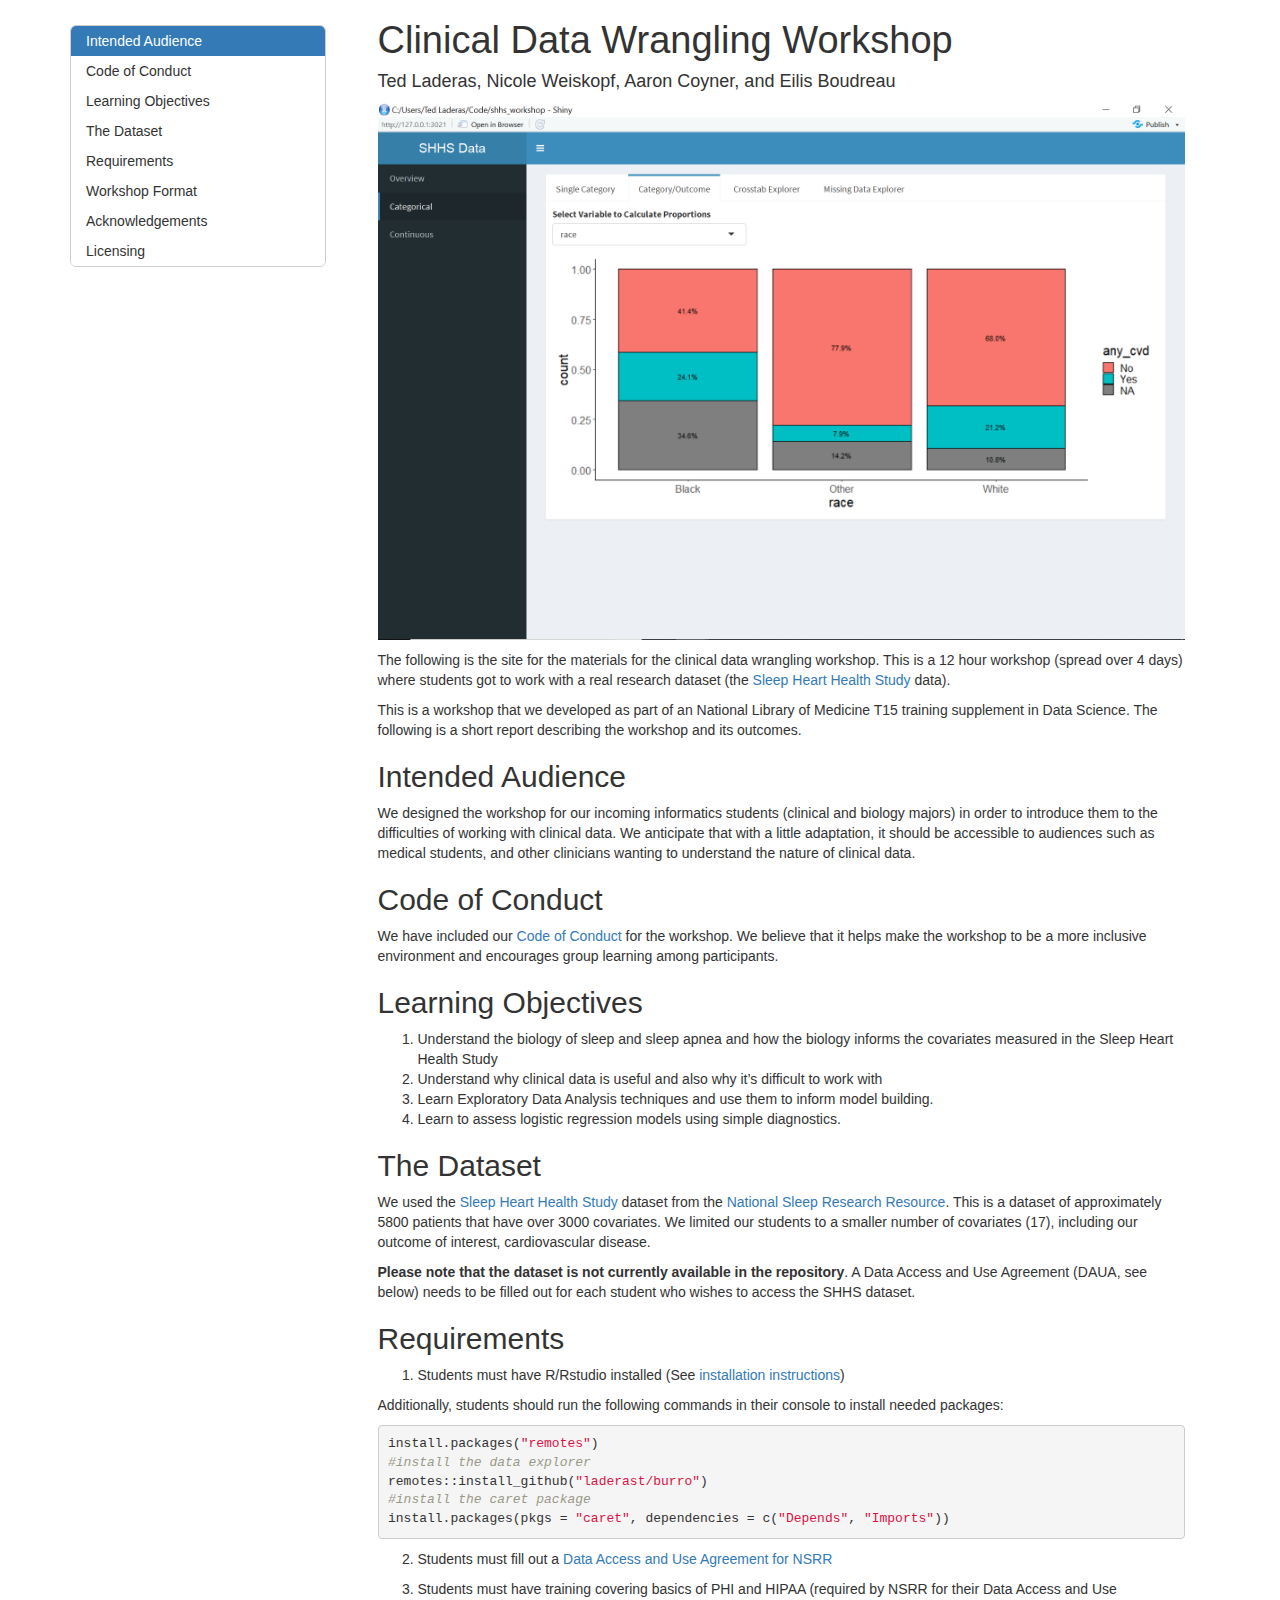
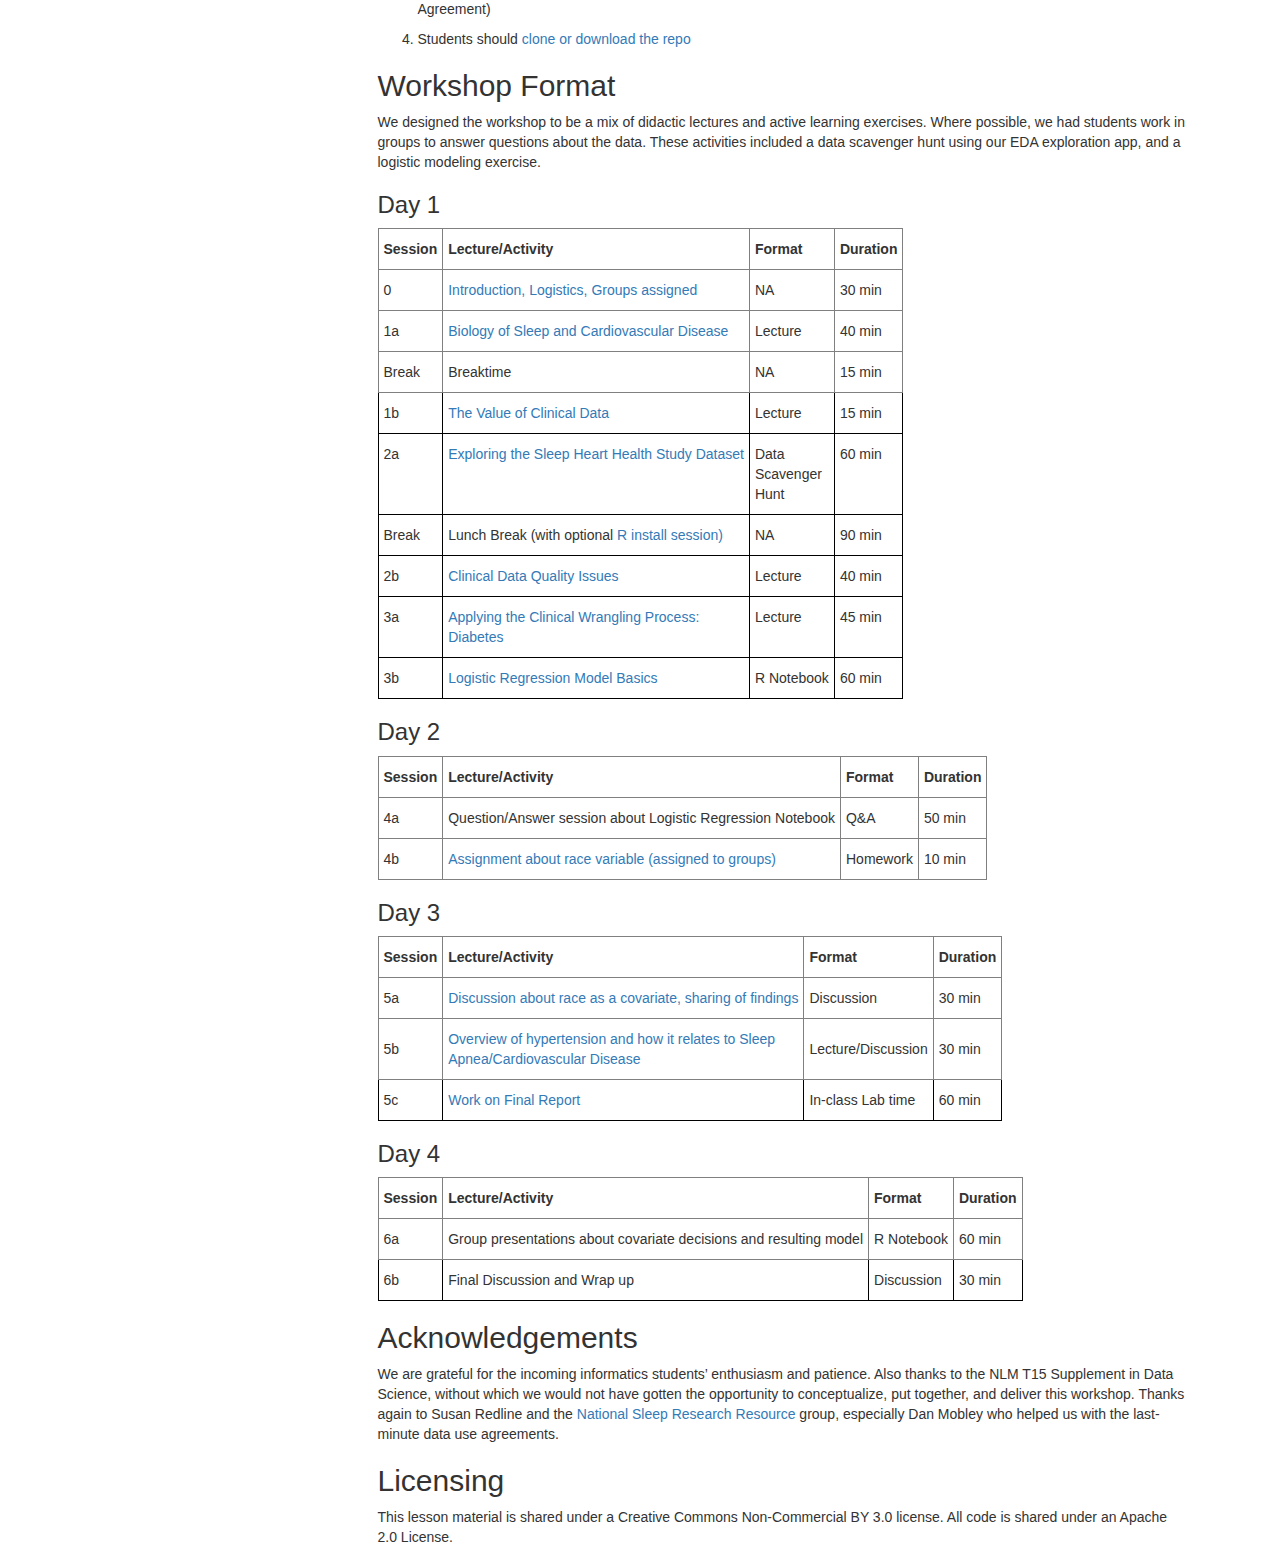
==== commit 36504373: "updating slides" ====
--- a/docs/index.html
+++ b/docs/index.html
@@ -7,9 +7,10 @@
 <meta charset="utf-8" />
 <meta http-equiv="Content-Type" content="text/html; charset=utf-8" />
 <meta name="generator" content="pandoc" />
-
-
-<meta name="author" content="Ted Laderas, Nicole Weiskopf, Aurora Blucher, and Eilis Boudreau" />
+<meta http-equiv="X-UA-Compatible" content="IE=EDGE" />
+
+
+<meta name="author" content="Ted Laderas, Nicole Weiskopf, Aaron Coyner, and Eilis Boudreau" />
 
 
 <title>Clinical Data Wrangling Workshop</title>
@@ -68,8 +69,6 @@
 margin-left: 2%;
 position: fixed;
 border: 1px solid #ccc;
-webkit-border-radius: 6px;
-moz-border-radius: 6px;
 border-radius: 6px;
 }
 
@@ -97,9 +96,14 @@
 .tocify-subheader .tocify-subheader {
 text-indent: 30px;
 }
-
 .tocify-subheader .tocify-subheader .tocify-subheader {
 text-indent: 40px;
+}
+.tocify-subheader .tocify-subheader .tocify-subheader .tocify-subheader {
+text-indent: 50px;
+}
+.tocify-subheader .tocify-subheader .tocify-subheader .tocify-subheader .tocify-subheader {
+text-indent: 60px;
 }
 
 .tocify .tocify-item > a, .tocify .nav-list .nav-header {
@@ -503,13 +507,13 @@
 
           item.append($("<a/>", {
 
-            "text": self.text()
+            "html": self.html()
 
           }));
 
         } else {
 
-          item.text(self.text());
+          item.html(self.html());
 
         }
 
@@ -1326,9 +1330,7 @@
 </style>
 
 
-</head>
-
-<body>
+
 
 <style type="text/css">
 .main-container {
@@ -1353,50 +1355,72 @@
 button.code-folding-btn:focus {
   outline: none;
 }
+summary {
+  display: list-item;
+}
 </style>
 
 
 
-<div class="container-fluid main-container">
-
 <!-- tabsets -->
-<script>
-$(document).ready(function () {
-  window.buildTabsets("TOC");
-});
-</script>
+
+<style type="text/css">
+.tabset-dropdown > .nav-tabs {
+  display: inline-table;
+  max-height: 500px;
+  min-height: 44px;
+  overflow-y: auto;
+  background: white;
+  border: 1px solid #ddd;
+  border-radius: 4px;
+}
+
+.tabset-dropdown > .nav-tabs > li.active:before {
+  content: "";
+  font-family: 'Glyphicons Halflings';
+  display: inline-block;
+  padding: 10px;
+  border-right: 1px solid #ddd;
+}
+
+.tabset-dropdown > .nav-tabs.nav-tabs-open > li.active:before {
+  content: "";
+  border: none;
+}
+
+.tabset-dropdown > .nav-tabs.nav-tabs-open:before {
+  content: "";
+  font-family: 'Glyphicons Halflings';
+  display: inline-block;
+  padding: 10px;
+  border-right: 1px solid #ddd;
+}
+
+.tabset-dropdown > .nav-tabs > li.active {
+  display: block;
+}
+
+.tabset-dropdown > .nav-tabs > li > a,
+.tabset-dropdown > .nav-tabs > li > a:focus,
+.tabset-dropdown > .nav-tabs > li > a:hover {
+  border: none;
+  display: inline-block;
+  border-radius: 4px;
+}
+
+.tabset-dropdown > .nav-tabs.nav-tabs-open > li {
+  display: block;
+  float: none;
+}
+
+.tabset-dropdown > .nav-tabs > li {
+  display: none;
+}
+</style>
 
 <!-- code folding -->
 
 
-
-
-<script>
-$(document).ready(function ()  {
-
-    // move toc-ignore selectors from section div to header
-    $('div.section.toc-ignore')
-        .removeClass('toc-ignore')
-        .children('h1,h2,h3,h4,h5').addClass('toc-ignore');
-
-    // establish options
-    var options = {
-      selectors: "h1,h2,h3",
-      theme: "bootstrap3",
-      context: '.toc-content',
-      hashGenerator: function (text) {
-        return text.replace(/[.\\/?&!#<>]/g, '').replace(/\s/g, '_').toLowerCase();
-      },
-      ignoreSelector: ".toc-ignore",
-      scrollTo: 0
-    };
-    options.showAndHide = true;
-    options.smoothScroll = true;
-
-    // tocify
-    var toc = $("#TOC").tocify(options).data("toc-tocify");
-});
-</script>
 
 <style type="text/css">
 
@@ -1445,8 +1469,6 @@
 
 .tocify-subheader .tocify-item {
   font-size: 0.90em;
-  padding-left: 25px;
-  text-indent: 0;
 }
 
 .tocify .list-group-item {
@@ -1455,6 +1477,16 @@
 
 
 </style>
+
+
+
+</head>
+
+<body>
+
+
+<div class="container-fluid main-container">
+
 
 <!-- setup 3col/9col grid for toc_float and main content  -->
 <div class="row-fluid">
@@ -1473,16 +1505,21 @@
 
 
 <h1 class="title toc-ignore">Clinical Data Wrangling Workshop</h1>
-<h4 class="author"><em>Ted Laderas, Nicole Weiskopf, Aurora Blucher, and Eilis Boudreau</em></h4>
+<h4 class="author">Ted Laderas, Nicole Weiskopf, Aaron Coyner, and Eilis Boudreau</h4>
 
 </div>
 
 
 <p><img src="[data-uri]" height="400px"></p>
-<p>The following is the site for the materials for the clinical data wrangling workshop that was held from September 21 to September 26, 2018. This was a 12 hour workshop (spread over 4 days) where students got to work with a real research dataset (the <a href="http://sleepdata.org">Sleep Heart Health Study</a> data). This is a workshop that we developed as part of an National Library of Medicine T15 training supplement in Data Science. The following is a short report describing the workshop and its outcomes.</p>
+<p>The following is the site for the materials for the clinical data wrangling workshop. This is a 12 hour workshop (spread over 4 days) where students got to work with a real research dataset (the <a href="http://sleepdata.org">Sleep Heart Health Study</a> data).</p>
+<p>This is a workshop that we developed as part of an National Library of Medicine T15 training supplement in Data Science. The following is a short report describing the workshop and its outcomes.</p>
 <div id="intended-audience" class="section level2">
 <h2>Intended Audience</h2>
 <p>We designed the workshop for our incoming informatics students (clinical and biology majors) in order to introduce them to the difficulties of working with clinical data. We anticipate that with a little adaptation, it should be accessible to audiences such as medical students, and other clinicians wanting to understand the nature of clinical data.</p>
+</div>
+<div id="code-of-conduct" class="section level2">
+<h2>Code of Conduct</h2>
+<p>We have included our <a href="slides/CODE_OF_CONDUCT.pdf">Code of Conduct</a> for the workshop. We believe that it helps make the workshop to be a more inclusive environment and encourages group learning among participants.</p>
 </div>
 <div id="learning-objectives" class="section level2">
 <h2>Learning Objectives</h2>
@@ -1496,14 +1533,23 @@
 <div id="the-dataset" class="section level2">
 <h2>The Dataset</h2>
 <p>We used the <a href="https://sleepdata.org/datasets/shhs">Sleep Heart Health Study</a> dataset from the <a href="https://sleepdata.org">National Sleep Research Resource</a>. This is a dataset of approximately 5800 patients that have over 3000 covariates. We limited our students to a smaller number of covariates (17), including our outcome of interest, cardiovascular disease.</p>
+<p><strong>Please note that the dataset is not currently available in the repository</strong>. A Data Access and Use Agreement (DAUA, see below) needs to be filled out for each student who wishes to access the SHHS dataset.</p>
 </div>
 <div id="requirements" class="section level2">
 <h2>Requirements</h2>
 <ol style="list-style-type: decimal">
 <li>Students must have R/Rstudio installed (See <a href="install/installing_R_Rstudio.pdf">installation instructions</a>)</li>
-<li>Students must fill out a <a href="RequestingDataAccessInstructions.pdf">Data Access and Use Agreement for NSRR</a></li>
-<li>Students must have training covering basics of PHI and HIPAA (required by NSRR for their Data Access and Use Agreement)</li>
-<li>Students should <a href="http://github.com/laderast/shhs_workshop">clone or download the repo</a></li>
+</ol>
+<p>Additionally, students should run the following commands in their console to install needed packages:</p>
+<pre class="r"><code>install.packages(&quot;remotes&quot;)
+#install the data explorer
+remotes::install_github(&quot;laderast/burro&quot;)
+#install the caret package 
+install.packages(pkgs = &quot;caret&quot;, dependencies = c(&quot;Depends&quot;, &quot;Imports&quot;))</code></pre>
+<ol start="2" style="list-style-type: decimal">
+<li><p>Students must fill out a <a href="RequestingDataAccessInstructions.pdf">Data Access and Use Agreement for NSRR</a></p></li>
+<li><p>Students must have training covering basics of PHI and HIPAA (required by NSRR for their Data Access and Use Agreement)</p></li>
+<li><p>Students should <a href="http://github.com/laderast/shhs_workshop">clone or download the repo</a></p></li>
 </ol>
 </div>
 <div id="workshop-format" class="section level2">
@@ -1539,7 +1585,7 @@
 0
 </td>
 <td class="tg-0pky">
-<a href="slides/session_0_welcome.pdf">Introduction, Logistics, groups assigned</a>
+<a href="slides/session_0_welcome.pdf">Introduction, Logistics, Groups assigned</a>
 </td>
 <td class="tg-0pky">
 NA
@@ -1595,13 +1641,13 @@
 2a
 </td>
 <td class="tg-0lax">
-<a href="slides/session_2a-intro_to_ehr_data_quality.pdf">Clinical Data Quality Issues</a>
-</td>
-<td class="tg-0lax">
-Lecture
-</td>
-<td class="tg-0lax">
-40 min
+<a href="slides/session_2b-data_exploration_and_wrangling.pdf">Exploring the Sleep Heart Health Study Dataset</a>
+</td>
+<td class="tg-0lax">
+Data<br>Scavenger<br>Hunt
+</td>
+<td class="tg-0lax">
+60 min
 </td>
 </tr>
 <tr>
@@ -1623,13 +1669,13 @@
 2b
 </td>
 <td class="tg-0lax">
-<a href="slides/session_2b-data_exploration_and_wrangling.pdf">Exploring the Sleep Heart Health Study Dataset</a>
-</td>
-<td class="tg-0lax">
-Data<br>Scavenger<br>Hunt
-</td>
-<td class="tg-0lax">
-60 min
+<a href="slides/session_2a-intro_to_ehr_data_quality.pdf">Clinical Data Quality Issues</a>
+</td>
+<td class="tg-0lax">
+Lecture
+</td>
+<td class="tg-0lax">
+40 min
 </td>
 </tr>
 <tr>
@@ -1847,7 +1893,7 @@
 </div>
 <div id="licensing" class="section level2">
 <h2>Licensing</h2>
-<p>This lesson material is shared under a Creative Commons Non-Commercial BY license. All code is shared under an Apache 2.0 License.</p>
+<p>This lesson material is shared under a Creative Commons Non-Commercial BY 3.0 license. All code is shared under an Apache 2.0 License.</p>
 </div>
 
 
@@ -1868,6 +1914,49 @@
 });
 
 
+</script>
+
+<!-- tabsets -->
+
+<script>
+$(document).ready(function () {
+  window.buildTabsets("TOC");
+});
+
+$(document).ready(function () {
+  $('.tabset-dropdown > .nav-tabs > li').click(function () {
+    $(this).parent().toggleClass('nav-tabs-open')
+  });
+});
+</script>
+
+<!-- code folding -->
+
+<script>
+$(document).ready(function ()  {
+
+    // move toc-ignore selectors from section div to header
+    $('div.section.toc-ignore')
+        .removeClass('toc-ignore')
+        .children('h1,h2,h3,h4,h5').addClass('toc-ignore');
+
+    // establish options
+    var options = {
+      selectors: "h1,h2,h3",
+      theme: "bootstrap3",
+      context: '.toc-content',
+      hashGenerator: function (text) {
+        return text.replace(/[.\\/?&!#<>]/g, '').replace(/\s/g, '_').toLowerCase();
+      },
+      ignoreSelector: ".toc-ignore",
+      scrollTo: 0
+    };
+    options.showAndHide = true;
+    options.smoothScroll = true;
+
+    // tocify
+    var toc = $("#TOC").tocify(options).data("toc-tocify");
+});
 </script>
 
 <!-- dynamically load mathjax for compatibility with self-contained -->
